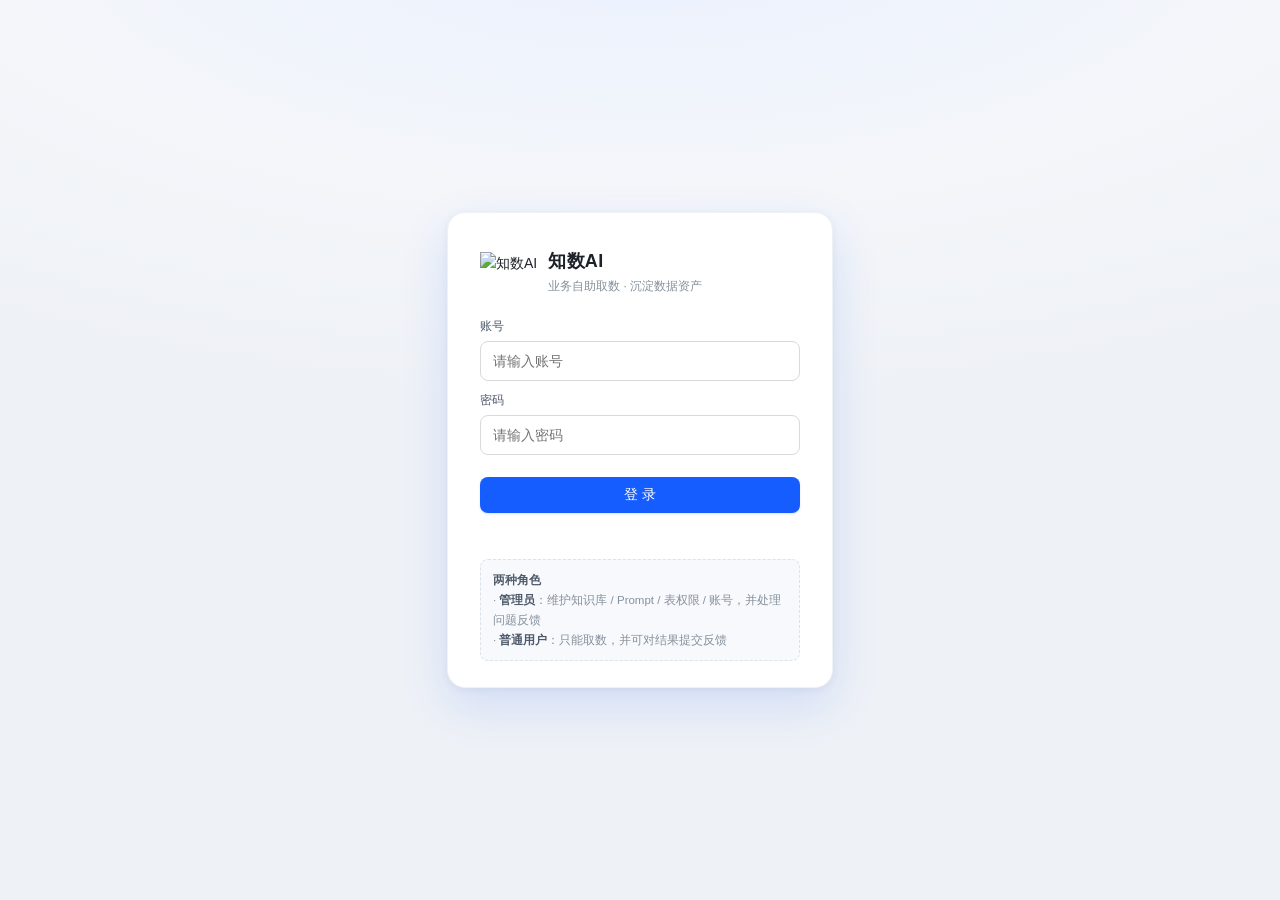
==== frontend/index.html @ 4bed9475 "初始提交：知数AI 企业级 AI 取数平台 - 核心流水线：查询理解 → 语义层检索(P0~P4) → SQL 生成 → 五维校验 → 唯一执行出口 → 结果校验 - 安全体系：只读护栏 / 表白名单" ====
<!DOCTYPE html>
<!--
  index.html —— 知数AI前端（单文件版，零构建）

  ★ 为什么先用单文件而不是 Vue3？
    因为前端的构建工具（Vite/Webpack）会引入一堆新概念和坑（依赖、跨域、打包）。
    先用一个 HTML 文件把"后端能跑通、页面能显示"验证掉，
    等业务流程稳定了，再上框架重构 —— 这样每次只有一个变量在变。

  ★ 它只做三件事：
    ① 收集用户输入 → 发给后端 API
    ② 拿到 JSON → 渲染成界面
    ③ 配置管理（Prompt / 指标 / 表权限）

  ★ 没有任何业务逻辑 —— 所有判断都在后端。
-->
<html lang="zh-CN">
<head>
<meta charset="UTF-8">
<meta name="viewport" content="width=device-width, initial-scale=1.0">
<title>知数AI</title>
<link rel="icon" type="image/png" href="/logo.png">
<link rel="apple-touch-icon" href="/logo.png">
<style>
  /* ═══════════ 基础样式 ═══════════ */
  * { box-sizing: border-box; margin: 0; padding: 0; }
  body {
    font-family: -apple-system, "PingFang SC", "Microsoft YaHei", sans-serif;
    background: #f5f6f8; color: #1f2329; font-size: 14px; line-height: 1.6;
  }
  header {
    background: #fff; border-bottom: 1px solid #e5e6eb;
    padding: 14px 24px; display: flex; align-items: center; gap: 16px;
    position: sticky; top: 0; z-index: 10;
  }
  header h1 { font-size: 17px; font-weight: 600; }
  .status { display: flex; gap: 14px; font-size: 12px; color: #86909c; margin-left: auto; }
  .status b { color: #1f2329; font-weight: 600; }

  /* ═══════════ 标签页 ═══════════ */
  nav { background: #fff; border-bottom: 1px solid #e5e6eb; padding: 0 24px; display: flex; gap: 4px; }
  nav button {
    background: none; border: none; padding: 11px 16px; cursor: pointer;
    font-size: 14px; color: #4e5969; border-bottom: 2px solid transparent;
  }
  nav button:hover { color: #1f2329; }
  nav button.active { color: #165dff; border-bottom-color: #165dff; font-weight: 600; }

  main { padding: 20px 24px; max-width: 1180px; margin: 0 auto; }
  .tab { display: none; }
  .tab.active { display: block; }

  /* ═══════════ 卡片 ═══════════ */
  .card {
    background: #fff; border: 1px solid #e5e6eb; border-radius: 8px;
    padding: 16px; margin-bottom: 16px;
  }
  .card h3 { font-size: 14px; font-weight: 600; margin-bottom: 10px; color: #1f2329; }
  .muted { color: #86909c; font-size: 13px; }

  /* ═══════════ 表单 ═══════════ */
  textarea, input, select {
    width: 100%; border: 1px solid #d9d9d9; border-radius: 6px;
    padding: 9px 11px; font-size: 14px; font-family: inherit;
    background: #fff; color: #1f2329;
  }
  textarea { resize: vertical; min-height: 72px; line-height: 1.6; }
  textarea.mono, input.mono { font-family: "SF Mono", Menlo, Consolas, monospace; font-size: 13px; }
  textarea:focus, input:focus { outline: none; border-color: #165dff; }
  label { display: block; font-size: 12px; color: #4e5969; margin: 10px 0 5px; font-weight: 500; }

  button.btn, a.btn {
    background: #165dff; color: #fff; border: none; border-radius: 6px;
    padding: 9px 18px; font-size: 14px; cursor: pointer; font-weight: 500;
  }
  button.btn:hover, a.btn:hover { background: #0e42d2; }
  button.btn:disabled { background: #c9cdd4; cursor: not-allowed; }
  button.ghost, a.ghost {
    background: #fff; color: #4e5969; border: 1px solid #d9d9d9; border-radius: 6px;
    padding: 7px 14px; font-size: 13px; cursor: pointer;
  }
  button.ghost:hover, a.ghost:hover { border-color: #165dff; color: #165dff; }
  /* 导出用的是 <a> 下载链接：补上链接特有的样式（去掉下划线、能设宽高） */
  a.btn, a.ghost { display: inline-block; text-decoration: none; text-align: center; }
  button.danger { color: #f53f3f; border-color: #f53f3f; }
  button.danger:hover { background: #f53f3f; color: #fff; }
  .row { display: flex; gap: 10px; align-items: center; }

  /* ═══════════ 代码块 ═══════════ */
  pre.code {
    background: #1d2129; color: #e5e6eb; border-radius: 6px; padding: 14px;
    overflow-x: auto; font-family: "SF Mono", Menlo, Consolas, monospace;
    font-size: 12.5px; line-height: 1.65; white-space: pre-wrap; word-break: break-all;
  }

  /* ═══════════ 结果表格 ═══════════ */
  .result-wrap { overflow-x: auto; border: 1px solid #e5e6eb; border-radius: 6px; }
  table.data { border-collapse: collapse; width: 100%; font-size: 13px; }
  table.data th {
    background: #f7f8fa; text-align: left; padding: 9px 12px;
    border-bottom: 1px solid #e5e6eb; font-weight: 600; white-space: nowrap;
  }
  table.data td {
    padding: 9px 12px; border-bottom: 1px solid #f2f3f5;
    font-family: "SF Mono", Menlo, monospace; white-space: nowrap;
  }
  table.data tr:last-child td { border-bottom: none; }

  /* ═══════════ 表与权限页（列多 + 表名长，需要单独控制宽度） ═══════════ */
  .acl-bar { display: flex; gap: 8px; align-items: center; flex-wrap: wrap; margin-bottom: 12px; }
  .acl-bar input { flex: 1; min-width: 180px; padding: 6px 9px; }
  .acl-bar select { flex: none; width: 124px; padding: 6px 8px; }
  .acl-bar .count { flex: none; margin-left: auto; font-size: 12px; }

  /* ★ 表格可能比卡片宽 —— 让它自己横向滚。
     之前没有这层容器，表格撑破卡片，最右边的「操作」列直接被裁掉（就是那个错乱）。
     但更根本的问题是下面这条：table.data td 是 white-space: nowrap，
     所有单元格都拒绝换行，表格必然被撑宽 —— 所以这里必须覆盖掉它。 */
  .table-scroll { overflow-x: auto; }
  /* table-layout: fixed + colgroup：列宽由我们说了算，不再由内容"讨价还价"
     （自动布局下，某个超长单元格就能把整列撑开，其它列被挤扁） */
  table.acl-table { table-layout: fixed; min-width: 800px; }
  table.acl-table th { padding: 9px 10px; }
  table.acl-table td {
    padding: 8px 10px; white-space: normal; font-family: inherit;
    vertical-align: middle; line-height: 1.5;
  }
  /* 365 行的大表，悬停高亮是必需品 —— 没有它眼睛会串行 */
  table.acl-table tbody tr:hover { background: #f7f8fa; }
  /* 表名：等宽字体（读起来能对齐），长名字换行而不是撑宽 */
  table.acl-table .tname {
    font-family: "SF Mono", Menlo, Consolas, monospace;
    font-weight: 600; font-size: 12.5px; word-break: break-all;
  }
  /* 业务注释：单行截断 + 悬停看全文（注释往往很长，撑开会把行高拉得参差不齐） */
  table.acl-table .tcmt { display: flex; align-items: center; gap: 6px; }
  table.acl-table .tcmt-txt {
    flex: 1; min-width: 0; font-size: 12.5px;
    overflow: hidden; text-overflow: ellipsis; white-space: nowrap;
  }
  table.acl-table .tcmt-txt.none { color: #c9cdd4; }
  table.acl-table .tcmt .tag { flex: none; }        /* 「AI 生成」标记永远不被截断 */
  table.acl-table .note-in { width: 100%; padding: 5px 8px; font-size: 12.5px; }
  table.acl-table td.ops .row { gap: 6px; flex-wrap: wrap; }
  table.acl-table td.ops button { margin: 0; padding: 5px 9px; font-size: 12px; }

  /* ── 结果表：表头只显示中文名（字段名在 tooltip 里） ── */
  table.data th .th-zh { font-size: 13px; font-weight: 600; color: #1f2329; }
  /* 还没有中文名的列：照旧显示字段名，但调灰 —— 一眼看出"这列还缺注释" */
  table.data th .th-missing {
    font-weight: 400; color: #86909c; font-size: 12px;
    font-family: ui-monospace, SFMono-Regular, Menlo, monospace;
  }
  /* ── 结果表：编码值后面的中文标注（编码本身必须保留，中文只是帮着读懂） ── */
  .cell-zh {
    font-size: 11.5px; color: #86909c; margin-left: 4px;
    font-family: -apple-system, "PingFang SC", sans-serif;
  }

  /* ═══════════ 结果反馈入口 ═══════════ */
  .fb-ask {
    display: flex; align-items: center; gap: 10px; flex-wrap: wrap;
    padding-top: 14px; margin-top: 14px; border-top: 1px dashed #e5e6eb;
    font-size: 13px; color: #4e5969;
  }
  #fbForm { margin-top: 14px; padding-top: 14px; border-top: 1px dashed #e5e6eb; }
  .fb-reasons { display: flex; flex-wrap: wrap; gap: 8px; margin: 6px 0 14px; }
  .fb-reason {
    padding: 6px 13px; border: 1px solid #d9d9d9; border-radius: 16px;
    background: #fff; font-size: 12.5px; cursor: pointer; color: #4e5969;
    font-family: inherit;
  }
  .fb-reason:hover { border-color: #165dff; color: #165dff; }
  .fb-reason.on { background: #e8f3ff; border-color: #165dff; color: #165dff; font-weight: 600; }

  /* ═══════════ 提示条 ═══════════ */
  .alert { padding: 10px 14px; border-radius: 6px; font-size: 13px; margin-bottom: 12px; }
  .alert.ok   { background: #e8ffea; color: #00b42a; border: 1px solid #aff0b5; }
  .alert.err  { background: #ffece8; color: #f53f3f; border: 1px solid #fdcdc5; }
  .alert.info { background: #e8f3ff; color: #165dff; border: 1px solid #bedaff; }
  .alert.warn { background: #fff7e8; color: #ff7d00; border: 1px solid #ffcf8b; }

  /* ═══════════ 步骤清单 ═══════════ */
  .steps { display: flex; flex-direction: column; gap: 5px; font-size: 13px; }
  .steps div { color: #4e5969; }
  .steps .k { color: #86909c; display: inline-block; width: 78px; }

  /* ── 自然语言回答（AI 结论）── */
  .nl-answer {
    white-space: pre-wrap; word-break: break-word;
    font-size: 14px; line-height: 1.7; color: #1f2329;
    background: #f7f8fa; border: 1px solid #e5e6eb; border-radius: 6px;
    padding: 14px 16px;
  }
  /* ── SQL 生成前校验报告（5 维）── */
  .val-item {
    display: grid; grid-template-columns: 52px 46px 1fr; gap: 8px;
    align-items: start; padding: 8px 0; border-top: 1px dashed #eee; font-size: 13px;
  }
  .val-item:first-of-type { border-top: none; }
  .val-body { min-width: 0; }
  .val-msg { color: #4e5969; }
  .val-sug { color: #86909c; margin-top: 2px; }
  .val-item.error .val-msg { color: #f53f3f; }
  .val-item.warning .val-msg { color: #a85c00; }
  .tier {
    display: inline-block; text-align: center; font-size: 11px; font-weight: 600;
    color: #86909c; background: #f2f3f5; border-radius: 4px; padding: 1px 0;
  }
  .badge {
    display: inline-block; text-align: center; font-size: 11px; font-weight: 700;
    border-radius: 4px; padding: 1px 0;
  }
  .badge.error   { color: #f53f3f; background: #ffece8; border: 1px solid #fdcdc5; }
  .badge.warning { color: #ff7d00; background: #fff7e8; border: 1px solid #ffcf8b; }

  /* ═══════════ 两栏布局 ═══════════ */
  .split { display: grid; grid-template-columns: 260px 1fr; gap: 16px; }
  .list { border: 1px solid #e5e6eb; border-radius: 6px; overflow: hidden; max-height: 520px; overflow-y: auto; }
  .list-item {
    padding: 10px 13px; cursor: pointer; border-bottom: 1px solid #f2f3f5;
    font-size: 13px; display: flex; justify-content: space-between; gap: 8px;
    transition: background .12s;                 /* 选中/悬停切换更顺滑 */
  }
  .list-item:last-child { border-bottom: none; }
  .list-item:hover { background: #f7f8fa; }
  /* 选中项：蓝底 + 左侧强调条，一眼看出当前在看哪一条 */
  /*   ★ 强调条用 inset 阴影画，而不是 border-left —— 不会把内容挤位移 */
  .list-item.active {
    background: #e8f3ff; color: #165dff; font-weight: 600;
    box-shadow: inset 3px 0 0 0 #165dff;
  }
  .list-item.active:hover { background: #d8e8ff; }  /* 选中项再悬停也要有反馈 */
  .tag { font-size: 11px; padding: 1px 7px; border-radius: 10px; font-weight: 500; }
  .tag.on  { background: #e8ffea; color: #00b42a; }
  .tag.off { background: #ffece8; color: #f53f3f; }
  .tag.warn { background: #fff7e8; color: #ff7d00; }
  .tag.stale { background: #fde6ff; color: #cb1cd6; }   /* 注释有数据里查不到的值 */
  .tag.layer { background: #eef2ff; color: #465fff; text-transform: uppercase; letter-spacing: .3px; }
  /* 注释是 AI 生成的临时版 —— 用蓝色和"可见/已屏蔽"的红绿区分开，别混淆优先级 */
  .tag.ai { background: #e8f3ff; color: #165dff; }   /* AI 生成（临时版，可被覆盖） */
  /* 缺口清单里展示"实际取值"用的等宽小块（0 1 2 3 这样并排看很清楚） */
  #gapList code {
    background: #f2f3f5; border-radius: 3px; padding: 1px 6px; margin-right: 3px;
    font-size: 11.5px; font-family: ui-monospace, SFMono-Regular, Menlo, monospace;
    color: #1f2329;
  }
  /* ★「实际取值」列：取值可能很长（如「内蒙古自治区」「救援司机余额提现手续费退回」），
     必须允许在单元格内折行 —— 否则会把整张表撑宽，右侧「当前注释 / 操作」被挤出屏幕，
     要横向滑动才能看到（就是用户反馈的那个问题）。
     ★ 注意 table.data td 默认是 white-space: nowrap，所以这里必须显式覆盖。 */
  #gapList td.gap-vals {
    white-space: normal; word-break: break-word; overflow-wrap: anywhere;
    line-height: 1.9;                  /* 折成多行后，小块之间别挤在一起 */
  }
  #gapList td.gap-vals code {
    display: inline-block; max-width: 100%;
    white-space: normal; word-break: break-all; overflow-wrap: anywhere;
  }
  td.ops button { margin: 2px 4px 2px 0; }

  /* ═══════════ RAG 知识库页面 ═══════════ */
  /* 二级模块切换（表结构信息 / 指标信息）—— 模块是切换关系，不是上下堆叠 */
  .subtabs {
    display: flex; gap: 4px; border-bottom: 1px solid #e5e6eb;
    margin: 4px 0 18px;
  }
  .subtabs button {
    background: none; border: none; border-bottom: 2px solid transparent;
    padding: 9px 18px; font-size: 14px; cursor: pointer; color: #4e5969;
    font-weight: 500; margin-bottom: -1px;
  }
  .subtabs button:hover { color: #165dff; }
  .subtabs button.active { color: #165dff; border-bottom-color: #165dff; font-weight: 600; }
  .kb-module { display: none; }
  .kb-module.active { display: block; }
  .kb-split { display: grid; grid-template-columns: 300px 1fr; gap: 16px; align-items: start; }
  .kb-detail { min-height: 320px; }
  .kb-grid { display: grid; grid-template-columns: repeat(auto-fit, minmax(210px, 1fr)); gap: 12px; }
  .kb-stat { padding: 12px 14px; background: #f7f8fa; border-radius: 8px; }
  .kb-stat .num { font-size: 21px; font-weight: 700; color: #1f2329; line-height: 1.2; }
  .kb-stat .num small { font-size: 13px; font-weight: 500; color: #86909c; }
  .kb-stat .lbl { font-size: 12px; color: #4e5969; margin-top: 5px; }
  .kb-bar { height: 6px; background: #e5e6eb; border-radius: 3px; margin-top: 9px; overflow: hidden; }
  .kb-bar > i { display: block; height: 100%; background: #165dff; border-radius: 3px; transition: width .3s; }
  .kb-cols { max-height: 460px; overflow-y: auto; border: 1px solid #e5e6eb; border-radius: 6px; }
  .kb-cols table.data td { white-space: normal; vertical-align: middle; }
  .kb-cols table.data th { position: sticky; top: 0; z-index: 1; }
  .kb-cols input { padding: 5px 8px; font-size: 12.5px; }
  .kb-cols .cmt { min-width: 240px; }
  /* 基本注释列（库自带）：只读参考，比业务注释淡一档，不抢视线 */
  .kb-cols .dbcmt { color: #4e5969; font-size: 12.5px; line-height: 1.55; word-break: break-word; }
  .kb-tip { font-size: 11.5px; color: #86909c; margin-top: 3px; }
  /* AI 生成的表注释：摆得醒目一点（权限页提示条里展示生成结果用） */
  .kb-doc-sug {
    font-size: 14px; color: #1f2329; line-height: 1.75;
    margin: 8px 0 12px; padding: 10px 12px;
    background: #f7f8fa; border-radius: 6px; border-left: 3px solid #165dff;
  }
  /* ═══════════ 表注释的「来源」提示行 ═══════════ */
  /* 表注释只有一份，但来源有两种：AI 生成的临时版 / 人工改过的定稿版。
     为什么必须在界面上标出来？
       来源决定"下次这张表重新授权时会不会被覆盖" —— AI 版会被覆盖，人工版不会。
       不标的话，用户改完又被覆盖，第一反应是"我写的东西丢了"，就再也不敢改了。
     所以这行字不是装饰，是在告诉用户：这份注释现在是"草稿态"还是"定稿态"。 */
  .kb-src {
    display: flex; align-items: center; gap: 8px; flex-wrap: wrap;
    margin-top: 6px; font-size: 12px; color: #86909c; line-height: 1.7;
  }
  .kb-src b { color: #4e5969; font-weight: 600; }
  /* ═══════════ 导出备份模块 ═══════════ */
  /* 两种范围（完整 / 仅人工）并排，方便对比着选 —— 竖排的话要来回滚才能比 */
  .kb-export-grid { display: grid; grid-template-columns: 1fr 1fr; gap: 16px; margin-top: 16px; }
  .kb-export-acts { display: flex; gap: 10px; margin: 12px 0 10px; flex-wrap: wrap; }
  .kb-export-acts a, .kb-export-acts button { min-width: 120px; }
  .kb-export-grid .kb-tip { line-height: 1.7; }
  @media (max-width: 900px) { .kb-export-grid { grid-template-columns: 1fr; } }
  /* ═══════════ 知识优先级可视化 ═══════════ */
  .prio-wrap { display: flex; flex-direction: column; gap: 14px; }
  .prio-tier { border: 1px solid #e5e6eb; border-radius: 10px; overflow: hidden; }
  .prio-head { display: flex; align-items: center; gap: 10px; padding: 10px 14px; color: #fff; font-weight: 600; }
  .prio-head .lv { font-size: 13px; background: rgba(255,255,255,.22); border-radius: 6px; padding: 2px 9px; }
  .prio-head .cnt { margin-left: auto; font-size: 12px; background: rgba(255,255,255,.22); border-radius: 6px; padding: 2px 9px; }
  .prio-desc { padding: 8px 14px; font-size: 12.5px; color: #4e5969; background: #f7f8fa; line-height: 1.6; }
  .prio-items { padding: 10px 14px; display: flex; flex-direction: column; gap: 8px; }
  .prio-item { border: 1px solid #eef0f3; border-radius: 8px; padding: 8px 10px; background: #fff; }
  .prio-item .t { font-weight: 600; color: #1d2129; font-size: 13.5px; }
  .prio-item .tx { white-space: pre-wrap; word-break: break-word; font-size: 13px; color: #353f52;
    margin-top: 5px; line-height: 1.6; max-height: 240px; overflow: auto;
    background: #fbfbfc; border: 1px solid #f0f1f3; border-radius: 6px; padding: 6px 8px; }
  .prio-item .m { margin-top: 6px; display: flex; flex-wrap: wrap; gap: 6px; }
  .prio-item .m .b { font-size: 11.5px; color: #86909c; border: 1px solid #e5e6eb; border-radius: 12px; padding: 1px 8px; }
  .prio-empty { color: #86909c; padding: 6px 2px; font-size: 13px; }
  .prio-lv0 { background: #d4380d; }  /* P0 红 */
  .prio-lv1 { background: #d46b08; }  /* P1 橙 */
  .prio-lv2 { background: #1668dc; }  /* P2 蓝 */
  .prio-lv3 { background: #08979c; }  /* P3 青 */
  .prio-lv4 { background: #595959; }  /* P4 灰 */

  /* ═══════════ 问题反馈（错例复盘） ═══════════ */
  .fb-card { margin-bottom: 14px; }
  .fb-detail { font-size: 13px; color: #1f2329; margin: 10px 0; line-height: 1.75; }
  .fb-sql {
    max-height: 150px; overflow: auto; margin: 8px 0; padding: 10px 12px;
    background: #f7f8fa; border-radius: 6px; font-size: 12px; color: #1f2329;
    white-space: pre-wrap; word-break: break-all;
    font-family: ui-monospace, SFMono-Regular, Menlo, monospace;
  }
  .fb-jump {
    color: #165dff; cursor: pointer; text-decoration: underline;
    font-family: ui-monospace, Menlo, monospace; font-size: 12px;
  }
  .fb-jump:hover { color: #0e42d2; }
  .fb-acts { gap: 8px; margin-top: 12px; flex-wrap: wrap; }
  .fb-note { flex: 1; min-width: 220px; padding: 6px 9px; font-size: 12.5px; }
  /* ═══════════ 优化建议卡片 ═══════════ */
  .sg-card {
    border: 1px solid #e5e6eb; border-radius: 8px;
    padding: 14px 16px; margin-top: 14px; background: #fff;
  }
  .sg-card.done { opacity: .6; }
  .sg-reason { font-size: 12.5px; color: #4e5969; margin: 10px 0; line-height: 1.75; }
  .sg-card details { margin: 10px 0; }
  .sg-card summary { font-size: 12px; color: #165dff; cursor: pointer; }
  .sg-edit {
    min-height: 140px; font-size: 12.5px;
    font-family: ui-monospace, SFMono-Regular, Menlo, monospace;
  }

  .empty { padding: 30px; text-align: center; color: #86909c; font-size: 13px; }
  .spinner {
    display: inline-block; width: 13px; height: 13px; border: 2px solid #fff;
    border-top-color: transparent; border-radius: 50%; animation: spin .7s linear infinite;
    vertical-align: -2px; margin-right: 6px;
  }
  @keyframes spin { to { transform: rotate(360deg); } }

  /* ═══════════════════════════════════════════════════════════
     ★ v2 界面重构：左侧导航 + 顶部工作栏 + 登录页 + 账号管理
     ─────────────────────────────────────────────────────────────
     说明：上面的样式是"页内组件"（卡片/表格/模块/反馈卡…），
     全部保留不动 —— JS 动态生成的 HTML 全靠这些类名。
     这一层只重做"外壳"（导航形态、容器布局）与几处视觉精修，
     避免牵一发动全身。
     ═══════════════════════════════════════════════════════════ */

  body { background: #f4f6fa; }

  /* ── 骨架：固定侧栏 + 自适应主区 ── */
  .app { display: flex; min-height: 100vh; align-items: stretch; }

  .sidebar {
    width: 240px; flex: 0 0 240px; background: #fff;
    border-right: 1px solid #e8ebf0;
    display: flex; flex-direction: column;
    position: sticky; top: 0; height: 100vh;
  }
  .brand { display: flex; align-items: center; gap: 10px; padding: 18px 18px 14px; }
  /* 品牌标记：直接用 logo 图片，不再用"渐变方块 + 文字"凑一个假图标。
     ★ 用横向的 logo-mark（去掉了上下留白），比正方形素材显示得更大更清楚 */
  .brand-logo { height: 32px; flex: none; display: block; }
  .brand-logo img { height: 100%; width: auto; display: block; }
  .brand-txt b { display: block; font-size: 15.5px; letter-spacing: .3px; color: #1d2129; }
  .brand-txt span {
    font-size: 10.5px; color: #86909c; display: block; line-height: 1.55;
    white-space: nowrap; letter-spacing: -.1px;
  }

  .side-nav { flex: 1; overflow-y: auto; padding: 4px 12px 16px; }
  .nav-group { margin-top: 14px; }
  .nav-group:first-child { margin-top: 0; }
  .nav-group-label {
    font-size: 11px; color: #a9b0bd; letter-spacing: .8px;
    padding: 0 10px 6px; font-weight: 600;
  }
  .nav-item {
    display: flex; align-items: center; gap: 10px; width: 100%;
    background: none; border: none; cursor: pointer; text-align: left;
    padding: 9px 11px; border-radius: 9px; font-size: 13.5px; color: #4e5969;
    font-family: inherit; margin-bottom: 2px;
    transition: background .14s, color .14s;
  }
  .nav-item:hover { background: #f2f5fa; color: #1d2129; }
  .nav-item.active { background: #eaf1ff; color: #165dff; font-weight: 600; }
  .nav-item .ico { width: 18px; height: 18px; flex: none; display: flex; align-items: center; justify-content: center; }
  .nav-item .ico svg { width: 17px; height: 17px; display: block; }
  .nav-item .cnt {
    margin-left: auto; font-size: 11px; min-width: 18px; height: 18px; line-height: 18px;
    padding: 0 5px; border-radius: 9px; background: #f53f3f; color: #fff; text-align: center;
  }

  .side-foot { border-top: 1px solid #f0f2f6; padding: 12px; }
  .me { display: flex; align-items: center; gap: 10px; padding: 4px 8px; }
  .me-avatar {
    width: 32px; height: 32px; border-radius: 50%; flex: none;
    background: #eaf1ff; color: #165dff; font-weight: 700; font-size: 14px;
    display: flex; align-items: center; justify-content: center;
  }
  .me-info { min-width: 0; flex: 1; }
  .me-info b {
    display: block; font-size: 13px; color: #1d2129;
    white-space: nowrap; overflow: hidden; text-overflow: ellipsis;
  }
  .me-info span { font-size: 11px; color: #86909c; }
  .me-out {
    background: none; border: none; cursor: pointer; color: #86909c;
    font-size: 12px; padding: 4px 6px; border-radius: 6px; font-family: inherit;
  }
  .me-out:hover { color: #f53f3f; background: #fff1f0; }

  .main-wrap { flex: 1; min-width: 0; display: flex; flex-direction: column; }
  .topbar {
    position: sticky; top: 0; z-index: 9;
    display: flex; align-items: center; gap: 12px;
    padding: 0 26px; height: 58px; overflow: hidden;
    background: rgba(255,255,255,.86); backdrop-filter: blur(10px);
    border-bottom: 1px solid #e8ebf0;
  }
  /*   ★ 顶部栏里塞了"标题 + 说明 + 操作 + 系统状态"四类内容，
       必须显式约束每一项的伸缩，否则窄屏会被压成两行、挤成一团。 */
  .topbar h2 { font-size: 15px; font-weight: 600; color: #1d2129; white-space: nowrap; flex: none; }
  .topbar .sub {
    font-size: 12px; color: #86909c; min-width: 0;
    white-space: nowrap; overflow: hidden; text-overflow: ellipsis;
  }
  .topbar .spacer { flex: 1; min-width: 8px; }
  .topbar > button { flex: none; white-space: nowrap; }
  .status { display: flex; gap: 12px; font-size: 12px; color: #86909c; white-space: nowrap; flex: none; }
  .status b { color: #4e5969; font-weight: 600; }
  /* 宽度不够就按"次要程度"依次收起：先藏状态，再藏说明 —— 标题和操作永远在 */
  @media (max-width: 1280px) { .topbar .status { display: none; } }
  @media (max-width: 1080px) { .topbar .sub { display: none; } }

  main { flex: 1; width: 100%; max-width: 1240px; margin: 0 auto; padding: 22px 26px 64px; }
  .page-desc { color: #86909c; font-size: 12.5px; margin-bottom: 16px; }

  /* ── 视觉精修：卡片更轻、控件更圆 ── */
  .card { border-radius: 10px; box-shadow: 0 1px 2px rgba(16,24,40,.04); }
  button.btn, a.btn { border-radius: 8px; box-shadow: 0 1px 2px rgba(22,93,255,.18); }
  button.ghost, a.ghost { border-radius: 8px; }
  textarea, input, select { border-radius: 8px; }
  .list { border-radius: 10px; }
  .subtabs { flex-wrap: wrap; }

  /* ── 模糊推荐下拉（表名/实体）：输入关键词 → 弹出候选，点击带入 ── */
  .sug-wrap { position: relative; width: 100%; }
  .sug-wrap > input { width: 100%; }
  .sug-box {
    position: absolute; z-index: 60; left: 0; right: 0; top: 100%;
    background: #fff; border: 1px solid #e5e6eb; border-radius: 8px;
    box-shadow: 0 6px 18px rgba(0,0,0,.10); max-height: 250px; overflow: auto;
    margin-top: 2px;
  }
  .sug-item { padding: 6px 10px; cursor: pointer; font-size: 13px; line-height: 1.5; }
  .sug-item:hover, .sug-item.active { background: #f2f6ff; }
  .sug-item .sub { color: #86909c; font-size: 12px; margin-left: 6px; }

  /* ── 语义注册表条目：左信息（可换行）+ 右操作（固定并排）── */
  .reg-row {
    display: flex; justify-content: space-between; align-items: flex-start;
    gap: 12px; padding: 8px 0; border-top: 1px dashed #eee;
  }
  .reg-info { flex: 1 1 auto; min-width: 0; word-break: break-word; overflow-wrap: anywhere; }
  .reg-acts { flex: 0 0 auto; display: flex; gap: 6px; white-space: nowrap; }

  /* ── 角色角标 ── */
  .role-pill {
    font-size: 11px; padding: 2px 8px; border-radius: 10px;
    background: #eaf1ff; color: #165dff; font-weight: 600; white-space: nowrap;
  }
  .role-pill.user { background: #f2f3f5; color: #4e5969; }

  /* ── 状态徽标补齐（JS 里用的是 badge ok / badge err，早先没定义过样式）── */
  .badge.ok, .badge.err, .badge.error, .badge.warning {
    padding: 2px 9px; border-radius: 10px; font-weight: 600;
  }
  .badge.ok { color: #00b42a; background: #e8ffea; border: 1px solid #aff0b5; }

  /* ── 登录页 ── */
  .login-screen {
    position: fixed; inset: 0; z-index: 200;
    display: flex; align-items: center; justify-content: center; padding: 20px;
    background: radial-gradient(1200px 500px at 50% -10%, #e9f0ff 0%, #f4f6fa 55%, #eef1f6 100%);
  }
  .login-card {
    width: 100%; max-width: 386px; background: #fff; border-radius: 18px;
    padding: 34px 32px 26px; border: 1px solid #eef1f6;
    box-shadow: 0 18px 48px rgba(22,93,255,.13), 0 2px 8px rgba(16,24,40,.05);
  }
  .login-brand { display: flex; align-items: center; gap: 11px; margin-bottom: 20px; }
  .login-brand .brand-logo { height: 40px; }
  .login-brand b { display: block; font-size: 18px; color: #1d2129; letter-spacing: .3px; }
  .login-brand span {
    font-size: 12px; color: #86909c; display: block; line-height: 1.6;
    margin-top: 2px; white-space: nowrap;
  }
  .login-card input { padding: 11px 12px; }
  .login-btn { width: 100%; margin-top: 22px; padding: 11px 18px; font-size: 14.5px; }
  .login-msg { min-height: 18px; font-size: 12.5px; color: #f53f3f; margin-top: 10px; }
  .login-hint {
    margin-top: 18px; padding: 10px 12px; border-radius: 8px;
    background: #f7f9fc; border: 1px dashed #dbe2ec;
    font-size: 11.5px; color: #86909c; line-height: 1.75;
  }
  .login-hint b { color: #4e5969; }

  /* ── 账号管理 ── */
  .u-table { width: 100%; border-collapse: collapse; font-size: 13px; }
  .u-table th {
    text-align: left; padding: 10px 12px; background: #f7f8fa;
    border-bottom: 1px solid #e5e6eb; font-weight: 600; font-size: 12.5px; color: #4e5969;
  }
  .u-table td { padding: 10px 12px; border-bottom: 1px solid #f2f3f5; vertical-align: middle; }
  .u-table tr:last-child td { border-bottom: none; }
  .u-table tr:hover td { background: #fbfcfe; }
  .u-name { font-family: ui-monospace, Menlo, monospace; font-weight: 600; font-size: 12.5px; }
  .u-ops { display: flex; gap: 6px; flex-wrap: wrap; }
  .u-ops button { padding: 5px 10px; font-size: 12px; }
  .u-self { font-size: 11px; color: #165dff; margin-left: 6px; }
  .u-form { display: grid; grid-template-columns: 1fr 1fr; gap: 12px 14px; }
  .u-form .full { grid-column: 1 / -1; }
  @media (max-width: 720px) { .u-form { grid-template-columns: 1fr; } }

  /* ── 账号列表搜索 ── */
  .u-tools { margin-bottom: 12px; }
  .u-search {
    width: 260px; max-width: 100%; padding: 8px 12px; font-size: 13px;
    border: 1px solid #e5e6eb; border-radius: 6px; outline: none;
  }
  .u-search:focus { border-color: #165dff; }

  /* ── 弹窗（编辑账号）── */
  .modal-mask {
    position: fixed; inset: 0; background: rgba(29,33,41,.45);
    display: flex; align-items: center; justify-content: center; z-index: 1000;
  }
  .modal-mask.hidden { display: none; }
  .modal {
    background: #fff; width: 460px; max-width: 92vw; border-radius: 14px;
    padding: 22px 24px; box-shadow: 0 12px 40px rgba(0,0,0,.18);
  }
  .modal h3 { margin: 0 0 16px; font-size: 16px; color: #1d2129; }
  .modal .row { display: flex; gap: 10px; align-items: center; margin-top: 18px; }
  .modal .row .btn, .modal .row .ghost { padding: 8px 18px; font-size: 13.5px; }

  /* ── 取数页：把"问题输入"做成视觉主体 ── */
  .ask-hero { background: linear-gradient(135deg, #fff 0%, #f6f9ff 100%); border-color: #e6edfb; }
  .ask-hero textarea { min-height: 84px; font-size: 14.5px; }

  /* ── 窄屏：侧栏收成顶部横条 ── */
  @media (max-width: 860px) {
    .app { flex-direction: column; }
    .sidebar { width: 100%; flex: none; height: auto; position: static; }
    .side-nav { display: flex; overflow-x: auto; gap: 6px; padding: 8px 12px; }
    .nav-group { margin: 0; display: flex; gap: 6px; align-items: center; }
    .nav-group-label { display: none; }
    .side-foot { display: none; }
    main { padding: 16px 14px 50px; }
    .topbar { padding: 0 14px; }
  }
  .hidden { display: none !important; }

  /* ═══════════════════════════════════════════════════════════
     ★ v3：取数审核 —— 历史侧栏 / 审核状态 / 谨慎使用提示
     ═══════════════════════════════════════════════════════════ */

  /* ── 取数页两栏：左历史、右正文（仿 ChatGPT 的"最近"）── */
  .ask-layout { display: flex; gap: 18px; align-items: flex-start; }
  .ask-main { flex: 1; min-width: 0; }

  .hist-panel {
    width: 236px; flex: 0 0 236px; background: #fff;
    border: 1px solid #e8ebf0; border-radius: 12px;
    position: sticky; top: 76px; max-height: calc(100vh - 100px);
    display: flex; flex-direction: column; overflow: hidden;
    box-shadow: 0 1px 2px rgba(16,24,40,.04);
  }
  .hist-head {
    display: flex; align-items: center; gap: 8px;
    padding: 12px 12px 8px; flex: none;
  }
  .hist-head b { font-size: 13.5px; color: #1d2129; }
  .hist-head .toggle {
    margin-left: auto; background: none; border: none; cursor: pointer;
    color: #86909c; font-size: 15px; line-height: 1; padding: 3px 6px; border-radius: 6px;
  }
  .hist-head .toggle:hover { background: #f2f5fa; color: #165dff; }

  /* ★ 面板左上角的"管理员是否已审核"标识 —— 会随审核结果实时变 */
  .hist-status { padding: 0 12px 10px; flex: none; }
  .hist-status .rowline { display: flex; align-items: center; gap: 6px; flex-wrap: wrap; }
  .hist-status button { padding: 3px 9px; font-size: 11.5px; }

  .hist-list { flex: 1; overflow-y: auto; padding: 0 8px 10px; }
  .hist-empty { color: #a9b0bd; font-size: 12px; padding: 12px 8px; line-height: 1.7; }
  .hist-item {
    padding: 8px 9px; border-radius: 8px; cursor: pointer;
    font-size: 12.5px; color: #4e5969; line-height: 1.5;
    display: flex; gap: 7px; align-items: flex-start;
  }
  .hist-item:hover { background: #f2f5fa; color: #1d2129; }
  .hist-item.active { background: #eaf1ff; color: #165dff; font-weight: 600; }
  .hist-item .dot {
    width: 7px; height: 7px; border-radius: 50%; flex: none; margin-top: 6px;
    background: #d5dae3;
  }
  .hist-item .dot.pending  { background: #ff7d00; }
  .hist-item .dot.approved { background: #00b42a; }
  .hist-item .dot.rejected { background: #f53f3f; }
  .hist-item .q {
    flex: 1; min-width: 0; overflow: hidden; text-overflow: ellipsis;
    white-space: nowrap;
  }
  .hist-item .when { font-size: 10.5px; color: #a9b0bd; flex: none; }
  .hist-item .fav-star {
    border: none; background: transparent; cursor: pointer; padding: 0 1px;
    font-size: 12px; line-height: 1.4; color: #c9cdd4; flex: none;
  }
  .hist-item .fav-star.on { color: #ff9a2e; }
  .hist-item .fav-star:hover { color: #ff7d00; }

  /* ── 收藏取数页 ── */
  .fav-list { display: flex; flex-direction: column; gap: 10px; margin-top: 14px; }
  .fav-row {
    border: 1px solid #e5e6eb; border-radius: 10px; padding: 13px 15px;
    background: #fff; transition: border-color .15s;
  }
  .fav-row:hover { border-color: #b9cbff; }
  .fav-q {
    font-size: 14px; color: #1d2129; font-weight: 500; line-height: 1.55;
    word-break: break-word; overflow-wrap: anywhere;
  }
  .fav-meta {
    font-size: 12px; color: #86909c; margin-top: 7px;
    display: flex; gap: 14px; flex-wrap: wrap; align-items: center;
  }
  .fav-sql {
    font-family: ui-monospace, SFMono-Regular, Menlo, monospace;
    font-size: 11.5px; color: #4e5969; background: #f7f8fa;
    border-radius: 6px; padding: 8px 10px; margin-top: 9px;
    white-space: pre-wrap; word-break: break-all;
    max-height: 76px; overflow: hidden;
  }
  .fav-actions { display: flex; gap: 8px; margin-top: 10px; }
  .fav-detail {
    margin-top: 12px; padding-top: 12px; border-top: 1px dashed #e5e6eb;
  }
  .fav-detail-label {
    font-size: 12px; color: #86909c; margin: 12px 0 5px;
  }
  .fav-detail-head {
    display: flex; justify-content: space-between; align-items: center;
    gap: 10px; margin: 12px 0 5px;
  }
  .fav-detail-head .fav-detail-label { margin: 0; }
  .fav-detail-acts { display: flex; gap: 8px; }
  .fav-detail-head .ghost { font-size: 11.5px; padding: 3px 9px; }
  .fav-detail-pre {
    margin: 0; max-height: 260px; overflow: auto;
    font-size: 11.5px; line-height: 1.65; white-space: pre-wrap; word-break: break-all;
  }
  .fav-answer {
    font-size: 13px; color: #1d2129; line-height: 1.75;
    background: #f7f8fa; border-radius: 6px; padding: 10px 12px;
    white-space: pre-wrap; word-break: break-word;
  }
  .hist-head label {
    font-size: 11px; color: #86909c; display: inline-flex; align-items: center;
    gap: 3px; cursor: pointer; margin-left: 6px;
  }
  .hist-head label input { margin: 0; }

  /* 收起态：只留一条竖窄条 */
  .hist-panel.collapsed { width: 42px; flex-basis: 42px; }
  .hist-panel.collapsed .hist-head b,
  .hist-panel.collapsed .hist-head label,
  .hist-panel.collapsed .hist-status,
  .hist-panel.collapsed .hist-list { display: none; }
  .hist-panel.collapsed .hist-head { padding: 12px 6px; justify-content: center; }
  .hist-panel.collapsed .hist-head .toggle { margin: 0; }

  /* ── 审核状态胶囊 ── */
  .rv-chip {
    display: inline-flex; align-items: center; gap: 5px;
    font-size: 11.5px; font-weight: 600; padding: 3px 10px;
    border-radius: 11px; white-space: nowrap;
  }
  .rv-chip.none     { background: #f2f3f5; color: #4e5969; }
  .rv-chip.pending  { background: #fff7e8; color: #ff7d00; }
  .rv-chip.approved { background: #e8ffea; color: #00b42a; }
  .rv-chip.rejected { background: #ffece8; color: #f53f3f; }
  /* ── 结果可信标签：一眼看清用了哪条流水线/有没有校验问题/几行 ── */
  .trust-bar { display: flex; gap: 6px; flex-wrap: wrap; margin: 6px 0 10px; }
  .trust-chip {
    display: inline-flex; align-items: center; font-size: 11px; font-weight: 600;
    padding: 2px 8px; border-radius: 10px; background: #f2f3f5; color: #4e5969;
    white-space: nowrap;
  }
  .trust-chip.ok   { background: #e8ffea; color: #00b42a; }
  .trust-chip.warn { background: #fff7e8; color: #ff7d00; }
  .trust-chip.bad  { background: #ffece8; color: #f53f3f; }
  #favBtn.on { color: #ff7d00; border-color: #ffd591; background: #fff7e8; }
  .rv-chip .live {
    width: 6px; height: 6px; border-radius: 50%; background: currentColor;
    animation: rvpulse 1.6s ease-in-out infinite;
  }
  @keyframes rvpulse { 0%,100% { opacity: 1; } 50% { opacity: .25; } }

  /* ── 未审核 → 谨慎使用提示（结果区顶部，必须显眼）── */
  .rv-warn {
    margin-bottom: 12px; padding: 10px 13px; border-radius: 8px;
    font-size: 12.5px; line-height: 1.7;
    display: flex; gap: 9px; align-items: flex-start;
  }
  .rv-warn .ic { font-weight: 700; flex: none; line-height: 1.4; }
  .rv-warn.unreviewed { background: #fff7e8; border: 1px solid #ffcf8b; color: #a85c00; }
  .rv-warn.rejected   { background: #ffece8; border: 1px solid #fdcdc5; color: #d92c2c; }
  .rv-warn.pending    { background: #eef3ff; border: 1px solid #cfdcff; color: #2b4fd0; }
  .rv-warn.approved   { background: #e8ffea; border: 1px solid #aff0b5; color: #00862a; }
  .rv-warn b { font-weight: 700; }
  .rv-warn .meta { color: inherit; opacity: .85; font-size: 11.5px; margin-top: 3px; }

  /* ── 审核页 ── */
  .rv-toolbar { display: flex; align-items: center; gap: 8px; flex-wrap: wrap; margin-bottom: 14px; }
  .rv-item {
    border: 1px solid #e8ebf0; border-radius: 10px; background: #fff;
    padding: 14px 16px; margin-bottom: 12px;
  }
  .rv-item.pending  { border-left: 3px solid #ff7d00; }
  .rv-item.approved { border-left: 3px solid #00b42a; }
  .rv-item.rejected { border-left: 3px solid #f53f3f; }
  .rv-item h4 { font-size: 14px; margin: 0 0 8px; color: #1d2129; }
  .rv-meta { font-size: 12px; color: #86909c; display: flex; gap: 14px; flex-wrap: wrap; margin: 6px 0; }
  .rv-meta b { color: #4e5969; font-weight: 600; }
  /* 审核卡片里的分区：处理过程 / 查询理解 / SQL —— 每块都带小标题，便于逐块核对 */
  .rv-sec { margin-top: 12px; }
  .rv-sec-t {
    font-size: 12px; font-weight: 600; color: #4e5969;
    padding-left: 8px; border-left: 3px solid #165dff; line-height: 1.2;
    margin-bottom: 7px;
  }
  /* 审核卡里的处理过程沿用取数页的 .steps（视觉一致，审核人不用重新认） */
  .rv-sec .steps { margin-left: 2px; }
  .rv-un { color: #86909c; font-weight: 500; font-size: 11.5px; }
  .rv-acts { display: flex; gap: 8px; flex-wrap: wrap; margin-top: 10px; align-items: center; }
  .rv-acts input { flex: 1; min-width: 200px; padding: 7px 10px; font-size: 12.5px; }
  .rv-note {
    margin-top: 8px; padding: 8px 11px; border-radius: 8px;
    font-size: 12.5px; background: #f7f8fa; color: #4e5969; line-height: 1.7;
  }
  .rv-recheck { font-weight: 600; }
  .rv-recheck.on { color: #f53f3f; }

  @media (max-width: 1100px) {
    .ask-layout { flex-direction: column; }
    .hist-panel { width: 100%; flex-basis: auto; position: static; max-height: 260px; }
    .hist-panel.collapsed { width: 100%; flex-basis: auto; }
  }
</style>
</head>
<body>

<!-- ═══════════ 登录页（未登录时显示） ═══════════ -->
<div class="login-screen" id="loginScreen">
  <div class="login-card">
    <div class="login-brand">
      <div class="brand-logo"><img src="/logo-mark.png" alt="知数AI"></div>
      <div><b>知数AI</b><span>业务自助取数 · 沉淀数据资产</span></div>
    </div>

    <label for="lgUser">账号</label>
    <input id="lgUser" autocomplete="username" placeholder="请输入账号"
           onkeydown="if(event.key==='Enter') doLogin()">
    <label for="lgPwd">密码</label>
    <input id="lgPwd" type="password" autocomplete="current-password" placeholder="请输入密码"
           onkeydown="if(event.key==='Enter') doLogin()">

    <button class="btn login-btn" id="lgBtn" onclick="doLogin()">登 录</button>
    <div class="login-msg" id="lgMsg"></div>

    <div class="login-hint">
      <b>两种角色</b><br>
      · <b>管理员</b>：维护知识库 / Prompt / 表权限 / 账号，并处理问题反馈<br>
      · <b>普通用户</b>：只能取数，并可对结果提交反馈<br>
      <span id="lgDefault"></span>
    </div>
  </div>
</div>

<!-- ═══════════ 强制改密页（首次登录 / 管理员重置后） ═══════════ -->
<div class="login-screen hidden" id="pwdScreen">
  <div class="login-card">
    <div class="login-brand">
      <div class="brand-logo"><img src="/logo-mark.png" alt="知数AI"></div>
      <div><b>修改密码</b><span>首次登录 / 密码被重置后，需先设置新密码</span></div>
    </div>

    <label for="pwOld">当前密码</label>
    <input id="pwOld" type="password" autocomplete="current-password" placeholder="请输入当前密码">
    <label for="pwNew">新密码（至少 6 位）</label>
    <input id="pwNew" type="password" autocomplete="new-password" placeholder="请输入新密码">
    <label for="pwNew2">确认新密码</label>
    <input id="pwNew2" type="password" autocomplete="new-password" placeholder="请再次输入新密码"
           onkeydown="if(event.key==='Enter') submitPwdChange()">

    <button class="btn login-btn" id="pwBtn" onclick="submitPwdChange()">保存新密码</button>
    <div class="login-msg" id="pwMsg"></div>
    <div class="login-hint">
      修改成功后自动进入系统。若不想现在修改，可
      <a href="javascript:void(0)" onclick="doLogout()">退出登录</a>。
    </div>
  </div>
</div>

<!-- ═══════════ 应用外壳：左侧导航 + 主工作区 ═══════════ -->
<div class="app hidden" id="appShell">

  <aside class="sidebar">
    <div class="brand">
      <div class="brand-logo"><img src="/logo-mark.png" alt="知数AI"></div>
      <div class="brand-txt"><b>知数AI</b><span>业务自助取数 · 沉淀数据资产</span></div>
    </div>

    <div class="side-nav" id="sideNav">
      <div class="nav-group">
        <div class="nav-group-label">使 用</div>
        <button class="nav-item active" data-tab="ask" data-title="智能取数"
                data-sub="用自然语言提问，自动检索表结构 → 生成 SQL → 执行并解读"
                onclick="switchTab('ask', this)">
          <span class="ico"><svg viewBox="0 0 24 24" fill="none" stroke="currentColor" stroke-width="1.8" stroke-linecap="round" stroke-linejoin="round"><path d="M21 11.5a8.4 8.4 0 0 1-9 8.4 9.8 9.8 0 0 1-3.3-.6L3 21l1.7-4.6A8.2 8.2 0 0 1 3.6 11.5a8.4 8.4 0 0 1 9-8.4 8.4 8.4 0 0 1 8.4 8.4z"/></svg></span>
          <span>智能取数</span>
        </button>
        <!-- ★ 收藏取数 —— 放在「智能取数」与「取数审核」之间：先看自己留下的，再看要复核的 -->
        <button class="nav-item" data-tab="fav" data-title="收藏取数"
                data-sub="收藏过的取数问题与 SQL —— 原问题、结果和审核状态都保留"
                onclick="switchTab('fav', this)">
          <span class="ico"><svg viewBox="0 0 24 24" fill="none" stroke="currentColor" stroke-width="1.8" stroke-linecap="round" stroke-linejoin="round"><path d="M12 3.5l2.6 5.3 5.9.9-4.3 4.1 1 5.8-5.2-2.7-5.2 2.7 1-5.8-4.3-4.1 5.9-.9z"/></svg></span>
          <span>收藏取数</span>
        </button>
        <!-- ★ 取数审核 —— 放在「智能取数」正下方：取完数最自然的下一步就是"这个数对不对" -->
        <button class="nav-item" data-tab="review" data-title="取数审核"
                data-sub="把取数结果交给管理员复核口径 —— 审核通过前请谨慎使用"
                onclick="switchTab('review', this)">
          <span class="ico"><svg viewBox="0 0 24 24" fill="none" stroke="currentColor" stroke-width="1.8" stroke-linecap="round" stroke-linejoin="round"><path d="M9 11.5l2.2 2.2L15.5 9"/><path d="M20 12a8 8 0 1 1-3.2-6.4"/><path d="M20 4v4h-4"/></svg></span>
          <span id="navReviewLabel">取数审核</span>
          <span class="cnt hidden" id="navReviewCnt">0</span>
        </button>
      </div>

      <div class="nav-group" data-admin>
        <div class="nav-group-label">知识运营</div>
        <button class="nav-item" data-tab="kb" data-title="知识管理"
                data-sub="表结构 / 指标口径 / 数据字典 / 语义注册表 —— 喂给模型的知识"
                onclick="switchTab('kb', this)">
          <span class="ico"><svg viewBox="0 0 24 24" fill="none" stroke="currentColor" stroke-width="1.8" stroke-linecap="round" stroke-linejoin="round"><path d="M4 5.5A2.5 2.5 0 0 1 6.5 3H19v16H6.5A2.5 2.5 0 0 0 4 21.5z"/><path d="M8.5 3v16"/></svg></span>
          <span>知识管理</span>
        </button>
        <button class="nav-item" data-tab="gov" data-title="知识治理"
                data-sub="知识缺口 / 优先级 / AI 录入 / 全局检索 / 导出备份 —— 让知识越用越准"
                onclick="switchTab('gov', this)">
          <span class="ico"><svg viewBox="0 0 24 24" fill="none" stroke="currentColor" stroke-width="1.8" stroke-linecap="round" stroke-linejoin="round"><circle cx="12" cy="12" r="9"/><path d="M15.6 8.4l-2.1 5.1-5.1 2.1 2.1-5.1z"/></svg></span>
          <span>知识治理</span>
        </button>
        <button class="nav-item" data-tab="feedback" data-title="反馈处理"
                data-sub="用户踩过的坑 + 优化建议 —— 把反馈变成下一条知识"
                onclick="switchTab('feedback', this)">
          <span class="ico"><svg viewBox="0 0 24 24" fill="none" stroke="currentColor" stroke-width="1.8" stroke-linecap="round" stroke-linejoin="round"><path d="M3 13h4l2 3h6l2-3h4"/><path d="M5.5 5h13L21 12v7H3v-7z"/></svg></span>
          <span>反馈处理</span>
          <span class="cnt hidden" id="navFbCnt">0</span>
        </button>
      </div>

      <div class="nav-group" data-admin>
        <div class="nav-group-label">系统管理</div>
        <button class="nav-item" data-tab="prompt" data-title="Prompt 配置"
                data-sub="规则与角色设定 —— 改完点右上角「重建索引」生效"
                onclick="switchTab('prompt', this)">
          <span class="ico"><svg viewBox="0 0 24 24" fill="none" stroke="currentColor" stroke-width="1.8" stroke-linecap="round" stroke-linejoin="round"><path d="M12 20h9"/><path d="M16.5 3.5a2.12 2.12 0 0 1 3 3L7 19l-4 1 1-4z"/></svg></span>
          <span>Prompt 配置</span>
        </button>
        <button class="nav-item" data-tab="tables" data-title="表与权限"
                data-sub="AI 能看见哪些表 —— 白名单是知识库的第一道防线"
                onclick="switchTab('tables', this)">
          <span class="ico"><svg viewBox="0 0 24 24" fill="none" stroke="currentColor" stroke-width="1.8" stroke-linecap="round" stroke-linejoin="round"><rect x="4" y="10" width="16" height="10" rx="2.2"/><path d="M8 10V7a4 4 0 0 1 8 0v3"/></svg></span>
          <span>表与权限</span>
        </button>
        <button class="nav-item" data-tab="users" data-title="账号管理"
                data-sub="管理员 / 普通用户 —— 谁可以改知识、谁只能取数"
                onclick="switchTab('users', this)">
          <span class="ico"><svg viewBox="0 0 24 24" fill="none" stroke="currentColor" stroke-width="1.8" stroke-linecap="round" stroke-linejoin="round"><circle cx="9" cy="8" r="3.2"/><path d="M3 20a6 6 0 0 1 12 0"/><path d="M16.2 5.6a3 3 0 0 1 0 5.6"/><path d="M17.6 20a6 6 0 0 0-2.2-4.6"/></svg></span>
          <span>账号管理</span>
        </button>
        <button class="nav-item" data-tab="perm" data-title="数据权限"
                data-sub="角色 / 数据域 / 敏感字段 / 字段访问策略 / 审计 —— 字段级权限的唯一权威来源"
                onclick="switchTab('perm', this)">
          <span class="ico"><svg viewBox="0 0 24 24" fill="none" stroke="currentColor" stroke-width="1.8" stroke-linecap="round" stroke-linejoin="round"><path d="M12 3l8 4v5c0 5-3.4 8.2-8 9-4.6-.8-8-4-8-9V7z"/><path d="M9.5 12l2 2 3.5-3.5"/></svg></span>
          <span>数据权限</span>
        </button>
      </div>
    </div>

    <div class="side-foot">
      <div class="me">
        <div class="me-avatar" id="meAvatar">–</div>
        <div class="me-info">
          <b id="meName">未登录</b>
          <span id="meRole">—</span>
        </div>
        <button class="me-out" onclick="doLogout()" title="退出登录">退出</button>
      </div>
    </div>
  </aside>

  <div class="main-wrap">
    <div class="topbar">
      <h2 id="pageTitle">智能取数</h2>
      <span class="sub" id="pageSub"></span>
      <div class="spacer"></div>
      <button class="ghost" data-admin onclick="rebuildIndex()">↻ 重建索引</button>
      <div class="status" id="statusBar">加载中…</div>
    </div>

    <main>

  <!-- ════════════════════════════════════════════
       Tab 1：取数
       ════════════════════════════════════════════ -->
  <section id="tab-ask" class="tab active">
   <div class="ask-layout">

    <!-- ══ 左侧「最近」：个人取数历史（仿 ChatGPT 侧栏）══ -->
    <aside class="hist-panel" id="histPanel">
      <div class="hist-head">
        <b>最近</b>
        <button class="toggle" id="histToggle" onclick="toggleHist()" title="收起 / 展开历史">«</button>
      </div>
      <!-- ★ 面板左上角：当前这条记录的「管理员是否已审核」标识（实时刷新）+ 提醒审核 -->
      <div class="hist-status" id="histStatus"></div>
      <div class="hist-list" id="histList">
        <div class="hist-empty">加载中…</div>
      </div>
    </aside>

    <div class="ask-main">
    <div class="card ask-hero">
      <h3>请输入你的问题</h3>
      <textarea id="question" placeholder="例：统计2026年7月各城市的订单量和取消率"></textarea>
      <div class="row" style="margin-top:12px">
        <button class="btn" id="askBtn" onclick="askQuestion()">提 交</button>
        <span class="muted" id="askHint">支持自然语言，AI 会自动检索表结构、生成 SQL 并执行</span>
      </div>
    </div>

    <div id="askResult" style="display:none">
      <!-- 处理过程 -->
      <div class="card">
        <h3>处理过程</h3>
        <div class="steps" id="steps"></div>
      </div>

      <!-- 换表说明：用户点名表 vs SQL 实际用表（命中才显示） -->
      <div class="alert warn" id="swapBox" style="display:none"></div>

      <!-- 查询理解（语义路由）：把"问了什么"显式拆成 意图/指标/实体/维度/时间/过滤/歧义 -->
      <div class="card">
        <h3>查询理解（语义路由）</h3>
        <div class="steps" id="understandingBox"></div>
      </div>

      <!-- SQL -->
      <div class="card">
        <div class="row" style="justify-content: space-between; margin-bottom:10px">
          <h3 style="margin:0">生成的 SQL</h3>
          <button class="ghost" id="copyBtn" onclick="copySql()">复制 SQL</button>
        </div>
        <pre class="code" id="sqlBox"></pre>
        <div id="reviewBox" style="display:none"></div>
        <div id="validationBox" style="display:none"></div>
      </div>

      <!-- 结果 -->
      <div class="card">
        <div class="row" style="justify-content:space-between; align-items:center; margin-bottom:8px">
          <h3 id="resultTitle" style="margin:0">查询结果</h3>
          <div class="row" style="gap:8px">
            <button class="ghost" onclick="downloadResult('csv')" title="导出当前结果快照">导出 CSV</button>
            <button class="ghost" onclick="downloadResult('xlsx')" title="导出当前结果快照">导出 Excel</button>
            <button class="ghost" id="favBtn" onclick="toggleFavoriteCurrent()">☆ 收藏</button>
          </div>
        </div>
        <div class="trust-bar" id="trustBar"></div>

        <!-- ★ 审核状态提示：这个数现在"能不能用"，必须一眼看到 ——
             未审核/被驳回时明确提醒谨慎使用，而不是让用户自己去猜 -->
        <div id="reviewWarn"></div>

        <div class="result-wrap" id="resultBox"></div>
        <div id="resultWarnings" style="display:none"></div>

        <!-- ★ 反馈入口 + 审核入口：结果不对时随手记一笔，或者请管理员复核口径 -->
        <div id="fbBar" style="display:none">
          <div class="fb-ask">
            <!-- ★ 提交审核放在最前面：这是"我这个数能不能用"的第一步 -->
            <button class="btn" id="rvSubmitBtn" onclick="submitReview()">提交审核</button>
            <span class="rv-chip none" id="rvChipTop">未提交审核</span>
            <span style="margin-left:4px">这个结果对吗？</span>
            <button class="ghost" id="fbOpenBtn" onclick="fbToggle()">结果不对 / 有疑问</button>
            <span class="muted" style="font-size:12px">
              记下来，下次复盘就知道该补哪条知识 —— 不记就会重复踩同一个坑
            </span>
          </div>

          <div id="fbForm" style="display:none">
            <label>哪里不对？（选一类，便于统计我们最常错在哪）</label>
            <div class="fb-reasons" id="fbReasons"></div>

            <label>补充说明（尽量写清楚"应该是什么"）</label>
            <textarea id="fbDetail" style="min-height:64px"
              placeholder="例：把「车拖车」当成公司名了，应该用 app_entity_source = 101"></textarea>

            <div class="row" style="margin-top:12px;gap:8px">
              <button class="btn" onclick="fbSubmit()">提交反馈</button>
              <button class="ghost" onclick="fbToggle()">取消</button>
              <span class="muted" style="font-size:12px" id="fbHint">
                会连同问题、SQL、命中的表/指标/字典一起存下来，省得以后回忆
              </span>
            </div>
            <div id="fbMsg"></div>
          </div>
        </div>
      </div>

      <!-- 自然语言回答（AI 结论）：带口径/假设声明，避免"看似精确实则猜的" -->
      <div class="card">
        <h3>自然语言回答（AI 结论）</h3>
        <div id="answerBox" class="nl-answer" style="display:none"></div>
      </div>
    </div><!-- /#askResult -->

    </div><!-- /.ask-main -->
   </div><!-- /.ask-layout -->
  </section>

  <!-- ════════════════════════════════════════════
       Tab 1.2：收藏取数（独立页面，位于智能取数与取数审核之间）
       ★ 保留原始问题文本：收藏的是“这条问数”，不是只有一个记录 id。
       ════════════════════════════════════════════ -->
  <section id="tab-fav" class="tab">
    <div class="card">
      <div class="row" style="justify-content:space-between;align-items:flex-start">
        <div>
          <h3 style="margin:0 0 4px">收藏取数</h3>
          <div class="muted" style="font-size:12.5px">
            收藏时的问题原文、SQL、执行结果与审核状态都会保留；点击可回到取数页查看完整结果。
          </div>
        </div>
        <button class="ghost" onclick="loadFavoritePage()">↻ 刷新</button>
      </div>
      <div class="fav-list" id="favList">
        <div class="empty">加载中…</div>
      </div>
    </div>
  </section>

  <!-- ════════════════════════════════════════════
       Tab 1.5：取数审核（管理员=审核队列；普通用户=我的提交）
       ★ 放在「智能取数」正下方 —— 取完数最自然的下一步就是"这个数对不对"。
       ════════════════════════════════════════════ -->
  <section id="tab-review" class="tab">
    <div class="alert info">
      <b>管理员</b>：复核每条待审取数的口径是否合理，给结论；有问题就顺手去「知识管理」补上，
      用户端的状态会自动更新。<br>
      <b>普通用户</b>：查看自己提交的审核进度；未审核通过前，请把结果当作<b>参考值</b>使用。
    </div>

    <div class="rv-toolbar">
      <button class="btn" onclick="loadReviewQueue(true)">刷新</button>
      <select id="rvFilter" onchange="renderReviewQueue()" style="width:auto">
        <option value="pending">仅待审核</option>
        <option value="all">全部已提交</option>
        <option value="approved">已通过</option>
        <option value="rejected">未通过</option>
      </select>
      <span class="muted" style="font-size:12px" id="rvHint"></span>
    </div>

    <div id="rvList"><div class="empty">加载中…</div></div>
  </section>

  <!-- ════════════════════════════════════════════
       Tab 2：Prompt 配置
       ════════════════════════════════════════════ -->
  <section id="tab-prompt" class="tab">
    <div class="alert info">
      ★ 改完记得点右上角「重建索引」才生效。Prompt 存在数据库里，改完不用重启服务。
    </div>
    <div class="split">
      <div class="list" id="promptList"></div>
      <div class="card">
        <div class="row" style="justify-content: space-between">
          <h3 id="promptTitle">请从左侧选择一项</h3>
          <div class="row">
            <button class="ghost" onclick="resetPrompt()">恢复默认</button>
            <button class="btn" onclick="savePrompt()">保存</button>
          </div>
        </div>
        <textarea id="promptEditor" class="mono" style="min-height:400px;margin-top:12px"></textarea>
      </div>
    </div>
  </section>

  <!-- ════════════════════════════════════════════
       Tab 2：知识管理
       ★ 这里放的是"要填进知识库的内容"，按知识类型拆成二级模块（切换关系，不上下堆叠）：
          ① 表结构信息 —— 表注释 + 字段注释
          ② 指标信息   —— 业务口径
          ③ 数据字典   —— 编码 → 中文含义
       （"怎么把知识运营得更好"归到 Tab 3 知识治理）
       ════════════════════════════════════════════ -->
  <section id="tab-kb" class="tab">
    <div class="alert info">
      ★ 这里编辑的是<b>喂给大模型的知识</b>。RAG 的效果不取决于模型多强，
      而取决于我们喂了它什么 —— 模型不会凭空知道「status=6 是已完成」。
      改完点右上角「重建索引」生效。
    </div>

    <!-- ── 二级模块：知识管理 =「知识有什么」（内容注册表）──
         表结构 / 指标 / 字典 / 语义注册表（实体·关联·文档）。
         ★ 语义注册表编辑的是 P2/P4 内容，与前三者同类，故归到本页；治理页只放"动作"。 -->
    <div class="subtabs">
      <button id="kbTabSchema" class="active" onclick="kbSwitchModule('schema', this)">表结构信息</button>
      <button onclick="kbSwitchModule('metric', this)">指标信息</button>
      <button onclick="kbSwitchModule('dict', this)">数据字典</button>
      <button id="kbTabRegistry" onclick="kbSwitchModule('registry', this)">语义注册表</button>
    </div>

    <!-- ══════ 模块一：表结构信息（表注释 + 字段注释）══════ -->
    <div class="kb-module active" id="kbMod-schema">
      <div class="card">
        <h3>注释覆盖情况</h3>
        <div class="kb-grid" id="kbStatsSchema"><div class="empty">加载中…</div></div>
      </div>
      <div class="kb-split">
        <div class="kb-left">
          <input id="kbSearch" placeholder="搜索表名 / 注释…" oninput="kbRenderTables()">
          <div class="row" style="margin:9px 0">
            <input type="checkbox" id="kbOnlyVisible" checked onchange="kbLoadTables()" style="width:auto">
            <span class="muted" style="font-size:12px">只看已授权（会进 RAG 的表）</span>
          </div>
          <div class="list" id="kbTableList" style="max-height:560px"></div>
        </div>
        <div class="card kb-detail" id="kbDetail">
          <div class="empty">← 从左边选一张表，编辑它的表注释和字段注释</div>
        </div>
      </div>
    </div>

    <!-- ══════ 模块二：指标信息（业务口径）══════ -->
    <div class="kb-module" id="kbMod-metric">
      <div class="card">
        <h3>指标覆盖情况</h3>
        <div class="kb-grid" id="kbStatsMetric"><div class="empty">加载中…</div></div>
      </div>
      <div class="alert warn">
        ★ 指标口径决定了 SQL 算得对不对。停用的指标 AI 看不到它的口径，
        用户问到会被直接拒绝 —— 这样它就不会拿字段自己凑一个口径（静默算错最危险）。
      </div>
      <div class="split">
        <div>
          <button class="ghost" style="width:100%;margin-bottom:10px" onclick="newMetric()">+ 新增指标</button>
          <div class="list" id="metricList" style="max-height:560px"></div>
        </div>
        <div class="card">
          <div class="row" style="justify-content:space-between">
            <h3 id="metricTitle">请从左侧选择</h3>
            <div class="row">
              <button class="ghost danger" onclick="deleteMetric()">删除</button>
              <button class="btn" onclick="saveMetric()">保存</button>
            </div>
          </div>

          <label>指标名（唯一标识）</label>
          <input id="mName" placeholder="例：客单价">

          <label>关键词（英文逗号分隔，用于精确匹配）</label>
          <input id="mKeywords" placeholder="例：客单价,单均价,客单">

          <label>业务口径（注入给大模型的精确公式）</label>
          <textarea id="mDefinition" class="mono" placeholder="例：客单价 = COALESCE(SUM(...) / SUM(...), 0)"></textarea>

          <label>语义描述（给向量检索用，多写同义说法）</label>
          <textarea id="mDoc" placeholder="例：客单价：平均每个已完成订单的金额，也叫单均价、平均每单多少钱"></textarea>

          <label>依赖的表（英文逗号分隔）</label>
          <input id="mTables" placeholder="例：dwd_tu_order_all">

          <div class="row" style="justify-content:space-between;margin-top:16px;padding:12px;background:#f7f8fa;border-radius:8px">
            <div>
              <div class="muted" style="margin:0">开放状态</div>
              <div id="mStatus" style="font-weight:600;margin-top:4px"></div>
            </div>
            <button class="ghost" id="mToggleBtn" onclick="toggleMetricEnabled()">切换</button>
          </div>
        </div>
      </div>
    </div>

    <!-- ══════ 模块三：数据字典（编码 → 中文含义）══════ -->
    <div class="kb-module" id="kbMod-dict">
      <div class="card">
        <h3>字典覆盖情况</h3>
        <div class="kb-grid" id="kbStatsDict"><div class="empty">加载中…</div></div>
      </div>
      <div class="alert warn">
        ★ 字典解决的是「编码猜不出来」的问题。<b>app_entity_source = 101</b> 里的 101 是什么？
        模型不可能从字段名推出来 —— 不给字典，它会编一个看起来合理的条件，
        生成一条<b>能跑、不报错、但数字全错</b>的 SQL。
        「适用字段」必须手填：公司字典表里只有 dict_type，而字段名经常和它对不上。
      </div>

      <div class="row" style="margin-bottom:12px;gap:8px;flex-wrap:wrap">
        <button class="btn" onclick="kbToggleImport()">从数据库导入（推荐）</button>
        <button class="ghost" onclick="kbNewDict()">+ 手写新字典</button>
        <span class="muted" style="font-size:12px" id="kbImportHint">
          库里已有的字典建议直接导入，编码不会抄错
        </span>
      </div>

      <div class="card" id="kbImportPanel" style="display:none">
        <div class="subtabs" style="margin-bottom:14px">
          <button id="kbImportTabSrc" class="active" onclick="kbSwitchImportTab('src', this)">从字典源表导入</button>
          <button onclick="kbSwitchImportTab('table', this)">从数据表导入</button>
        </div>

        <!-- 子面板一：从中央字典源表导入（原有） -->
        <div id="kbImportSrcPane">
          <div class="row" style="justify-content:space-between;flex-wrap:wrap;gap:8px">
            <h3 style="margin:0">从数据库字典源表导入</h3>
            <input id="kbSourceSearch" placeholder="搜索 dict_type…" style="width:220px" oninput="kbRenderSources()">
          </div>
          <div class="kb-tip" id="kbSourceTable"></div>
          <div class="list" id="kbSourceList" style="max-height:320px;margin-top:10px"></div>
        </div>

        <!-- 子面板二：从任意业务表导入（新增） -->
        <div id="kbImportTablePane" style="display:none">
          <div class="kb-tip">
            ★ 像 <b>tu_record_type</b> 这种"枚举表"本身存着 (id, 含义)，
            但不在字典源表里 —— 直接把某一列的去重取值导成字典，不用手抄。
          </div>
          <div class="row" style="gap:8px;flex-wrap:wrap;margin-top:10px">
            <select id="kbImpTable" style="min-width:240px" onchange="kbImpTableChanged()">
              <option value="">— 选择业务表 —</option>
            </select>
            <select id="kbImpValue" style="min-width:160px">
              <option value="">— 编码列 —</option>
            </select>
            <select id="kbImpLabel" style="min-width:160px">
              <option value="">— 含义列（可选）—</option>
            </select>
            <button class="btn" onclick="kbImportFromTable()">导入</button>
          </div>
          <div class="kb-tip" id="kbImpPreview" style="margin-top:10px"></div>
        </div>
      </div>

      <div class="split">
        <div>
          <div class="list" id="dictList" style="max-height:560px"></div>
        </div>
        <div class="card">
          <div class="row" style="justify-content:space-between">
            <h3 id="dictTitle">请从左侧选择</h3>
            <div class="row">
              <button class="ghost danger" onclick="kbDeleteDict()">删除</button>
              <button class="btn" onclick="kbSaveDict()">保存</button>
            </div>
          </div>

          <label>字典名称（唯一标识，也会作为检索关键词）</label>
          <input id="dName" placeholder="例：数据渠道">

          <label>适用字段（★ 必填 —— 告诉模型这个字典用在哪一列）</label>
          <input id="dField" class="mono" placeholder="例：app_entity_source"
                 oninput="kbRenderDictCount()">

          <label>检索关键词（英文逗号分隔，问题里出现就召回）</label>
          <input id="dKeywords" placeholder="例：渠道,来源,source,车拖车">

          <label>取值列表（每行一条，格式：编码=中文含义）</label>
          <textarea id="dItems" class="mono" style="min-height:180px"
            oninput="kbRenderDictCount()"
            placeholder="例：&#10;101=车拖车&#10;201=慧拉车&#10;702=联盟拍"></textarea>
          <div class="kb-tip" id="dCount"></div>

          <div class="row" style="justify-content:space-between;margin-top:16px;padding:12px;background:#f7f8fa;border-radius:8px">
            <div>
              <div class="muted" style="margin:0">开放状态</div>
              <div id="dStatus" style="font-weight:600;margin-top:4px"></div>
            </div>
            <button class="ghost" id="dToggleBtn" onclick="kbToggleDictEnabled()">切换</button>
          </div>
        </div>
      </div>
    </div>

    <!-- ── 模块五·六：语义注册表管理（实体 / 关系 / 文档）── -->
    <div class="kb-module" id="kbMod-registry">
      <div class="alert info">
        ★ Semantic Layer 的 P2/P4 注册表：<b>业务实体</b>（中文名→真实表+粒度）、
        <b>关联规则</b>（Join 铁律，1:N 需预聚合）、<b>业务文档</b>（P4 仅供参考）。
        增删改后需点「重建索引」生效。
      </div>

      <div class="card">
        <h3>业务实体（P2）</h3>
        <div id="regEntities"><div class="empty">加载中…</div></div>
        <div id="regEntityForm" style="display:none;margin-top:12px">
          <div id="reMode" class="muted" style="font-size:12px;margin-bottom:6px"></div>
          <div class="kb-grid" style="grid-template-columns:repeat(4,1fr)">
            <input id="reName" placeholder="实体名（如 代驾订单）">
            <div class="sug-wrap"><input id="reTable" placeholder="主表（输入关键词推荐，如 代驾 订单）"></div>
            <input id="reGrain" placeholder="粒度（一行=一个订单）">
            <input id="reKw" placeholder="别名，逗号分隔">
          </div>
          <input id="reComment" placeholder="业务说明" style="margin-top:6px;width:100%">
          <div style="margin-top:6px">
            <label style="font-size:13px"><input type="checkbox" id="reEnabled" checked style="width:auto"> 启用（停用后不参与检索）</label>
          </div>
          <div style="margin-top:8px">
            <button onclick="regSaveEntity()" id="reSaveBtn">保存实体</button>
            <button class="ghost" onclick="regCloseEntityForm()">取消</button>
          </div>
        </div>
        <button class="ghost" style="margin-top:10px" onclick="regOpenEntityForm()">＋ 新增实体</button>
      </div>

      <div class="card">
        <h3>关联 / Join 规则（P2）</h3>
        <div id="regRels"><div class="empty">加载中…</div></div>
        <div id="regRelForm" style="display:none;margin-top:12px">
          <div id="rrMode" class="muted" style="font-size:12px;margin-bottom:6px"></div>
          <div class="kb-grid" style="grid-template-columns:repeat(4,1fr)">
            <div class="sug-wrap"><input id="rrFrom" placeholder="左表/实体（输入关键词推荐）"></div>
            <div class="sug-wrap"><input id="rrTo" placeholder="右表/实体（输入关键词推荐）"></div>
            <input id="rrCard" placeholder="基数 1:1 / 1:N">
            <input id="rrJoin" placeholder="join_sql（可点下方『推荐关联字段』自动生成）">
          </div>
          <div style="margin-top:6px;display:flex;gap:12px;align-items:center">
            <label style="font-size:13px"><input type="checkbox" id="rrPreAgg" style="width:auto"> 右表需预聚合（1:N）</label>
            <input id="rrNote" placeholder="业务说明" style="flex:1">
          </div>
          <!-- ★ JOIN 推荐：选好左右表 → 点推荐 → 点候选即自动拼出 join_sql（表名自动带入） -->
          <div style="margin-top:8px;display:flex;gap:8px;align-items:center">
            <button class="ghost" onclick="regSuggestJoin()">🔎 推荐关联字段</button>
            <input id="rrHint" placeholder="补充说明（可选，如：按订单号关联）" style="flex:1">
          </div>
          <div id="rrCands"></div>
          <div id="rrPicked"></div>
          <div style="margin-top:6px">
            <label style="font-size:13px"><input type="checkbox" id="rrEnabled" checked style="width:auto"> 启用（停用后不参与检索）</label>
          </div>
          <div style="margin-top:8px">
            <button onclick="regSaveRel()">保存关系</button>
            <button class="ghost" onclick="regCloseRelForm()">取消</button>
          </div>
        </div>
        <button class="ghost" style="margin-top:10px" onclick="regOpenRelForm()">＋ 新增关系</button>
      </div>

      <div class="card">
        <h3>业务文档（P4，仅供参考）</h3>
        <div id="regDocs"><div class="empty">加载中…</div></div>
        <div id="regDocForm" style="display:none;margin-top:12px">
          <div id="rdMode" class="muted" style="font-size:12px;margin-bottom:6px"></div>
          <input id="rdTitle" placeholder="标题" style="width:100%">
          <textarea id="rdContent" placeholder="正文内容" style="min-height:60px;margin-top:6px;width:100%"></textarea>
          <input id="rdKw" placeholder="关键词，逗号分隔" style="margin-top:6px;width:100%">
          <div style="margin-top:6px">
            <label style="font-size:13px"><input type="checkbox" id="rdEnabled" checked style="width:auto"> 启用（停用后不参与检索）</label>
          </div>
          <div style="margin-top:8px">
            <button onclick="regSaveDoc()">保存文档</button>
            <button class="ghost" onclick="regCloseDocForm()">取消</button>
          </div>
        </div>
        <button class="ghost" style="margin-top:10px" onclick="regOpenDocForm()">＋ 新增文档</button>
      </div>
    </div>


  </section>

  <!-- ════════════════════════════════════════════
       Tab 3：知识治理
       ★ 与「知识管理」的分工：管理 =「知识有什么」（内容注册表，可看可改）；
         治理 =「知识缺什么 / 怎么用 / 怎么沉淀」（运营动作）。
         总览（P0~P4 全局视图 + 检索合一）、缺口（机器扫出该补哪）、
         知识录入（一句话 / 一条 SQL 沉淀）、导出（把积累变成资产）。
       ════════════════════════════════════════════ -->
  <section id="tab-gov" class="tab">
    <div class="alert info">
      ★ 这一组是<b>运营动作</b>：不是被动等踩坑，而是主动发现"知识哪里还缺、哪里最危险"，
      把零散的口径沉淀成体系，并让这份积累可存档、可迁移。
    </div>

    <div class="subtabs">
      <button class="active" onclick="kbSwitchModule('overview', this)">知识总览</button>
      <button onclick="kbSwitchModule('gap', this)">知识缺口</button>
      <button onclick="kbSwitchModule('ingest', this)">知识录入</button>
      <button onclick="kbSwitchModule('export', this)">导出备份</button>
    </div>

    <!-- ── 模块四·〇：知识总览（原「知识优先级」+「全局检索」合并）──
         为什么合并：两者本是同一份知识的两种视图（分层浏览 vs 关键词查找），
         分两页会让"我知道有这条知识却找不到在哪"来回跳。 -->
    <div class="kb-module active" id="kbMod-overview">
      <div class="alert info">
        ★ 知识按优先级分层（P0 最高）：<b>高优先级不可被低优先级覆盖</b>——
        P1 指标口径是权威来源，P4 普通文档仅作补充、不得推翻上面任何一层。
        <br>上方输入关键词即可<b>跨全部知识检索</b>（指标 / 实体 / 关联 / 字典 / 字段注释 / 文档）；
        点「显示全部」回到分层总览。
      </div>
      <div class="card">
        <div class="row" style="justify-content:space-between;flex-wrap:wrap;gap:8px;margin-bottom:10px">
          <h3 style="margin:0">知识总览</h3>
          <div style="display:flex;gap:6px">
            <input id="ovSearchInput" placeholder="搜索知识，如：保司 / 完单 / 钻石会员…" style="width:280px"
                   onkeydown="if(event.key==='Enter')kbRunOverviewSearch()">
            <button onclick="kbRunOverviewSearch()">搜索</button>
            <button class="ghost" onclick="kbClearOverviewSearch()">显示全部</button>
          </div>
        </div>
        <div id="ovBox"><div class="empty">加载中…</div></div>
      </div>
    </div>

    <!-- ── 模块四：知识缺口（主动发现该补哪里）── -->
    <div class="kb-module" id="kbMod-gap">
      <div class="alert info">
        ★ 这一页解决的是<b>「不知道补哪里」</b>。真实数仓一张表 210 个字段，
        靠「踩到坑再补」太被动 —— 坑已经踩了，用户已经拿到错数字了。
        这里自动扫出<b>最可能让模型算错</b>的字段（枚举型字段 + 注释没写清取值含义），
        按危险程度排好，从上往下补就行。
      </div>

      <div class="card">
        <div class="row" style="justify-content:space-between;flex-wrap:wrap;gap:8px">
          <h3 style="margin:0">缺口概览</h3>
          <div class="row">
            <span class="muted" style="font-size:12px" id="gapHint"></span>
            <!-- ★ 一键补全：把"该补哪里"和"补上"合成一步。
                 AI 是拿这里已经扫出来的【真实取值】去归纳的，不是凭字段名瞎猜 ——
                 所以这批注释的可信度远高于纯推断，值得默认相信、人工复核即可。 -->
            <button class="btn" id="gapFillAllBtn" onclick="gapAutoFillAll()">一键 AI 补全</button>
            <button class="ghost" onclick="kbLoadGaps(true)">重新扫描</button>
          </div>
        </div>
        <div class="kb-grid" id="gapStats"><div class="empty">加载中…</div></div>
        <div id="gapFillBar"></div>
      </div>

      <!-- ═══ 表级缺口：表业务注释 / 业务实体 ═══
           ★ 为什么单列一块、还要放最上面？
             它比"某个字段的取值没说清"更前置：一张表如果连注释和实体都没有，
             模型根本认不出它 —— 字段补得再全也用不上。
             所以按"从粗到细"的顺序：先看哪张表还没搭好，再看哪一列怎么补。 -->
      <div class="card" id="gapTableCard">
        <div class="row" style="justify-content:space-between;flex-wrap:wrap;gap:8px">
          <h3 style="margin:0">表级缺口
            <span class="muted" style="font-size:12px;font-weight:400">
              —— 决定「这张表能不能被找对」</span></h3>
          <div class="row">
            <button class="btn" id="gapFillTableBtn" onclick="gapAutoFillTable()">一键补全表级缺口</button>
          </div>
        </div>
        <div class="kb-tip">
          ★ 字段级缺口管「这一列<b>怎么算对</b>」，表级缺口管「这张表<b>能不能被找对</b>」：<br>
          · 缺<b>业务注释</b> → 检索只能拿英文表名去匹配，业务俗称（"资金流水表"）完全对不上；<br>
          · 缺<b>业务实体</b> → 语义路由认不出业务对象，用户用俗称提问时匹配不到这张主表。<br>
          两样需要的输入都是同一份字段清单，所以 AI 一次就能起草好 ——
          生成后<b>直接生效、进 RAG</b>，你复核时改一遍就转为人工版（AI 不再覆盖）。
        </div>
        <div class="kb-grid" id="gapTableStats"></div>
        <div id="gapTableBar"></div>
        <div class="table-scroll" style="margin-top:10px">
          <table class="data" id="gapTableList"></table>
        </div>
      </div>

      <div class="kb-tip" style="margin:16px 0 8px">
        判断依据：① 字段是<b>枚举型</b>（用真实数据的去重值个数判断，≤30 个才算 ——
        名字像"type"但实际有几万个值的，会被正确排除）② 注释里<b>没说清取值含义</b>
        ③ 也<b>没配数据字典</b>（配了就说明编码含义已经解决，不再重复提醒）。
      </div>
      <div class="kb-cols" id="gapList"></div>
    </div>

    <!-- ── 模块五·七：知识录入（原「AI 录入」）── -->
    <div class="kb-module" id="kbMod-ingest">
      <!-- 子标签：文字口径 / SQL 投喂（两种知识来源，产物同一套渲染） -->
      <div class="subtabs">
        <button id="ingTabText" class="active" onclick="kbSwitchIngestTab('text')">文字口径</button>
        <button id="ingTabSql" onclick="kbSwitchIngestTab('sql')">SQL 投喂</button>
      </div>

      <!-- ── 子页一：文字口径 ── -->
      <div id="ingPaneText">
        <div class="alert info">
          ★ 输入一段<b>业务口径 / 逻辑描述</b>，AI 会自动判断它属于哪类知识
          （P1 指标 / P2 实体·关系 / P3 字段注释·字典 / P4 文档），并自动录入到对应注册表。
          例如：「保司订单就是 need_insurance=1 的订单，其中 0 否 1 是」。
        </div>
        <div class="card">
          <h3>AI 自动整合录入</h3>
          <textarea id="ingestInput" placeholder="粘贴口径逻辑，如：保司订单 = need_insurance=1 的订单；接单率 = is_picked=1 的订单数 / 总订单数…" style="min-height:100px;width:100%"></textarea>
          <div style="margin-top:10px">
            <button id="ingestBtn" onclick="kbRunIngest()">AI 解析并录入</button>
          </div>
          <div id="ingestResult" style="margin-top:12px"></div>
        </div>
      </div>

      <!-- ── 子页二：SQL 投喂 ── -->
      <div id="ingPaneSql" style="display:none">
        <div class="alert info">
          ★ 粘贴一条<b>取数问题 + 已经跑对的标准 SQL</b>，AI 会自动从中提炼出<b>可复用的数据知识</b>
          （P1 指标 / P2 实体·关联 / P3 字段注释·字典 / P4 口径文档）并录入。
          <br>日常取数中，一条跑对的 SQL 往往是最好的知识载体——表怎么选、字段怎么算、条件怎么过滤、时间用哪个字段，全在里面。
        </div>
        <div class="card">
          <h3>SQL 投喂</h3>
          <div class="muted" style="font-size:12px;margin-bottom:6px">取数问题</div>
          <textarea id="sqlIngestQuestion" placeholder="如：查询9月钻石会员的资金流水统计" style="min-height:56px;width:100%"></textarea>
          <div class="muted" style="font-size:12px;margin:10px 0 6px">标准 SQL（已确认正确的那条）</div>
          <textarea id="sqlIngestSQL" placeholder="粘贴标准 SQL，如：
SELECT uniqExact(driver), sum(money) FROM ods_tu_record_all WHERE type IN (161,162,163,164,165,166) AND ctime >= ..." style="min-height:150px;width:100%;font-family:ui-monospace,monospace;font-size:12px"></textarea>
          <div class="muted" style="font-size:12px;margin:10px 0 6px">补充说明（可选，写清易错点最好）</div>
          <textarea id="sqlIngestNote" placeholder="如：钻石会员主体是司机(driver)、ctime 是秒级 Unix 时间戳…" style="min-height:50px;width:100%"></textarea>
          <div style="margin-top:10px">
            <button id="sqlIngestBtn" onclick="kbRunSqlIngest()">AI 提炼并录入</button>
            <button class="ghost" onclick="kbClearSqlIngest()">清空</button>
          </div>
          <div id="sqlIngestResult" style="margin-top:12px"></div>
        </div>
      </div>
    </div>

    <!-- AI 录入 · 编辑弹窗（二次确认/微调） -->
    <div id="ingestEditModal" style="display:none;position:fixed;inset:0;background:rgba(0,0,0,.45);z-index:999">
      <div style="background:#fff;margin:7% auto;padding:20px;width:640px;max-width:92%;border-radius:8px;max-height:74vh;overflow:auto">
        <h3 style="margin:0 0 6px">编辑知识条目</h3>
        <div class="muted" style="font-size:12px;margin-bottom:10px">直接修改下方 JSON 里的字段值（如 definition / comment / items 等），保存后重新落库。</div>
        <input type="hidden" id="ingestEditType">
        <textarea id="ingestEditJson" style="width:100%;min-height:220px;font-family:ui-monospace,monospace;font-size:12px"></textarea>
        <div style="margin-top:12px">
          <button onclick="kbSaveIngestEdit()">保存</button>
          <button class="ghost" onclick="document.getElementById('ingestEditModal').style.display='none'">取消</button>
        </div>
      </div>
    </div>

    <!-- ── 模块六：导出备份 ── -->
    <div class="kb-module" id="kbMod-export">
      <div class="alert info">
        ★ 知识库不是「一次配好」的，而是<b>用出来的</b>：上线时只有零星几条注释，
        用着用着踩到幻觉（模型把 status=6 当成「已取消」）→ 回头补注释、加字典、修口径 → 越用越准。
        <b>导出就是让这份积累变成能存档、能评审、能迁移的资产</b> ——
        否则它只锁在这个工具里，换台机器就得重来。
      </div>

      <div class="card">
        <h3>当前知识库</h3>
        <div class="kb-grid" id="kbExportStats"><div class="empty">加载中…</div></div>
        <div id="kbExportWarn"></div>
      </div>

      <div class="kb-export-grid">
        <div class="card">
          <h3>完整知识库</h3>
          <div class="kb-tip">含数据库自带注释，是<b>当前实际生效</b>的全部知识。</div>
          <div class="kb-export-acts">
            <button class="btn" onclick="downloadKnowledgeExport('md', 'all', this)">Markdown</button>
            <button class="ghost" onclick="downloadKnowledgeExport('json', 'all', this)">JSON</button>
          </div>
          <div class="kb-tip">
            <b>Markdown</b> → 评审、分享、进 Git 做版本对比<br>
            <b>JSON</b> → 备份、迁移、将来可直接导入
          </div>
        </div>

        <div class="card">
          <h3>仅人工维护</h3>
          <div class="kb-tip">只导出<b>不跟着库走的部分</b>：人工写的 + AI 生成的，都不含数据库自带注释。</div>
          <div class="kb-export-acts">
            <button class="btn" onclick="downloadKnowledgeExport('md', 'manual', this)">Markdown</button>
            <button class="ghost" onclick="downloadKnowledgeExport('json', 'manual', this)">JSON</button>
          </div>
          <div class="kb-tip">
            适合<b>发给数据团队补注释</b>、或迁移到别的环境<br>
            （库自带注释跟着库走，导到别的库没意义）<br>
            ★ AI 生成的会标注<b>「AI 生成·未复核」</b>，提醒接收方重点看这部分
          </div>
        </div>
      </div>
    </div>
  </section>

  <!-- ════════════════════════════════════════════
       Tab 4：反馈处理
       ★ 把"用户踩的坑"变成"下一条知识"：
         ① 问题反馈 —— 每次取数答错时用户留下的带完整上下文的记录
         ② 优化建议 —— 让模型先给一版"该改哪条知识"的草稿，人来拍板
       ════════════════════════════════════════════ -->
  <section id="tab-feedback" class="tab">
    <div class="alert info">
      ★ 这里是<b>踩过的坑</b>：在「取数」页点「结果不对」记下来的每一条，都会出现在这里。
      它和「知识缺口」是互补的 ——
      缺口是<b>机器扫出来的</b>（枚举字段没写清取值），
      反馈是<b>人踩出来的</b>（这个问题答错了）。
      机器扫不出「模型把车拖车当成了公司名」，人也想不到去逐张表检查每个枚举字段，
      两者都要。<b>处理完记得标「已处理」并写一句改了什么</b> —— 那才是复盘的价值。
    </div>

    <div class="subtabs">
      <button class="active" onclick="kbSwitchModule('fb', this)">问题反馈</button>
      <button onclick="kbSwitchModule('sg', this)">优化建议</button>
    </div>

    <!-- ── 分模块一：问题反馈清单 ── -->
    <div class="kb-module active" id="kbMod-fb">
      <div class="card">
        <div class="row" style="justify-content:space-between;flex-wrap:wrap;gap:8px">
          <h3 style="margin:0">反馈概览</h3>
          <button class="ghost" onclick="kbLoadFeedback()">刷新</button>
        </div>
        <div class="kb-grid" id="fbStats"><div class="empty">加载中…</div></div>
      </div>
      <div class="row" id="fbFilter" style="gap:8px;margin:0 0 10px;flex-wrap:wrap"></div>
      <div id="fbList"><div class="empty">加载中…</div></div>
    </div>

    <!-- ── 分模块二：优化建议（把反馈翻译成"该改哪条知识、改成什么样"）── -->
    <div class="kb-module" id="kbMod-sg">
      <div class="card">
        <div class="row" style="justify-content:space-between;flex-wrap:wrap;gap:8px">
          <h3 style="margin:0">优化建议</h3>
          <button class="btn" id="sgBtn" onclick="sgGenerate()">根据反馈生成建议</button>
        </div>
        <div class="kb-tip">
          模型会读「问题反馈」里的待处理记录，给出「该改哪条 prompt / 补哪条字段注释」的<b>草稿</b>。
          建议不会自动生效 —— 你确认或改过之后才落地，改错了是人改的，不是机器偷偷改的。
        </div>
        <div id="sgBox"></div>
      </div>
    </div>
  </section>

  <!-- ════════════════════════════════════════════
       Tab 5：表与权限
       ════════════════════════════════════════════ -->
  <section id="tab-tables" class="tab">
    <div class="alert warn">
      ★ 权限是两条防线：这里控制「AI 能看见哪些表」，数据库侧还要用「只读账号 + 表级授权」兜底。
      改完点「重建索引」生效。
      <div style="margin-top:6px">
        <b>开放访问权限时自动「开荒」</b>：系统会读这张表的字段清单，一次生成两样东西 ——
        <b>表业务注释</b>（让检索能按业务语义找到它）与<b>业务实体登记</b>
        （让语义路由认出"用户说的业务对象"是哪张主表）。
        两样都<b>直接生效并进 RAG</b>，且带「AI 生成」标记；
        你在「知识管理 → 表结构信息」/「知识治理 → 语义注册表」里改一遍，
        就转为人工版，AI 之后不再覆盖。
      </div>
    </div>
    <div id="aclMode" class="muted" style="margin-bottom:12px"></div>
    <!-- 开放权限后，后台会顺手生成一份表注释（直接生效）；这里用来反馈结果（不打断操作） -->
    <div id="aclNotice" style="display:none"></div>
    <div class="card">
      <div class="acl-bar">
        <input id="tableSearch" placeholder="搜索表名 / 注释…" oninput="renderTableList()" />
        <select id="tableFilter" onchange="renderTableList()">
          <option value="all">全部</option>
          <option value="allowed">仅已开放</option>
          <option value="denied">仅未开放</option>
        </select>
        <span id="tableCount" class="muted count"></span>
      </div>
      <div class="table-scroll">
        <table class="data acl-table" id="tableList"></table>
      </div>
    </div>
  </section>

  <!-- ════════════════════════════════════════════
       Tab 6：账号管理
       ★ 权限的落点：管理员维护口径资产，普通用户只能取数 + 反馈。
       ════════════════════════════════════════════ -->
  <section id="tab-users" class="tab">
    <div class="alert info">
      ★ <b>管理员</b>：可取数 + 维护知识库 / Prompt / 表权限 + 管理账号 + 处理反馈。<br>
      ★ <b>普通用户</b>：只能取数，并可对结果提交反馈（反馈由管理员在「反馈处理」里消化）。<br>
      <span class="muted" style="font-size:12px">
        权限在后端接口层强制校验，不只是前端藏入口 —— 普通用户即使手改页面也调不到管理接口。
        停用 / 改角色 / 重设密码后，该账号已登录的会话会立即失效。
      </span>
    </div>

    <div class="card">
      <h3>新增账号</h3>
      <div class="u-form">
        <div>
          <label>登录名</label>
          <input id="uName" placeholder="例：zhangsan" autocomplete="off">
        </div>
        <div>
          <label>显示名（留空则用登录名）</label>
          <input id="uDisplay" placeholder="例：张三">
        </div>
        <div>
          <label>初始密码（至少 6 位）</label>
          <input id="uPwd" type="text" placeholder="例：zs123456" autocomplete="off">
        </div>
        <div>
          <label>角色</label>
          <select id="uRole">
            <option value="user">普通用户 —— 仅取数 + 反馈</option>
            <option value="admin">管理员 —— 可维护知识 / 配置 / 账号</option>
          </select>
        </div>
      </div>
      <div class="row" style="margin-top:14px">
        <button class="btn" onclick="createUser()">创建账号</button>
        <button class="ghost" onclick="loadUsers()">刷新列表</button>
        <span class="muted" id="uMsg" style="font-size:12.5px"></span>
      </div>
    </div>

    <div class="card">
      <h3>账号列表</h3>
      <div class="u-tools">
        <input id="uSearch" class="u-search" placeholder="按登录名 / 显示名搜索" autocomplete="off" oninput="renderUsers()">
      </div>
      <div class="table-scroll">
        <table class="u-table" id="userList">
          <tr><td class="empty">加载中…</td></tr>
        </table>
      </div>
    </div>
  </section>

<!-- ═══════════════════════════════════════════════════════
     Tab 7：数据权限（角色 / 数据域 / 敏感字段 / 字段策略 / 审计 / AI 助手）
     ★ 字段级权限是"表级白名单"之下的第二道防线：
       表可见 ≠ 字段可看，敏感字段必须 ALLOW / MASK / DENY。
     ════════════════════════════════════════════════ -->
  <section id="tab-perm" class="tab">
    <div class="alert info">
      ★ <b>字段级权限</b>是执行前的硬闸门：DENY 字段任何位置都不能查、MASK 字段只能作为输出列展示脱敏值。<br>
      <span class="muted" style="font-size:12px">
        AI 助手只能生成「待审核草稿」，经你确认发布后才生效；权限判断全部由服务端确定性执行，改前端 JS 或伪造请求都拿不到未授权数据。
      </span>
    </div>

    <!-- 模块切换 -->
    <div class="u-tools" style="margin-bottom:12px">
      <button class="chip active" data-pm="ai" onclick="permSwitch('ai', this)">AI 配置助手</button>
      <button class="chip" data-pm="roles" onclick="permSwitch('roles', this)">角色与用户</button>
      <button class="chip" data-pm="domains" onclick="permSwitch('domains', this)">数据域与敏感字段</button>
      <button class="chip" data-pm="policies" onclick="permSwitch('policies', this)">字段访问策略</button>
      <button class="chip" data-pm="row" onclick="permSwitch('row', this)">行级权限</button>
      <button class="chip" data-pm="audit" onclick="permSwitch('audit', this)">权限审计</button>
    </div>

    <!-- AI 配置助手 -->
    <div id="perm-ai" class="perm-mod">
      <div class="card">
        <h3>自然语言配置助手</h3>
        <p class="muted" style="font-size:12.5px;margin-top:0">
          例：普通员工不允许查看司机和客户的完整手机号，可以查看脱敏手机号；不允许导出完整手机号；不能查看资金流水明细，但可查看授权的经营汇总指标。
        </p>
        <textarea id="permNlText" style="width:100%;min-height:84px" placeholder="用一句话描述权限要求…"></textarea>
        <div class="row" style="margin-top:12px">
          <button class="btn" onclick="permAiDraft()">解析为草稿</button>
          <span class="muted" id="permAiMsg" style="font-size:12.5px"></span>
        </div>
        <div id="permAiPreview" class="hidden" style="margin-top:14px"></div>
      </div>
      <div class="card">
        <h3>待审核草稿</h3>
        <div class="table-scroll"><table class="u-table" id="permDraftList"><tr><td class="empty">加载中…</td></tr></table></div>
      </div>
    </div>

    <!-- 角色与用户 -->
    <div id="perm-roles" class="perm-mod hidden">
      <div class="card">
        <h3>角色</h3>
        <div class="u-form">
          <div><label>角色名（英文）</label><input id="permRoleName" placeholder="例：staff"></div>
          <div><label>显示名</label><input id="permRoleZh" placeholder="例：普通员工"></div>
          <div><label>说明</label><input id="permRoleDesc" placeholder="可选"></div>
        </div>
        <div class="row" style="margin-top:12px">
          <button class="btn" onclick="permCreateRole()">新建角色</button>
        </div>
        <div class="table-scroll" style="margin-top:12px"><table class="u-table" id="permRoleList"></table></div>
      </div>
      <div class="card">
        <h3>用户角色绑定</h3>
        <p class="muted" style="font-size:12.5px;margin-top:0">给用户分配自定义角色；内置 admin / user 自动生效，无需在此维护。</p>
        <div class="u-form">
          <div><label>用户</label><select id="permBindUser"></select></div>
          <div><label>角色（可多选）</label><div id="permBindRoles" style="display:flex;flex-wrap:wrap;gap:8px"></div></div>
        </div>
        <div class="row" style="margin-top:12px"><button class="btn" onclick="permSaveBind()">保存绑定</button></div>
      </div>
    </div>

    <!-- 数据域与敏感字段 -->
    <div id="perm-domains" class="perm-mod hidden">
      <div class="card">
        <h3>数据域</h3>
        <div class="u-form">
          <div><label>域标识（英文）</label><input id="permDomName" placeholder="例：driver"></div>
          <div><label>显示名</label><input id="permDomZh" placeholder="例：司机信息"></div>
          <div><label>负责人</label><input id="permDomOwner" placeholder="可选"></div>
        </div>
        <div class="row" style="margin-top:12px"><button class="btn" onclick="permUpsertDomain()">保存数据域</button></div>
        <div class="table-scroll" style="margin-top:12px"><table class="u-table" id="permDomList"></table></div>
      </div>
      <div class="card">
        <h3>敏感字段映射</h3>
        <p class="muted" style="font-size:12.5px;margin-top:0">登记"哪个表的哪个字段是敏感的"；只有 mapping_status=confirmed 才参与生效判定。</p>
        <div class="u-form">
          <div><label>数据域</label><input id="permSrDomain" placeholder="例：driver"></div>
          <div><label>表名</label><input id="permSrTable" placeholder="例：ods_tu_driver_all"></div>
          <div><label>字段名</label><input id="permSrColumn" placeholder="例：mobile_phone"></div>
          <div><label>敏感等级</label><select id="permSrLevel"><option>high</option><option>medium</option><option>low</option></select></div>
        </div>
        <div class="row" style="margin-top:12px"><button class="btn" onclick="permUpsertSensitive()">登记敏感字段</button></div>
        <div class="table-scroll" style="margin-top:12px"><table class="u-table" id="permSrList"></table></div>
      </div>
    </div>

    <!-- 字段访问策略 -->
    <div id="perm-policies" class="perm-mod hidden">
      <div class="card">
        <h3>新增 / 编辑字段策略</h3>
        <div class="u-form">
          <div><label>主体类型</label><select id="permPolType"><option value="role">角色</option><option value="user">用户</option></select></div>
          <div><label>主体名</label><input id="permPolSubject" placeholder="角色名或用户名"></div>
          <div><label>表名（* 任意表）</label><input id="permPolTable" placeholder="ods_tu_driver_all"></div>
          <div><label>字段（* 整表）</label><input id="permPolColumn" placeholder="mobile_phone"></div>
          <div><label>动作</label><select id="permPolAction"><option value="query">查询</option><option value="export">导出</option><option value="both">查询+导出</option></select></div>
          <div><label>访问级别</label><select id="permPolAccess"><option value="DENY">DENY 禁止</option><option value="MASK">MASK 脱敏</option><option value="ALLOW">ALLOW 允许</option></select></div>
          <div><label>脱敏规则（MASK 时）</label><select id="permPolMask"><option value="phone">手机号</option><option value="id_card">身份证</option><option value="bank_card">银行卡</option><option value="name">姓名</option><option value="default">默认打码</option></select></div>
        </div>
        <div class="row" style="margin-top:12px"><button class="btn" onclick="permUpsertPolicy()">保存策略</button></div>
      </div>
      <div class="card">
        <h3>生效规则列表</h3>
        <div class="table-scroll"><table class="u-table" id="permPolicyList"></table></div>
      </div>
    </div>

    <!-- 行级权限 -->
    <div id="perm-row" class="perm-mod hidden">
      <div class="card">
        <h3>用户已验证属性</h3>
        <p class="muted" style="font-size:12.5px;margin-top:0">
          行级过滤的信任来源（如 <code>dept_id</code> / <code>region</code>）。仅管理员可设置；普通用户不能自填，避免越权。
        </p>
        <div class="u-form">
          <div><label>用户</label><select id="permAttrUser"></select></div>
          <div style="grid-column:1/-1"><label>属性（JSON 对象）</label><input id="permAttrJson" placeholder='例：{"dept_id":"D001","region":"north"}'></div>
        </div>
        <div class="row" style="margin-top:12px"><button class="btn" onclick="permSaveAttrs()">保存属性</button></div>
      </div>
      <div class="card">
        <h3>行级过滤规则</h3>
        <p class="muted" style="font-size:12.5px;margin-top:0">
          用 <code>{属性名}</code> 占位符引用用户已验证属性，例：<code>dept_id = '{dept_id}'</code>。改写后系统会重新校验完整 SQL。
        </p>
        <div class="u-form">
          <div><label>主体类型</label><select id="permRowType"><option value="role">角色</option><option value="user">用户</option></select></div>
          <div><label>主体名</label><input id="permRowSubject" placeholder="角色名或用户名"></div>
          <div><label>表名</label><input id="permRowTable" placeholder="ods_tu_driver_all"></div>
          <div style="grid-column:1/-1"><label>过滤条件（含 {属性} 占位符）</label><input id="permRowFilter" placeholder="dept_id = '{dept_id}'"></div>
        </div>
        <div class="row" style="margin-top:12px"><button class="btn" onclick="permUpsertRowRule()">新增规则</button></div>
        <div class="table-scroll" style="margin-top:12px"><table class="u-table" id="permRowList"></table></div>
      </div>
    </div>

    <!-- 权限审计 -->
    <div id="perm-audit" class="perm-mod hidden">
      <div class="card">
        <h3>权限判定审计</h3>
        <p class="muted" style="font-size:12.5px;margin-top:0">记录每次查询/导出的判定结果与拒绝原因（不含敏感原始值）。</p>
        <div class="table-scroll"><table class="u-table" id="permAuditList"></table></div>
      </div>
    </div>
  </section>

<!-- 编辑账号弹窗：可改登录名 / 显示名 / 角色 / 状态 / 密码 -->
<div class="modal-mask hidden" id="userEditMask" onclick="if(event.target===this)closeUserEdit()">
  <div class="modal">
    <h3>编辑账号</h3>
    <div class="u-form">
      <div>
        <label>登录名</label>
        <input id="uEditName" autocomplete="off">
      </div>
      <div>
        <label>显示名</label>
        <input id="uEditDisplay" autocomplete="off">
      </div>
      <div>
        <label>角色</label>
        <select id="uEditRole">
          <option value="user">普通用户 —— 仅取数 + 反馈</option>
          <option value="admin">管理员 —— 可维护知识 / 配置 / 账号</option>
        </select>
      </div>
      <div>
        <label>状态</label>
        <select id="uEditEnabled">
          <option value="1">启用</option>
          <option value="0">停用</option>
        </select>
      </div>
      <div class="full">
        <label>重置密码（留空则不修改，至少 6 位）</label>
        <input id="uEditPwd" type="text" autocomplete="off" placeholder="留空 = 不改密码">
      </div>
    </div>
    <div class="row">
      <span class="muted" id="uEditMsg" style="margin-right:auto;font-size:12.5px"></span>
      <button class="ghost" onclick="closeUserEdit()">取消</button>
      <button class="btn" onclick="saveUserEdit()">保存</button>
    </div>
  </div>
</div>

</main>
  </div>
</div>

<script>
// ═══════════════════════════════════════════════════════════
// 工具函数
// ═══════════════════════════════════════════════════════════

// ═══════════════════════════════════════════════════════════
// ★ 登录态：前端只存"随机 token"，身份由后端每次校验
// ═══════════════════════════════════════════════════════════
//  【为什么不在前端存 role 来判断权限？】
//    前端存的东西都能被改。role 只用来"决定显示哪些入口"（体验层），
//    真正拦得住的是后端中间件 —— 普通用户即使把 role 改成 admin，
//    调管理接口也会被 403 挡回来。
const TOKEN_KEY = "zhishu_token";
let CURRENT_USER = null;              // 当前登录用户（由 /api/auth/me 或登录响应填充）

function getToken() { return localStorage.getItem(TOKEN_KEY) || ""; }
function setToken(t) { t ? localStorage.setItem(TOKEN_KEY, t) : localStorage.removeItem(TOKEN_KEY); }
function isAdmin() { return !!CURRENT_USER && CURRENT_USER.role === "admin"; }

/** 401 统一出口：清登录态并回到登录页（避免每个接口各写一遍） */
function handleUnauthorized(msg) {
  setToken("");
  CURRENT_USER = null;
  document.getElementById("appShell").classList.add("hidden");
  document.getElementById("pwdScreen").classList.add("hidden");
  document.getElementById("loginScreen").classList.remove("hidden");
  if (msg) setLoginMsg(msg);
}

/** 封装 fetch：自动带 token，统一处理错误与 401 */
async function api(url, options = {}) {
  const headers = { "Content-Type": "application/json", ...(options.headers || {}) };
  const token = getToken();
  if (token) headers["Authorization"] = "Bearer " + token;   // ★ 登录凭证

  const res = await fetch(url, { ...options, headers });
  if (res.status === 401) {                       // 未登录 / 会话过期
    handleUnauthorized("登录已过期，请重新登录");
    throw new Error("登录已过期，请重新登录");
  }
  if (!res.ok) {
    // 后端返回非 2xx 时，把错误信息读出来抛出去
    let d = {};
    try { d = await res.json(); } catch (e) {}
    // ★ 强制改密：后端对所有业务接口返回 403，这里直接把改密页顶上来
    if (res.status === 403 && d.type === "must_change_password") {
      showPwdScreen();
      throw new Error(d.detail || "请先修改密码");
    }
    throw new Error(d.detail || res.statusText);
  }
  return res.json();
}

// ═══════════════════════════════════════════════════════════
// 登录 / 登出 / 启动
// ═══════════════════════════════════════════════════════════
function setLoginMsg(t, kind) {
  const el = document.getElementById("lgMsg");
  el.textContent = t || "";
  el.style.color = kind === "ok" ? "#00b42a" : "#f53f3f";
}

async function doLogin() {
  const username = document.getElementById("lgUser").value.trim();
  const password = document.getElementById("lgPwd").value;
  if (!username || !password) { setLoginMsg("请输入账号和密码"); return; }

  const btn = document.getElementById("lgBtn");
  btn.disabled = true; btn.textContent = "登录中…";
  setLoginMsg("");
  try {
    // 登录用原生 fetch（此时还没有 token，且不能走 api() 的 401 跳转逻辑）
    const r = await fetch("/api/auth/login", {
      method: "POST",
      headers: { "Content-Type": "application/json" },
      body: JSON.stringify({ username, password }),
    });
    const d = await r.json().catch(() => ({}));
    if (!r.ok) { setLoginMsg(d.detail || "登录失败"); return; }
    setToken(d.token);
    CURRENT_USER = d.user;
    document.getElementById("lgPwd").value = "";
    // ★ 首次登录 / 密码被重置 → 先改密，不进入主界面
    if (d.user && d.user.must_change_password) { showPwdScreen(); return; }
    enterApp();
  } catch (e) {
    setLoginMsg("网络错误：" + e.message);
  } finally {
    btn.disabled = false; btn.textContent = "登 录";
  }
}

/** 显示强制改密页（隐藏登录页与主界面，避免绕过） */
function showPwdScreen() {
  document.getElementById("loginScreen").classList.add("hidden");
  document.getElementById("appShell").classList.add("hidden");
  document.getElementById("pwdScreen").classList.remove("hidden");
  ["pwOld", "pwNew", "pwNew2"].forEach(id => {
    const el = document.getElementById(id); if (el) el.value = "";
  });
  const msg = document.getElementById("pwMsg"); if (msg) msg.textContent = "";
  setTimeout(() => { const el = document.getElementById("pwOld"); if (el) el.focus(); }, 60);
}

/** 提交自助改密 */
async function submitPwdChange() {
  const oldPwd = document.getElementById("pwOld").value;
  const newPwd = document.getElementById("pwNew").value;
  const newPwd2 = document.getElementById("pwNew2").value;
  const msg = document.getElementById("pwMsg");
  const btn = document.getElementById("pwBtn");
  const fail = t => { msg.textContent = t; msg.style.color = "#f53f3f"; };

  if (!oldPwd || !newPwd) return fail("请填写当前密码与新密码");
  if (newPwd.length < 6) return fail("新密码至少 6 位");
  if (newPwd !== newPwd2) return fail("两次输入的新密码不一致");
  if (newPwd === oldPwd) return fail("新密码不能与当前密码相同");

  btn.disabled = true; btn.textContent = "保存中…";
  msg.textContent = "";
  try {
    const res = await fetch("/api/me/password", {
      method: "POST",
      headers: {
        "Content-Type": "application/json",
        "Authorization": "Bearer " + getToken(),
      },
      body: JSON.stringify({ old_password: oldPwd, new_password: newPwd }),
    });
    const d = await res.json().catch(() => ({}));
    if (!res.ok) return fail(d.detail || "修改失败，请重试");
    CURRENT_USER = d.user || CURRENT_USER;
    document.getElementById("pwdScreen").classList.add("hidden");
    enterApp();
  } catch (e) {
    fail("网络错误：" + e.message);
  } finally {
    btn.disabled = false; btn.textContent = "保存新密码";
  }
}

async function doLogout() {
  if (!confirm("确认退出登录？")) return;
  try { await api("/api/auth/logout", { method: "POST" }); } catch (e) {}
  handleUnauthorized("");
}

/** 进入主界面：按角色决定"能看到什么" */
function enterApp() {
  document.getElementById("loginScreen").classList.add("hidden");
  document.getElementById("pwdScreen").classList.add("hidden");
  document.getElementById("appShell").classList.remove("hidden");

  // 侧栏底部的身份信息
  const u = CURRENT_USER || {};
  document.getElementById("meAvatar").textContent = (u.display_name || u.username || "?").slice(0, 1);
  document.getElementById("meName").textContent = u.display_name || u.username || "";
  document.getElementById("meRole").textContent = u.role_zh || "";

  // ★ 角色显隐：普通用户看不到任何管理入口
  document.querySelectorAll("[data-admin]").forEach(el => {
    el.classList.toggle("hidden", !isAdmin());
  });

  // 万一停在管理员页面但角色不是管理员 → 退回取数页
  const active = document.querySelector(".nav-item.active");
  if (active && active.hasAttribute("data-admin") && !isAdmin()) {
    switchTab("ask", document.querySelector('.nav-item[data-tab="ask"]'));
  }

  // 取数审核入口的角色化文案：管理员是"审别人"，普通用户是"看我自己的"
  //   ★ 连 data-title 一起改 —— 顶部工作栏的标题就是从这个属性读的，
  //     只改侧栏文字会出现"侧栏写我的审核、顶上写取数审核"的不一致。
  const rvNav = document.querySelector('.nav-item[data-tab="review"]');
  if (rvNav) {
    rvNav.querySelector("#navReviewLabel").textContent = isAdmin() ? "取数审核" : "我的审核";
    rvNav.dataset.title = isAdmin() ? "取数审核" : "我的审核";
    rvNav.dataset.sub = isAdmin()
      ? "复核每条待审取数的口径是否合理 —— 有问题顺手去知识库补上"
      : "查看自己提交的审核进度 —— 审核通过前请把结果当参考值";
    // 当前正停在这一页 → 标题也要立刻跟着变
    if (rvNav.classList.contains("active")) {
      document.getElementById("pageTitle").textContent = rvNav.dataset.title;
      document.getElementById("pageSub").textContent = rvNav.dataset.sub;
    }
  }

  loadStatus();
  if (isAdmin()) refreshFbBadge();      // 待处理反馈数（导航角标）
  refreshReviewBadge();                 // 待审取数数（导航角标，两种角色都要）
  loadHistory();                        // 左侧「最近」历史
  loadFavorites();                      // 收藏标记（历史列表星标）
  startReviewPolling();                 // ★ 审核状态实时刷新
}

/** 启动：先看有没有旧 token，有就验一下是否还有效 */
async function bootstrapAuth() {
  if (!getToken()) {                       // 没登录过 → 直接显示登录页
    document.getElementById("loginScreen").classList.remove("hidden");
    return;
  }
  try {
    const r = await api("/api/auth/me");
    if (r && r.user) {
      CURRENT_USER = r.user;
      if (r.user.must_change_password) { showPwdScreen(); return; }
      enterApp();
    }
    else handleUnauthorized("");
  } catch (e) {
    if (getToken()) handleUnauthorized("登录状态校验失败，请重新登录");
  }
}

/** 切换标签页（左侧导航） */
function switchTab(name, btn) {
  // ① 所有 section 先隐藏
  document.querySelectorAll(".tab").forEach(el => el.classList.remove("active"));
  // ② 所有导航项取消高亮
  document.querySelectorAll(".nav-item").forEach(el => el.classList.remove("active"));
  // ③ 显示目标 section、高亮目标导航项
  const sec = document.getElementById("tab-" + name);
  if (!sec) return;
  sec.classList.add("active");
  if (btn) {
    btn.classList.add("active");
    // ④ 顶部工作栏的标题/说明取自导航项的 data-title / data-sub（只维护一份文案）
    document.getElementById("pageTitle").textContent = btn.dataset.title || "";
    document.getElementById("pageSub").textContent = btn.dataset.sub || "";
  }

  // ⑤ 按需加载数据（切到哪个页面才拉哪个数据）
  if (name === "prompt")   loadPrompts();
  if (name === "kb")       { kbLoadOverview(); kbLoadTables(); }
  if (name === "gov")      kbLoadGaps(false);      // 缺口扫描较慢，函数内部有缓存
  if (name === "feedback") kbLoadFeedback();
  if (name === "tables")   loadTables();
  if (name === "users")    loadUsers();
  if (name === "perm")     loadPermPage();
  if (name === "review")   loadReviewQueue();
  if (name === "fav")      loadFavoritePage();
  if (name === "ask")      { loadHistory(); refreshReviewBadge(); }
}

/** 跳转到「知识管理 → 表结构信息」（多处复用：缺口/反馈/权限页的"去看这张表"） */
function gotoKbSchema() {
  if (!isAdmin()) return;
  switchTab("kb", document.querySelector('.nav-item[data-tab="kb"]'));
  const schemaBtn = document.getElementById("kbTabSchema");
  if (schemaBtn) kbSwitchModule("schema", schemaBtn);
}

/** 简单的 HTML 转义，防止表格里的内容破坏页面结构 */
function esc(s) {
  if (s === null || s === undefined) return "";
  return String(s).replace(/[&<>"]/g, c => ({ "&":"&amp;", "<":"&lt;", ">":"&gt;", '"':"&quot;" }[c]));
}

// ═══════════════════════════════════════════════════════════
// 系统状态
// ═══════════════════════════════════════════════════════════
async function loadStatus() {
  try {
    const s = await api("/api/status");
    // 普通用户只关心"能不能用"，技术细节（方言/模型）对他是噪音 → 少显示
    document.getElementById("statusBar").innerHTML = isAdmin()
      ? `数据源 <b>${s.db_impl}</b> ｜ 方言 <b>${s.sql_dialect}</b> ｜ ` +
        `可见表 <b>${s.tables_in_index}</b> ｜ 指标 <b>${s.metrics_in_index}</b> ｜ ` +
        `模型 <b>${s.llm_model}</b>`
      : `可用表 <b>${s.tables_in_index}</b> ｜ 指标 <b>${s.metrics_in_index}</b>`;
    return s;
  } catch (e) {
    document.getElementById("statusBar").textContent = "状态获取失败：" + e.message;
  }
}

// ═══════════════════════════════════════════════════════════
// Tab 1：取数
// ═══════════════════════════════════════════════════════════
async function askQuestion() {
  const question = document.getElementById("question").value.trim();
  if (!question) { alert("请先输入问题"); return; }

  // 从"历史记录"视图回到"新取数"视图：恢复反馈入口与提示文案
  const fbOpen = document.getElementById("fbOpenBtn");
  if (fbOpen) fbOpen.classList.remove("hidden");
  const _hint = document.getElementById("askHint");
  if (_hint) _hint.textContent = "支持自然语言，AI 会自动检索表结构、生成 SQL 并执行";

  const btn = document.getElementById("askBtn");
  btn.disabled = true;
  btn.innerHTML = '<span class="spinner"></span>正在生成 SQL 并执行查询，复杂问题可能需要 1~2 分钟，请稍候…';
  document.getElementById("askResult").style.display = "none";

  // ★ 长超时兜底：后端已用线程池异步执行（单个复杂查询可能跑 40~70 秒），
  //   但万一遇到超慢/异常查询，前端不能无限转圈 —— 180s 后主动放弃并提示。
  const ctrl = new AbortController();
  const timer = setTimeout(() => ctrl.abort(), 180000);

  try {
    const r = await api("/api/ask", {
      method: "POST",
      body: JSON.stringify({ question }),
      signal: ctrl.signal,
    });
    renderAnswer(r);
  } catch (e) {
    if (e && e.name === "AbortError") {
      alert("查询超时（已超过 3 分钟）。复杂查询建议拆小、或减少统计维度后重试。");
    } else {
      alert("请求失败：" + (e && e.message ? e.message : e));
    }
  } finally {
    clearTimeout(timer);
    btn.disabled = false;
    btn.textContent = "提 交";
  }
}

/** 把后端返回的结果渲染成界面 */
// ═══════════════════════════════════════════════════════════
// ★ 结果反馈 —— 把"踩坑"记下来，变成知识库的输入
// ═══════════════════════════════════════════════════════════
//  为什么值得做：
//    现在发现幻觉全靠人主动来说，而且说完就散了 —— 没沉淀成"下次不再错"的知识。
//    加了这个入口，每次答错都会变成一条带完整上下文的记录：
//      问了什么、生成了什么 SQL、命中了哪些表/指标/字典、错在哪一类。
//    复盘时不用回忆，也能直接看出"该补哪条知识"。
let lastAnswer = null;          // 最近一次取数的完整结果
let fbReasonsCache = null;      // 错误类型（从后端拿，前端不抄一份 —— 抄两份必然不一致）

function fbReset() {
  const form = document.getElementById("fbForm");
  if (form) form.style.display = "none";
  const d = document.getElementById("fbDetail");
  if (d) d.value = "";
  const m = document.getElementById("fbMsg");
  if (m) m.innerHTML = "";
  document.querySelectorAll("#fbReasons .fb-reason").forEach(b => b.classList.remove("on"));
}

async function fbToggle() {
  const form = document.getElementById("fbForm");
  const opening = form.style.display === "none";
  form.style.display = opening ? "block" : "none";
  if (opening) {
    await fbLoadReasons();
    document.getElementById("fbDetail").focus();
  }
}

async function fbLoadReasons() {
  const box = document.getElementById("fbReasons");
  if (fbReasonsCache) return;                     // 拿过一次就不再请求
  try {
    const d = await api("/api/feedback");
    fbReasonsCache = d.reasons || {};
  } catch (e) {
    fbReasonsCache = { other: "其他（请补充说明）" };   // 拿不到也要能用
  }
  box.innerHTML = Object.entries(fbReasonsCache).map(([k, v]) =>
    `<button class="fb-reason" data-k="${esc(k)}" onclick="fbPick(this)">${esc(v)}</button>`
  ).join("");
}

function fbPick(el) {
  document.querySelectorAll("#fbReasons .fb-reason").forEach(b => b.classList.remove("on"));
  el.classList.add("on");
}

async function fbSubmit() {
  if (!lastAnswer) return;
  const picked = document.querySelector("#fbReasons .fb-reason.on");
  const detail = document.getElementById("fbDetail").value.trim();
  const msg = document.getElementById("fbMsg");

  // ★ 两个必填都要卡住，理由：
  //   不选类型 → 统计不出"我们最常错在哪"，这份数据就白攒了
  //   不写说明 → 只记"不对"，下次复盘还是不知道该改哪条知识
  if (!picked) {
    msg.innerHTML = `<div class="alert warn" style="margin-top:10px">请先选一类「哪里不对」—— 不选就没法统计我们最常错在哪，这份记录的价值就少一半。</div>`;
    return;
  }
  if (!detail) {
    msg.innerHTML = `<div class="alert warn" style="margin-top:10px">请补充说明「应该是什么」—— 只记「不对」，下次复盘还是不知道该改哪条知识。</div>`;
    return;
  }

  const r = lastAnswer;
  const result = (r.rows || []).slice(0, 3)
    .map(row => JSON.stringify(row)).join(" | ").slice(0, 500);   // 结果可能很长，只留个摘要
  try {
    const res = await api("/api/feedback", {
      method: "POST",
      body: JSON.stringify({
        question: r.question || "",
        sql: r.sql || "",
        result: result,
        exec_ok: !!r.ok,
        reason: picked.dataset.k,
        detail: detail,
        tables: r.tables || [],
        metrics: r.metrics || [],
        dicts: r.dicts || [],
      }),
    });
    msg.innerHTML = `<div class="alert info" style="margin-top:10px">
      已记录（编号 ${res.id}）。去「反馈处理 → 问题反馈」能看到它；
      处理完（补了注释/字典/口径）记得在那里标一下<b>已处理</b>并写一句改了什么。
    </div>`;
    document.getElementById("fbDetail").value = "";
    document.querySelectorAll("#fbReasons .fb-reason").forEach(b => b.classList.remove("on"));
  } catch (e) {
    msg.innerHTML = `<div class="alert err" style="margin-top:10px">提交失败：${esc(e.message)}</div>`;
  }
}

function renderAnswer(r) {
  lastAnswer = r;                                  // ★ 记下来：反馈时要把当时的上下文一起存
  fbReset();                                       // 新结果 → 收起并清空上一次的反馈表单
  document.getElementById("fbBar").style.display = "block";
  document.getElementById("askResult").style.display = "block";

  // ★ 新取数 → 它刚落库时必然是"未提交审核"，把当前记录切到它
  //   （后端在 /api/ask 里已经自动落了一条记录，这里只是把 id 接上）
  CURRENT_RECORD = r.record_id
    ? { id: r.record_id, question: r.question, review_status: "none",
        review_status_zh: "未提交审核", remind_count: 0 }
    : null;
  renderReviewState();
  renderTrustBar(r);
  updateFavButton();
  if (r.record_id) {
    refreshReviewBadge();
    loadHistory();
  }

  // ① 处理过程
  const steps = document.getElementById("steps");
  steps.innerHTML = `
    <div><span class="k">召回的表</span>${r.tables.length ? r.tables.join("、") : "（无）"}</div>
    <div><span class="k">召回的指标</span>${r.metrics.length ? r.metrics.join("、") : "（无）"}</div>
    <div><span class="k">召回的字典</span>${(r.dicts || []).length ? r.dicts.join("、") : "（无）"}</div>
    <div><span class="k">检索方式</span>${esc(r.info)}</div>
    <div><span class="k">尝试次数</span>${r.attempts} 次${r.attempts > 1 ? `<span style="color:#ff7d00">（含自愈）</span>` : ""}</div>
    ${r.pipeline === "legacy"
      ? `<div style="color:#ff7d00">⚠️ 本次走了旧流水线兜底（企业级流水线异常，已回退保障可用）${r.degrade_reason ? "：" + esc(r.degrade_reason) : ""}</div>`
      : ""}
    ${(!r.ok && r.pipeline === "v2" && r.degrade_reason)
      ? `<div style="color:#f53f3f">⛔ 企业级流水线中止（fail-closed）：${esc(r.degrade_reason)}</div>`
      : ""}
    ${r.ok
      ? `<div style="color:#00b42a">✅ 执行成功，共 ${r.row_count} 行</div>`
      : `<div style="color:#f53f3f">❌ ${esc(r.error)}</div>`}
  `;

  // ② SQL —— 显示排版后的版本，一行一个子句，不用左右拉着看
  //    ★ 执行用的是原始 SQL（后端从来没有执行过这个排版版本，语义等价但没必要冒险）
  document.getElementById("sqlBox").textContent =
    r.sql_formatted || r.sql || "（未生成 SQL）";

  // ①.5 换表说明：用户点名了某张表但 SQL 实际没用 → 醒目提示（避免误以为 bug）
  const swapBox = document.getElementById("swapBox");
  if (r.table_swap) {
    swapBox.style.display = "block";
    swapBox.innerHTML = `🔁 <b>换表说明</b>：${esc(r.table_swap)}`;
  } else {
    swapBox.style.display = "none";
  }

  // ②.5 逻辑自审报告（无论成功/失败都渲染；无报告则隐藏）
  renderReview(r);

  // ②.6 企业级流水线新字段：语义路由 / SQL 生成前校验 / 结果校验 / 自然语言回答
  renderUnderstanding(r);
  renderValidation(r);
  renderResultWarnings(r);
  renderNLAnswer(r);

  // ③ 结果表格
  const box = document.getElementById("resultBox");
  const title = document.getElementById("resultTitle");
  if (!r.ok) {
    title.textContent = "查询结果";
    box.innerHTML = `<div class="empty">未执行成功，无结果</div>`;
    return;
  }
  if (!r.rows.length) {
    title.textContent = "查询结果（0 行）";
    box.innerHTML = `<div class="empty">查询成功，但没有匹配的数据</div>`;
    return;
  }
  title.textContent = `查询结果（${r.row_count} 行）`;

  // ── 表头：只显示中文名 ──
  //    ★ 字段名移到 tooltip：视觉上干净（一列一个中文名），
  //      技术同学需要核对时鼠标悬停就能看到真实字段名，信息不丢。
  //    ★ 没有中文名的列照旧显示字段名 —— 但调成灰色，一眼能看出"这列还缺注释"。
  const labels = r.column_labels || {};
  const head = r.columns.map(c => {
    const zh = (labels[c] || {}).zh;
    return zh
      ? `<th title="${esc(c)}"><div class="th-zh">${esc(zh)}</div></th>`
      : `<th title="该字段还没有注释"><div class="th-zh th-missing">${esc(c)}</div></th>`;
  }).join("");

  // ── 单元格：配了字典的字段，在编码后面标注中文含义 ──
  //    ★ 原始编码一定保留 —— 中文只是"帮着读懂"，不能把数据本身替换掉
  const vmaps = r.value_maps || {};
  const body = r.rows.map(row =>
    `<tr>${row.map((v, i) => {
      if (v === null || v === undefined) return `<td><span class="muted">NULL</span></td>`;
      const map = vmaps[r.columns[i]];
      const zh = map ? map[String(v)] : null;
      return `<td>${esc(v)}${zh ? `<span class="cell-zh">${esc(zh)}</span>` : ""}</td>`;
    }).join("")}</tr>`
  ).join("");
  box.innerHTML = `<table class="data"><thead><tr>${head}</tr></thead><tbody>${body}</tbody></table>`;
}

// ═══════════════════════════════════════════════════════════
// 渲染「SQL 逻辑自审」报告（后端逐字段诊断，只诊断不改 SQL）
// ═══════════════════════════════════════════════════════════
function renderReview(r) {
  const box = document.getElementById("reviewBox");
  const rev = r && r.review;
  if (!rev) { box.style.display = "none"; box.innerHTML = ""; return; }
  box.style.display = "block";

  const nf = rev.needs_fix;
  const badge = nf === true
    ? `<span style="color:#f53f3f;font-weight:600">⚠ 建议复核</span>`
    : nf === false
      ? `<span style="color:#00b42a;font-weight:600">✓ 逻辑未见明显问题</span>`
      : `<span style="color:#86909c">逻辑自审</span>`;

  const overall = rev.overall
    ? `<div style="margin:6px 0;color:#4e5969">${esc(rev.overall)}</div>` : "";

  const fields = (rev.fields || []).map(f => {
    const ok = f.logic_ok === true ? "✓" : f.logic_ok === false ? "✗" : "•";
    const col = f.logic_ok === true ? "#00b42a" : f.logic_ok === false ? "#f53f3f" : "#86909c";
    return `<div style="padding:5px 0;border-top:1px dashed #eee;font-size:13px">
      <span style="color:${col};font-weight:700;margin-right:6px">${ok}</span>
      <b>${esc(f.field || "")}</b>
      <span style="color:#4e5969;margin-left:6px">${esc(f.comment || "")}</span>
    </div>`;
  }).join("");

  const risks = (rev.risks && rev.risks.length)
    ? `<div style="margin-top:8px;padding:8px;background:#fff7e8;border-radius:6px;font-size:13px;color:#a85c00">
         <b>风险提示：</b>${rev.risks.map(x => esc(x)).join("；")}</div>` : "";

  box.innerHTML = `<div style="margin:14px 0 4px;font-weight:600">🧐 SQL 逻辑自审 ${badge}</div>
    ${overall}<div>${fields}</div>${risks}`;
}

// ═══════════════════════════════════════════════════════════
// 渲染「查询理解 / 语义路由」结果（Query Understanding）
// ═══════════════════════════════════════════════════════════
function renderUnderstanding(r) {
  const box = document.getElementById("understandingBox");
  const u = r && r.understanding;
  if (!u || !Object.keys(u).length) {
    //  ★ 措辞要分情况，别一句话糊过去：
    //    以前无论什么原因都写"可能走了旧流水线兜底" —— 但拒答/被拦截时根本没生成 SQL，
    //    用户会以为是系统 bug，而真正的原因（这次没能产出理解）被掩盖了。
    box.innerHTML = `<div class="muted">${
      r && r.pipeline === "legacy"
        ? "（本次走了旧流水线兜底，不产出查询理解）"
        : "（本次未能生成 SQL —— 拒答或被拦截，因此没有查询理解结果）"
    }</div>`;
    return;
  }
  // 把数组/字符串统一成"可读文本"，空值显示（无）
  const row = (label, v) => {
    let s;
    if (Array.isArray(v)) s = v.length ? v.join("、") : "（无）";
    else s = (v === "" || v == null) ? "（无）" : String(v);
    return `<div><span class="k">${label}</span>${esc(s)}</div>`;
  };
  const intentMap = { summary: "汇总", trend: "趋势", compare: "对比", detail: "明细", deny: "否定/异常" };
  box.innerHTML = [
    row("意图", intentMap[u.intent] || u.intent),
    row("识别指标", u.metrics),
    row("识别实体", u.entities),
    row("分组维度", u.dimensions),
    row("时间范围", u.time_range),
    row("过滤条件", u.filters),
    u.ambiguity ? `<div><span class="k">歧义/假设</span>${esc(u.ambiguity)}</div>` : "",
  ].join("");
}

// ═══════════════════════════════════════════════════════════
// 渲染「SQL 生成前校验报告」(5 维：P0 规则 / P1 口径 / P2 Join / P3 Schema / 比率写法)
// ═══════════════════════════════════════════════════════════
function renderValidation(r) {
  const box = document.getElementById("validationBox");
  const issues = r && r.validation;
  // 旧流水线兜底 / 检索阶段被拦截 → 没有跑 5 维校验，不要误报"通过"
  if (issues === null || issues === undefined) {
    box.style.display = "block";
    box.innerHTML = `<div class="alert info" style="margin-top:12px">ℹ️ 本次未运行 SQL 生成前 5 维校验（查询在检索阶段被拦截，或走了旧流水线兜底）。</div>`;
    return;
  }
  if (!issues.length) {
    box.style.display = "block";
    box.innerHTML = `<div class="alert ok" style="margin-top:12px">✅ SQL 生成前校验通过（P0 系统规则 / P1 指标口径 / P2 Join / P3 Schema / 比率写法）</div>`;
    return;
  }
  const errors = issues.filter(i => i.severity === "error").length;
  const warns  = issues.filter(i => i.severity === "warning").length;
  // ★ 校验规则 → 中文名，让报告更直观（含 Phase 1 新增的列级校验 column_exist）
  const RULE_ZH = {
    no_dateTrunc: "禁 dateTrunc", no_settings: "禁 SETTINGS", readonly: "只读",
    alias_backtick: "别名引号", metric_status: "指标状态口径", metric_fee_field: "指标费用字段",
    join_pre_agg: "Join 预聚合", table_exist: "表存在性", column_exist: "列存在性",
    ratio_coalesce: "比率 COALESCE", ratio_decimal: "比率小数",
  };
  const items = issues.map(i => {
    const isErr = i.severity === "error";
    const ruleZh = RULE_ZH[i.rule] || "";
    return `<div class="val-item ${i.severity}">
      <span class="badge ${i.severity}">${isErr ? "拦截" : "提醒"}</span>
      <span class="tier">${esc(i.tier || "")}${ruleZh ? " · " + esc(ruleZh) : ""}</span>
      <div class="val-body">
        <div class="val-msg">${esc(i.message || "")}</div>
        ${i.suggestion ? `<div class="val-sug">建议：${esc(i.suggestion)}</div>` : ""}
      </div>
    </div>`;
  }).join("");
  const head = `<div style="margin-top:14px;font-weight:600">🔍 SQL 生成前校验 `
    + (errors ? `<span style="color:#f53f3f">${errors} 个拦截</span>` : `<span style="color:#00b42a">无拦截</span>`)
    + (warns ? ` ｜ <span style="color:#ff7d00">${warns} 个提醒</span>` : "")
    + `</div>`;
  box.style.display = "block";
  box.innerHTML = head + items;
}

// ═══════════════════════════════════════════════════════════
// 渲染「执行后结果校验」warning（比率越界 / 全 NULL 列 / 行数异常 / 全零量级）
// ═══════════════════════════════════════════════════════════
function renderResultWarnings(r) {
  const box = document.getElementById("resultWarnings");
  const ws = r && r.result_warnings;
  if (!ws || !ws.length) { box.style.display = "none"; box.innerHTML = ""; return; }
  box.style.display = "block";
  box.innerHTML = ws.map(w => `<div class="alert warn" style="margin-top:10px">${esc(w)}</div>`).join("");
}

// ═══════════════════════════════════════════════════════════
// 渲染「自然语言回答」（AI 结论，含口径/假设声明）
// ═══════════════════════════════════════════════════════════
function renderNLAnswer(r) {
  const box = document.getElementById("answerBox");
  const a = r && r.answer;
  if (!a) { box.style.display = "none"; box.innerHTML = ""; return; }
  box.style.display = "block";
  box.textContent = a;   // 结论为模型文本，用 textContent 防注入；CSS 已 pre-wrap 保留换行
}

function copySql() {
  const text = document.getElementById("sqlBox").textContent;
  const btn = document.getElementById("copyBtn");
  copyTextToClipboard(text, btn, "复制 SQL");
}

/** 通用复制：按钮文案/颜色反馈一致，收藏页与取数页共用 */
function copyTextToClipboard(text, btn, defaultLabel) {
  const label = defaultLabel || (btn ? btn.textContent : "复制");
  const reset = () => {
    if (!btn) return;
    btn.textContent = label;
    btn.style.color = "";
    btn.style.borderColor = "";
  };
  const ok = () => {
    if (!btn) return;
    btn.textContent = "✓ 复制成功";
    btn.style.color = "#16a34a";
    btn.style.borderColor = "#16a34a";
    clearTimeout(btn._copyTimer);
    btn._copyTimer = setTimeout(reset, 1800);
  };
  const legacy = () => {
    try {
      const ta = document.createElement("textarea");
      ta.value = text; ta.style.position = "fixed"; ta.style.opacity = "0";
      document.body.appendChild(ta); ta.select();
      document.execCommand("copy"); document.body.removeChild(ta); ok();
    } catch (e) { alert("复制失败"); }
  };
  if (!text) return;
  if (navigator.clipboard && navigator.clipboard.writeText) {
    navigator.clipboard.writeText(text).then(ok, legacy);
  } else {
    legacy();
  }
}

// ═══════════════════════════════════════════════════════════
// Tab 2：Prompt 配置
// ═══════════════════════════════════════════════════════════
let promptCache = {};
let currentPromptKey = null;

async function loadPrompts() {
  const list = await api("/api/prompts");
  promptCache = {};
  const box = document.getElementById("promptList");
  box.innerHTML = "";
  list.forEach(p => {
    promptCache[p.key] = p.content;
    const div = document.createElement("div");
    div.className = "list-item";
    div.innerHTML = `<span>${esc(p.key)}</span><span class="muted">${p.content.length} 字</span>`;
    div.onclick = () => selectPrompt(p.key, div);
    box.appendChild(div);
  });
  // 默认选中第一项
  if (list.length) selectPrompt(list[0].key, box.firstChild);
}

function selectPrompt(key, el) {
  currentPromptKey = key;
  document.querySelectorAll("#promptList .list-item").forEach(e => e.classList.remove("active"));
  if (el) el.classList.add("active");
  document.getElementById("promptTitle").textContent = key;
  document.getElementById("promptEditor").value = promptCache[key] || "";
}

async function savePrompt() {
  if (!currentPromptKey) { alert("请先选择一项配置"); return; }
  const content = document.getElementById("promptEditor").value;
  const r = await api(`/api/prompts/${encodeURIComponent(currentPromptKey)}`, {
    method: "PUT",
    body: JSON.stringify({ content }),
  });
  alert(r.message);
  promptCache[currentPromptKey] = content;
  loadPrompts();
}

async function resetPrompt() {
  if (!currentPromptKey) return;
  if (!confirm(`确定把 ${currentPromptKey} 恢复成默认值？`)) return;
  await api(`/api/prompts/${encodeURIComponent(currentPromptKey)}/reset`, { method: "POST" });
  alert("已恢复默认值");
  loadPrompts();
}

// ═══════════════════════════════════════════════════════════
// Tab 2：RAG 知识库
//   ★ 拆成两个独立模块（二级标签切换）：
//       表结构信息 —— 表注释 + 字段注释
//       指标信息   —— 业务口径
//     两个模块是"切换"关系，不是上下堆叠，互不干扰。
// ═══════════════════════════════════════════════════════════

/** 二级模块切换（作用域 = 当前所在的一级页面） */
function kbSwitchModule(name, btn) {
  //   ★ 用 btn.closest('.tab') 限定范围：现在"二级模块"分布在三个一级页面里
  //     （知识管理 / 知识治理 / 反馈处理），写死 #tab-kb 会切错页。
  const sec = (btn && btn.closest(".tab")) || document;
  sec.querySelectorAll(".kb-module").forEach(el => el.classList.remove("active"));
  sec.querySelectorAll(".subtabs button").forEach(el => el.classList.remove("active"));
  document.getElementById("kbMod-" + name).classList.add("active");
  if (btn) btn.classList.add("active");
  // 懒加载：切到哪个模块才去拉哪个模块的数据
  if (name === "metric") loadMetrics();
  if (name === "dict")   kbLoadDicts();
  if (name === "gap")    kbLoadGaps(false);      // 缺口扫描较慢，函数内部有缓存
  if (name === "fb")     kbLoadFeedback();
  if (name === "overview") kbLoadKbOverview();    // 知识总览（P0~P4 分层 + 检索）
  if (name === "registry") kbLoadRegistry();
  // ★ 上面的 querySelectorAll(".subtabs button") 会把"知识录入"页里的嵌套子标签
  //   active 一并清掉 → 这里重置回默认子页（文字口径）。
  if (name === "ingest")   kbSwitchIngestTab("text");
}

// ═══════════════════════════════════════════════════════════
// Tab 2 · AI 自动整合录入 + 全局知识检索
// ═══════════════════════════════════════════════════════════
const INGEST_TYPE_ZH = {
  metric: "指标(P1)", entity: "实体(P2)", relationship: "关联(P2)",
  column_comment: "字段注释(P3)", dict: "字典(P3)", doc: "文档(P4)",
};

let ingestResults = [];   // 最近一次 AI 录入结果（编辑/删除回显）
let ingestResultsBox = "ingestResult";   // 结果渲染到哪个容器（文字口径/ SQL 投喂 两个子页共用一套渲染）

/** 子标签切换：文字口径 / SQL 投喂 */
function kbSwitchIngestTab(which) {
  const isSql = which === "sql";
  document.getElementById("ingPaneText").style.display = isSql ? "none" : "";
  document.getElementById("ingPaneSql").style.display = isSql ? "" : "none";
  document.getElementById("ingTabText").classList.toggle("active", !isSql);
  document.getElementById("ingTabSql").classList.toggle("active", isSql);
}

function kbRenderIngestResults(boxId) {
  if (boxId) ingestResultsBox = boxId;                  // 记住"本轮结果该渲染到哪"
  const box = document.getElementById(ingestResultsBox);
  if (!box) return;
  const rs = ingestResults;
  if (!rs.length) { box.innerHTML = '<div class="empty">AI 未识别出可录入的知识，请换更明确的表述。</div>'; return; }
  box.innerHTML = `<div style="margin-bottom:8px;font-weight:600">解析出 ${rs.length} 条：</div>` +
    rs.map((r, i) => {
      const del = r.status === "deleted";
      const skipped = r.status === "skipped";
      const badge = del
        ? `<span class="badge err">已删除</span>`
        : skipped
          ? `<span class="badge warning">已跳过</span>`
          : `<span class="badge ${r.status === 'ok' ? 'ok' : 'err'}">${r.status === 'ok' ? '已录入' : '失败'}</span>`;
      return `<div style="padding:6px 0;border-top:1px dashed #eee;display:flex;justify-content:space-between;align-items:center">
        <div>
          ${badge}
          <span class="tier">${esc(INGEST_TYPE_ZH[r.type] || r.type || '')}</span>
          <b>${esc(r.name || '')}</b>
          ${!del ? `<span class="muted">${esc(r.message || '')}</span>` : ""}
        </div>
        ${r.status === 'ok' && !del ? `<div>
          <button class="ghost" onclick="kbEditIngestItem(${i})">编辑</button>
          <button class="ghost" onclick="kbDelIngestItem(${i})">删除</button>
        </div>` : ""}
      </div>`;
    }).join("") +
    `<div class="alert warn" style="margin-top:10px">★ 已写入知识库，点「重建索引」后生效。</div>`;
}

async function kbRunIngest() {
  const box = document.getElementById("ingestResult");
  const btn = document.getElementById("ingestBtn");
  const text = document.getElementById("ingestInput").value.trim();
  if (!text) { alert("请输入口径逻辑"); return; }
  btn.disabled = true; btn.textContent = "AI 解析中…";
  box.innerHTML = '<div class="muted">AI 正在解析并录入…</div>';
  try {
    const d = await api("/api/kb/ai-ingest", { method: "POST", body: JSON.stringify({ text }) });
    ingestResults = d.results || [];
    kbRenderIngestResults("ingestResult");
  } catch (e) {
    box.innerHTML = `<div class="alert err">录入失败：${esc(e.message || e)}</div>`;
  } finally {
    btn.disabled = false; btn.textContent = "AI 解析并录入";
  }
}

/** ★ SQL 投喂：取数问题 + 标准 SQL → AI 提炼为可复用知识 */
async function kbRunSqlIngest() {
  const box = document.getElementById("sqlIngestResult");
  const btn = document.getElementById("sqlIngestBtn");
  const question = document.getElementById("sqlIngestQuestion").value.trim();
  const sql = document.getElementById("sqlIngestSQL").value.trim();
  const note = document.getElementById("sqlIngestNote").value.trim();
  if (!question || !sql) { alert("取数问题与标准 SQL 都不能为空"); return; }
  btn.disabled = true; btn.textContent = "AI 提炼中…";
  box.innerHTML = '<div class="muted">AI 正在分析这条 SQL 并提炼可复用知识…（约 10~30 秒）</div>';
  try {
    const d = await api("/api/kb/ingest-sql", { method: "POST", body: JSON.stringify({ question, sql, note }) });
    ingestResults = d.results || [];
    kbRenderIngestResults("sqlIngestResult");
  } catch (e) {
    box.innerHTML = `<div class="alert err">投喂失败：${esc(e.message || e)}</div>`;
  } finally {
    btn.disabled = false; btn.textContent = "AI 提炼并录入";
  }
}

function kbClearSqlIngest() {
  ["sqlIngestQuestion", "sqlIngestSQL", "sqlIngestNote"].forEach(id => {
    const el = document.getElementById(id); if (el) el.value = "";
  });
  document.getElementById("sqlIngestResult").innerHTML = "";
}

function kbEditIngestItem(i) {
  const r = ingestResults[i];
  if (!r || !r.data) return;
  document.getElementById("ingestEditType").value = r.type;
  document.getElementById("ingestEditJson").value = JSON.stringify(r.data, null, 2);
  document.getElementById("ingestEditModal").style.display = "block";
}

async function kbSaveIngestEdit() {
  const type = document.getElementById("ingestEditType").value;
  try {
    const data = JSON.parse(document.getElementById("ingestEditJson").value);
    const d = await api("/api/kb/ingest-item", { method: "PUT", body: JSON.stringify({ type, data }) });
    alert(d.message);
    document.getElementById("ingestEditModal").style.display = "none";
  } catch (e) {
    alert("保存失败（JSON 格式可能不对）：" + (e.message || e));
  }
}

async function kbDelIngestItem(i) {
  const r = ingestResults[i];
  if (!r) return;
  if (!confirm(`删除「${r.name}」？`)) return;
  try {
    const d = await api(`/api/kb/ingest-item?type=${encodeURIComponent(r.type)}&key=${encodeURIComponent(r.key || "")}`, { method: "DELETE" });
    alert(d.message);
    ingestResults[i].status = "deleted";
    kbRenderIngestResults();
  } catch (e) {
    alert("删除失败：" + (e.message || e));
  }
}

/** 知识总览 · 检索：显示命中的知识；关键词为空 → 回到 P0~P4 分层视图 */
async function kbRunOverviewSearch() {
  const box = document.getElementById("ovBox");
  const q = document.getElementById("ovSearchInput").value.trim();
  if (!q) { kbLoadKbOverview(); return; }           // 空 → 回到总览
  box.innerHTML = '<div class="muted">搜索中…</div>';
  try {
    const d = await api(`/api/kb/search?q=${encodeURIComponent(q)}`);
    const rs = d.results || [];
    if (!rs.length) {
      box.innerHTML = `<div class="empty">「${esc(q)}」没有匹配任何知识。点「显示全部」回到分层总览。</div>`;
      return;
    }
    box.innerHTML = `<div style="margin-bottom:8px">命中 ${rs.length} 条：</div>` +
      rs.map(r => `<div style="padding:6px 0;border-top:1px dashed #eee">
        <span class="tier">${esc(INGEST_TYPE_ZH[r.type] || r.type || '')}</span>
        <b>${esc(r.name || '')}</b>
        ${r.desc ? `<span class="muted"> — ${esc(r.desc)}</span>` : ""}
      </div>`).join("");
  } catch (e) {
    box.innerHTML = `<div class="alert err">搜索失败：${esc(e.message || e)}</div>`;
  }
}

/** 知识总览 · 清空检索，回到 P0~P4 分层视图 */
function kbClearOverviewSearch() {
  const el = document.getElementById("ovSearchInput");
  if (el) el.value = "";
  kbLoadKbOverview();
}

/** 知识总览：拉取 P0~P4 分层内容并渲染（点「显示全部」或进本页时调用）
    ★ 函数名带 Kb 前缀是为了避开已存在的 kbLoadOverview()（表结构覆盖率概览）。 */
async function kbLoadKbOverview() {
  const box = document.getElementById("ovBox");
  if (!box) return;
  box.innerHTML = '<div class="empty">加载中…</div>';
  try {
    const d = await api("/api/kb/priorities");
    const tiers = d.tiers || [];
    if (!tiers.length) { box.innerHTML = '<div class="empty">暂无知识</div>'; return; }
    const esc = s => (s == null ? "" : String(s)).replace(/[&<>]/g,
      c => ({ "&": "&amp;", "<": "&lt;", ">": "&gt;" }[c]));
    let html = '<div class="prio-wrap">';
    for (const tr of tiers) {
      html += `<div class="prio-tier">
        <div class="prio-head prio-lv${tr.tier}">
          <span class="lv">${esc(tr.name)}</span>
          <span class="cnt">${tr.items.length} 条</span>
        </div>
        <div class="prio-desc">${esc(tr.desc)}</div>
        <div class="prio-items">`;
      if (!tr.items.length) {
        html += '<div class="prio-empty">（该层级暂无内容）</div>';
      } else {
        for (const it of tr.items) {
          const meta = it.meta || {};
          let badges = "";
          for (const [k, v] of Object.entries(meta)) {
            if (v == null) continue;
            if (Array.isArray(v)) {
              if (!v.length) continue;
              for (const x of v) badges += `<span class="b">${esc(k)}: ${esc(x)}</span>`;
            } else {
              badges += `<span class="b">${esc(k)}: ${esc(v)}</span>`;
            }
          }
          html += `<div class="prio-item">
            <div class="t">${esc(it.title)}</div>
            <div class="tx">${esc(it.text)}</div>
            ${badges ? `<div class="m">${badges}</div>` : ""}
          </div>`;
        }
      }
      html += "</div></div>";
    }
    html += "</div>";
    box.innerHTML = html;
  } catch (e) {
    box.innerHTML = `<div class="alert err">加载失败：${esc(e.message || e)}</div>`;
  }
}

// ═══════════════════════════════════════════════════════════
// Tab 2 · 语义注册表管理（实体 / 关系 / 文档，P2/P4）
// ═══════════════════════════════════════════════════════════
async function kbLoadRegistry() {
  initRegistrySuggest();      // ★ 挂上「表名/实体」模糊推荐（幂等，重复调用无副作用）
  await regRenderEntities();
  await regRenderRels();
  await regRenderDocs();
}

// ═══════════════════════════════════════════════════════════
// 模糊推荐：表名 / 实体（录实体主表、配 JOIN 时用）
//   ★ 输入关键词 → 调 /api/tables?search=（按【表名 + 业务注释】模糊）→ 弹候选 → 点击带入
//   ★ 幂等：同一个 input 只挂一次（kbLoadRegistry 会被反复调用）
// ═══════════════════════════════════════════════════════════
function attachSuggest(input, opts) {
  if (!input || input.dataset.sugAttached === "1") return;
  input.dataset.sugAttached = "1";
  input.setAttribute("autocomplete", "off");
  opts = opts || {};
  const wrap = input.parentNode;
  if (!wrap || !wrap.classList.contains("sug-wrap")) return;   // 约定：input 外层必须是 .sug-wrap
  const box = document.createElement("div");
  box.className = "sug-box";
  box.style.display = "none";
  wrap.appendChild(box);
  let timer = null, items = [], active = -1;

  const hide = () => { box.style.display = "none"; box.innerHTML = ""; active = -1; };
  function render() {
    if (!items.length) {
      box.innerHTML = '<div class="sug-item"><span class="sub">无匹配（换个关键词，或直接填表名）</span></div>';
      box.style.display = "block"; return;
    }
    box.innerHTML = items.map((it, i) =>
      `<div class="sug-item${i === active ? " active" : ""}" data-i="${i}">
         <b>${esc(it.label)}</b>${it.sub ? `<span class="sub">${esc(it.sub)}</span>` : ""}
       </div>`).join("");
    box.style.display = "block";
  }
  function pick(i) {
    const it = items[i];
    if (!it) return;
    input.value = it.pick;
    hide();
    input.dispatchEvent(new Event("change"));
  }
  async function search() {
    const q = input.value.trim();
    if (!q) { hide(); return; }
    try {
      const [tables, ents] = await Promise.all([
        api(`/api/tables?search=${encodeURIComponent(q)}`),
        opts.withEntities ? api("/api/kb/entities").catch(() => []) : Promise.resolve([]),
      ]);
      const arr = [];
      (ents || []).filter(e => (e.name || "").includes(q) ||
            (e.keywords || []).some(k => String(k).includes(q)))
        .slice(0, 5)
        .forEach(e => arr.push({ label: e.name, sub: `实体 → ${e.table_name}`, pick: e.table_name }));
      (tables || []).slice(0, 10)
        .forEach(t => arr.push({ label: t.table, sub: t.comment || "", pick: t.table }));
      items = arr; active = -1; render();
    } catch (e) { hide(); }
  }

  input.addEventListener("input", () => { clearTimeout(timer); timer = setTimeout(search, 200); });
  input.addEventListener("focus", () => { if (input.value.trim()) search(); });
  input.addEventListener("keydown", ev => {
    if (box.style.display === "none") return;
    if (ev.key === "ArrowDown") { active = Math.min(active + 1, items.length - 1); render(); ev.preventDefault(); }
    else if (ev.key === "ArrowUp") { active = Math.max(active - 1, 0); render(); ev.preventDefault(); }
    else if (ev.key === "Enter" && active >= 0) { pick(active); ev.preventDefault(); }
    else if (ev.key === "Escape") { hide(); }
  });
  box.addEventListener("mousedown", ev => {
    const el = ev.target.closest(".sug-item");
    if (el && el.dataset.i !== undefined) { ev.preventDefault(); pick(+el.dataset.i); }
  });
  input.addEventListener("blur", () => setTimeout(hide, 150));
}

function initRegistrySuggest() {
  attachSuggest(document.getElementById("reTable"));
  attachSuggest(document.getElementById("rrFrom"), { withEntities: true });
  attachSuggest(document.getElementById("rrTo"),   { withEntities: true });
}

// ── JOIN 关联字段推荐：选好左右表 → 点推荐 → 点候选自动拼出 join_sql ──
let rrSug = null;                                  // 最近一次推荐结果
const RR_SRC_TAG = { existing: "已有规则", same_name: "同名字段", fk_guess: "外键推断", ai: "AI 推断" };

async function regSuggestJoin() {
  const box = document.getElementById("rrCands");
  const picked = document.getElementById("rrPicked");
  const left = document.getElementById("rrFrom").value.trim();
  const right = document.getElementById("rrTo").value.trim();
  if (!left || !right) { alert("请先填写左表/实体与右表/实体"); return; }
  picked.innerHTML = "";
  box.innerHTML = '<div class="muted" style="margin-top:8px">推荐中…（读取两表字段，可能需几秒）</div>';
  try {
    const d = await api("/api/kb/suggest-join", { method: "POST", body: JSON.stringify({
      left, right, hint: document.getElementById("rrHint").value.trim() }) });
    rrSug = d;
    const L = d.left || {}, R = d.right || {};
    let html = `<div class="muted" style="font-size:12px;margin-top:8px">
      左：<b>${esc(L.table || "?")}</b>${L.note ? `（${esc(L.note)}）` : ""}
      　右：<b>${esc(R.table || "?")}</b>${R.note ? `（${esc(R.note)}）` : ""}</div>`;
    if ((L.ambiguous || []).length > 1)
      html += `<div class="muted" style="font-size:12px">左表候选：${esc(L.ambiguous.join("、"))}</div>`;
    if ((R.ambiguous || []).length > 1)
      html += `<div class="muted" style="font-size:12px">右表候选：${esc(R.ambiguous.join("、"))}</div>`;
    const cs = d.candidates || [];
    if (!cs.length) {
      html += `<div class="alert warn" style="margin-top:8px">${esc(d.message || "没有推荐出关联字段，请手工填写 join_sql")}</div>`;
    } else {
      html += `<div style="margin-top:8px;font-size:13px">点一条候选 → 自动填入 join_sql（表名自动带入）：</div>`;
      html += cs.map((c, i) => {
        const txt = c.on_clause ? c.on_clause : `a.${c.left_col} = b.${c.right_col}`;
        return `<div class="sug-item" style="border:1px solid #e5e6eb;border-radius:8px;margin-top:6px" onclick="regPickJoin(${i})">
          <code>${esc(txt)}</code> <span class="badge">${esc(RR_SRC_TAG[c.source] || c.source)}</span>
          <div class="sub">${esc(c.reason || "")}</div></div>`;
      }).join("");
    }
    box.innerHTML = html;
  } catch (e) {
    box.innerHTML = `<div class="alert err" style="margin-top:8px">推荐失败：${esc(e.message || e)}</div>`;
  }
}

function regPickJoin(i) {
  const c = rrSug && (rrSug.candidates || [])[i];
  if (!c) return;
  const L = (rrSug.left || {}).table, R = (rrSug.right || {}).table;
  const on = c.on_clause ? c.on_clause : `a.${c.left_col} = b.${c.right_col}`;
  document.getElementById("rrJoin").value = `${L} a LEFT JOIN ${R} b ON ${on}`;
  if (c.cardinality) document.getElementById("rrCard").value = c.cardinality;
  if (c.reason && !document.getElementById("rrNote").value.trim())
    document.getElementById("rrNote").value = c.reason;
  document.getElementById("rrPicked").innerHTML =
    `<div class="alert info" style="margin-top:8px">已填入 join_sql（来源：${esc(RR_SRC_TAG[c.source] || c.source)}）—— 请确认关联字段正确后再保存。</div>`;
}

// ── 语义注册表：编辑状态（null = 新增）与列表缓存 ──
//   ★ 编辑/删除按钮一律传【下标】，不把名称拼进 onclick —— 名称里带引号会直接崩。
let regEdit = { entity: null, rel: null, doc: null };
let regCache = { entities: [], rels: [], docs: [] };
const regBadge = en => (en === false ? '<span class="badge err">已停用</span> ' : "");

async function regRenderEntities() {
  const box = document.getElementById("regEntities");
  if (!box) return;
  try {
    const list = await api("/api/kb/entities");
    regCache.entities = list || [];
    if (!list.length) { box.innerHTML = '<div class="empty">暂无实体</div>'; return; }
    box.innerHTML = list.map((e, i) => `
      <div class="reg-row">
        <div class="reg-info">
          ${regBadge(e.enabled)}<b>${esc(e.name)}</b>
          <span class="muted"> → ${esc(e.table_name)}${e.grain ? "（" + esc(e.grain) + "）" : ""}</span>
          ${e.comment ? `<div class="muted" style="font-size:12px">${esc(e.comment)}</div>` : ""}
        </div>
        <div class="reg-acts">
          <button class="ghost" onclick="regEditEntity(${i})">编辑</button>
          <button class="ghost" onclick="regDelEntity(${i})">删除</button>
        </div>
      </div>`).join("");
  } catch (e) { box.innerHTML = `<div class="empty">加载失败：${esc(e.message || e)}</div>`; }
}

async function regRenderRels() {
  const box = document.getElementById("regRels");
  if (!box) return;
  try {
    const list = await api("/api/kb/relationships");
    regCache.rels = list || [];
    if (!list.length) { box.innerHTML = '<div class="empty">暂无关系</div>'; return; }
    box.innerHTML = list.map((r, i) => `
      <div class="reg-row">
        <div class="reg-info">
          ${regBadge(r.enabled)}<b>${esc(r.from_entity)} → ${esc(r.to_entity)}</b>
          <span class="muted"> ${esc(r.cardinality)}${r.pre_agg_required ? " · 需预聚合" : ""}</span>
          ${r.join_sql ? `<div class="muted" style="font-size:12px">${esc(r.join_sql)}</div>` : ""}
        </div>
        <div class="reg-acts">
          <button class="ghost" onclick="regEditRel(${i})">编辑</button>
          <button class="ghost" onclick="regDelRel(${i})">删除</button>
        </div>
      </div>`).join("");
  } catch (e) { box.innerHTML = `<div class="empty">加载失败：${esc(e.message || e)}</div>`; }
}

async function regRenderDocs() {
  const box = document.getElementById("regDocs");
  if (!box) return;
  try {
    const list = await api("/api/kb/docs");
    regCache.docs = list || [];
    if (!list.length) { box.innerHTML = '<div class="empty">暂无文档</div>'; return; }
    box.innerHTML = list.map((d, i) => `
      <div class="reg-row">
        <div class="reg-info">
          ${regBadge(d.enabled)}<b>${esc(d.title)}</b>
          ${d.content ? `<div class="muted" style="font-size:12px">${esc(String(d.content).slice(0, 80))}</div>` : ""}
        </div>
        <div class="reg-acts">
          <button class="ghost" onclick="regEditDoc(${i})">编辑</button>
          <button class="ghost" onclick="regDelDoc(${i})">删除</button>
        </div>
      </div>`).join("");
  } catch (e) { box.innerHTML = `<div class="empty">加载失败：${esc(e.message || e)}</div>`; }
}

// ── 业务实体：新增 / 编辑 / 取消 ──
function regOpenEntityForm() {
  regEdit.entity = null;
  ["reName", "reTable", "reGrain", "reKw", "reComment"].forEach(id => {
    const el = document.getElementById(id); if (el) el.value = "";
  });
  document.getElementById("reEnabled").checked = true;
  document.getElementById("reMode").textContent = "";
  document.getElementById("regEntityForm").style.display = "block";
  document.getElementById("reName").focus();
}
function regEditEntity(i) {
  const e = regCache.entities[i];
  if (!e) return;
  regEdit.entity = e.name;                    // ★ 记住原实体名：改名时后端据此删旧行
  document.getElementById("reName").value = e.name || "";
  document.getElementById("reTable").value = e.table_name || "";
  document.getElementById("reGrain").value = e.grain || "";
  document.getElementById("reKw").value = (e.keywords || []).join("，");
  document.getElementById("reComment").value = e.comment || "";
  document.getElementById("reEnabled").checked = e.enabled !== false;
  document.getElementById("reMode").textContent = `编辑中：${e.name}（改名会自动迁移旧记录）`;
  document.getElementById("regEntityForm").style.display = "block";
  document.getElementById("regEntityForm").scrollIntoView({ behavior: "smooth", block: "nearest" });
}
function regCloseEntityForm() {
  regOpenEntityForm();
  document.getElementById("regEntityForm").style.display = "none";
}

// ── 关联 / Join 规则：新增 / 编辑 / 取消 ──
function regOpenRelForm() {
  regEdit.rel = null;
  ["rrFrom", "rrTo", "rrCard", "rrJoin", "rrNote", "rrHint"].forEach(id => {
    const el = document.getElementById(id); if (el) el.value = "";
  });
  document.getElementById("rrPreAgg").checked = false;
  document.getElementById("rrEnabled").checked = true;
  document.getElementById("rrMode").textContent = "";
  document.getElementById("rrCands").innerHTML = "";
  document.getElementById("rrPicked").innerHTML = "";
  rrSug = null;
  document.getElementById("regRelForm").style.display = "block";
  document.getElementById("rrFrom").focus();
}
function regEditRel(i) {
  const r = regCache.rels[i];
  if (!r) return;
  regEdit.rel = r.id;                         // ★ 记住原 id：改了左右实体时后端清理旧行
  document.getElementById("rrFrom").value = r.from_entity || "";
  document.getElementById("rrTo").value = r.to_entity || "";
  document.getElementById("rrCard").value = r.cardinality || "";
  document.getElementById("rrJoin").value = r.join_sql || "";
  document.getElementById("rrNote").value = r.rule_note || "";
  document.getElementById("rrPreAgg").checked = !!r.pre_agg_required;
  document.getElementById("rrEnabled").checked = r.enabled !== false;
  document.getElementById("rrMode").textContent =
    `编辑中：#${r.id} ${r.from_entity} → ${r.to_entity}（改左右实体会替换掉旧规则）`;
  document.getElementById("rrCands").innerHTML = "";
  document.getElementById("rrPicked").innerHTML = "";
  rrSug = null;
  document.getElementById("regRelForm").style.display = "block";
  document.getElementById("regRelForm").scrollIntoView({ behavior: "smooth", block: "nearest" });
}
function regCloseRelForm() {
  regOpenRelForm();
  document.getElementById("regRelForm").style.display = "none";
}

// ── 业务文档：新增 / 编辑 / 取消 ──
function regOpenDocForm() {
  regEdit.doc = null;
  ["rdTitle", "rdContent", "rdKw"].forEach(id => {
    const el = document.getElementById(id); if (el) el.value = "";
  });
  document.getElementById("rdEnabled").checked = true;
  document.getElementById("rdMode").textContent = "";
  document.getElementById("regDocForm").style.display = "block";
  document.getElementById("rdTitle").focus();
}
function regEditDoc(i) {
  const d = regCache.docs[i];
  if (!d) return;
  regEdit.doc = { id: d.id, priority: d.priority || 4 };   // ★ 传 id → 就地更新（支持改标题）
  document.getElementById("rdTitle").value = d.title || "";
  document.getElementById("rdContent").value = d.content || "";
  document.getElementById("rdKw").value = (d.keywords || []).join("，");
  document.getElementById("rdEnabled").checked = d.enabled !== false;
  document.getElementById("rdMode").textContent = `编辑中：${d.title}`;
  document.getElementById("regDocForm").style.display = "block";
  document.getElementById("regDocForm").scrollIntoView({ behavior: "smooth", block: "nearest" });
}
function regCloseDocForm() {
  regOpenDocForm();
  document.getElementById("regDocForm").style.display = "none";
}

async function regSaveEntity() {
  const name = document.getElementById("reName").value.trim();
  if (!name) { alert("实体名必填"); return; }
  const d = await api(`/api/kb/entities/${encodeURIComponent(name)}`, {
    method: "PUT",
    body: JSON.stringify({
      table_name: document.getElementById("reTable").value.trim(),
      grain: document.getElementById("reGrain").value.trim(),
      comment: document.getElementById("reComment").value.trim(),
      keywords: (document.getElementById("reKw").value || "").split(/[,，]/).map(s => s.trim()).filter(Boolean),
      enabled: document.getElementById("reEnabled").checked,
      old_name: regEdit.entity || "",          // ★ 编辑改名时通知后端删旧行
    }),
  });
  alert("已保存。" + (d && d.renamed_from ? `（原「${d.renamed_from}」已迁移）` : "")
        + "★ 记得点『重建索引』生效");
  regCloseEntityForm();
  kbLoadRegistry();
}

async function regSaveRel() {
  const from = document.getElementById("rrFrom").value.trim();
  const to = document.getElementById("rrTo").value.trim();
  if (!from || !to) { alert("左右表/实体必填"); return; }
  await api("/api/kb/relationships", {
    method: "POST",
    body: JSON.stringify({
      from_entity: from, to_entity: to,
      join_sql: document.getElementById("rrJoin").value.trim(),
      join_type: "LEFT",
      cardinality: document.getElementById("rrCard").value.trim() || "1:1",
      pre_agg_required: document.getElementById("rrPreAgg").checked,
      rule_note: document.getElementById("rrNote").value.trim(),
      enabled: document.getElementById("rrEnabled").checked,
      old_id: regEdit.rel || null,             // ★ 编辑时传原 id（改了左右实体则后端清旧行）
    }),
  });
  alert("已保存。★ 记得点『重建索引』生效");
  regCloseRelForm();
  kbLoadRegistry();
}

async function regSaveDoc() {
  const title = document.getElementById("rdTitle").value.trim();
  if (!title) { alert("标题必填"); return; }
  const editing = regEdit.doc;                 // null = 新增
  await api("/api/kb/docs", {
    method: "POST",
    body: JSON.stringify({
      id: editing ? editing.id : null,         // ★ 带 id → 就地更新同一条，不产生重复文档
      title: title,
      content: document.getElementById("rdContent").value.trim(),
      keywords: (document.getElementById("rdKw").value || "").split(/[,，]/).map(s => s.trim()).filter(Boolean),
      priority: editing ? (editing.priority || 4) : 4,   // 编辑时保留原优先级（不暴露给用户乱改）
      enabled: document.getElementById("rdEnabled").checked,
    }),
  });
  alert((editing ? "已更新。" : "已保存。") + "★ 记得点『重建索引』生效");
  regCloseDocForm();
  kbLoadRegistry();
}

async function regDelEntity(i) {
  const e = regCache.entities[i];
  if (!e) return;
  if (!confirm(`删除实体「${e.name}」？`)) return;
  await api(`/api/kb/entities/${encodeURIComponent(e.name)}`, { method: "DELETE" });
  kbLoadRegistry();
}
async function regDelRel(i) {
  const r = regCache.rels[i];
  if (!r) return;
  if (!confirm(`删除关联规则「${r.from_entity} → ${r.to_entity}」？`)) return;
  await api(`/api/kb/relationships/${r.id}`, { method: "DELETE" });
  kbLoadRegistry();
}
async function regDelDoc(i) {
  const d = regCache.docs[i];
  if (!d) return;
  if (!confirm(`删除业务文档「${d.title}」？`)) return;
  await api(`/api/kb/docs/${d.id}`, { method: "DELETE" });
  kbLoadRegistry();
}

/**
 * 知识库导出下载
 *
 * ★ 为什么不能用 <a href="/api/export...">？
 *   登录凭证是 localStorage 里的 Bearer token，浏览器直接点链接不会带 Authorization 头，
 *   后端中间件只会返回 401。必须用 fetch 带上 token，拿到 blob 后再触发下载。
 *
 * ★ 文件名从 Content-Disposition 的 filename* 取；
 *   取不到就用本地兜底名，避免浏览器把文件存成 "export"。
 */
async function downloadKnowledgeExport(format, scope, btn) {
  const label = btn ? btn.textContent : "";
  if (btn) { btn.disabled = true; btn.textContent = "导出中…"; }
  try {
    const token = getToken();
    const res = await fetch(
      `/api/export?format=${encodeURIComponent(format)}&scope=${encodeURIComponent(scope)}`,
      { headers: token ? { Authorization: "Bearer " + token } : {} });

    if (res.status === 401) {
      handleUnauthorized("登录已过期，请重新登录");
      throw new Error("登录已过期，请重新登录");
    }
    if (!res.ok) {
      let detail = res.statusText;
      try { detail = (await res.json()).detail || detail; } catch (e) {}
      throw new Error(detail);
    }

    const blob = await res.blob();
    const cd = res.headers.get("Content-Disposition") || "";
    let filename = `知数AI知识库_${scope === "manual" ? "人工维护" : "完整"}_${format}.${format === "json" ? "json" : "md"}`;
    const m = /filename\*=UTF-8''([^;]+)/i.exec(cd);
    if (m) { try { filename = decodeURIComponent(m[1]); } catch (e) {} }

    const url = URL.createObjectURL(blob);
    const a = document.createElement("a");
    a.href = url;
    a.download = filename;
    document.body.appendChild(a);
    a.click();
    a.remove();
    setTimeout(() => URL.revokeObjectURL(url), 1500);
  } catch (e) {
    alert("导出失败：" + e.message);
  } finally {
    if (btn) { btn.disabled = false; btn.textContent = label; }
  }
}

let kbTables = [];          // 表列表缓存（本地过滤用）
let kbCurrent = null;       // 当前打开的表名
let kbColumns = [];         // 当前表的字段缓存（draft 存未保存的草稿）

/** 覆盖率概览 —— 按模块分别渲染（表结构模块看注释，指标模块看口径） */
async function kbLoadOverview() {
  const schemaBox = document.getElementById("kbStatsSchema");
  const metricBox = document.getElementById("kbStatsMetric");
  const dictBox = document.getElementById("kbStatsDict");
  const exportBox = document.getElementById("kbExportStats");
  try {
    const o = await api("/api/kb/overview");
    // 模块一「表结构信息」：表注释 + 字段注释
    schemaBox.innerHTML =
      kbStat("表注释", o.tables_commented, o.tables_visible,
             "有业务注释 / 会进 RAG 的表") +
      kbStat("字段注释", o.columns_commented, o.columns_total,
             `其中人工维护 ${o.columns_manual} 条 ← 消除幻觉的主力`);
    // 模块二「指标信息」：指标口径
    metricBox.innerHTML =
      kbStat("指标口径", o.metrics_enabled, o.metrics_total, "已开放 / 全部指标");
    // 模块三「数据字典」：编码字典
    dictBox.innerHTML =
      kbStat("数据字典", o.dicts_enabled, o.dicts_total, "已开放 / 全部字典");
    // 模块四「导出备份」：同一份覆盖数据，另外把"导不出去的东西"说清楚
    exportBox.innerHTML =
      kbStat("表", o.tables_commented, o.tables_visible, "有注释 / 全部") +
      kbStat("字段", o.columns_commented, o.columns_total,
             `其中人工维护 ${o.columns_manual} 条`) +
      kbStat("指标口径", o.metrics_enabled, o.metrics_total, "已开放 / 全部") +
      kbStat("数据字典", o.dicts_enabled, o.dicts_total, "已开放 / 全部");

    // ★ 有东西导不出去就必须说出来
    //   人工注释指向的表如果不可见（没授权、或表已经不存在），它既进不了 RAG，
    //   也不会出现在导出文件里。不提示的话，用户会以为"我写的都在里面"，
    //   等哪天真要迁移，才发现少了几条。
    const warnBox = document.getElementById("kbExportWarn");
    warnBox.innerHTML = o.orphan_notes
      ? `<div class="alert warn" style="margin-top:14px">
           ★ 有 <b>${o.orphan_notes}</b> 条人工注释指向的表当前不可见（未授权或不存在），
           <b>不会包含在导出文件里</b>：
           <span class="mono">${esc((o.orphan_tables || []).join("、"))}</span><br>
           如果这些表本来就该被访问 → 去「表与权限」授权；如果是早期试验留下的，可以清理掉。
         </div>`
      : "";
  } catch (e) {
    const msg = `<div class="alert err">加载失败：${esc(e.message)}</div>`;
    // 用循环统一处理，免得以后加了新模块又忘了在 catch 里补一个
    ["kbStatsSchema", "kbStatsMetric", "kbStatsDict", "kbExportStats"].forEach(id => {
      const el = document.getElementById(id);
      if (el) el.innerHTML = msg;
    });
  }
}

/** 渲染一个覆盖率卡片（带进度条） */
function kbStat(label, done, total, hint) {
  const p = total ? Math.round(done / total * 100) : 0;
  const color = p >= 80 ? "#00b42a" : p >= 30 ? "#165dff" : "#ff7d00";
  return `<div class="kb-stat">
    <div class="num">${done}<small> / ${total}</small></div>
    <div class="lbl">${label} ｜ ${hint}</div>
    <div class="kb-bar"><i style="width:${p}%;background:${color}"></i></div>
  </div>`;
}

/** 加载表列表 */
async function kbLoadTables() {
  const only = document.getElementById("kbOnlyVisible").checked;
  kbTables = await api(`/api/kb/tables?only_visible=${only}`);
  if (kbCurrent && !kbTables.some(t => t.table === kbCurrent)) {
    kbCurrent = null;   // 当前表被筛掉了，清掉选中态
  }
  kbRenderTables();
}

/** 标记左侧表列表的选中项（按名字匹配，任何调用方都能正确恢复高亮） */
function kbMarkActiveTable(name) {
  document.querySelectorAll("#kbTableList .list-item").forEach(e =>
    e.classList.toggle("active", e.dataset.table === name));
}

/** 渲染表列表（本地过滤，秒响应） */
function kbRenderTables() {
  const kw = document.getElementById("kbSearch").value.trim().toLowerCase();
  const rows = kbTables.filter(t =>
    !kw || t.table.toLowerCase().includes(kw) || (t.comment || "").toLowerCase().includes(kw));
  const box = document.getElementById("kbTableList");
  box.innerHTML = "";
  if (!rows.length) {
    box.innerHTML = `<div class="empty">没有匹配的表</div>`;
    return;
  }
  rows.forEach(t => {
    const div = document.createElement("div");
    div.className = "list-item" + (t.table === kbCurrent ? " active" : "");
    div.dataset.table = t.table;          // 记下名字，便于按名字恢复选中态
    // 没表注释的标个灰点：一眼看出哪些还待补
    div.innerHTML = `<span>${t.comment ? "" : "⚪ "}${esc(t.table)}</span>`;
    div.title = t.comment || "（暂无表注释）";
    div.onclick = () => kbOpenTable(t.table, div);
    box.appendChild(div);
  });
}

/** 打开一张表：拉表注释 + 全部字段 */
async function kbOpenTable(name, el) {
  kbCurrent = name;
  // ★ 选中态必须"先清后加" —— 和指标列表 selectMetric 保持一致。
  //   之前的实现只清不加，所以点完表高亮就没了（用户看不到自己在看哪张表）。
  if (el) {
    document.querySelectorAll("#kbTableList .list-item").forEach(e => e.classList.remove("active"));
    el.classList.add("active");
  } else {
    kbMarkActiveTable(name);          // 没传元素时按名字找（如清注释后刷新详情）
  }
  const box = document.getElementById("kbDetail");
  box.innerHTML = `<div class="empty">加载中…</div>`;
  try {
    const d = await api(`/api/kb/table/${encodeURIComponent(name)}`);
    kbColumns = d.columns;
    //   ★ 表注释的来源只有三种（字段层另有 db，但表级没有"库自带"这一层了）：
    //     manual = 人写的（或人改过 AI 版）→ 定稿，重新授权不会被覆盖
    //     ai     = AI 生成的临时版      → 已生效并注入 RAG，但下次重新授权会被覆盖
    //     ""     = 还没有
    const srcTag = d.comment_source === "manual" ? '<span class="tag on">人工</span>'
      : d.comment_source === "ai" ? '<span class="tag ai">AI 生成</span>'
      : '<span class="tag off">待补</span>';
    box.innerHTML = `
      <div class="row" style="justify-content:space-between;flex-wrap:wrap;gap:8px">
        <h3 style="margin:0">${esc(d.table)}
          ${d.visible ? '<span class="tag on">已授权</span>' : '<span class="tag off">未授权</span>'}
          ${srcTag}
        </h3>
        <div class="row">
          <button class="ghost" onclick="kbSaveColumns()">保存全部改动</button>
          <button class="btn" onclick="kbSaveTableComment()">保存表注释</button>
        </div>
      </div>

      <label>表业务注释（注入给大模型）</label>
      <textarea id="kbTableComment" style="min-height:54px"
        placeholder="例：车辆运输订单全流程明细，记录客户发单、司机接单、装车送达…">${esc(d.comment)}</textarea>
      <!-- ★ 来源提示行：
             AI 生成的注释不是"参考"，它<b>已经生效</b>并注入了 RAG ——
             摆这一行的作用是告诉用户"你现在看到的这份是机器写的，可以直接在上面改；
             你不改的话，这张表下次重新授权时会被新生成的一版覆盖掉"。 -->
      <div class="kb-src" id="kbSrcNote">${kbSrcNoteHtml(d.comment_source, d.doc_generating)}</div>
      <div class="row" style="margin-top:8px;gap:8px;flex-wrap:wrap;align-items:center">
        <button class="ghost" id="kbDocBtn" onclick="kbSuggestTableComment()">
          ${d.comment_source === "manual" ? "用 AI 重新起草" : "AI 生成表注释"}</button>
        <span class="muted" style="font-size:12px">
          读这张表的字段名和注释生成一句；新开放访问权限的表会自动生成
        </span>
      </div>

      <div class="row" style="justify-content:space-between;margin:18px 0 6px;gap:8px;flex-wrap:wrap">
        <label style="margin:0">字段信息（共 ${d.column_count} 个，已注释 ${d.commented_count} 个）</label>
        <input id="kbColSearch" placeholder="搜字段名 / 注释…" style="width:200px" oninput="kbRenderColumns()">
      </div>
      <div class="kb-tip" style="margin-bottom:8px">
        「基本注释」是数据库自带的，只作参考；<b>「业务注释」才是注入给大模型的</b> ——
        你填了就盖过库注释，留空则沿用库注释。
      </div>
      <div class="kb-cols" id="kbCols"></div>`;
    kbRenderColumns();
    // ★ 刚开放权限的表可能正在后台生成注释 —— 前端不傻等（生成要调模型，约 2~5 秒），
    //   开轮询，生成完把新注释直接填进上面的输入框（它此刻已经生效进 RAG 了）
    if (d.doc_generating) kbPollTableComment(name);
  } catch (e) {
    box.innerHTML = `<div class="alert err">加载失败：${esc(e.message)}</div>`;
  }
}

/** 把输入框的即时输入记成草稿（这样切过滤条件也不会丢未保存的编辑） */
function kbDraft(col, val) {
  const c = kbColumns.find(x => x.column === col);
  if (c) c.draft = val;
}

/** 渲染字段编辑表格 */
function kbRenderColumns() {
  const kw = (document.getElementById("kbColSearch").value || "").trim().toLowerCase();
  const rows = kbColumns.filter(c =>
    !kw || c.column.toLowerCase().includes(kw)
        || (c.comment || "").toLowerCase().includes(kw)
        || (c.db_comment || "").toLowerCase().includes(kw));  // ★ 库注释也能搜
  //  ★ 为什么把「基本注释」放在「业务注释」前面？
  //    编辑时要先看到"库里原来怎么写的"，才知道该不该覆盖、怎么补。
  //    顺序反过来的话，人容易照着左边的框改，却不知道原来有内容。
  const head = `<thead><tr>
      <th style="width:148px">字段</th><th style="width:126px">类型</th>
      <th style="width:196px">基本注释（库自带 · 仅参考）</th>
      <th>业务注释（注入给大模型）</th><th style="width:62px">来源</th><th style="width:110px">操作</th>
    </tr></thead>`;
  const body = rows.map(c => {
    const val = c.draft !== undefined ? c.draft : c.comment;   // 草稿优先
    //   ★ 四态：人工（定稿）/ AI（机器补的，可改）/ 库（自带，仅参考）/ 待补
    //     AI 这一态必须显示出来：它表示"这份注释能用了，但没人核实过"。
    //     不标的话，用户会把 AI 的推断当成同事确认过的口径去用。
    const src = c.comment_source === "manual" ? '<span class="tag on">人工</span>'
      : c.comment_source === "ai" ? '<span class="tag ai" title="AI 根据真实取值生成，未经人工核实">AI</span>'
      : c.comment_source === "db" ? '<span class="tag layer">库</span>'
      : '<span class="tag off">待补</span>';
    //  AI 生成的那份，把原注释顶掉之前给个提示：改动会锁定成人工版
    const aiTip = c.comment_source === "ai"
      ? `<span class="muted" style="font-size:12px">改过即锁定</span>` : "";
    //  库自带注释：只读。为空时给个短横线，别留白让人以为"没加载出来"
    const dbc = c.db_comment ? esc(c.db_comment) : '<span class="muted">—</span>';
    return `<tr>
      <td style="font-weight:600">${esc(c.column)}</td>
      <td style="color:#86909c">${esc(c.type)}</td>
      <td class="dbcmt">${dbc}</td>
      <td class="cmt">
        <input id="kbCol_${esc(c.column)}" value="${esc(val)}"
               oninput="kbDraft('${esc(c.column)}', this.value)"
               placeholder="${c.db_comment ? "留空则沿用左边的库注释" : "例：订单状态：6已完成 7已取消"}">
      </td>
      <td>${src}</td>
      <td class="ops">
        ${aiTip}
        <button class="ghost" onclick="kbSaveColumn('${esc(c.column)}')">保存</button>
        <button class="ghost" onclick="kbClearColumn('${esc(c.column)}')">清除</button>
      </td>
    </tr>`;
  }).join("");
  document.getElementById("kbCols").innerHTML =
    `<table class="data">${head}<tbody>${body}</tbody></table>`;
}

/** 保存单个字段注释 */
async function kbSaveColumn(col) {
  const el = document.getElementById("kbCol_" + col);
  await api(`/api/kb/column/${encodeURIComponent(kbCurrent)}/${encodeURIComponent(col)}`, {
    method: "PUT", body: JSON.stringify({ comment: el.value }),
  });
  const c = kbColumns.find(x => x.column === col);
  if (c) {
    c.comment = el.value;
    c.comment_source = el.value.trim() ? "manual" : (c.db_comment ? "db" : "");
    delete c.draft;
  }
  kbRenderColumns();
  kbLoadOverview();                    // 覆盖率变了，刷新概览
}

/** 保存全部改动（只提交真正改过的字段，避免几百次无谓请求） */
async function kbSaveColumns() {
  const changed = kbColumns.filter(c => c.draft !== undefined && c.draft !== c.comment);
  if (!changed.length) { alert("没有检测到改动"); return; }
  let n = 0;
  for (const c of changed) {
    await api(`/api/kb/column/${encodeURIComponent(kbCurrent)}/${encodeURIComponent(c.column)}`, {
      method: "PUT", body: JSON.stringify({ comment: c.draft }),
    });
    c.comment = c.draft;
    c.comment_source = String(c.draft).trim() ? "manual" : (c.db_comment ? "db" : "");
    delete c.draft;
    n++;
  }
  alert(`已保存 ${n} 个字段的注释。★ 点右上角「重建索引」后生效`);
  kbRenderColumns();
  kbLoadOverview();
}

/** 清除单个字段的人工注释 */
async function kbClearColumn(col) {
  if (!confirm(`清除字段「${col}」的人工注释？`)) return;
  await api(`/api/kb/column/${encodeURIComponent(kbCurrent)}/${encodeURIComponent(col)}`, {
    method: "DELETE",
  });
  const c = kbColumns.find(x => x.column === col);
  if (c) {
    c.comment = "";
    c.comment_source = c.db_comment ? "db" : "";
    delete c.draft;
  }
  kbRenderColumns();
  kbLoadOverview();
}

/** 保存表注释 */
async function kbSaveTableComment() {
  const v = document.getElementById("kbTableComment").value;
  const r = await api(`/api/kb/table/${encodeURIComponent(kbCurrent)}`, {
    method: "PUT", body: JSON.stringify({ comment: v }),
  });
  const t = kbTables.find(x => x.table === kbCurrent);
  if (t) { t.comment = v; t.comment_source = v.trim() ? "manual" : ""; }
  kbRenderTables();
  kbLoadOverview();
  //   ★ 人一保存就锁定成 manual —— 提示行要跟着变，否则用户以为改完还会被覆盖
  kbRefreshSrcNote(v.trim() ? "manual" : "", false);
  alert(r.message);
}

/**
 * AI 生成表业务注释 —— 生成完<b>直接写进 RAG 生效</b>，用户可以直接在上面改
 *
 * ★ 为什么值得做？
 *   表注释决定"模型能不能找对表"，但要通读几百个字段才写得出来 ——
 *   人做这件事性价比极低（一张表 210 个字段，看完小半小时），
 *   而 AI 扫一遍字段清单就能抓住"这张表到底存的是什么"。
 *
 * ★ 为什么直接生效，而不是先摆一份"参考"等人点采用？
 *   参考层看着稳妥，实际是个死结：
 *     ① 授权 30 张表 = 30 份参考等人逐个点，多数永远不会点 —— 知识库照样是空的
 *     ② 没写进 table_comments 就进不了 RAG，模型照样瞎猜 —— 参考层对"减少幻觉"零贡献
 *   所以改成：AI 生成 = 临时版注释，立刻进 RAG 参与检索（先解决"有没有"），
 *   同时在界面上标明来源是 ai（提示"这是机器写的，可改"）。
 *
 * ★ 那 AI 写错了怎么办？—— 靠 source 列区分"谁写的"来兜底：
 *     source = 'ai'     → 临时版，可被下一次生成覆盖
 *     source = 'manual' → 人改过的定稿版，永远不被覆盖
 *   用户在输入框里改完点保存，source 立刻变 manual，这份注释就被锁定了。
 *   （字段层同理，只是字段层还多保留一份 db 库注释作参考）
 *
 * ★ 两个触发时机：
 *   ① 「表与权限」里开放访问权限 → 后台自动生成
 *      （授权是用户唯一会主动碰"这张表"的时刻，此刻生成最顺手；
 *        等用户想起来去补，往往已经是答错几次之后了）
 *   ② 这里点「AI 生成表注释 / 用 AI 重新起草」 → 手动生成
 */
let kbDocTimer = null;         // 轮询定时器（后台生成时刷新用）

/** 来源提示行的文案：把"这份注释现在是草稿态还是定稿态"说清楚 */
function kbSrcNoteHtml(source, generating) {
  if (generating) {
    return `<span class="tag ai">生成中</span>
      <span>正在通读这张表的字段清单生成注释…（几秒，可以先做别的）</span>`;
  }
  if (source === "ai") {
    return `<span class="tag ai">AI 生成</span>
      <span>这是 AI 根据字段信息生成的<b>临时注释，已经注入 RAG 生效</b>。
        可以直接在上面改；你不改的话，这张表下次重新开放权限时会被新一版覆盖。</span>`;
  }
  if (source === "manual") {
    return `<span class="tag on">人工</span>
      <span>已定稿 —— 这张表重新开放权限时<b>不会被</b> AI 覆盖。</span>`;
  }
  return `<span class="tag off">待补</span>
    <span>还没有表注释 —— 点下面按钮让 AI 生成，或先在「表与权限」里开放这张表。</span>`;
}

/** 只刷新来源提示行（生成完 / 保存完单独调它，比整块重绘轻） */
function kbRefreshSrcNote(source, generating) {
  const box = document.getElementById("kbSrcNote");
  if (box) box.innerHTML = kbSrcNoteHtml(source, generating);
  const btn = document.getElementById("kbDocBtn");
  if (btn) btn.textContent = source === "manual" ? "用 AI 重新起草" : "AI 生成表注释";
}

/** 轮询：等后台生成完，把新注释直接填进输入框（它此刻已经生效进 RAG 了） */
function kbPollTableComment(table) {
  clearTimeout(kbDocTimer);
  let tries = 0;
  const tick = async () => {
    tries++;
    try {
      const d = await api(`/api/kb/table/${encodeURIComponent(table)}`);
      if (kbCurrent !== table) return;              // 用户已切到别的表 → 别乱改界面
      if (!d.doc_generating || tries >= 20) {
        const ta = document.getElementById("kbTableComment");
        if (ta && d.comment && !ta.value.trim()) ta.value = d.comment;
        kbRefreshSrcNote(d.comment_source, d.doc_generating);
        kbLoadTables();                             // 刷新列表上的「AI 生成」标记
        return;
      }
      kbRefreshSrcNote(d.comment_source, true);
    } catch (e) {
      return;                                       // 轮询失败就静默停，不打扰用户
    }
    kbDocTimer = setTimeout(tick, 2500);
  };
  kbDocTimer = setTimeout(tick, 2500);
}

/** 手动生成：结果直接写进 table_comments(source='ai')，所以生成完要重开这张表 */
async function kbSuggestTableComment() {
  const table = kbCurrent;
  const btn = document.getElementById("kbDocBtn");
  //   ★ 人工定稿过的要问一句 —— 重新生成会覆盖掉人精修的内容
  if (btn && btn.textContent.includes("重新起草")
      && !confirm("这份注释你改过。用 AI 重新起草会覆盖它，确定？")) return;
  btn.disabled = true; btn.textContent = "读字段中…";
  kbRefreshSrcNote("ai", true);
  try {
    const r = await api(`/api/kb/table/${encodeURIComponent(table)}/suggest-comment`,
                        { method: "POST" });
    if (kbCurrent !== table) return;                // 期间用户切走了
    if (!r.suggested) throw new Error("模型没返回内容");
    const ta = document.getElementById("kbTableComment");
    if (ta) ta.value = r.suggested;                 // 已生效的注释 → 直接显示出来给人改
    kbRefreshSrcNote("ai", false);
    kbLoadTables();
    alert("已生成并注入 RAG：可在上面直接修改，改完点「保存表注释」定稿。"
          + "\n★ 点『重建索引』后检索效果最佳");
  } catch (e) {
    kbRefreshSrcNote("", false);
    alert("生成失败：" + e.message);
  } finally {
    btn.disabled = false;
    btn.textContent = "AI 生成表注释";
  }
}

// ═══════════════════════════════════════════════════════════
// ═══════════════════════════════════════════════════════════
// Tab 2 · 模块三：数据字典（编码 → 中文含义）
//   ★ 字典解决的是"编码猜不出来"的问题：
//     app_entity_source = 101 里的 101 是什么？模型不可能从字段名推出来。
//     不给字典，它会编一个看起来合理的条件，生成"能跑但全错"的 SQL。
// ═══════════════════════════════════════════════════════════
let dictCache = {};         // 字典条目缓存
let currentDict = null;     // 当前编辑的字典名
let dictSources = [];       // 可导入的字典类型缓存

/** 加载字典列表 */
async function kbLoadDicts() {
  const list = await api("/api/kb/dicts");
  dictCache = {};
  const box = document.getElementById("dictList");
  box.innerHTML = "";
  if (!list.length) {
    box.innerHTML = `<div class="empty">还没有字典<br>点上面的「从数据库导入」开始</div>`;
    return;
  }
  list.forEach(d => {
    dictCache[d.name] = d;
    const div = document.createElement("div");
    div.className = "list-item" + (d.name === currentDict ? " active" : "");
    // 停用的标红点；空字典标黄叹号 —— 空字典不会进 RAG，等于没配，必须一眼看出来
    const left = d.enabled ? "" : "🔴 ";
    const right = d.items.length
      ? `${d.items.length} 条`
      : `<span style="color:#ff7d00">⚠ 0 条（不会生效）</span>`;
    div.innerHTML = `<span>${left}${esc(d.name)}</span>
                     <span class="muted" style="white-space:nowrap">${right}</span>`;
    div.title = d.field_hint ? `适用字段：${d.field_hint}` : "⚠ 未填适用字段";
    div.onclick = () => kbSelectDict(d.name, div);
    box.appendChild(div);
  });
  if (!currentDict || !dictCache[currentDict]) kbSelectDict(list[0].name, box.firstChild);
}

/** 选中一个字典 → 填表单 */
function kbSelectDict(name, el) {
  currentDict = name;
  document.querySelectorAll("#dictList .list-item").forEach(e => e.classList.remove("active"));
  if (el) el.classList.add("active");
  const d = dictCache[name];
  document.getElementById("dictTitle").textContent = name;
  document.getElementById("dName").value = d.name;
  document.getElementById("dField").value = d.field_hint || "";
  document.getElementById("dKeywords").value = (d.keywords || []).join(",");
  document.getElementById("dItems").value = d.items.map(i => `${i.value}=${i.label}`).join("\n");
  kbRenderDictStatus(d);
  kbRenderDictCount();
}

/** 把开放状态渲染到卡片上 */
function kbRenderDictStatus(d) {
  document.getElementById("dStatus").textContent = d.enabled
    ? "🟢 已开放 —— 命中时注入给 AI"
    : "🔴 已停用 —— 不进知识库，AI 看不到编码含义";
  document.getElementById("dToggleBtn").textContent = d.enabled ? "停用" : "开放";
}

/** 值看起来像不像"编码"（纯数字/字母/下划线/点/横线，不含中文） */
function kbLooksLikeCode(s) {
  return /^[A-Za-z0-9_.\-]+$/.test(s);
}

/**
 * 解析取值文本框（每行一条）
 *
 * ★ 为什么要"兼容多种分隔符"？
 *   用户经常是从别处复制粘贴的，分隔符五花八门：
 *     "101=车拖车" / "101＝车拖车"（全角）/ "101:车拖车" / "101 车拖车"
 *   只认一种，用户就会白填一遍 —— 而且他还不知道为什么没生效。
 *
 * ★ 认不出来的行【不会】被丢掉，而是标记成 value="" 交给上层报错。
 *   静默丢弃是这个项目反复踩的坑：保存成功、实际是空的。
 */
function kbParseItems() {
  const SEP = /^(.+?)\s*[=＝:：,\uFF0C\t]\s*(.+)$/;      // 编码<分隔符>含义
  return document.getElementById("dItems").value.split("\n")
    .map(l => l.trim()).filter(Boolean)
    .map(l => {
      let m = l.match(SEP);
      if (m) return { value: m[1].trim(), label: m[2].trim() };
      // 再试"编码 含义"（空白分隔）—— 但前半段必须真的像编码，
      // 否则 "微信 小程序" 会被误当成 编码=微信，凭空造出一个错编码
      m = l.match(/^(\S+)\s+(.+)$/);
      if (m && kbLooksLikeCode(m[1])) return { value: m[1].trim(), label: m[2].trim() };
      return { value: "", label: l };                    // 认不出来 → 标记为无效行
    });
}

/** 实时提示：解析出几条 / 几行认不出来 / 适用字段填没填 */
function kbRenderDictCount() {
  const raw = document.getElementById("dItems").value.trim();
  const parsed = kbParseItems();
  const bad = parsed.filter(i => !i.value).length;
  const field = document.getElementById("dField").value.trim();

  let msg;
  if (!raw) {
    msg = "还没填取值";
  } else if (!parsed.length) {
    msg = "还没填取值";
  } else if (bad === parsed.length) {
    msg = `⚠ ${parsed.length} 行都没解析出「编码」—— 每行应为：编码=含义（如 101=车拖车）`;
  } else {
    msg = `解析出 ${parsed.length - bad} 条`;
    if (bad) msg += `，${bad} 行认不出编码（将被忽略）`;
  }
  if (!field) msg += "　⚠ 适用字段没填 —— 模型可能把编码用到别的字段上，静默算错";
  document.getElementById("dCount").textContent = msg;
}

/** 保存字典 */
async function kbSaveDict() {
  const name = document.getElementById("dName").value.trim();
  if (!name) { alert("字典名称不能为空"); return; }
  // "/" 会破坏接口地址（路径参数里它会被当成目录分隔符），提前拦住并给替代方案
  if (name.includes("/")) {
    alert("字典名称不能包含 「/」（会破坏接口地址）。\n可用「和」「-」「·」代替，例如：渠道和来源");
    return;
  }

  const parsed = kbParseItems();
  const ok = parsed.filter(i => i.value);
  const bad = parsed.filter(i => !i.value);

  // ★★★ 关键：绝不"静默丢弃"
  //   本项目今天已经三次栽在"保存成功、实际是空的"上（字段注释被丢弃、
  //   字典取值被丢弃）。所以这里必须把问题明确摆到用户面前。
  if (parsed.length && !ok.length) {
    alert(`取值列表里 ${parsed.length} 行都没解析出「编码」，无法保存。\n\n` +
          `每行格式应为：编码=含义\n例：101=车拖车\n\n` +
          `你填的第一行是：\n  ${parsed[0].label.slice(0, 60)}\n\n` +
          `没有编码的字典没法用来写 SQL 条件，所以不能存。\n\n` +
          `💡 如果这个字典在数据库里已经有了，点上面的「从数据库导入」\n` +
          `   更省事 —— 会自动带上全部编码，不用手抄。`);
    return;
  }
  if (bad.length) {
    if (!confirm(`有 ${bad.length} 行没解析出「编码」，将被忽略：\n\n` +
                 bad.slice(0, 5).map(b => "  " + b.label.slice(0, 40)).join("\n") +
                 (bad.length > 5 ? `\n  …还有 ${bad.length - 5} 行` : "") +
                 `\n\n继续保存其余 ${ok.length} 条吗？`)) return;
  }
  if (!ok.length) {
    if (!confirm("取值列表是空的 —— 空字典不会进入 RAG（等于没配）。\n\n仍然保存吗？")) return;
  }

  const split = s => s.split(",").map(x => x.trim()).filter(Boolean);
  const r = await api(`/api/kb/dict/${encodeURIComponent(name)}`, {
    method: "PUT",
    body: JSON.stringify({
      dict_type: (dictCache[name] || {}).dict_type || "",
      field_hint: document.getElementById("dField").value.trim(),
      keywords: split(document.getElementById("dKeywords").value),
      items: ok,
    }),
  });
  alert(`${r.message}\n\n本次保存了 ${ok.length} 条取值。`);
  currentDict = name;
  kbLoadDicts();
  kbLoadOverview();
}

/** 切换开放 / 停用 */
async function kbToggleDictEnabled() {
  if (!currentDict) { alert("请先从左侧选择一个字典"); return; }
  const d = dictCache[currentDict];
  const next = !d.enabled;
  const r = await api(`/api/kb/dict/${encodeURIComponent(currentDict)}/enabled`, {
    method: "PUT", body: JSON.stringify({ enabled: next }),
  });
  d.enabled = next;
  kbRenderDictStatus(d);
  kbLoadDicts();
  kbLoadOverview();
  alert(r.message);
}

/** 删除字典 */
async function kbDeleteDict() {
  if (!currentDict) { alert("请先从左侧选择要删除的字典"); return; }
  if (!confirm(`确定删除字典「${currentDict}」？`)) return;
  await api(`/api/kb/dict/${encodeURIComponent(currentDict)}`, { method: "DELETE" });
  alert("已删除");
  currentDict = null;
  kbLoadDicts();
  kbLoadOverview();
}

/** 新建（清空表单） */
function kbNewDict() {
  currentDict = null;
  document.querySelectorAll("#dictList .list-item").forEach(e => e.classList.remove("active"));
  document.getElementById("dictTitle").textContent = "新建字典";
  ["dName", "dField", "dKeywords", "dItems"].forEach(id =>
    document.getElementById(id).value = "");
  kbRenderDictCount();
}

/** 展开 / 收起"从数据库导入"面板 */
async function kbToggleImport() {
  const p = document.getElementById("kbImportPanel");
  const show = p.style.display === "none";
  p.style.display = show ? "block" : "none";
  if (show && !dictSources.length) await kbLoadSources();
}

/** 读取数据库里可导入的字典类型 */
async function kbLoadSources() {
  const box = document.getElementById("kbSourceList");
  box.innerHTML = `<div class="empty">读取字典源表…</div>`;
  try {
    const r = await api("/api/kb/dict-sources");
    dictSources = r.sources;
    document.getElementById("kbSourceTable").textContent =
      `源表：${r.table} ｜ 共 ${r.sources.length} 个字典类型`;
    kbRenderSources();
  } catch (e) {
    box.innerHTML = `<div class="alert err">读取失败：${esc(e.message)}</div>`;
  }
}

/** 渲染可导入的字典类型列表 */
function kbRenderSources() {
  const kw = (document.getElementById("kbSourceSearch").value || "").trim().toLowerCase();
  const rows = dictSources.filter(s =>
    !kw || s.dict_type.toLowerCase().includes(kw) || (s.sample || "").toLowerCase().includes(kw));
  const box = document.getElementById("kbSourceList");
  box.innerHTML = "";
  if (!rows.length) { box.innerHTML = `<div class="empty">没有匹配的字典类型</div>`; return; }
  rows.forEach(s => {
    const div = document.createElement("div");
    div.className = "list-item";
    div.innerHTML = `
      <span>${esc(s.dict_type)} ${s.imported ? '<span class="tag on">已导入</span>' : ""}
        <div class="muted" style="font-size:12px">${esc(s.sample || "")}</div></span>
      <span class="muted" style="white-space:nowrap">${s.count} 条
        <button class="ghost" style="margin-left:8px"
          onclick="event.stopPropagation();kbImportDict('${esc(s.dict_type)}')">
          ${s.imported ? "更新" : "导入"}</button></span>`;
    box.appendChild(div);
  });
}

/** 导入某个字典类型 */
async function kbImportDict(dictType) {
  const name = prompt(`导入「${dictType}」\n\n给它起个中文名（也会作为检索关键词）：`, dictType);
  if (name === null) return;
  const field = prompt(
    "这个字典用在哪个字段上？（必填）\n例：app_entity_source\n\n" +
    "★ 不填的话，模型可能把编码用到别的字段上，得出错误结论。\n" +
    "不确定就先留空，之后再补 —— 但补完记得重建索引。", "");
  if (field === null) return;
  try {
    const r = await api("/api/kb/dict/import", {
      method: "POST",
      body: JSON.stringify({
        dict_type: dictType,
        name: (name || "").trim(),
        field_hint: (field || "").trim(),
      }),
    });
    alert(r.message);
    await kbLoadSources();          // 刷新"已导入"标记
    currentDict = r.name;
    kbLoadDicts();
    kbLoadOverview();
  } catch (e) {
    alert("导入失败：" + e.message);
  }
}

/** 切换导入面板的子标签：字典源表 / 数据表 */
async function kbSwitchImportTab(which, btn) {
  document.querySelectorAll("#kbImportPanel .subtabs button").forEach(b => b.classList.remove("active"));
  btn.classList.add("active");
  document.getElementById("kbImportSrcPane").style.display = which === "src" ? "block" : "none";
  document.getElementById("kbImportTablePane").style.display = which === "table" ? "block" : "none";
  if (which === "table") await kbLoadImportTables();
}

/** 加载可选的业务表（供"从数据表导入"） */
async function kbLoadImportTables() {
  const sel = document.getElementById("kbImpTable");
  if (sel.dataset.loaded) return;            // 只拉一次
  try {
    const rows = await api("/api/kb/tables?only_visible=true");
    const tables = Array.isArray(rows) ? rows : (rows.tables || []);
    sel.innerHTML = `<option value="">— 选择业务表 —</option>` +
      tables.map(t => `<option value="${esc(t.table)}">${esc(t.table)}${t.comment ? " · " + esc(t.comment) : ""}</option>`).join("");
    sel.dataset.loaded = "1";
  } catch (e) {
    sel.innerHTML = `<option value="">读取表列表失败：${esc(e.message)}</option>`;
  }
}

/** 选了表之后，加载它的字段到编码列 / 含义列下拉框 */
async function kbImpTableChanged() {
  const table = document.getElementById("kbImpTable").value;
  const vSel = document.getElementById("kbImpValue");
  const lSel = document.getElementById("kbImpLabel");
  vSel.innerHTML = `<option value="">— 编码列 —</option>`;
  lSel.innerHTML = `<option value="">— 含义列（可选）—</option>`;
  document.getElementById("kbImpPreview").textContent = "";
  if (!table) return;
  try {
    const r = await api("/api/kb/table-columns?table=" + encodeURIComponent(table));
    r.columns.forEach(c => {
      vSel.insertAdjacentHTML("beforeend", `<option value="${esc(c.name)}">${esc(c.name)} (${esc(c.type)})</option>`);
      lSel.insertAdjacentHTML("beforeend", `<option value="${esc(c.name)}">${esc(c.name)} (${esc(c.type)})</option>`);
    });
  } catch (e) {
    document.getElementById("kbImpPreview").textContent = "读取字段失败：" + e.message;
  }
}

/** 从数据表导入字典 */
async function kbImportFromTable() {
  const table = document.getElementById("kbImpTable").value;
  const valueCol = document.getElementById("kbImpValue").value;
  if (!table || !valueCol) { alert("请先选择业务表和编码列"); return; }
  const labelCol = document.getElementById("kbImpLabel").value;
  const name = prompt(`导入 ${table}.${valueCol}\n\n给这份字典起个名字（也会作为检索关键词）：`,
                      `${table}.${valueCol}`);
  if (name === null) return;
  const field = prompt(
    "这个字典用在哪个字段上？（必填）\n例：record.type\n\n" +
    "★ 不填的话，模型可能把编码用到别的字段上，得出错误结论。", "");
  if (field === null) return;
  try {
    const r = await api("/api/kb/dict/import-table", {
      method: "POST",
      body: JSON.stringify({
        table, value_col: valueCol, label_col: labelCol,
        name: (name || "").trim(), field_hint: (field || "").trim(),
      }),
    });
    alert(r.message);
    currentDict = r.name;
    kbLoadDicts();
    kbLoadOverview();
  } catch (e) {
    alert("导入失败：" + e.message);
  }
}

// ═══════════════════════════════════════════════════════════
// ═══════════════════════════════════════════════════════════
// Tab 2 · 模块四：知识缺口（主动发现该补哪里）
// ═══════════════════════════════════════════════════════════
let gapData = null;          // 扫描结果缓存（模块间切来切去不重复请求）

async function kbLoadGaps(force) {
  const statsBox = document.getElementById("gapStats");
  const listBox  = document.getElementById("gapList");
  const hint     = document.getElementById("gapHint");
  if (gapData && !force) { kbRenderGaps(gapData); return; }
  statsBox.innerHTML = `<div class="empty">扫描中…要查每张表的真实取值分布，约 5 秒</div>`;
  listBox.innerHTML = "";
  hint.textContent = "";
  try {
    const d = await api("/api/kb/gaps" + (force ? "?refresh=true" : ""));
    gapData = d;
    kbRenderGaps(d);
  } catch (e) {
    statsBox.innerHTML = `<div class="alert err">扫描失败：${esc(e.message)}</div>`;
  }
}

function kbRenderGaps(d) {
  const s = d.summary;
  document.getElementById("gapHint").textContent =
    `共扫 ${s.tables} 张表 / ${s.total_fields} 个字段`;
  document.getElementById("gapStats").innerHTML =
    kbStat("枚举型字段", s.enum_fields, s.total_fields, "需要说清取值含义的字段") +
    kbStat("完全无注释", s.danger, s.enum_fields, "最危险：模型只能靠字段名猜") +
    kbStat("注释缺取值", s.incomplete, s.enum_fields, "知道字段是什么，不知道值是什么") +
    kbStat("注释有错值", s.stale, s.enum_fields, "注释声称的值数据里查不到");

  kbRenderTableGaps(d.table_items || [], s);

  const box = document.getElementById("gapList");
  if (!d.items.length) {
    box.innerHTML = `<div class="empty">没有发现缺口 —— 枚举字段的取值含义都写清楚了</div>`;
    const all = document.getElementById("gapFillAllBtn");
    if (all) { all.style.display = "none"; }
    return;
  }

  const rows = d.items.map(it => {
    const lvl = it.severity === "danger"
      ? '<span class="tag off">无注释</span>'
      : it.severity === "stale"
      ? '<span class="tag stale">有错值</span>'
      : '<span class="tag warn">缺取值</span>';
    const shown = (it.values || []).slice(0, 12);
    const vals = shown.map(v => `<code>${esc(v)}</code>`).join(" ")
      + (it.values.length > 12 ? " …" : "");

    //   ★ 补完之后这一行要"变脸"：原来的危级别标签换成结果，
    //     让人一眼看出哪几条补上了、哪几条 AI 也搞不定（后者必须留给人）
    let fieldCell = `<span style="font-weight:600">${esc(it.column)}</span>`;
    let cmtCell = esc(it.comment) || '<span class="muted">（无）</span>';
    let opsCell = `<div class="row">
        <button class="ghost" data-t="${esc(it.table)}" data-c="${esc(it.column)}"
                onclick="gapFillOne(this.dataset.t, this.dataset.c, this)">AI 补全</button>
        <button class="ghost" onclick="kbGotoField('${esc(it.table)}','${esc(it.column)}')">去改</button>
      </div>`;

    if (it._ok) {
      fieldCell = `<span style="font-weight:600">${esc(it.column)}</span> <span class="tag ai">AI</span>`;
      cmtCell = esc(it._comment);
      opsCell = `<div class="row"><button class="ghost"
          onclick="kbGotoField('${esc(it.table)}','${esc(it.column)}')">去复核</button></div>`;
    } else if (it._fail) {
      //   失败原因必须显示出来：不然用户只看到"没反应"，会以为功能坏了
      cmtCell = `${esc(it.comment) || '<span class="muted">（无）</span>'}
        <div style="color:#ff7d00;font-size:12px;margin-top:4px">${esc(it._reason)}</div>`;
    } else if (it.ghost && it.ghost.length) {
      //   ★ 幽灵值：注释说有、数据没有的编码。这是更隐蔽的坑 ——
      //     用户按注释里的值去查，结果 0 行还以为"确实没这种数据"。
      //     也可能是历史值（老订单用过，如今没数据了），所以文案是"确认一下"，不是断言"注释错了"。
      cmtCell = `${esc(it.comment)}
        <div style="color:#f53f3f;font-size:12px;margin-top:4px">
          ⚠️ 注释里提到的 ${it.ghost.map(g => `<code>${esc(g)}</code>`).join(" ")}
          在当前数据里查不到 —— 确认是不是写错 / 已停用（${esc(it.source == "manual" ? "你手写的" : it.source == "ai" ? "AI 生成的" : "库自带的")}）</div>`;
    }

    return `<tr>
      <td>${lvl}</td>
      <td class="mono" style="font-size:12px">${esc(it.table)}</td>
      <td>${fieldCell}</td>
      <td style="color:#86909c;font-size:12px">${esc(it.type)}</td>
      <td class="gap-vals">${vals}</td>
      <td style="color:#4e5969">${cmtCell}</td>
      <td class="ops">${opsCell}</td>
    </tr>`;
  }).join("");
  box.innerHTML = `<table class="data">
      <thead><tr>
        <th style="width:70px">级别</th><th style="width:150px">表</th><th style="width:200px">字段</th>
        <th style="width:106px">类型</th><th style="width:196px">实际取值</th>
        <th>当前注释</th><th style="width:140px">操作</th>
      </tr></thead><tbody>${rows}</tbody></table>`;

  const all = document.getElementById("gapFillAllBtn");
  if (all) {
    all.style.display = "";
    all.textContent = `一键 AI 补全 ${d.items.length} 条`;
  }
}

// ═══════════════════════════════════════════════════════════
// 表级缺口：业务注释 / 业务实体
// ═══════════════════════════════════════════════════════════
/**
 * ★ 为什么这两样要单列一块，而且放在字段级缺口上面？
 *   它们比"某个字段的取值没说清"更【前置】：
 *   一张表如果连注释和实体都没有，模型根本认不出它 —— 字段补得再全也用不上。
 *   所以按"从粗到细"的顺序摆：先看哪张表还没搭好，再看哪一列要怎么补。
 */
function kbRenderTableGaps(items, s) {
  const statsBox = document.getElementById("gapTableStats");
  const box = document.getElementById("gapTableList");
  const btn = document.getElementById("gapFillTableBtn");
  if (btn) {
    btn.style.display = items.length ? "" : "none";
    btn.disabled = false;
    btn.textContent = `一键补全 ${items.length} 项`;
  }
  statsBox.innerHTML =
    kbStat("缺业务注释", s.missing_comment || 0, s.tables || 0, "检索只能靠英文表名匹配") +
    kbStat("缺业务实体", s.missing_entity || 0, s.tables || 0, "语义路由认不出业务对象");

  if (!items.length) {
    box.innerHTML = `<tbody><tr><td><div class="empty">
      没有表级缺口 —— 可见表都有业务注释和业务实体</div></td></tr></tbody>`;
    return;
  }

  const rows = items.map(it => {
    const lvl = it.severity === "danger"
      ? '<span class="tag off">缺</span>'
      : '<span class="tag warn">不全</span>';
    //   ★ 补完之后这一行要"变脸"：显示生成了什么 + 业务俗称，
    //     否则用户只看到列表少了一行，不知道 AI 到底写了啥、该不该信
    let valCell = esc(it.current) || '<span class="muted">—</span>';
    if (it._ok) {
      valCell = `<span style="color:#00b42a">✅ ${esc(it._value || "")}</span>` +
        ((it._kw && it._kw.length)
          ? `<div class="muted" style="font-size:12px">业务俗称：${it._kw.map(esc).join("、")}</div>`
          : "");
    } else if (it._fail) {
      //   失败原因必须显示出来，否则用户只看到"没反应"，会以为功能坏了
      valCell = `<span style="color:#ff7d00;font-size:12px">${esc(it._reason)}</span>`;
    }
    const ops = it._ok
      ? `<button class="ghost" onclick="gotoTableDoc('${esc(it.table)}')">去复核</button>`
      : `<button class="ghost" data-t="${esc(it.table)}" data-k="${esc(it.kind)}"
                 onclick="gapFillTableOne(this.dataset.t, this.dataset.k, this)">AI 补全</button>
         <button class="ghost" onclick="gotoTableDoc('${esc(it.table)}')">去改</button>`;
    return `<tr>
      <td>${lvl}</td>
      <td class="mono" style="font-size:12px">${esc(it.table)}</td>
      <td>${esc(it.title)}</td>
      <td style="color:#4e5969">${valCell}</td>
      <td class="ops">${ops}</td>
    </tr>`;
  }).join("");

  box.innerHTML = `<colgroup>
      <col style="width:56px"><col style="width:300px">
      <col style="width:130px"><col><col style="width:180px">
    </colgroup>
    <thead><tr>
      <th>级别</th><th>表</th><th>缺口</th><th>现状 / 生成结果</th><th>操作</th>
    </tr></thead><tbody>${rows}</tbody>`;
}

function gapTableBar(html, kind) {
  const box = document.getElementById("gapTableBar");
  if (!box) return;
  if (!html) { box.innerHTML = ""; return; }
  box.innerHTML = `<div class="alert ${kind || "info"}" style="margin-top:10px">${html}</div>`;
}

/** 轮询表级补全任务，返回第一条明细 */
async function gapPollTableTask(taskId) {
  for (let i = 0; i < 80; i++) {
    await new Promise(r => setTimeout(r, 1500));
    const t = await api(`/api/gaps/auto-fill/${taskId}`);
    if (t.finished) return (t.items || [])[0] || null;
  }
  return null;
}

function gapTableKindZh(kind) {
  return kind === "entity" ? "业务实体" : "业务注释";
}

/** 单条：给一张表补 业务注释 / 业务实体（生成即生效，可复核修改） */
async function gapFillTableOne(table, kind, btn) {
  if (btn) { btn.disabled = true; btn.textContent = "生成中…"; }
  gapTableBar(`⏳ 正在为「${esc(table)}」生成${gapTableKindZh(kind)}…
    <span class="muted">（要读它的字段清单再问模型，约 5~15 秒）</span>`);
  try {
    const r = await api("/api/gaps/fill-table", {
      method: "POST", body: JSON.stringify({ items: [{ table, kind }] }),
    });
    const item = await gapPollTableTask(r.task_id);
    if (item && item.ok) {
      gapTableBar(`✅ 「${esc(table)}」已生成${gapTableKindZh(kind)}：<b>${esc(item.value)}</b>` +
        ((item.keywords || []).length
          ? `（业务俗称：${item.keywords.map(esc).join("、")}）` : "") +
        `<div class="muted" style="font-size:12px;margin-top:4px">
          <b>已直接生效进 RAG</b>；点「去复核」看一眼，改一遍就转为人工版（之后 AI 不再覆盖）。</div>`);
      await kbLoadGaps(true);        // 缺口少了一项，重扫一次让列表如实反映
    } else {
      gapTableBar(`「${esc(table)}」没补上：<b>${esc((item && item.reason) || "未知原因")}</b>`, "warn");
      if (btn) { btn.disabled = false; btn.textContent = "AI 补全"; }
    }
  } catch (e) {
    gapTableBar(`生成失败：${esc(e.message)}`, "err");
    if (btn) { btn.disabled = false; btn.textContent = "AI 补全"; }
  }
}

/** 批量：把当前列出的表级缺口全部补一遍 */
async function gapAutoFillTable() {
  const items = ((gapData && gapData.table_items) || []).filter(i => !i._ok);
  if (!items.length) { alert("没有待补的表级缺口"); return; }
  if (!confirm(`将对 ${items.length} 项表级缺口生成草稿。\n` +
               `草稿【生成即生效】并进 RAG，之后可复核修改。继续？`)) return;
  const btn = document.getElementById("gapFillTableBtn");
  btn.disabled = true;
  try {
    const r = await api("/api/gaps/fill-table", {
      method: "POST",
      body: JSON.stringify({ items: items.map(i => ({ table: i.table, kind: i.kind })) }),
    });
    for (let i = 0; i < 240; i++) {
      await new Promise(x => setTimeout(x, 1500));
      const t = await api(`/api/gaps/auto-fill/${r.task_id}`);
      btn.textContent = `补全中… ${t.done}/${t.total}（成功 ${t.ok}，跳过 ${t.failed}）`;
      if (t.finished) {
        gapTableBar(`✅ 表级缺口补全完成：成功 <b>${t.ok}</b>、跳过/失败 <b>${t.failed}</b>
          <div class="muted" style="font-size:12px;margin-top:4px">
            「跳过」通常是这张表已有人工登记的实体 —— AI 不覆盖，属正常保护，
            不是失败。生成结果都<b>已直接生效进 RAG</b>。</div>`);
        await kbLoadGaps(true);
        break;
      }
    }
  } catch (e) {
    gapTableBar(`启动失败：${esc(e.message)}`, "err");
  } finally {
    btn.disabled = false;
  }
}

/**
 * ═══════════ 缺口的 AI 补全 ═══════════
 *
 * ★ 为什么这一步值得做成"一键"？
 *   「知识缺口」页算出 17 条该补的字段之后，以前只能把这个清单摆给人，
 *   人得逐个去看真实取值、想含义、手打注释 —— 所以大多数缺口一直空着。
 *   而生成注释需要的【真实取值】这一页早就扫出来了，AI 拿去归纳即可，
 *   人只剩下"复核"这一件事。摩擦从"打几十个字"降到"扫一眼对不对"。
 *
 * ★ 为什么敢让它直接生效？和表注释同一套兜底逻辑：
 *     写进 column_comments(source='ai') → 立刻进 RAG
 *     用户觉得不对去改 → 保存时 source 变 'manual' → AI 永远不会再覆盖它
 *   再加上服务端三道校验（漏取值 / 编造取值 / 空输出 一律拒绝写入），
 *   补一条假注释比留一条空注释有害得多，所以宁可不上。
 */

/** 缺口页的进度条 / 结果提示（不打断操作，跑完了给个总结） */
function gapFillBar(html, kind) {
  const box = document.getElementById("gapFillBar");
  if (!box) return;
  if (!html) { box.innerHTML = ""; return; }
  box.innerHTML = `<div class="alert ${kind || "info"}" style="margin-top:12px">${html}</div>`;
}

/** 单条：给一个字段生成 AI 注释并立刻生效 */
async function gapFillOne(table, column, btn) {
  const it = (gapData.items || []).find(x => x.table === table && x.column === column);
  //   ★ 你手写的那条，后端默认不让批量改 —— 这里单点也要先问一句，
  //     因为 AI 会在保留原意的基础上【改写措辞】、并把来源从「人工」降成「AI 生成」
  let overwrite = false;
  if (it && it.comment_source === "manual" && it.comment) {
    overwrite = confirm(
      `「${column}」的注释是你手写的：\n\n    ${it.comment}\n\n`
      + `AI 补全会在【保留这段业务含义】的基础上补上取值说明，但会重排措辞、`
      + `并把来源改成「AI 生成」。\n\n确定要改吗？（改完还是可以再手动调整）`);
    if (!overwrite) return;
  }

  btn.disabled = true;
  btn.textContent = "生成中…";
  try {
    const qs = overwrite ? "?overwrite=true" : "";
    const r = await api(`/api/kb/column/${encodeURIComponent(table)}`
                        + `/${encodeURIComponent(column)}/suggest-comment${qs}`,
                        { method: "POST" });
    if (r.ok) {
      if (it) { it._ok = true; it._comment = r.suggested; it._fail = false; }
      kbRenderGaps(gapData);
      kbLoadTables();                       // 字段注释数变了，列表上的统计要跟着更新
      gapFillBar(`✅ 已补上 <b>${esc(column)}</b>：${esc(r.suggested)}
        <div class="muted" style="font-size:12px;margin-top:4px">
          已写进字段注释并注入 RAG（标记为 AI 生成）。觉得不准确就点「去复核」改掉 ——
          改过之后它就不会再被覆盖了。★ 点『重建索引』后检索效果最佳
        </div>`);
    } else {
      //   ★ AI 搞不定时必须把原因说出来 —— 静默无反应是最伤信任的
      if (it) { it._fail = true; it._reason = r.reason || "未知原因"; }
      kbRenderGaps(gapData);
      const adviceHint = r.advice === "dict"
        ? `这个字段取值太多，AI 硬补容易编错 —— <b>建议改成配数据字典</b>
             （「数据字典」模块可从库的字典源表导入真实编码含义）。`
        : r.advice === "manual"
        ? `这条注释你手写过，批量补全不会自动改它 —— 要改请在上面点「AI 补全」单独确认。`
        : `推断不出各取值的业务含义，只能靠你手动补 —— AI 编不了的不硬编。`;
      gapFillBar(`「${esc(column)}」没自动补：<b>${esc(r.reason)}</b>
        <div class="muted" style="font-size:12px;margin-top:4px">${adviceHint}</div>`, "warn");
    }
  } catch (e) {
    gapFillBar(`生成失败：${esc(e.message)}`, "err");
  } finally {
    btn.disabled = false;
    btn.textContent = "AI 补全";
  }
}

/** 批量：把整张缺口清单交给后台一条条补 */
async function gapAutoFillAll() {
  const items = (gapData && gapData.items) || [];
  if (!items.length) return;
  const btn = document.getElementById("gapFillAllBtn");
  //   ★ 一次 LLM 调用约 2 秒，先把预计耗时说清楚，别让人干等着以为卡死
  if (!confirm(`将用 AI 补全这 ${items.length} 个字段的取值含义。\n`
      + `预计需要 ${Math.ceil(items.length * 2)} 秒左右，期间可以切换页面做别的。\n\n`
      + `补全结果会标成「AI 生成」并立刻注入 RAG，你不满意的可以逐条改。确定开始？`)) return;

  btn.disabled = true;
  gapFillBar(`⏳ 正在后台补全 ${items.length} 个字段…（每条要读一次真实取值再问模型）`);
  try {
    const r = await api("/api/gaps/auto-fill", {
      method: "POST",
      body: JSON.stringify({ items: items.map(x => ({ table: x.table, column: x.column })) }),
    });
    gapPollFill(r.task_id, items);
  } catch (e) {
    gapFillBar(`启动失败：${esc(e.message)}`, "err");
    btn.disabled = false;
  }
}

/** 轮询批量任务进度，跑完了把结果回填到清单上 */
function gapPollFill(taskId, pending) {
  let tries = 0;
  const tick = async () => {
    tries++;
    try {
      const t = await api(`/api/gaps/auto-fill/${taskId}`);
      gapFillBar(`⏳ 正在补全… ${t.done}/${t.total}（成功 ${t.ok}，跳过 ${t.failed}）`);
      if (t.finished || tries >= 120) {
        //   把结果标回本地数据，清单上立刻呈现"哪几条补上了"
        for (const r of t.items) {
          const it = (gapData.items || []).find(x => x.table === r.table && x.column === r.column);
          if (!it) continue;
          if (r.ok) { it._ok = true; it._comment = r.comment; }
          else if (r.reason) { it._fail = true; it._reason = r.reason; }
        }
        kbRenderGaps(gapData);
        kbLoadTables();
      const involved = t.items.filter(x => !x.ok);
        const needDict = involved.filter(x => x.advice === "dict");
        gapFillBar(
          `✅ 补全完成：<b>${t.ok}</b> 条已注入 RAG`
          + (involved.length ? `，${involved.length} 条 AI 没自动补` : "") + "。"
          //   ★ 取值多的字段不能就这么算了 —— 它们是【该配字典】的信号。
          //     字典是从库里的字典表导入的真实数据，不是推断来的；
          //     拿字典管多值分类，比让 AI 编一套"看着合理"的翻译可靠得多。
          + (needDict.length
              ? `<div style="margin-top:8px">其中 <b>${needDict.length}</b> 条取值过多
                   （如 <span class="mono">${esc(needDict.slice(0, 3).map(x => x.column).join("、"))}</span>），
                   AI 硬补容易编错 —— <b>建议改成配数据字典</b>：
                   「数据字典」模块可以从库里的字典源表导入真实编码含义。</div>`
              : "")
          + (involved.length > needDict.length
              ? `<div style="margin-top:6px">其余 AI 也推断不出含义，需要你手动补：
                   <span class="mono">${esc(involved.filter(x => x.advice !== "dict")
                          .map(x => x.column).join("、"))}</span></div>`
              : "")
          + `<div class="muted" style="font-size:12px;margin-top:6px">
               ★ 补上的都标为「AI 生成」：能用，但没经人核实 ——
               抽空点点「去复核」，改过的就锁定成人工版不会被覆盖。记得『重建索引』。</div>`);
        document.getElementById("gapFillAllBtn").disabled = false;
        return;
      }
    } catch (e) {
      gapFillBar(`轮询失败：${esc(e.message)}`, "err");
      document.getElementById("gapFillAllBtn").disabled = false;
      return;
    }
    setTimeout(tick, 2000);
  };
  setTimeout(tick, 2000);
}

/**
 * 从缺口清单跳到「表结构信息」并定位到那个字段
 *
 * ★ 为什么值得做这个跳转？
 *   发现缺口只是第一步，真正减少幻觉靠"把注释补上"。
 *   如果用户还得自己记住表名、切模块、搜字段，摩擦一大就没人补了。
 *   一步直达（还自动清掉字段过滤、聚焦到输入框），补一条只要几秒。
 */
async function kbGotoField(table, column) {
  gotoKbSchema();                                      // 切到「知识管理 → 表结构信息」
  await kbOpenTable(table);                            // 打开这张表
  const s = document.getElementById("kbColSearch");
  if (s) { s.value = ""; kbRenderColumns(); }          // 清掉过滤，免得目标字段被藏起来
  setTimeout(() => {
    const el = document.getElementById("kbCol_" + column);
    if (el) {
      el.scrollIntoView({ block: "center", behavior: "smooth" });
      el.focus();
    }
  }, 150);
}

// ═══════════════════════════════════════════════════════════
// Tab 2 · 模块五：问题反馈（错例复盘）
// ═══════════════════════════════════════════════════════════
let fbListFilter = "pending";   // 默认只看待处理（已处理的不用天天翻）
let fbListData = null;

async function kbLoadFeedback() {
  const statsBox = document.getElementById("fbStats");
  const listBox  = document.getElementById("fbList");
  try {
    fbListData = await api("/api/feedback");
    kbRenderFeedback();
  } catch (e) {
    statsBox.innerHTML = `<div class="alert err">加载失败：${esc(e.message)}</div>`;
    listBox.innerHTML = "";
  }
}

function kbRenderFeedback() {
  const d = fbListData;
  if (!d) return;
  const s = d.stats;
  document.getElementById("fbStats").innerHTML =
    kbStat("待处理", s.pending, s.total, "还没补知识的") +
    kbStat("已处理", s.resolved, s.total, "已补注释 / 字典 / 口径") +
    kbStat("不处理", s.ignored, s.total, "误报，或不是知识能解决的");

  const filters = [["pending", "待处理"], ["resolved", "已处理"],
                   ["ignored", "不处理"], ["all", "全部"]];
  document.getElementById("fbFilter").innerHTML = filters.map(([k, label]) => {
    const n = (k === "all") ? s.total : s[k];
    const cls = (fbListFilter === k) ? "btn" : "ghost";
    return `<button class="${cls}" onclick="kbSetFbFilter('${k}')">${label}（${n}）</button>`;
  }).join("");

  const items = (fbListFilter === "all")
    ? d.items : d.items.filter(i => i.status === fbListFilter);
  const box = document.getElementById("fbList");
  if (!items.length) {
    box.innerHTML = `<div class="empty">${fbListFilter === "pending"
      ? "没有待处理的反馈 —— 取数页答错时点一下「结果不对」就会记到这里"
      : "这一类还没有记录"}</div>`;
    return;
  }
  box.innerHTML = items.map(it => kbFbCard(it, d.reasons)).join("");
}

function kbFbCard(it, reasons) {
  const tag = it.status === "pending" ? '<span class="tag off">待处理</span>'
            : it.status === "resolved" ? '<span class="tag on">已处理</span>'
            : '<span class="tag">不处理</span>';
  const reasonCn = esc(reasons[it.reason] || it.reason);
  // 当时命中的表/指标/字典 —— 表名可点，直接跳过去看（复盘时最需要的就是这个）
  const hits = [
    ...(it.tables || []).map(t =>
      `<a class="fb-jump" onclick="kbGotoTable('${esc(t)}')">${esc(t)}</a>`),
    ...(it.metrics || []).map(m => `<span class="tag layer">指标 ${esc(m)}</span>`),
    ...(it.dicts || []).map(x => `<span class="tag layer">字典 ${esc(x)}</span>`),
  ].join(" ");

  return `<div class="card fb-card">
    <div class="row" style="justify-content:space-between;gap:8px;flex-wrap:wrap">
      <div class="row" style="gap:8px;flex-wrap:wrap;align-items:center">
        ${tag}<b>${esc(it.question)}</b>
        <span class="tag warn">${reasonCn}</span>
      </div>
      <span class="muted" style="font-size:12px">#${it.id} · ${esc(it.created_at)}</span>
    </div>
    <div class="fb-detail">${esc((it.detail || "").replace(/\n/g, " "))}</div>
    <pre class="fb-sql">${esc(it.sql || "（无 SQL）")}</pre>
    ${it.result ? `<div class="kb-tip">结果摘要：<span class="mono">${esc(it.result)}</span></div>` : ""}
    ${hits ? `<div class="kb-tip" style="margin-top:6px">当时命中：${hits}</div>` : ""}
    ${it.note ? `<div class="kb-tip" style="margin-top:6px">处理备注：<b>${esc(it.note)}</b></div>` : ""}
    <div class="row fb-acts">
      <input class="fb-note" id="fbNote_${it.id}" value="${esc(it.note || "")}"
             placeholder="处理备注：改了哪条知识？">
      <button class="btn" onclick="kbFbSet(${it.id}, 'resolved')">标记已处理</button>
      <button class="ghost" onclick="kbFbSet(${it.id}, 'ignored')">不处理</button>
      <button class="ghost" onclick="kbFbSet(${it.id}, 'pending')">退回待处理</button>
      <button class="ghost danger" onclick="kbFbDelete(${it.id})">删除</button>
    </div>
  </div>`;
}

function kbSetFbFilter(k) {
  fbListFilter = k;
  kbRenderFeedback();
}

async function kbFbSet(fid, status) {
  const noteEl = document.getElementById("fbNote_" + fid);
  const note = noteEl ? noteEl.value.trim() : "";
  // ★ 标记「已处理」必须写一句改了什么：
  //   只改状态不留痕迹，过两个月没人记得当时改的是哪条知识、为什么这么改，
  //   这条记录就白存了。
  if (status === "resolved" && !note) {
    alert("标记「已处理」前请先写一句处理备注（改了哪条知识）。\n"
        + "只改状态不留痕迹，过两个月就没人记得当时改了什么了。");
    if (noteEl) noteEl.focus();
    return;
  }
  try {
    await api(`/api/feedback/${fid}`, {
      method: "PUT", body: JSON.stringify({ status: status, note: note }),
    });
    await kbLoadFeedback();
  } catch (e) {
    alert("操作失败：" + e.message);
  }
}

async function kbFbDelete(fid) {
  if (!confirm("确定删除这条反馈？")) return;
  try {
    await api(`/api/feedback/${fid}`, { method: "DELETE" });
    await kbLoadFeedback();
  } catch (e) {
    alert("删除失败：" + e.message);
  }
}

/** 从反馈跳到「表结构信息」并打开那张表（复盘时不用自己找回来） */
async function kbGotoTable(table) {
  gotoKbSchema();
  await kbOpenTable(table);
}

// ═══════════════════════════════════════════════════════════
// ★ 优化建议 —— 把「反馈」翻译成「该改哪条知识、改成什么样」
// ═══════════════════════════════════════════════════════════
//  建议不落库：它是草稿。用户看过、改过、应用之后，
//  它就以正式知识的形式存在了（写进了 prompt / 字段注释 / 指标口径），
//  再单独存一份"曾经建议过什么"只会变成没人看的历史垃圾。
let sgData = null;

async function sgGenerate() {
  const box = document.getElementById("sgBox");
  const btn = document.getElementById("sgBtn");
  //   只针对【待处理】的反馈生成 —— 已经处理过的再建议一次是噪音
  const pending = ((fbListData && fbListData.items) || [])
    .filter(i => i.status === "pending").map(i => i.id);
  if (!pending.length) {
    box.innerHTML = `<div class="alert warn" style="margin-top:12px">
      没有待处理的反馈 —— 先去「取数」页用一用，答错了点一下「结果不对」。</div>`;
    return;
  }
  btn.disabled = true;
  btn.textContent = "分析中…";
  box.innerHTML = `<div class="empty" style="margin-top:12px">模型正在读这 ${pending.length} 条反馈…（约 10 秒）</div>`;
  try {
    sgData = await api("/api/suggest", {
      method: "POST", body: JSON.stringify({ feedback_ids: pending }),
    });
    sgRender();
  } catch (e) {
    box.innerHTML = `<div class="alert err" style="margin-top:12px">生成失败：${esc(e.message)}</div>`;
  } finally {
    btn.disabled = false;
    btn.textContent = "根据反馈生成建议";
  }
}

function sgRender() {
  const box = document.getElementById("sgBox");
  const d = sgData;
  if (!d) return;
  if (d.error) {
    box.innerHTML = `<div class="alert err" style="margin-top:12px">${esc(d.error)}
      <div class="kb-tip">模型原始输出：${esc(d.raw_preview || "")}</div></div>`;
    return;
  }
  if (!d.suggestions || !d.suggestions.length) {
    box.innerHTML = `<div class="alert info" style="margin-top:12px">
      ${esc(d.message || "没有值得给的建议")} —— 这其实是好消息：说明现有知识已经能覆盖这些案例。</div>`;
    return;
  }
  box.innerHTML = d.suggestions.map(sgCard).join("");
  //  记下原建议，用来判断"用户到底改过没有"（改过再应用要二次确认）
  d.suggestions.forEach(s => {
    const ta = document.getElementById("sgVal_" + s.sid);
    if (ta) ta.dataset.orig = s.proposed;
  });
}

function sgCard(s) {
  const same = s.current && s.current.trim() === s.proposed.trim();
  return `<div class="sg-card" id="sgCard_${s.sid}">
    <div class="row" style="justify-content:space-between;gap:8px;flex-wrap:wrap">
      <div class="row" style="gap:8px;flex-wrap:wrap;align-items:center">
        <span class="tag layer">${esc(s.kind_label)}</span>
        <b class="mono">${esc(s.target)}</b>
        <span class="muted" style="font-size:12px">来自反馈 ${
          (s.feedback_ids || []).map(i => "#" + i).join("、") || "—"}</span>
      </div>
      ${same ? '<span class="tag off">与当前内容相同</span>' : ""}
    </div>
    <div class="sg-reason">理由：${esc(s.reason)}</div>
    ${s.current ? `<details><summary>看当前内容（${s.current.length} 字符）</summary>
        <pre class="fb-sql">${esc(s.current)}</pre></details>` : ""}
    <label>建议内容（可以直接改）</label>
    <textarea class="sg-edit" id="sgVal_${s.sid}">${esc(s.proposed)}</textarea>
    <div class="row" style="margin-top:10px;gap:8px;flex-wrap:wrap">
      <button class="btn" onclick="sgApply('${s.sid}')">确认应用</button>
      <button class="ghost" onclick="sgDrop('${s.sid}')">忽略这条</button>
      <span class="muted" style="font-size:12px">应用后，来源反馈会自动标成「已处理」</span>
    </div>
  </div>`;
}

function sgDrop(sid) {
  const card = document.getElementById("sgCard_" + sid);
  if (card) card.remove();
  if (sgData) sgData.suggestions = sgData.suggestions.filter(x => x.sid !== sid);
}

async function sgApply(sid) {
  const s = (sgData && sgData.suggestions || []).find(x => x.sid === sid);
  if (!s) return;
  const ta = document.getElementById("sgVal_" + sid);
  const val = (ta ? ta.value : "").trim();
  if (!val) { alert("内容不能为空"); return; }
  //   改过就再确认一次：这条要写进知识库，落笔前让人再看一眼自己的改动
  if (ta.dataset.orig && val !== ta.dataset.orig
      && !confirm("你改过这条建议 —— 确认按【你改后的版本】应用？")) return;

  try {
    const r = await api("/api/suggest/apply", {
      method: "POST",
      body: JSON.stringify({
        kind: s.kind, target: s.target, value: val,
        feedback_ids: s.feedback_ids,
        note: "由优化建议应用" + (ta.dataset.orig && val !== ta.dataset.orig ? "（人工修改过）" : ""),
      }),
    });
    const card = document.getElementById("sgCard_" + sid);
    if (card) {
      card.classList.add("done");
      card.insertAdjacentHTML("afterbegin",
        `<div class="alert ok">已应用${
          (r.marked_feedback || []).length
            ? `，并把反馈 ${r.marked_feedback.map(i => "#" + i).join("、")} 标为已处理` : ""}。
         <b>记得点右上角「重建索引」</b> —— 不改索引，模型还是看旧知识。</div>`);
    }
    await kbLoadFeedback();          // 反馈状态变了，列表和计数要刷新
  } catch (e) {
    alert("应用失败：" + e.message);
  }
}

// Tab 2 · 模块二：指标信息（业务口径）
// ═══════════════════════════════════════════════════════════
// ═══════════════════════════════════════════════════════════
let metricCache = {};
let currentMetricName = null;

async function loadMetrics() {
  const list = await api("/api/metrics");
  metricCache = {};
  const box = document.getElementById("metricList");
  box.innerHTML = "";
  list.forEach(m => {
    metricCache[m.name] = m;
    const div = document.createElement("div");
    div.className = "list-item";
    // 停用的指标在左侧列表里标个红点，一眼能看出来
    div.innerHTML = `<span>${m.enabled ? "" : "🔴 "}${esc(m.name)}</span>`;
    div.onclick = () => selectMetric(m.name, div);
    box.appendChild(div);
  });
  if (list.length) selectMetric(list[0].name, box.firstChild);
}

function selectMetric(name, el) {
  currentMetricName = name;
  document.querySelectorAll("#metricList .list-item").forEach(e => e.classList.remove("active"));
  if (el) el.classList.add("active");
  const m = metricCache[name];
  document.getElementById("metricTitle").textContent = name;
  document.getElementById("mName").value = m.name;
  document.getElementById("mKeywords").value = (m.keywords || []).join(",");
  document.getElementById("mDefinition").value = m.definition || "";
  document.getElementById("mDoc").value = m.doc || "";
  document.getElementById("mTables").value = (m.tables || []).join(",");
  renderMetricStatus(m);
}

/** 把开放状态渲染到卡片上 */
function renderMetricStatus(m) {
  document.getElementById("mStatus").textContent = m.enabled
    ? "🟢 已开放 —— AI 可以使用这个指标"
    : "🔴 已停用 —— AI 看不到；用户问到会被直接拒绝";
  document.getElementById("mToggleBtn").textContent = m.enabled ? "停用" : "开放";
}

/** 切换指标的开放 / 停用 */
async function toggleMetricEnabled() {
  if (!currentMetricName) { alert("请先从左侧选择一个指标"); return; }
  const m = metricCache[currentMetricName];
  const next = !m.enabled;
  const r = await api(`/api/metrics/${encodeURIComponent(currentMetricName)}/enabled`, {
    method: "PUT",
    body: JSON.stringify({ enabled: next }),
  });
  m.enabled = next;
  renderMetricStatus(m);
  loadMetrics();       // 刷新左侧列表的红点标记
  alert(r.message);
}

function newMetric() {
  currentMetricName = null;
  document.querySelectorAll("#metricList .list-item").forEach(e => e.classList.remove("active"));
  document.getElementById("metricTitle").textContent = "新增指标";
  ["mName", "mKeywords", "mDefinition", "mDoc", "mTables"].forEach(id => document.getElementById(id).value = "");
}

async function saveMetric() {
  const name = document.getElementById("mName").value.trim();
  if (!name) { alert("指标名不能为空"); return; }
  // 逗号分隔的字符串 → 数组（顺便去掉空白项）
  const split = s => s.split(",").map(x => x.trim()).filter(Boolean);
  const body = {
    keywords: split(document.getElementById("mKeywords").value),
    definition: document.getElementById("mDefinition").value,
    doc: document.getElementById("mDoc").value,
    tables: split(document.getElementById("mTables").value),
  };
  const r = await api(`/api/metrics/${encodeURIComponent(name)}`, {
    method: "PUT", body: JSON.stringify(body),
  });
  alert(r.message);
  currentMetricName = name;
  loadMetrics();
}

async function deleteMetric() {
  if (!currentMetricName) { alert("请先从左侧选择要删除的指标"); return; }
  if (!confirm(`确定删除指标「${currentMetricName}」？`)) return;
  await api(`/api/metrics/${encodeURIComponent(currentMetricName)}`, { method: "DELETE" });
  alert("已删除");
  currentMetricName = null;
  loadMetrics();
}

// ═══════════════════════════════════════════════════════════
// Tab 4：表与权限
// ═══════════════════════════════════════════════════════════
let ALL_TABLES = [];   // 缓存全部表，搜索时本地过滤（不用每次打后端）

async function loadTables() {
  const [tables, acl] = await Promise.all([api("/api/tables"), api("/api/acl")]);
  document.getElementById("aclMode").innerHTML = acl.default_visible
    ? "当前策略：<b>黑名单模式</b>（没登记的表默认允许访问，只有显式禁止的才不可见）"
    : "当前策略：<b>白名单模式</b>（没登记的表默认禁止访问，必须逐个授权）";
  ALL_TABLES = tables;
  renderTableList();
}

/** 表名前缀 → 数据分层标签（dim/dwd/dws/ads/mid/ods 之外算"其它"）*/
function layerOf(name) {
  const m = name.split("_")[0];
  return ["dim", "dwd", "dws", "ads", "mid", "ods"].includes(m) ? m : "其它";
}

/** 按搜索框 + 筛选下拉渲染表格（本地过滤，秒级响应 700+ 张表）*/
function renderTableList() {
  const kw = document.getElementById("tableSearch").value.trim().toLowerCase();
  const flt = document.getElementById("tableFilter").value;
  const rows = ALL_TABLES.filter(t => {
    if (kw && !(t.table.toLowerCase().includes(kw) || (t.comment || "").toLowerCase().includes(kw)))
      return false;
    if (flt === "allowed" && !t.visible) return false;
    if (flt === "denied"  &&  t.visible) return false;
    return true;
  });
  document.getElementById("tableCount").textContent = `共 ${rows.length} 张`;

  // ★ 列宽在这里定死（配合 CSS 的 table-layout: fixed）。
  //   为什么不用自适应布局？因为表名长度差异极大（dim_a vs ads_label_statistics_prd_all），
  //   自动布局会让"最长那个表名"决定整列宽度，其它列被挤扁、注释列被压到看不见字。
  //   这里只有「表名」一列留自适应，其余给定值 —— 宽度就稳了。
  const colgroup = `<colgroup>
      <col>
      <col style="width:176px"><col style="width:74px">
      <col style="width:128px"><col style="width:202px">
    </colgroup>`;
  //   ★ 「分层」不再单独占一列 —— 它从表名首段就能看出来，单独一列白占 60px。
  //     改成表名前的小标签，信息没丢，宽度省下来了。
  const head = `${colgroup}<thead><tr>
      <th>表名</th><th>业务注释</th><th>AI 可见</th><th>备注</th><th>操作</th>
    </tr></thead>`;
  const body = rows.map(t => `
    <tr>
      <td class="tname">
        <span class="tag layer" style="margin-right:6px">${layerOf(t.table)}</span>${esc(t.table)}</td>
      <td class="tcmt">
        <span class="tcmt-txt${t.comment ? "" : " none"}"
              title="${esc(t.comment || "（暂无业务注释）")}">${esc(t.comment) || "—"}</span>
        ${t.comment_source === "ai"
          ? '<span class="tag ai" title="AI 生成的临时注释，已注入 RAG；改过之后就不会被覆盖">AI 生成</span>' : ""}
      </td>
      <td>${t.visible ? '<span class="tag on">可见</span>' : '<span class="tag off">已屏蔽</span>'}</td>
      <td><input class="note-in" id="note_${esc(t.table)}" value="${esc(t.acl_note)}"
                 placeholder="备注"></td>
      <td class="ops">
        <div class="row">
          <button class="ghost" onclick="toggleAcl('${esc(t.table)}', ${!t.visible})">
            ${t.visible ? "禁止访问" : "开放访问"}</button>
          <button class="ghost" onclick="saveAclNote('${esc(t.table)}', ${t.visible})">存备注</button>
          <button class="ghost" onclick="delAcl('${esc(t.table)}')">取消登记</button>
        </div>
      </td>
    </tr>`).join("");
  document.getElementById("tableList").innerHTML = head + `<tbody>${body}</tbody>`;
}

/** 开放/禁止 —— 同时把备注一起带上保存 */
async function toggleAcl(table, visible) {
  const action = visible ? "开放" : "禁止";
  if (!confirm(`确定${action} AI 访问表「${table}」？`)) return;
  const note = (document.getElementById("note_" + table) || {}).value || "";
  const r = await api(`/api/acl/${encodeURIComponent(table)}`, {
    method: "PUT", body: JSON.stringify({ visible, note }),
  });
  loadTables();
  // ★ 刚开放权限 → 后端已经在后台生成表注释了，别让用户以为"啥也没发生"
  //   生成要调大模型（几秒），所以先给个反馈，再轮询等结果
  if (r.doc_generating) {
    aclNotice(`已开放「${esc(table)}」的访问权限。
      <div class="muted" style="font-size:12px;margin-top:4px">
        正在后台读它的字段清单，生成一份表业务注释 —— <b>生成后直接注入 RAG 生效</b>，
        你可以再到「知识管理 → 表结构信息」里改。</div>`);
    aclPollDoc(table);
  } else {
    alert(r.message);
  }
}

/** 权限页的提示条（后台任务的反馈，不打断操作） */
function aclNotice(html, kind) {
  const box = document.getElementById("aclNotice");
  if (!box) return;
  if (!html) { box.style.display = "none"; box.innerHTML = ""; return; }
  box.className = "alert " + (kind || "info");
  box.style.display = "block";
  box.innerHTML = html;
}

/**
 * 轮询：等后台把这张表「开荒」完（表业务注释 + 业务实体）
 *
 * ★ 为什么改成轮询 /api/acl/prepare/{table} 而不是表详情？
 *   现在一次要生成【两样】：表注释和业务实体。
 *   只看表详情的话，"注释好了但实体还在生成"就会被误判成"完事了"，
 *   用户等不到实体结果 —— 而实体恰恰是新表最容易缺、也最影响可用性的一样。
 */
function aclPollDoc(table) {
  let tries = 0;
  const tick = async () => {
    tries++;
    let st;
    try {
      st = await api(`/api/acl/prepare/${encodeURIComponent(table)}`);
    } catch (e) {
      return;                         // 轮询失败就静默停，不打扰用户
    }
    const doc = st.doc, ent = st.entity;
    const running = s => s && (s.status === "pending");
    const done = !!doc && !!ent && !running(doc) && !running(ent);

    if (done || tries >= 40) {
      if (!doc) { aclNotice(""); return; }
      const line = (label, s, okText) => {
        if (!s) return `<div>· ${label}：<span class="muted">未处理</span></div>`;
        if (s.status === "done") return `<div>· ${label}：✅ ${okText}${s.detail ? " " + esc(s.detail) : ""}</div>`;
        if (s.status === "skipped") return `<div>· ${label}：<span class="muted">跳过（${esc(s.detail || "已有")}）</span></div>`;
        return `<div>· ${label}：<span style="color:#ff7d00">未生成（${esc(s.detail || "超时")}）</span></div>`;
      };
      aclNotice(`✅ 「${esc(table)}」已开放，并自动生成：
        <div style="margin:8px 0;line-height:1.9">
          ${line("表业务注释", doc, "已生成")}
          ${line("业务实体", ent, "已登记")}
        </div>
        <div class="muted" style="font-size:12px">
          <b>两样都已直接注入 RAG 生效</b>，且标为「AI 生成」。
          去复核一遍（哪怕只改一个字）就转为人工版，AI 之后不再覆盖。
        </div>
        <div class="row" style="gap:8px;flex-wrap:wrap;margin-top:8px">
          <button class="ghost" data-t="${esc(table)}" onclick="gotoTableDoc(this.dataset.t)">去查看表注释</button>
          <button class="ghost" onclick="gotoKbRegistry()">去复核业务实体</button>
          <button class="ghost" onclick="aclNotice('')">知道了</button>
        </div>`);
      loadTables();                 // 列表上标出「AI 生成」
      return;
    }
    aclNotice(`已开放「${esc(table)}」，正在后台读它的字段清单生成
      <b>表业务注释 + 业务实体</b>…
      <div class="muted" style="font-size:12px;margin-top:4px">
        两样都会直接注入 RAG 生效，可随时复核修改。</div>`);
    setTimeout(tick, 2500);
  };
  setTimeout(tick, 2500);
}

/** 跳到「知识管理 → 语义注册表」复核业务实体
    ★ 语义注册表已从「知识治理」移到「知识管理」（它编辑的是 P2/P4 内容），故此处先切到 kb 页。 */
function gotoKbRegistry() {
  aclNotice("");
  const navBtn = document.querySelector("#sideNav button[data-tab='kb']");
  if (navBtn) switchTab("kb", navBtn);
  const btn = document.getElementById("kbTabRegistry");
  if (btn) kbSwitchModule("registry", btn);
}

/** 从权限页跳到「知识管理 → 表结构信息」并打开这张表 */
async function gotoTableDoc(table) {
  aclNotice("");
  gotoKbSchema();
  await kbOpenTable(table);
}

/** 只保存备注（不改变可见性）*/
async function saveAclNote(table, visible) {
  const note = (document.getElementById("note_" + table) || {}).value || "";
  const r = await api(`/api/acl/${encodeURIComponent(table)}`, {
    method: "PUT", body: JSON.stringify({ visible, note }),
  });
  alert(r.message);
  loadTables();
}

/** 取消登记（回到默认策略；白名单模式下＝不可见）*/
async function delAcl(table) {
  if (!confirm(`取消登记「${table}」？白名单模式下将变为不可见。`)) return;
  const r = await api(`/api/acl/${encodeURIComponent(table)}`, { method: "DELETE" });
  alert(r.message);
  loadTables();
}

// ═══════════════════════════════════════════════════════════
// 账号管理（仅管理员）
// ═══════════════════════════════════════════════════════════
//  【两件事分开：前端"能不能点到" vs 后端"能不能做到"】
//    这里的按钮只是让界面干净；真正的权限在后端中间件。
let ALL_USERS = [];   // 缓存最近一次拉取的账号列表，搜索时前端过滤即可

async function loadUsers() {
  try {
    const d = await api("/api/users");
    ALL_USERS = d.items || [];
    renderUsers();
  } catch (e) {
    const box = document.getElementById("userList");
    box.innerHTML = `<tr><td class="empty">加载失败：${esc(e.message)}</td></tr>`;
  }
}

function renderUsers() {
  const box = document.getElementById("userList");
  const me = (CURRENT_USER || {}).username;
  const q = (document.getElementById("uSearch")?.value || "").trim().toLowerCase();
  const items = q
    ? ALL_USERS.filter(u =>
        (u.username || "").toLowerCase().includes(q) ||
        (u.display_name || "").toLowerCase().includes(q))
    : ALL_USERS;
  const rows = items.map(u => {
    const self = u.username === me;
    return `<tr>
        <td>
          <span class="u-name">${esc(u.username)}</span>
          ${self ? '<span class="u-self">（我）</span>' : ""}
        </td>
        <td>${esc(u.display_name || "")}</td>
        <td><span class="role-pill ${u.role === "admin" ? "" : "user"}">${esc(u.role_zh || u.role)}</span></td>
        <td>${u.enabled
              ? '<span class="badge ok">启用</span>'
              : '<span class="badge err">已停用</span>'}</td>
        <td class="muted" style="font-size:12px">${esc(u.created_at || "")}</td>
        <td><div class="u-ops">
          <button class="ghost" onclick="openUserEdit('${esc(u.username)}')">编辑</button>
          <button class="ghost" onclick="toggleUserRole('${esc(u.username)}','${u.role}')">
            ${u.role === "admin" ? "降为普通用户" : "升为管理员"}
          </button>
          <button class="ghost" onclick="toggleUserEnabled('${esc(u.username)}',${u.enabled})">
            ${u.enabled ? "停用" : "启用"}
          </button>
          <button class="ghost" onclick="resetUserPwd('${esc(u.username)}')">重置密码</button>
          <button class="ghost danger" onclick="deleteUser('${esc(u.username)}')">删除</button>
        </div></td>
      </tr>`;
  }).join("");
  box.innerHTML = `<tr>
      <th>登录名</th><th>显示名</th><th>角色</th><th>状态</th><th>创建时间</th><th>操作</th>
    </tr>` + (rows || `<tr><td class="empty" colspan="6">暂无账号</td></tr>`);
}

function userMsg(t, kind) {
  const el = document.getElementById("uMsg");
  el.textContent = t || "";
  el.style.color = kind === "err" ? "#f53f3f" : "#00b42a";
}

async function createUser() {
  const username = document.getElementById("uName").value.trim();
  const display_name = document.getElementById("uDisplay").value.trim();
  const password = document.getElementById("uPwd").value;
  const role = document.getElementById("uRole").value;
  if (!username) { userMsg("请填写登录名", "err"); return; }
  if (!password) { userMsg("请填写初始密码（至少 6 位）", "err"); return; }
  try {
    const r = await api("/api/users", {
      method: "POST",
      body: JSON.stringify({ username, password, role, display_name }),
    });
    userMsg(r.message);
    document.getElementById("uName").value = "";
    document.getElementById("uDisplay").value = "";
    document.getElementById("uPwd").value = "";
    loadUsers();
  } catch (e) {
    userMsg("创建失败：" + e.message, "err");
  }
}

async function toggleUserRole(username, role) {
  const next = role === "admin" ? "user" : "admin";
  const zh = next === "admin" ? "管理员" : "普通用户";
  if (!confirm(`把「${username}」改为${zh}？\\n（该账号已登录的会话会立即失效，需重新登录）`)) return;
  try {
    const r = await api("/api/users/" + encodeURIComponent(username), {
      method: "PUT", body: JSON.stringify({ role: next }),
    });
    alert(r.message); loadUsers();
  } catch (e) { alert("操作失败：" + e.message); }
}

async function toggleUserEnabled(username, enabled) {
  const next = !enabled;
  if (!confirm(`确认${next ? "启用" : "停用"}「${username}」？`)) return;
  try {
    const r = await api("/api/users/" + encodeURIComponent(username), {
      method: "PUT", body: JSON.stringify({ enabled: next }),
    });
    alert(r.message); loadUsers();
  } catch (e) { alert("操作失败：" + e.message); }
}

async function resetUserPwd(username) {
  const pwd = prompt(`给「${username}」设置新密码（至少 6 位）：`);
  if (pwd === null) return;
  if (pwd.length < 6) { alert("密码至少 6 位"); return; }
  try {
    const r = await api("/api/users/" + encodeURIComponent(username), {
      method: "PUT", body: JSON.stringify({ password: pwd }),
    });
    alert(r.message); loadUsers();
  } catch (e) { alert("操作失败：" + e.message); }
}

async function deleteUser(username) {
  if (!confirm(`确认删除账号「${username}」？此操作不可恢复。`)) return;
  try {
    const r = await api("/api/users/" + encodeURIComponent(username), { method: "DELETE" });
    alert(r.message); loadUsers();
  } catch (e) { alert("删除失败：" + e.message); }
}

// ── 编辑账号弹窗：可改登录名 / 显示名 / 角色 / 状态 / 密码 ──
let U_EDIT_OLD = "";
function openUserEdit(username) {
  const u = (ALL_USERS || []).find(x => x.username === username);
  if (!u) return;
  U_EDIT_OLD = username;
  document.getElementById("uEditName").value = u.username;
  document.getElementById("uEditDisplay").value = u.display_name || "";
  document.getElementById("uEditRole").value = u.role;
  document.getElementById("uEditEnabled").value = u.enabled ? "1" : "0";
  document.getElementById("uEditPwd").value = "";
  const msg = document.getElementById("uEditMsg");
  msg.textContent = "";
  document.getElementById("userEditMask").classList.remove("hidden");
}

function closeUserEdit() {
  document.getElementById("userEditMask").classList.add("hidden");
}

async function saveUserEdit() {
  const name = document.getElementById("uEditName").value.trim();
  const display = document.getElementById("uEditDisplay").value.trim();
  const role = document.getElementById("uEditRole").value;
  const enabled = document.getElementById("uEditEnabled").value === "1";
  const pwd = document.getElementById("uEditPwd").value;
  const msg = document.getElementById("uEditMsg");
  msg.style.color = "#f53f3f";
  if (!name) { msg.textContent = "请填写登录名"; return; }
  if (pwd && pwd.length < 6) { msg.textContent = "密码至少 6 位"; return; }
  const body = {
    role, enabled, display_name: display,
    // 没改登录名就传 null（后端据此判断是"改名"还是"只改其它字段"）
    new_username: name === U_EDIT_OLD ? null : name,
  };
  if (pwd) body.password = pwd;
  try {
    const r = await api("/api/users/" + encodeURIComponent(U_EDIT_OLD), {
      method: "PUT", body: JSON.stringify(body),
    });
    closeUserEdit();
    alert(r.message);
    // 改了登录名或显示名，且改的是自己 → 后端已作废会话，引导重新登录以拿到新身份
    const me = (CURRENT_USER || {}).username;
    const meDisp = (CURRENT_USER || {}).display_name || "";
    if (U_EDIT_OLD === me && (name !== U_EDIT_OLD || display !== meDisp)) {
      handleUnauthorized("登录名 / 信息已变更，请重新登录");
      return;
    }
    loadUsers();
  } catch (e) {
    msg.textContent = "保存失败：" + e.message;
  }
}

// ═══════════════════════════════════════════════════════════
// 数据权限（字段级权限：角色 / 数据域 / 敏感字段 / 策略 / 审计 / AI 助手）
// ═══════════════════════════════════════════════════════════
function permSwitch(name, btn) {
  document.querySelectorAll(".perm-mod").forEach(el => el.classList.add("hidden"));
  const mod = document.getElementById("perm-" + name);
  if (mod) mod.classList.remove("hidden");
  document.querySelectorAll("[data-pm]").forEach(el => el.classList.remove("active"));
  if (btn) btn.classList.add("active");
}

async function loadPermPage() {
  permSwitch("ai", document.querySelector('[data-pm="ai"]'));
  await Promise.all([permLoadRoles(), permLoadDomains(), permLoadSensitive(),
                     permLoadPolicies(), permLoadDrafts(), permLoadAudit(),
                     permLoadBindUsers(), permLoadRow()]);
}

// ── AI 助手 ──
async function permAiDraft() {
  const text = document.getElementById("permNlText").value.trim();
  const msg = document.getElementById("permAiMsg");
  if (!text) { msg.textContent = "请先输入权限要求"; return; }
  msg.textContent = "解析中（约 2~5 秒）…";
  try {
    const r = await api("/api/permission/ai-draft", { method: "POST", body: { text } });
    msg.textContent = "";
    const preview = document.getElementById("permAiPreview");
    preview.classList.remove("hidden");
    let html = `<div class="alert ${r.ambiguities.length ? 'warn' : 'ok'}" style="font-size:12.5px">`;
    if (r.ambiguities.length) {
      html += `<b>⚠️ 存在需确认项：</b><ul>${r.ambiguities.map(a => `<li>${esc(a.issue)}</li>`).join("")}</ul>`;
    } else {
      html += `<b>✓ 已解析 ${r.rules.length} 条规则，可直接发布。</b>`;
    }
    html += `</div>`;
    html += `<table class="u-table"><tr><th>角色</th><th>表</th><th>字段</th><th>动作</th><th>级别</th><th>脱敏</th></tr>`;
    html += r.rules.map(x => `<tr><td>${esc(x.subject_name)}</td><td>${esc(x.table_name)}</td><td>${esc(x.column_name)}</td><td>${esc(x.action)}</td><td><b>${esc(x.access)}</b></td><td>${esc(x.mask_rule || "")}</td></tr>`).join("");
    html += `</table>`;
    html += `<div class="row" style="margin-top:10px">
      <button class="btn" onclick="permApplyDraft(${r.draft_id})">确认并发布</button>
      <button class="ghost" onclick="permRejectDraft(${r.draft_id})">驳回</button></div>`;
    preview.innerHTML = html;
    permLoadDrafts();
  } catch (e) {
    msg.textContent = "解析失败：" + e.message;
  }
}

async function permApplyDraft(id) {
  try {
    const r = await api(`/api/permission/ai-drafts/${id}/apply`, { method: "POST", body: { apply: 1 } });
    alert(`已发布 ${r.applied} 条规则`);
    permLoadDrafts(); permLoadPolicies();
  } catch (e) { alert("发布失败：" + e.message); }
}

async function permRejectDraft(id) {
  try {
    await api(`/api/permission/ai-drafts/${id}/apply`, { method: "POST", body: { apply: 0 } });
    alert("已驳回"); permLoadDrafts();
  } catch (e) { alert("操作失败：" + e.message); }
}

async function permLoadDrafts() {
  const box = document.getElementById("permDraftList");
  try {
    const d = await api("/api/permission/ai-drafts");
    const items = (d.items || []).slice(0, 20);
    box.innerHTML = items.length
      ? `<tr><th>ID</th><th>原文</th><th>规则数</th><th>状态</th><th>创建人</th><th>操作</th></tr>` +
        items.map(x => `<tr>
          <td>${x.id}</td>
          <td style="max-width:320px;white-space:normal">${esc(x.source_text)}</td>
          <td>${(x.parsed || []).length}</td>
          <td>${esc(x.status)}</td><td>${esc(x.created_by || "")}</td>
          <td>${x.status === "pending" ? `<button class="ghost" onclick="permApplyDraft(${x.id})">发布</button>` : "—"}</td>
        </tr>`).join("")
      : `<tr><td class="empty">暂无草稿</td></tr>`;
  } catch (e) { box.innerHTML = `<tr><td class="empty">加载失败：${esc(e.message)}</td></tr>`; }
}

// ── 角色 ──
async function permLoadRoles() {
  const box = document.getElementById("permRoleList");
  try {
    const d = await api("/api/permission/roles");
    const items = d.items || [];
    box.innerHTML = `<tr><th>角色</th><th>显示名</th><th>内置</th><th>说明</th><th>操作</th></tr>` +
      items.map(x => `<tr><td><b>${esc(x.name)}</b></td><td>${esc(x.display_name || "")}</td>
        <td>${x.builtin ? "是" : "否"}</td><td>${esc(x.description || "")}</td>
        <td>${!x.builtin ? `<button class="ghost" onclick="permDelRole('${esc(x.name)}')">删除</button>` : "—"}</td></tr>`).join("");
  } catch (e) { box.innerHTML = `<tr><td class="empty">${esc(e.message)}</td></tr>`; }
}

async function permCreateRole() {
  const name = document.getElementById("permRoleName").value.trim();
  const zh = document.getElementById("permRoleZh").value.trim();
  const desc = document.getElementById("permRoleDesc").value.trim();
  if (!name) { alert("角色名不能为空"); return; }
  try {
    await api("/api/permission/roles", { method: "POST", body: { display_name: zh || name, description: desc } });
    permLoadRoles(); permLoadBindUsers();
  } catch (e) { alert("创建失败：" + e.message); }
}

async function permDelRole(name) {
  if (!confirm(`删除角色「${name}」？`)) return;
  try { await api(`/api/permission/roles/${encodeURIComponent(name)}`, { method: "DELETE" }); permLoadRoles(); }
  catch (e) { alert("删除失败：" + e.message); }
}

// ── 用户绑定 ──
let PERM_ROLES = [], PERM_USERS = [], PERM_BINDING_USER = "";
async function permLoadBindUsers() {
  try {
    const d = await api("/api/permission/user-roles");
    PERM_USERS = d.users || [];
    PERM_ROLES = (await api("/api/permission/roles")).items || [];
    const sel = document.getElementById("permBindUser");
    sel.innerHTML = PERM_USERS.map(u => `<option value="${esc(u.username)}">${esc(u.display_name || u.username)}</option>`).join("");
    PERM_BINDING_USER = PERM_USERS[0]?.username || "";
    permRenderBindRoles();
    sel.onchange = () => { PERM_BINDING_USER = sel.value; permRenderBindRoles(); };
  } catch (e) {}
}
function permRenderBindRoles() {
  const box = document.getElementById("permBindRoles");
  box.innerHTML = PERM_ROLES.map(r => {
    const checked = r.name === "user" ? "checked disabled" : "";
    return `<label style="font-size:12.5px"><input type="checkbox" value="${esc(r.name)}" ${checked}> ${esc(r.display_name || r.name)}</label>`;
  }).join("");
}
async function permSaveBind() {
  const roles = Array.from(document.querySelectorAll("#permBindRoles input:checked")).map(x => x.value);
  try {
    await api(`/api/permission/user-roles/${encodeURIComponent(PERM_BINDING_USER)}`, { method: "PUT", body: { roles } });
    alert("已保存绑定");
  } catch (e) { alert("保存失败：" + e.message); }
}

// ── 数据域 / 敏感字段 ──
async function permLoadDomains() {
  const box = document.getElementById("permDomList");
  try {
    const d = await api("/api/permission/domains");
    const items = d.items || [];
    box.innerHTML = `<tr><th>标识</th><th>显示名</th><th>负责人</th><th>说明</th></tr>` +
      items.map(x => `<tr><td><b>${esc(x.name)}</b></td><td>${esc(x.display_name || "")}</td><td>${esc(x.owner || "")}</td><td>${esc(x.description || "")}</td></tr>`).join("")
      || `<tr><td class="empty">暂无数据域</td></tr>`;
  } catch (e) { box.innerHTML = `<tr><td class="empty">${esc(e.message)}</td></tr>`; }
}
async function permUpsertDomain() {
  const name = document.getElementById("permDomName").value.trim();
  if (!name) { alert("域标识不能为空"); return; }
  try {
    await api(`/api/permission/domains/${encodeURIComponent(name)}`, { method: "PUT", body: {
      display_name: document.getElementById("permDomZh").value.trim(),
      owner: document.getElementById("permDomOwner").value.trim(), enabled: 1 } });
    permLoadDomains();
  } catch (e) { alert("保存失败：" + e.message); }
}

async function permLoadSensitive() {
  const box = document.getElementById("permSrList");
  try {
    const d = await api("/api/permission/sensitive?confirmed_only=false");
    const items = d.items || [];
    box.innerHTML = `<tr><th>域</th><th>表</th><th>字段</th><th>等级</th><th>状态</th><th>操作</th></tr>` +
      items.map(x => `<tr><td>${esc(x.domain_name || "")}</td><td>${esc(x.table_name)}</td><td><b>${esc(x.column_name)}</b></td>
        <td>${esc(x.sensitivity)}</td><td>${x.mapping_status === "confirmed" ? "✅已确认" : "⏳待确认"}</td>
        <td><button class="ghost" onclick="permDelSensitive(${x.id})">删除</button></td></tr>`).join("")
      || `<tr><td class="empty">暂无敏感字段映射</td></tr>`;
  } catch (e) { box.innerHTML = `<tr><td class="empty">${esc(e.message)}</td></tr>`; }
}
async function permUpsertSensitive() {
  const t = document.getElementById("permSrTable").value.trim();
  const c = document.getElementById("permSrColumn").value.trim();
  if (!t || !c) { alert("表名与字段名不能为空"); return; }
  try {
    await api("/api/permission/sensitive", { method: "PUT", body: {
      domain_name: document.getElementById("permSrDomain").value.trim(),
      table_name: t, column_name: c,
      sensitivity: document.getElementById("permSrLevel").value,
      mapping_status: "confirmed" } });
    permLoadSensitive();
  } catch (e) { alert("登记失败：" + e.message); }
}
async function permDelSensitive(id) {
  if (!confirm("删除该敏感字段映射？")) return;
  try { await api(`/api/permission/sensitive/${id}`, { method: "DELETE" }); permLoadSensitive(); }
  catch (e) { alert("删除失败：" + e.message); }
}

// ── 字段策略 ──
async function permLoadPolicies() {
  const box = document.getElementById("permPolicyList");
  try {
    const d = await api("/api/permission/policies");
    const items = d.items || [];
    box.innerHTML = `<tr><th>主体</th><th>表</th><th>字段</th><th>动作</th><th>级别</th><th>脱敏</th><th>版本</th><th>状态</th><th>操作</th></tr>` +
      items.map(x => `<tr><td>${esc(x.subject_type)}:${esc(x.subject_name)}</td><td>${esc(x.table_name)}</td><td>${esc(x.column_name)}</td>
        <td>${esc(x.action)}</td><td><b>${esc(x.access)}</b></td><td>${esc(x.mask_rule || "")}</td>
        <td>v${x.version}</td><td>${x.enabled ? "启用" : "停用"}</td>
        <td><button class="ghost" onclick="permTogglePolicy(${x.id}, ${x.enabled ? 0 : 1})">${x.enabled ? "停用" : "启用"}</button>
            <button class="ghost" onclick="permDelPolicy(${x.id})">删除</button></td></tr>`).join("")
      || `<tr><td class="empty">暂无策略</td></tr>`;
  } catch (e) { box.innerHTML = `<tr><td class="empty">${esc(e.message)}</td></tr>`; }
}
async function permUpsertPolicy() {
  const subject = document.getElementById("permPolSubject").value.trim();
  const table = document.getElementById("permPolTable").value.trim();
  const column = document.getElementById("permPolColumn").value.trim();
  if (!subject || !table || !column) { alert("主体/表/字段不能为空"); return; }
  try {
    await api("/api/permission/policies", { method: "PUT", body: {
      subject_type: document.getElementById("permPolType").value,
      subject_name: subject, table_name: table, column_name: column,
      access: document.getElementById("permPolAccess").value,
      action: document.getElementById("permPolAction").value,
      mask_rule: document.getElementById("permPolMask").value,
      change_note: "手动配置" } });
    permLoadPolicies();
  } catch (e) { alert("保存失败：" + e.message); }
}
async function permTogglePolicy(id, enabled) {
  try { await api(`/api/permission/policies/${id}/enabled`, { method: "POST", body: { enabled } }); permLoadPolicies(); }
  catch (e) { alert("操作失败：" + e.message); }
}
async function permDelPolicy(id) {
  if (!confirm("删除该策略？")) return;
  try { await api(`/api/permission/policies/${id}`, { method: "DELETE" }); permLoadPolicies(); }
  catch (e) { alert("删除失败：" + e.message); }
}

// ── 审计 ──
async function permLoadAudit() {
  const box = document.getElementById("permAuditList");
  try {
    const d = await api("/api/permission/audit?limit=50");
    const items = d.items || [];
    box.innerHTML = `<tr><th>时间</th><th>用户</th><th>动作</th><th>判定</th><th>表</th><th>拒绝原因</th></tr>` +
      items.map(x => `<tr><td>${esc(x.created_at)}</td><td>${esc(x.username)}</td><td>${esc(x.action)}</td>
        <td><b>${esc(x.decision)}</b></td><td>${esc((x.tables || []).join(","))}</td>
        <td style="max-width:300px;white-space:normal">${esc(x.deny_reason || "")}</td></tr>`).join("")
      || `<tr><td class="empty">暂无审计记录</td></tr>`;
  } catch (e) { box.innerHTML = `<tr><td class="empty">${esc(e.message)}</td></tr>`; }
}

// ── 行级权限 ──
let PERM_ATTR_USER = "";
async function permLoadRow() {
  try {
    // 用户属性编辑下拉
    const users = (await api("/api/users")).items || [];
    const sel = document.getElementById("permAttrUser");
    sel.innerHTML = users.map(u => `<option value="${esc(u.username)}">${esc(u.display_name || u.username)}</option>`).join("");
    PERM_ATTR_USER = users[0]?.username || "";
    sel.onchange = () => { PERM_ATTR_USER = sel.value; };
    // 行级规则列表
    const d = await api("/api/permission/row-rules");
    const items = d.items || [];
    const box = document.getElementById("permRowList");
    box.innerHTML = `<tr><th>主体</th><th>表</th><th>过滤条件</th><th>状态</th></tr>` +
      items.map(x => `<tr><td>${esc(x.subject_type)}:${esc(x.subject_name)}</td><td>${esc(x.table_name)}</td>
        <td><code>${esc(x.filter_sql)}</code></td><td>${x.enabled ? "启用" : "停用"}</td></tr>`).join("")
      || `<tr><td class="empty">暂无行级规则</td></tr>`;
  } catch (e) {
    const box = document.getElementById("permRowList");
    if (box) box.innerHTML = `<tr><td class="empty">${esc(e.message)}</td></tr>`;
  }
}
async function permSaveAttrs() {
  const raw = document.getElementById("permAttrJson").value.trim();
  let attrs = {};
  if (raw) {
    try { attrs = JSON.parse(raw); }
    catch (e) { alert("属性不是合法 JSON 对象：" + e.message); return; }
  }
  if (!PERM_ATTR_USER) { alert("请先选择用户"); return; }
  try {
    await api(`/api/users/${encodeURIComponent(PERM_ATTR_USER)}/attributes`, { method: "PUT", body: { attributes: attrs } });
    alert("已保存用户属性");
  } catch (e) { alert("保存失败：" + e.message); }
}
async function permUpsertRowRule() {
  const subject = document.getElementById("permRowSubject").value.trim();
  const table = document.getElementById("permRowTable").value.trim();
  const filter = document.getElementById("permRowFilter").value.trim();
  if (!subject || !table || !filter) { alert("主体/表/过滤条件不能为空"); return; }
  try {
    await api("/api/permission/row-rules", { method: "PUT", body: {
      subject_type: document.getElementById("permRowType").value,
      subject_name: subject, table_name: table, filter_sql: filter } });
    permLoadRow();
  } catch (e) { alert("新增失败：" + e.message); }
}

// ═══════════════════════════════════════════════════════════
// 反馈角标（待处理数）—— 让管理员一眼看到"还有几条没消化"
// ═══════════════════════════════════════════════════════════
async function refreshFbBadge() {
  if (!isAdmin()) return;
  try {
    const d = await api("/api/feedback");
    const n = (d.stats || {}).pending || 0;
    const el = document.getElementById("navFbCnt");
    el.textContent = n;
    el.classList.toggle("hidden", n === 0);
  } catch (e) { /* 角标失败不影响主流程 */ }
}

// ═══════════════════════════════════════════════════════════
// ★ 取数审核 + 个人取数历史
// ═══════════════════════════════════════════════════════════
//  【这一块解决两个真实痛点】
//    ① "我上周问过的那条数，SQL 是什么来着？" —— 关掉页面就找不回来了，
//       同一句话重问，AI 未必给出一样的 SQL。所以要有历史。
//    ② "AI 给的 26.5% 到底对不对？" —— 业务同学没有能力判断口径，
//       所以要有"请管理员复核"的通道，以及明确的"未审核，谨慎使用"提示。
//
//  【状态实时更新为什么用轮询？】
//    这套系统是"单进程 + 无消息中间件"，为一条审核状态引入 WebSocket 长连接不划算。
//    审核是"人点一下"的低频事件，2.5 秒轮询已经足够"实时"，
//    而且断线自动续、刷新页面也不丢，比长连接省心得多。
let CURRENT_RECORD = null;      // 当前正在看的记录（新取数 or 从历史点开的）
let REVIEW_TIMER = null;        // 审核状态轮询定时器
let HIST_ITEMS = [];            // 历史列表缓存
let RV_ITEMS = [];              // 审核队列缓存
let FAV_RECORD_IDS = new Set(); // 已收藏的记录 id（字符串）

const RV_ZH = { none: "未提交审核", pending: "待管理员审核",
                approved: "管理员已审核通过", rejected: "审核未通过" };

function rvChip(st) {
  const s = st || "none";
  const live = (s === "pending") ? '<i class="live"></i>' : "";
  return `<span class="rv-chip ${s}">${live}${RV_ZH[s] || s}</span>`;
}

function fmtWhen(s) {
  return s ? String(s).slice(5, 16) : "";      // MM-DD HH:MM
}

/** 把"当前记录的审核状态"同步渲染到三处：结果提示条 / 结果区胶囊 / 左侧面板左上角 */
function renderReviewState() {
  const rec = CURRENT_RECORD;
  const st = rec ? rec.review_status : null;
  const warn = document.getElementById("reviewWarn");
  const topChip = document.getElementById("rvChipTop");
  const btn = document.getElementById("rvSubmitBtn");
  const sideBox = document.getElementById("histStatus");

  // ── 结果区顶部提示条：这个数"能不能用" ──
  if (!rec) {
    warn.innerHTML = "";
  } else if (st === "approved") {
    warn.innerHTML = `<div class="rv-warn approved"><span class="ic">✓</span><div>
      <b>此取数已由管理员审核通过</b>，口径可放心使用。
      <div class="meta">审核人 ${esc(rec.reviewer || "—")} · ${esc(rec.reviewed_at || "")}${rec.review_note ? " · 意见：" + esc(rec.review_note) : ""}</div>
    </div></div>`;
  } else if (st === "rejected") {
    warn.innerHTML = `<div class="rv-warn rejected"><span class="ic">✕</span><div>
      <b>此结果未通过审核，请勿直接用于汇报或决策。</b>
      ${rec.review_note ? `<div class="meta">审核意见：${esc(rec.review_note)}</div>` : ""}
      <div class="meta">建议按意见修正知识库后重新取数。</div>
    </div></div>`;
  } else if (st === "pending") {
    warn.innerHTML = `<div class="rv-warn pending"><span class="ic">◔</span><div>
      <b>已提交审核，等待管理员确认。</b>确认前请把结果当作参考值。
      <div class="meta">提交于 ${esc(rec.submitted_at || "")}${rec.remind_count ? ` · 已提醒 ${rec.remind_count} 次` : ""}</div>
    </div></div>`;
  } else {
    warn.innerHTML = `<div class="rv-warn unreviewed"><span class="ic">!</span><div>
      <b>此结果未经管理员审核，口径可能不准确，请谨慎使用。</b>
      <div class="meta">对外汇报 / 决策前，建议点下方「提交审核」请管理员确认口径。</div>
    </div></div>`;
  }

  // ── 结果区状态胶囊 + 提交按钮 ──
  if (topChip) {
    const s = st || "none";
    topChip.className = "rv-chip " + s;
    topChip.innerHTML = (s === "pending" ? '<i class="live"></i>' : "") + (RV_ZH[s] || s);
  }
  if (btn) {
    const canSubmit = rec && (st === "none" || st === "rejected");
    btn.classList.toggle("hidden", !canSubmit);
    btn.textContent = (st === "rejected") ? "重新提交审核" : "提交审核";
  }

  // ── ★ 左侧面板左上角：实时审核标识 + 提醒审核 ──
  if (sideBox) {
    if (!rec) {
      sideBox.innerHTML = `<div style="font-size:11.5px;color:#a9b0bd;line-height:1.6">点一条记录，这里显示它的审核状态</div>`;
    } else {
      sideBox.innerHTML = `
        <div class="rowline">
          ${rvChip(st)}
          ${st === "pending" ? `<button class="ghost" onclick="remindReview()">提醒审核</button>` : ""}
        </div>
        ${rec.review_note ? `<div style="font-size:11.5px;color:#86909c;margin-top:6px;line-height:1.6">意见：${esc(rec.review_note)}</div>` : ""}`;
    }
  }
}

/** 提交当前结果，请管理员审核 */
async function submitReview() {
  const rec = CURRENT_RECORD;
  if (!rec) { alert("请先取一次数，再提交审核"); return; }
  try {
    const r = await api(`/api/records/${rec.id}/submit`, { method: "POST" });
    CURRENT_RECORD = Object.assign({}, rec, r.record);
    renderReviewState();
    refreshReviewBadge();
    loadHistory();
  } catch (e) {
    alert("提交失败：" + e.message);
  }
}

/** 催管理员审核 */
async function remindReview() {
  const rec = CURRENT_RECORD;
  if (!rec) return;
  try {
    const r = await api(`/api/records/${rec.id}/remind`, { method: "POST" });
    CURRENT_RECORD = Object.assign({}, rec, r.record);
    renderReviewState();
  } catch (e) {
    alert("提醒失败：" + e.message);
  }
}

/** ★ 审核状态实时刷新：当前记录状态 + 导航角标 */
function startReviewPolling() {
  if (REVIEW_TIMER) clearInterval(REVIEW_TIMER);
  REVIEW_TIMER = setInterval(async () => {
    // ① 只在"等待审核"时轮询详情 —— 已经有结论的不需要再查
    if (CURRENT_RECORD && CURRENT_RECORD.review_status === "pending") {
      try {
        const s = await api(`/api/records/${CURRENT_RECORD.id}/review`);
        if (s.review_status !== CURRENT_RECORD.review_status) {
          CURRENT_RECORD = Object.assign({}, CURRENT_RECORD, s);
          renderReviewState();          // 提示条会立刻变成"已通过/未通过"
          loadHistory();
          if (isAdmin()) loadReviewQueue();
        }
      } catch (e) { /* 轮询失败静默重试，不打扰用户 */ }
    }
    // ② 角标
    refreshReviewBadge();
  }, 2500);
}

/** 导航角标：管理员看全公司待审；普通用户看"待审 + 被驳回" */
async function refreshReviewBadge() {
  try {
    const d = await api("/api/review/summary");
    const n = (d.role === "admin")
      ? (d.pending || 0)
      : ((d.pending || 0) + (d.rejected || 0));
    const el = document.getElementById("navReviewCnt");
    if (!el) return;
    el.textContent = n;
    el.classList.toggle("hidden", n === 0);
  } catch (e) { /* 角标失败不影响主流程 */ }
}

// ── 历史面板 ──
async function loadHistory() {
  const box = document.getElementById("histList");
  if (!box) return;
  try {
    const d = await api("/api/history?limit=40");
    HIST_ITEMS = d.items || [];
    renderHistory();
  } catch (e) {
    box.innerHTML = `<div class="hist-empty">历史加载失败：${esc(e.message)}</div>`;
  }
}

function renderHistory() {
  const box = document.getElementById("histList");
  if (!box) return;
  const items = HIST_ITEMS;
  if (!items.length) {
    box.innerHTML = '<div class="hist-empty">还没有取数记录。<br>上面问一个问题就会出现这里。</div>';
    return;
  }
  const curId = CURRENT_RECORD ? CURRENT_RECORD.id : null;
  box.innerHTML = items.map(it => {
    const on = FAV_RECORD_IDS.has(String(it.id));
    return `
    <div class="hist-item ${it.id === curId ? "active" : ""}"
         onclick="openHistoryRecord(${it.id})" title="${esc(it.question || "")}">
      <span class="dot ${esc(it.review_status || "none")}"></span>
      <span class="q">${esc(it.question || "(空问题)")}</span>
      <button class="fav-star ${on ? "on" : ""}" title="${on ? "取消收藏" : "收藏"}"
              onclick="event.stopPropagation(); toggleFavoriteRecord(${it.id})">${on ? "★" : "☆"}</button>
      <span class="when">${esc(fmtWhen(it.created_at))}</span>
    </div>`;
  }).join("");
}

// ── 收藏 ──
async function loadFavorites() {
  try {
    const d = await api("/api/favorites?object_type=record");
    FAV_RECORD_IDS = new Set((d.items || []).map(x => String(x.object_id)));
  } catch (e) {
    FAV_RECORD_IDS = new Set();
  }
  renderHistory();
  updateFavButton();
}

async function toggleFavoriteRecord(rid) {
  const key = String(rid);
  const on = FAV_RECORD_IDS.has(key);
  try {
    if (on) {
      await api(`/api/favorites/record/${encodeURIComponent(key)}`, { method: "DELETE" });
    } else {
      await api("/api/favorites", {
        method: "POST",
        body: JSON.stringify({ object_type: "record", object_id: key }),
      });
    }
    await loadFavorites();
  } catch (e) {
    alert("收藏操作失败：" + e.message);
  }
}

function toggleFavoriteCurrent() {
  if (!CURRENT_RECORD || !CURRENT_RECORD.id) {
    alert("请先完成一次取数");
    return;
  }
  toggleFavoriteRecord(CURRENT_RECORD.id);
}

function updateFavButton() {
  const btn = document.getElementById("favBtn");
  if (!btn) return;
  const on = !!(CURRENT_RECORD && FAV_RECORD_IDS.has(String(CURRENT_RECORD.id)));
  btn.textContent = on ? "★ 已收藏" : "☆ 收藏";
  btn.classList.toggle("on", on);
}

// ── 收藏取数页（独立导航）──
const FAV_STATUS_ZH = {
  none: "未提交审核", pending: "待审核", approved: "审核通过", rejected: "审核未通过",
};

async function loadFavoritePage() {
  const box = document.getElementById("favList");
  if (!box) return;
  box.innerHTML = '<div class="empty">加载中…</div>';
  try {
    const d = await api("/api/favorites/records");
    renderFavoritePage(d.items || []);
  } catch (e) {
    box.innerHTML = `<div class="empty">收藏加载失败：${esc(e.message)}</div>`;
  }
}

function renderFavoritePage(items) {
  const box = document.getElementById("favList");
  if (!box) return;
  if (!items.length) {
    box.innerHTML = '<div class="empty">还没有收藏。<br>在智能取数页点结果右上角「☆ 收藏」，或历史条目的星标即可加入这里。</div>';
    return;
  }
  box.innerHTML = items.map(it => `
    <div class="fav-row">
      <div class="fav-q">${esc(it.question || "(历史记录没有保存问题文本)")}</div>
      <div class="fav-meta">
        <span>收藏于 ${esc(fmtWhen(it.favorited_at))}</span>
        <span>取数于 ${esc(fmtWhen(it.created_at))}</span>
        <span>${esc(FAV_STATUS_ZH[it.review_status] || it.review_status || "未提交审核")}</span>
        <span>${it.ok ? "执行成功" : "执行失败"} · ${it.row_count} 行</span>
      </div>
      ${it.sql ? `<div class="fav-sql">${esc(it.sql)}</div>` : ""}
      <div class="fav-actions">
        <button class="ghost" id="favToggle-${it.id}" onclick="toggleFavoriteDetail(${it.id}, this)">查看完整结果</button>
        <button class="ghost" onclick="unfavoriteFromPage(${it.id}, event)">取消收藏</button>
      </div>
      <div class="fav-detail hidden" id="favDetail-${it.id}"></div>
    </div>`).join("");
}

/** 收藏页内联展开详情（不再跳转智能取数页） */
async function toggleFavoriteDetail(id, btn) {
  const box = document.getElementById(`favDetail-${id}`);
  if (!box) return;
  if (!box.classList.contains("hidden")) {
    box.classList.add("hidden");
    btn.textContent = "查看完整结果";
    return;
  }
  btn.disabled = true;
  btn.textContent = "加载中…";
  try {
    if (box.dataset.loaded !== "1") {
      const rec = await api(`/api/records/${id}`);
      box.innerHTML = renderFavDetailHtml(rec);
      box.dataset.loaded = "1";
    }
    box.classList.remove("hidden");
    btn.textContent = "收起";
  } catch (e) {
    box.innerHTML = `<div class="empty">详情加载失败：${esc(e.message)}</div>`;
    box.classList.remove("hidden");
    btn.textContent = "收起";
  } finally {
    btn.disabled = false;
  }
}

function renderFavDetailHtml(rec) {
  return `
    <div class="steps">
      <div><span class="k">记录编号</span>#${rec.id}</div>
      <div><span class="k">取数时间</span>${esc(rec.created_at || "")}</div>
      <div><span class="k">审核状态</span>${esc(FAV_STATUS_ZH[rec.review_status] || rec.review_status || "未提交审核")}</div>
      ${rvStepsHtml(rec)}
    </div>
    <div class="fav-detail-head">
      <div class="fav-detail-label">SQL</div>
      <button class="ghost" onclick="copyFavoriteSql(${rec.id}, this)">复制 SQL</button>
    </div>
    <pre id="favSql-${rec.id}" class="code fav-detail-pre">${esc(rec.sql_formatted || rec.sql || "（无 SQL）")}</pre>
    <div class="fav-detail-head">
      <div class="fav-detail-label">结果摘要</div>
      <div class="fav-detail-acts">
        <button class="ghost" onclick="downloadRecordExport(${rec.id}, 'csv', this)" title="导出当前结果快照">导出 CSV</button>
        <button class="ghost" onclick="downloadRecordExport(${rec.id}, 'xlsx', this)" title="导出当前结果快照">导出 Excel</button>
      </div>
    </div>
    <pre class="code fav-detail-pre">${esc(rec.result_preview || "（无结果摘要）")}</pre>
    ${rec.answer ? `<div class="fav-detail-label">自然语言结论</div>
      <div class="fav-answer">${esc(rec.answer)}</div>` : ""}`;
}

/** 复制收藏详情里的 SQL（和取数页的复制按钮同一套反馈） */
function copyFavoriteSql(id, btn) {
  const el = document.getElementById(`favSql-${id}`);
  copyTextToClipboard(el ? el.textContent : "", btn, "复制 SQL");
}

async function unfavoriteFromPage(id, ev) {
  if (ev) ev.stopPropagation();
  await toggleFavoriteRecord(id);
  await loadFavoritePage();
}

// ── 导出（后端返回结果快照，不在导出时重跑 SQL）──
async function downloadResult(format) {
  if (!CURRENT_RECORD || !CURRENT_RECORD.id) {
    alert("请先完成一次取数");
    return;
  }
  await downloadRecordExport(CURRENT_RECORD.id, format);
}

/** 通用结果导出：取数页与收藏页共用（按记录 id 导出快照） */
async function downloadRecordExport(rid, format, btn) {
  if (!rid) { alert("记录不存在"); return; }
  const label = btn ? btn.textContent : "";
  if (btn) { btn.disabled = true; btn.textContent = "导出中…"; }
  const token = getToken();
  const url = `/api/records/${rid}/export?format=${encodeURIComponent(format)}`;
  try {
    const r = await fetch(url, { headers: token ? { "Authorization": "Bearer " + token } : {} });
    if (r.status === 401) {
      handleUnauthorized("登录已过期，请重新登录");
      throw new Error("登录已过期，请重新登录");
    }
    if (!r.ok) {
      let detail = r.statusText;
      try { detail = (await r.json()).detail || detail; } catch (e) {}
      throw new Error(detail);
    }
    const blob = await r.blob();
    const cd = r.headers.get("Content-Disposition") || "";
    let name = `zhishu_${rid}.${format === "xlsx" ? "xlsx" : "csv"}`;
    const m = cd.match(/filename\*=UTF-8''([^;]+)/i) || cd.match(/filename="?([^";]+)"?/i);
    if (m) { try { name = decodeURIComponent(m[1]); } catch (e) {} }
    const a = document.createElement("a");
    a.href = URL.createObjectURL(blob);
    a.download = name;
    document.body.appendChild(a);
    a.click();
    a.remove();
    setTimeout(() => URL.revokeObjectURL(a.href), 1500);
  } catch (e) {
    alert("导出失败：" + e.message);
  } finally {
    if (btn) { btn.disabled = false; btn.textContent = label; }
  }
}

// ── 可信标签：流水线 / 降级 / 校验 / 行数 / 重试 ──
function renderTrustBar(r) {
  const box = document.getElementById("trustBar");
  if (!box) return;
  if (!r) { box.innerHTML = ""; return; }
  const chips = [];
  if (r.pipeline) {
    chips.push(`<span class="trust-chip ${r.pipeline === "legacy" ? "warn" : ""}">${r.pipeline === "legacy" ? "旧流水线" : "企业级流水线"}</span>`);
  }
  if (r.degraded) {
    chips.push(`<span class="trust-chip bad">已降级</span>`);
  }
  if (r.validation) {
    const errs = r.validation.filter(x => x.severity === "error").length;
    const warns = r.validation.filter(x => x.severity === "warning").length;
    if (errs) chips.push(`<span class="trust-chip bad">校验错误 ${errs}</span>`);
    else if (warns) chips.push(`<span class="trust-chip warn">校验提示 ${warns}</span>`);
    else chips.push(`<span class="trust-chip ok">校验通过</span>`);
  }
  if (r.result_warnings && r.result_warnings.length) {
    chips.push(`<span class="trust-chip warn">结果提示 ${r.result_warnings.length}</span>`);
  }
  if (r.row_count !== undefined && r.row_count !== null) {
    chips.push(`<span class="trust-chip">${r.row_count} 行</span>`);
  }
  if (r.attempts > 1) {
    chips.push(`<span class="trust-chip warn">重试 ${r.attempts} 次</span>`);
  }
  box.innerHTML = chips.join("");
}

function toggleHist() {
  const panel = document.getElementById("histPanel");
  panel.classList.toggle("collapsed");
  document.getElementById("histToggle").textContent =
    panel.classList.contains("collapsed") ? "»" : "«";
  try {
    localStorage.setItem("zhishu_hist_collapsed", panel.classList.contains("collapsed") ? "1" : "0");
  } catch (e) {}
}

/** 点历史条目 / 点"看详情" → 在「智能取数」页展示这条记录 */
async function openHistoryRecord(id) {
  try {
    const rec = await api(`/api/records/${id}`);
    CURRENT_RECORD = rec;
    lastAnswer = null;                      // ★ 历史记录不是"刚取的结果"，避免反馈串味

    //   ★ 必须先切到「智能取数」页再渲染。
    //     详情是渲染进取数页那几个容器的（#steps / #sqlBox / #resultBox…），
    //     如果此刻正停在「取数审核」页，那些容器是 display:none ——
    //     内容写进去了但用户什么都看不到，表现就是"点了没反应"（这就是之前的 bug）。
    switchTab("ask", document.querySelector('.nav-item[data-tab="ask"]'));

    renderReviewState();
    renderHistory();
    renderHistoryDetail(rec);
  } catch (e) {
    alert("打开失败：" + e.message);
  }
}

function renderHistoryDetail(rec) {
  // 历史视图只保留"当时跑了什么"，反馈入口收起来（避免对着旧结果提交新反馈）
  const fbOpen = document.getElementById("fbOpenBtn");
  if (fbOpen) fbOpen.classList.add("hidden");
  document.getElementById("fbBar").style.display = "block";
  document.getElementById("fbForm").style.display = "none";

  document.getElementById("askResult").style.display = "block";
  renderTrustBar(rec);
  updateFavButton();
  document.getElementById("steps").innerHTML = `
    <div><span class="k">取数问题</span>${esc(rec.question || "（未记录问题）")}</div>
    <div><span class="k">记录编号</span>#${rec.id}</div>
    <div><span class="k">提问人</span>${esc(rec.display_name || rec.username || "—")}${rec.display_name ? `（${esc(rec.username)}）` : ""}</div>
    <div><span class="k">取数时间</span>${esc(rec.created_at || "")}</div>
    ${rvStepsHtml(rec)}
  `;
  // ★ 处理过程和查询理解都从记录里读出来了 —— 回看历史时不用再靠猜
  document.getElementById("understandingBox").innerHTML = rvUnderstandingHtml(rec);
  document.getElementById("sqlBox").textContent =
    rec.sql_formatted || rec.sql || "（无 SQL）";
  document.getElementById("reviewBox").style.display = "none";
  document.getElementById("validationBox").style.display = "none";
  document.getElementById("resultTitle").textContent = "结果摘要";
  document.getElementById("resultBox").innerHTML = rec.result_preview
    ? `<pre class="code" style="margin:0">${esc(rec.result_preview)}</pre>`
    : `<div class="empty">（无结果摘要）</div>`;
  document.getElementById("resultWarnings").style.display = "none";
  const ans = document.getElementById("answerBox");
  if (rec.answer) { ans.style.display = "block"; ans.textContent = rec.answer; }
  else { ans.style.display = "none"; ans.innerHTML = ""; }

  // 重新取数：把原问题填回输入框，用户改一改就能再跑一次
  const hint = document.getElementById("askHint");
  if (hint) {
    hint.innerHTML = `这是历史记录 · <a href="javascript:void(0)" onclick="reAskHistory()">重新取数</a>`;
  }
}

function reAskHistory() {
  const rec = CURRENT_RECORD;
  if (!rec) return;
  const fbOpen = document.getElementById("fbOpenBtn");
  if (fbOpen) fbOpen.classList.remove("hidden");
  document.getElementById("question").value = rec.question || "";
  document.getElementById("askResult").style.display = "none";
  document.getElementById("askHint").textContent = "已填入历史问题，可直接提交或修改后提交";
  window.scrollTo({ top: 0, behavior: "smooth" });
}

// ── 取数审核页 ──
async function loadReviewQueue(force) {
  const box = document.getElementById("rvList");
  if (!box) return;
  if (force) box.innerHTML = `<div class="empty">加载中…</div>`;
  try {
    // 管理员看全公司已提交的；普通用户看自己提交的
    const d = isAdmin()
      ? await api("/api/review/queue?status=all&limit=100")
      : await api("/api/history?limit=100");
    RV_ITEMS = (d.items || []).filter(x => isAdmin() || x.review_status !== "none");
    renderReviewQueue();
    refreshReviewBadge();
  } catch (e) {
    box.innerHTML = `<div class="empty">加载失败：${esc(e.message)}</div>`;
  }
}

function renderReviewQueue() {
  const box = document.getElementById("rvList");
  const f = (document.getElementById("rvFilter") || {}).value || "pending";
  let items = RV_ITEMS;
  if (f !== "all") items = items.filter(x => x.review_status === f);

  const pend = RV_ITEMS.filter(x => x.review_status === "pending").length;
  const hint = document.getElementById("rvHint");
  if (hint) {
    hint.textContent = isAdmin()
      ? `当前列出 ${items.length} 条 · 全公司待审 ${pend} 条`
      : `我的提交 ${RV_ITEMS.length} 条 · 待审 ${pend} 条`;
  }
  if (!items.length) {
    box.innerHTML = `<div class="empty">${f === "pending" ? "没有待审核的记录 🎉" : "没有符合条件的记录"}</div>`;
    return;
  }
  box.innerHTML = items.map(rvCard).join("");
}

/** 处理过程（与取数页同一套字段，审核时用来定位"哪一步出的问题"） */
function rvStepsHtml(rec) {
  return `
    <div><span class="k">召回的表</span>${(rec.tables || []).map(esc).join("、") || "（无）"}</div>
    <div><span class="k">召回的指标</span>${(rec.metrics || []).map(esc).join("、") || "（无）"}</div>
    <div><span class="k">召回的字典</span>${(rec.dicts || []).map(esc).join("、") || "（无）"}</div>
    <div><span class="k">检索方式</span>${esc(rec.info || "（未记录）")}</div>
    <div><span class="k">尝试次数</span>${rec.attempts || 0} 次${(rec.attempts || 0) > 1
      ? `<span style="color:#ff7d00">（含自愈重试 —— 说明第一次生成的 SQL 没通过校验）</span>` : ""}</div>
    ${rec.pipeline === "legacy"
      ? `<div style="color:#ff7d00">⚠️ 走了旧流水线兜底（企业级流水线异常回退），审核时请重点看口径</div>` : ""}
    <div>${rec.ok
      ? `<span style="color:#00b42a">✅ 执行成功，共 ${rec.row_count} 行</span>`
      : `<span style="color:#f53f3f">❌ 未执行成功</span>`}</div>`;
}

/** 查询理解（语义路由）——"模型当时把问题理解成了什么"，是判断谁错了的关键证据 */
function rvUnderstandingHtml(rec) {
  const u = rec.understanding;
  if (!u || !Object.keys(u).length) {
    return `<div class="muted">（这条取数没有记录查询理解：${
      rec.sql ? "产生于该字段上线之前，或走了旧流水线兜底" : "当时未生成 SQL（拒答/被拦截）"
    }）</div>`;
  }
  const row = (label, v) => {
    let s;
    if (Array.isArray(v)) s = v.length ? v.join("、") : "（无）";
    else s = (v === "" || v == null) ? "（无）" : String(v);
    return `<div><span class="k">${label}</span>${esc(s)}</div>`;
  };
  const intentMap = { summary: "汇总", trend: "趋势", compare: "对比", detail: "明细", deny: "否定/异常" };
  return [
    row("意图", intentMap[u.intent] || u.intent),
    row("识别指标", u.metrics),
    row("识别实体", u.entities),
    row("分组维度", u.dimensions),
    row("时间范围", u.time_range),
    row("过滤条件", u.filters),
    u.ambiguity ? `<div><span class="k">歧义/假设</span>${esc(u.ambiguity)}</div>` : "",
  ].join("");
}

function rvCard(rec) {
  const st = rec.review_status || "none";
  const canReview = isAdmin() && st === "pending";
  // 审核人要对上"是谁问的"，只给登录名（liuhao）根本认不出人 → 姓名 +（登录名）
  const who = rec.display_name
    ? `${esc(rec.display_name)}<span class="rv-un">（${esc(rec.username || "—")}）</span>`
    : esc(rec.username || "—");
  return `<div class="rv-item ${esc(st)}">
    <h4>${esc(rec.question || "(空问题)")}</h4>
    <div class="rv-meta">
      ${rvChip(st)}
      <span>提问人 <b>${who}</b></span>
      <span>取数时间 <b>${esc(rec.created_at || "—")}</b></span>
      ${rec.submitted_at ? `<span>提交 <b>${esc(rec.submitted_at)}</b></span>` : ""}
      ${rec.remind_count ? `<span class="rv-recheck on">用户已催 ${rec.remind_count} 次</span>` : ""}
      ${rec.reviewer ? `<span>审核人 <b>${esc(rec.reviewer)}</b> · ${esc(rec.reviewed_at || "")}</span>` : ""}
    </div>

    <!-- ★ 处理过程 + 查询理解：定位"是理解错了还是口径错了"靠这两块 -->
    <div class="rv-sec">
      <div class="rv-sec-t">处理过程</div>
      <div class="steps">${rvStepsHtml(rec)}</div>
    </div>

    <div class="rv-sec">
      <div class="rv-sec-t">查询理解（语义路由）</div>
      <div class="steps">${rvUnderstandingHtml(rec)}</div>
    </div>

    <div class="rv-sec">
      <div class="rv-sec-t">生成的 SQL（已排版，直接看）</div>
      <pre class="code">${esc(rec.sql_formatted || rec.sql || "（无 SQL）")}</pre>
    </div>

    ${rec.result_preview ? `<div class="rv-sec">
      <div class="rv-sec-t">结果摘要</div>
      <pre class="code" style="max-height:none">${esc(rec.result_preview)}</pre>
    </div>` : ""}

    ${rec.answer ? `<div class="rv-sec">
      <div class="rv-sec-t">AI 结论（审核时重点看它有没有胡说）</div>
      <div class="rv-note">${esc(rec.answer)}</div>
    </div>` : ""}

    ${rec.review_note ? `<div class="rv-note"><b>审核意见：</b>${esc(rec.review_note)}</div>` : ""}

    ${canReview ? `
      <div class="rv-acts">
        <input id="rvNote_${rec.id}" placeholder="审核意见（判不通过时必填：哪里不对、该补什么）">
        <button class="btn" onclick="doReview(${rec.id}, 'approved')">审核通过</button>
        <button class="ghost danger" onclick="doReview(${rec.id}, 'rejected')">审核不通过</button>
      </div>` : ""}

    ${isAdmin() ? `<div class="rv-acts">
      <span class="muted" style="font-size:12px">发现问题就去补知识：</span>
      ${(rec.tables || []).length ? `<button class="ghost" onclick="kbGotoTable('${esc(rec.tables[0])}')">补字段注释</button>` : ""}
      <button class="ghost" onclick="gotoMetricEdit()">改指标口径</button>
      <button class="ghost" onclick="gotoIngest()">AI 录入知识</button>
      <button class="ghost" onclick="openHistoryRecord(${rec.id})">在取数页打开</button>
    </div>` : `
      <div class="rv-acts">
        <button class="ghost" onclick="openHistoryRecord(${rec.id})">看详情</button>
        ${st === "pending" ? `<button class="ghost" onclick="remindFromQueue(${rec.id})">提醒审核</button>` : ""}
      </div>`}
  </div>`;
}

/** 审核页里直接催办（不改当前查看的记录） */
async function remindFromQueue(rid) {
  try {
    const r = await api(`/api/records/${rid}/remind`, { method: "POST" });
    alert(r.message);
    loadReviewQueue();
  } catch (e) { alert("提醒失败：" + e.message); }
}

/** 管理员给出审核结论 */
async function doReview(rid, status) {
  const note = ((document.getElementById("rvNote_" + rid) || {}).value || "").trim();
  if (status === "rejected" && !note) {
    alert("判定「不通过」时必须写清原因 —— 否则用户不知道该改什么。");
    return;
  }
  if (status === "approved" && !confirm("确认这条取数的口径没问题？审核通过后用户会看到「可放心使用」。")) return;
  try {
    const r = await api(`/api/review/${rid}`, {
      method: "PUT", body: JSON.stringify({ status, note }),
    });
    alert(r.message);
    // 如果审的正是当前正在看的记录，状态立刻同步过去
    if (CURRENT_RECORD && CURRENT_RECORD.id === rid) {
      CURRENT_RECORD = Object.assign({}, CURRENT_RECORD, r.record);
      renderReviewState();
    }
    loadReviewQueue();
    loadHistory();
  } catch (e) {
    alert("审核失败：" + e.message);
  }
}

/** 跳到「知识管理 → 指标信息」改口径 */
function gotoMetricEdit() {
  switchTab("kb", document.querySelector('.nav-item[data-tab="kb"]'));
  const btn = Array.from(document.querySelectorAll("#tab-kb .subtabs button"))
    .find(b => b.textContent.includes("指标"));
  if (btn) kbSwitchModule("metric", btn);
}

/** 跳到「知识治理 → 知识录入」沉淀知识（原「AI 录入」） */
function gotoIngest() {
  switchTab("gov", document.querySelector('.nav-item[data-tab="gov"]'));
  const btn = Array.from(document.querySelectorAll("#tab-gov .subtabs button"))
    .find(b => b.textContent.includes("知识录入"));
  if (btn) kbSwitchModule("ingest", btn);
}

// ═══════════════════════════════════════════════════════════
// 重建索引
// ═══════════════════════════════════════════════════════════
async function rebuildIndex() {
  if (!confirm("重建索引会重新加载模型并重算向量，约需 5~15 秒。继续？")) return;
  document.getElementById("statusBar").textContent = "正在重建索引…";
  try {
    const r = await api("/api/index/rebuild", { method: "POST" });
    alert(`索引已重建：${r.tables} 张可见表 + ${r.metrics} 个指标`);
    loadStatus();
  } catch (e) {
    alert("重建失败：" + e.message);
    loadStatus();
  }
}

// ═══════════════════════════════════════════════════════════
// 页面加载完成时：先确认登录态，再决定进登录页还是主界面
// ═══════════════════════════════════════════════════════════
// 恢复上次「最近」面板的收起状态（收起后不占地方，是常用偏好）
try {
  if (localStorage.getItem("zhishu_hist_collapsed") === "1") {
    document.getElementById("histPanel").classList.add("collapsed");
    document.getElementById("histToggle").textContent = "»";
  }
} catch (e) {}

bootstrapAuth();
</script>
</body>
</html>
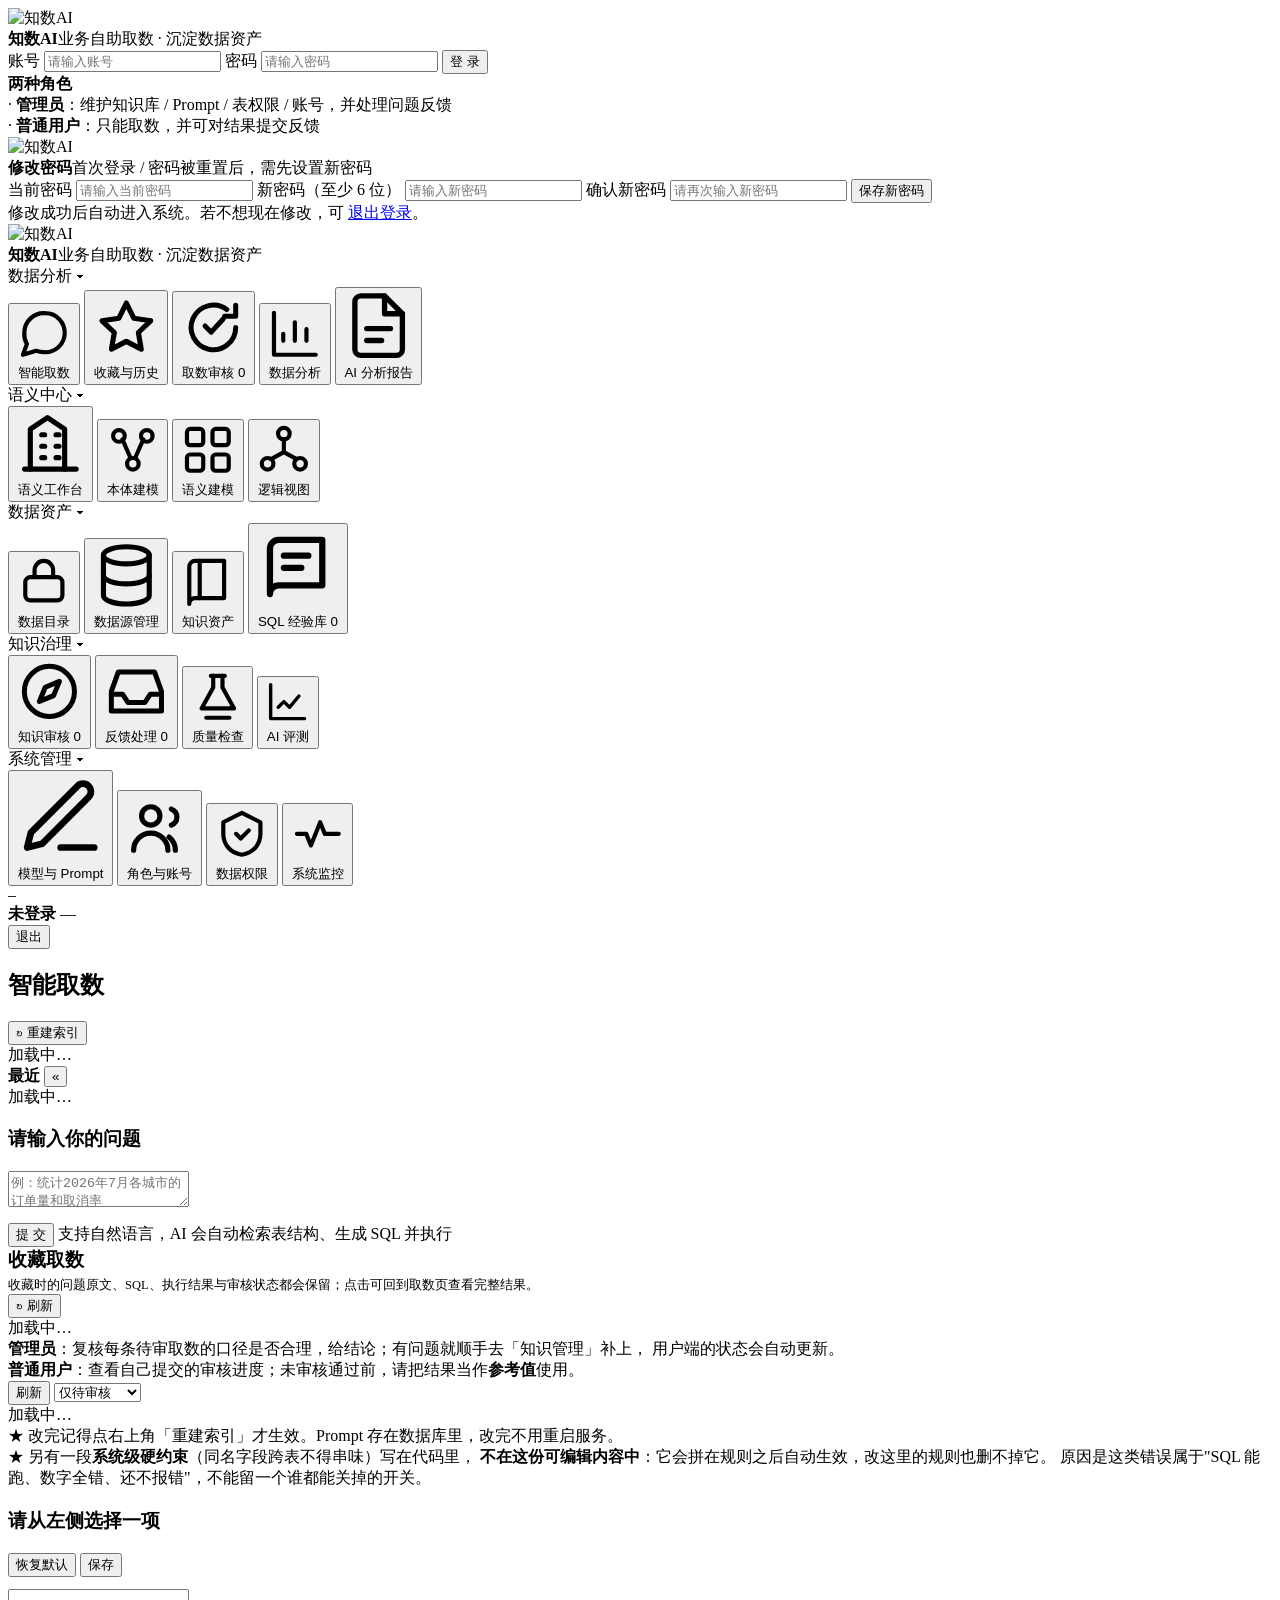
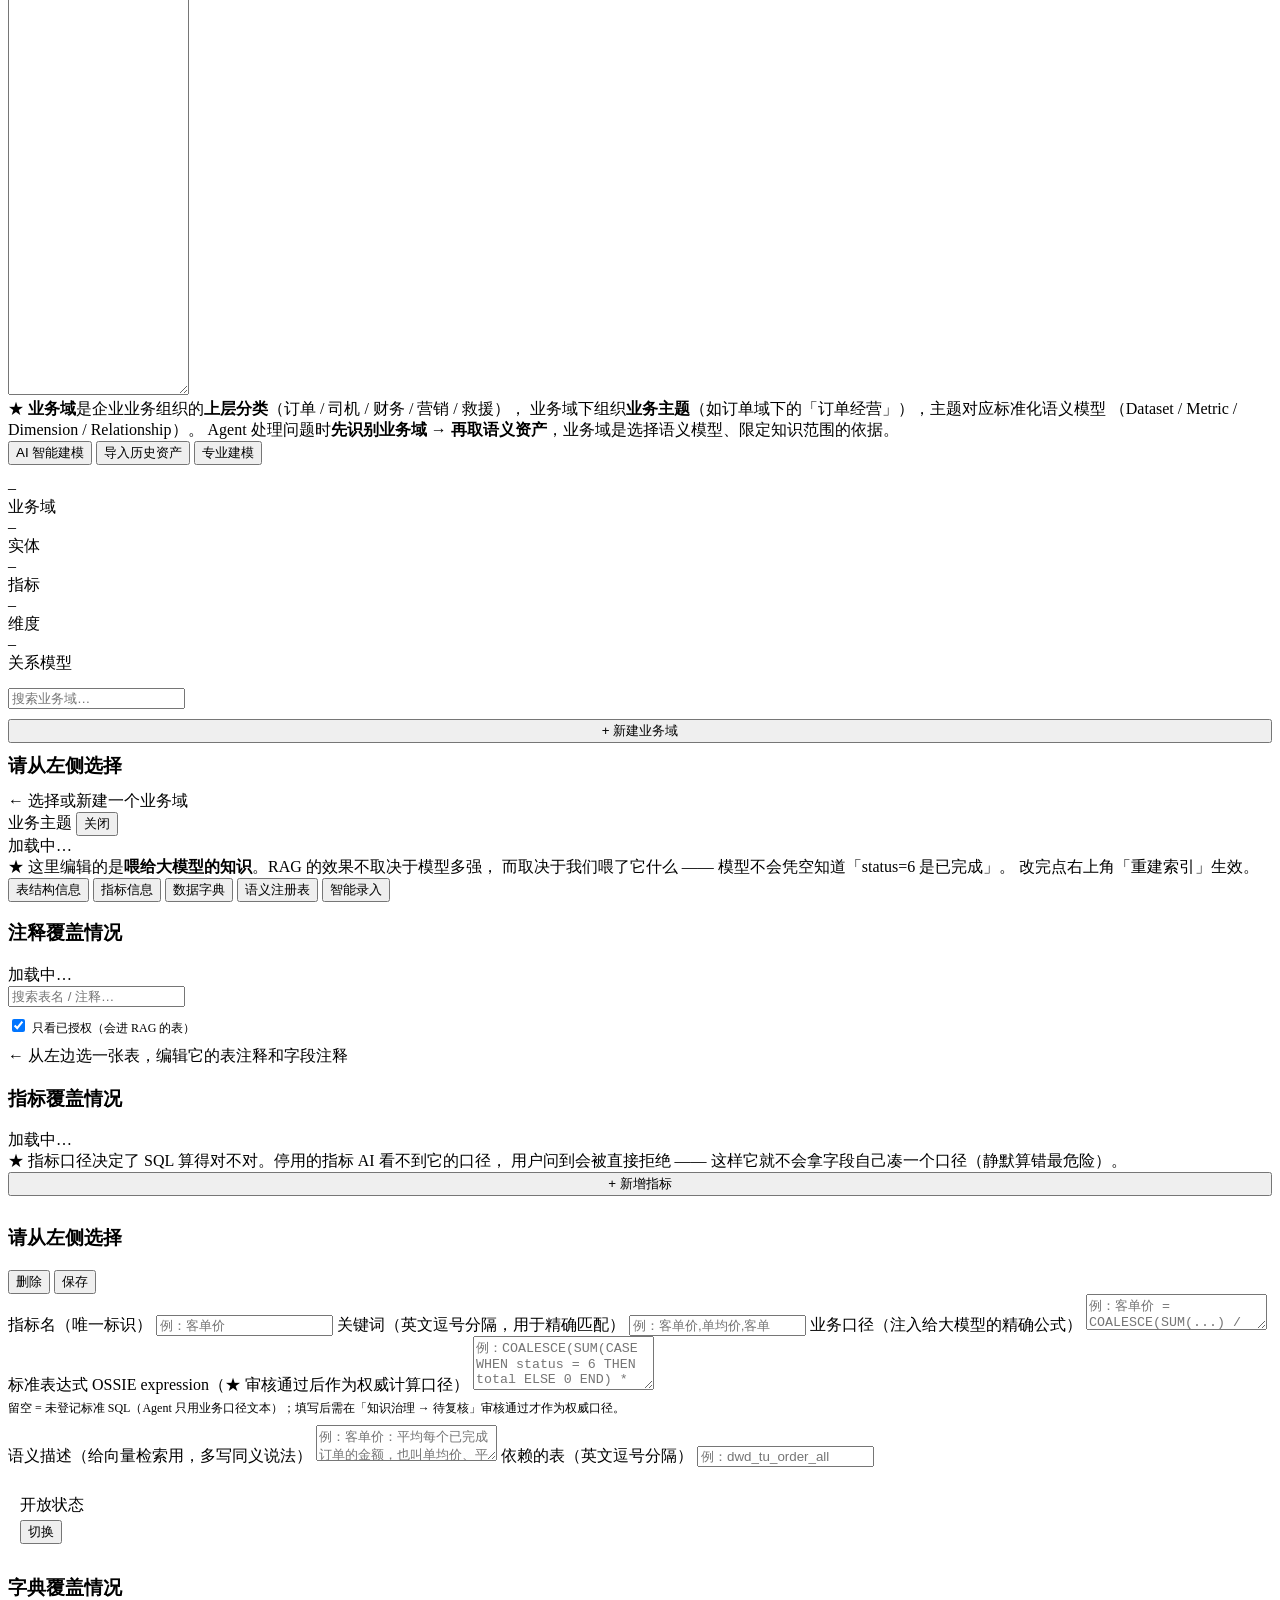
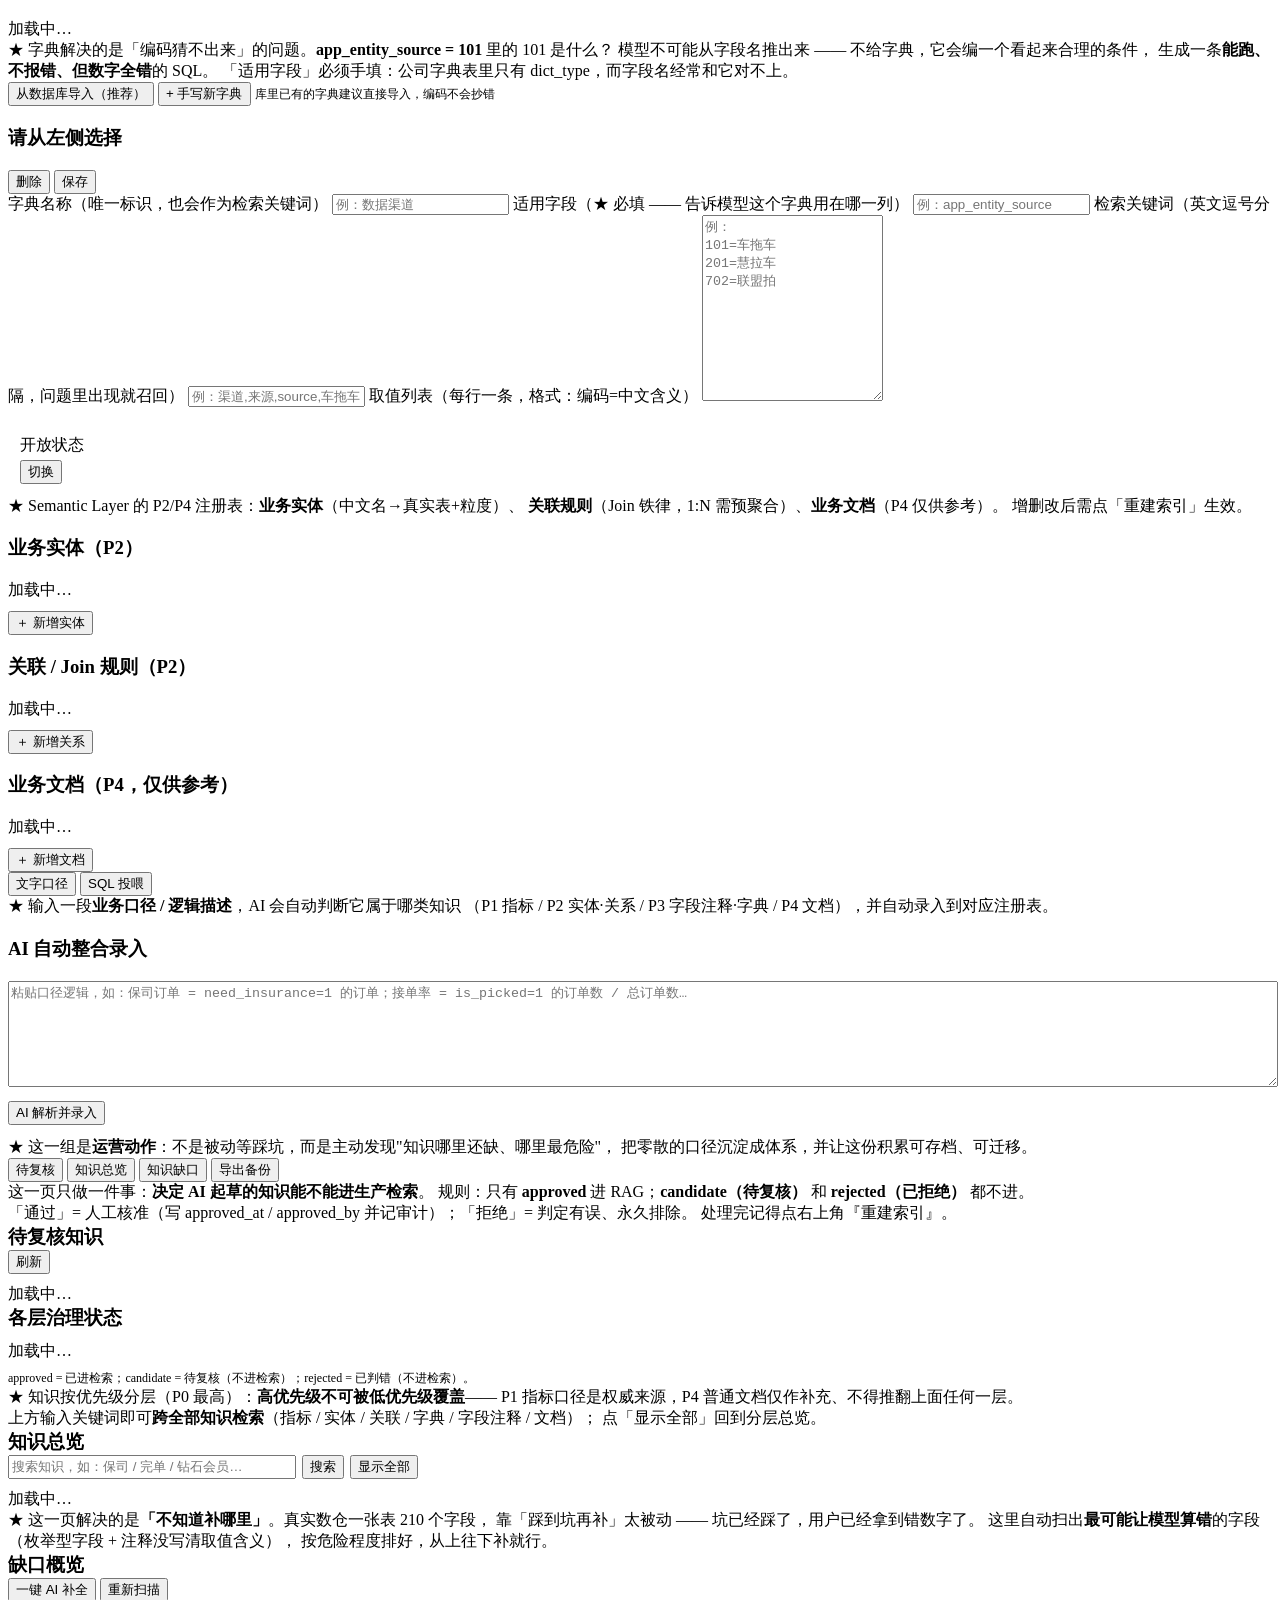
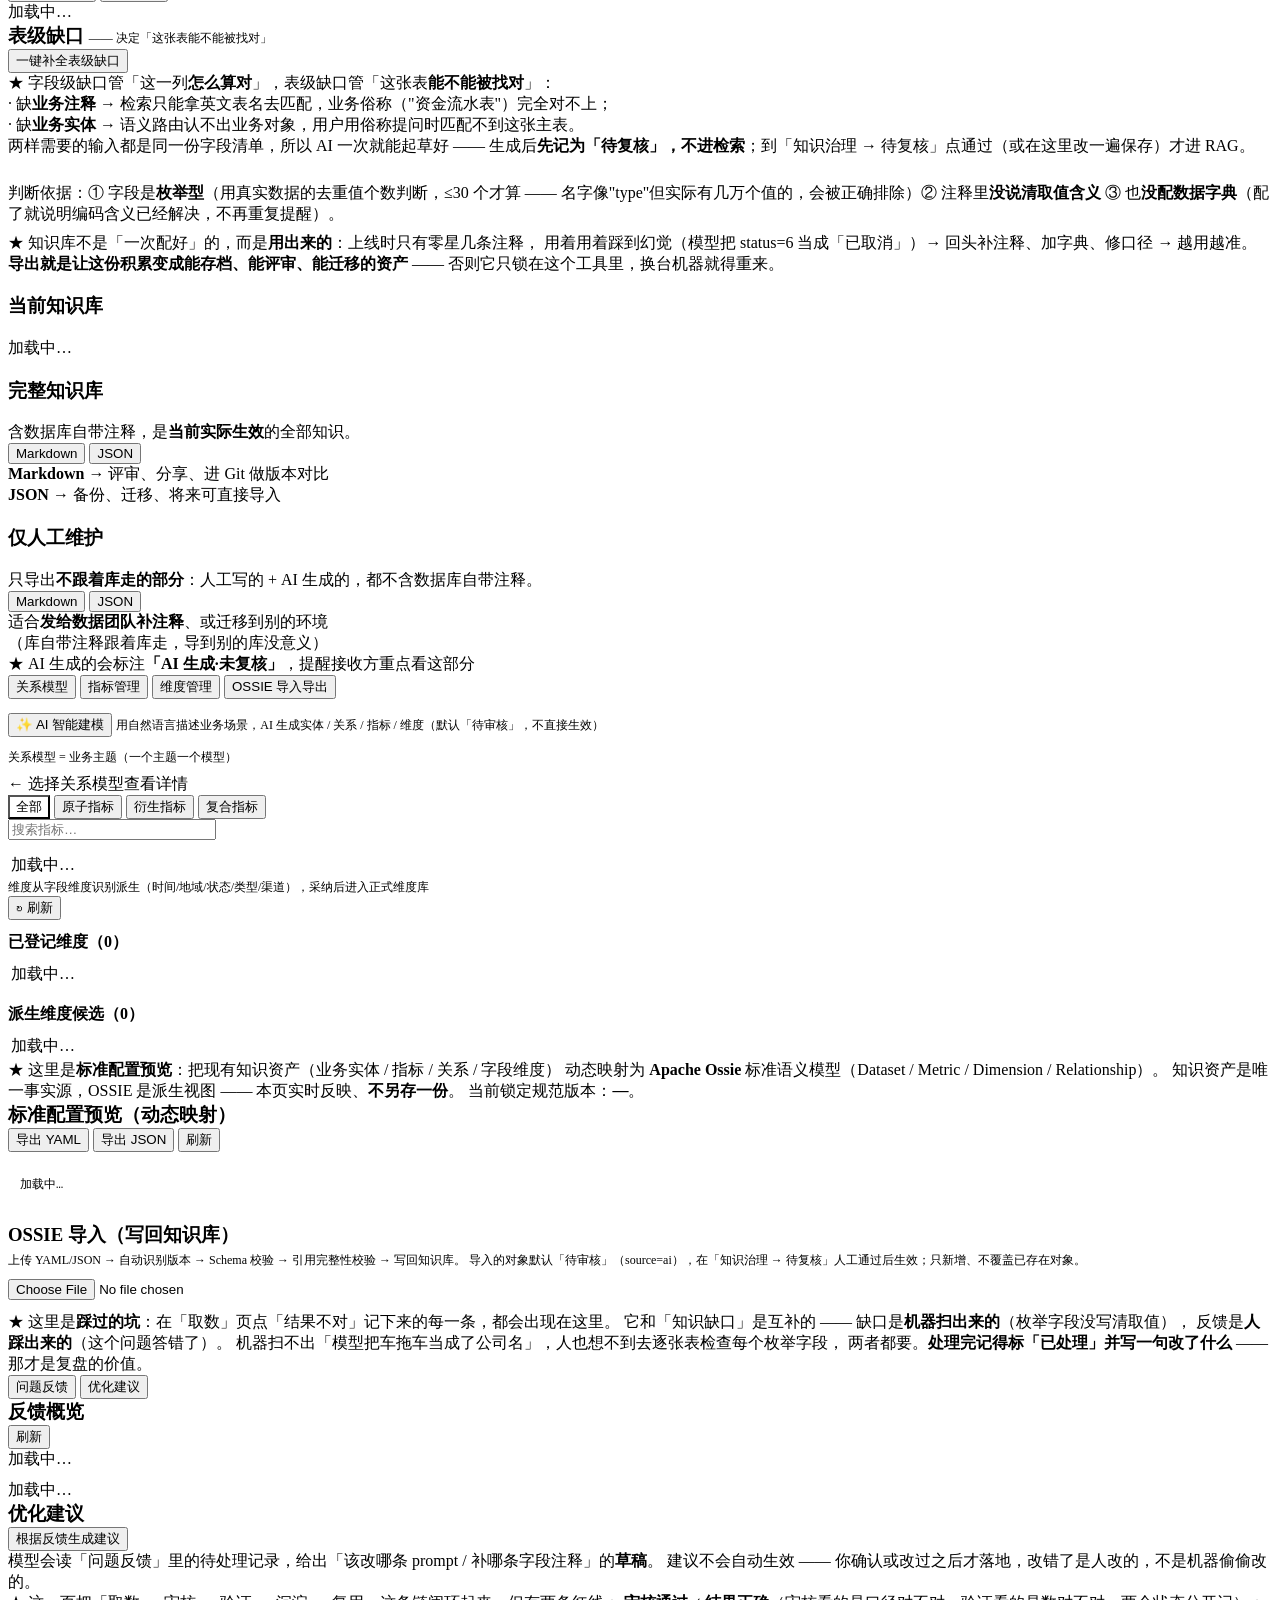
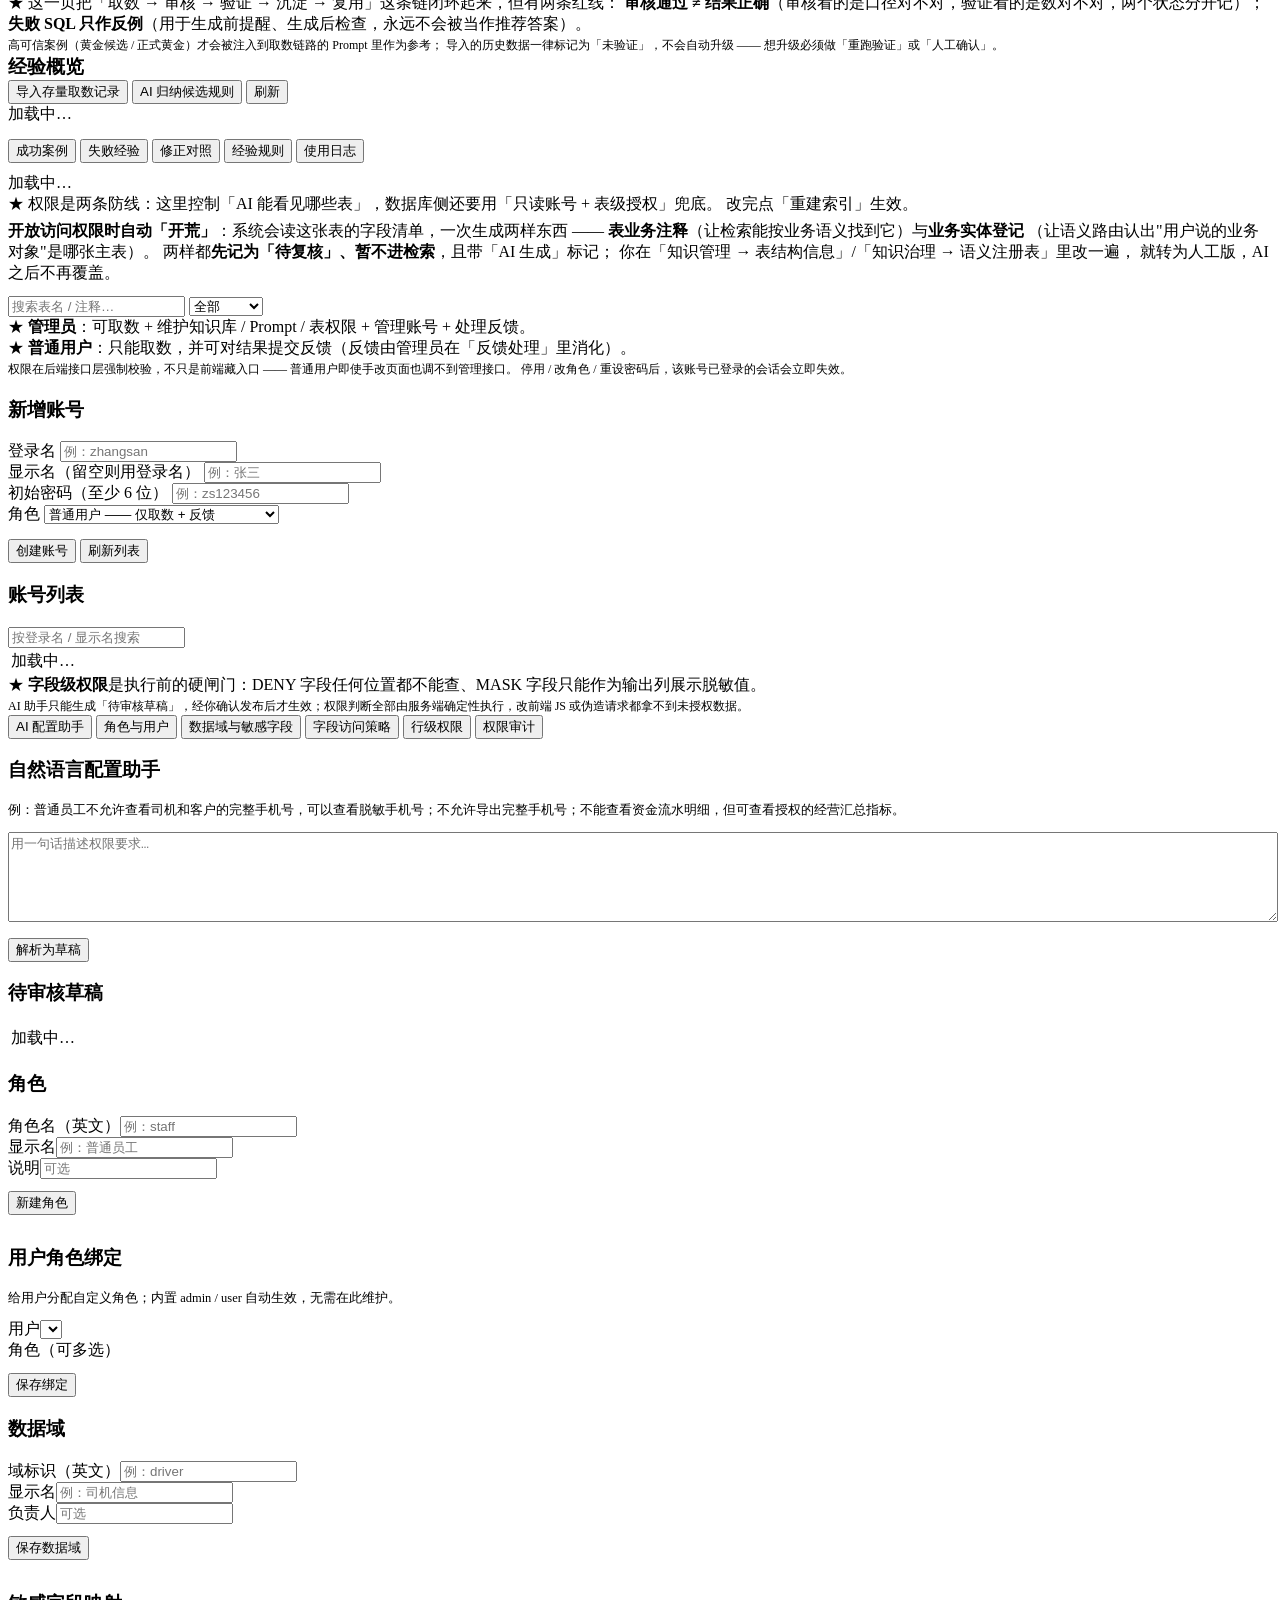
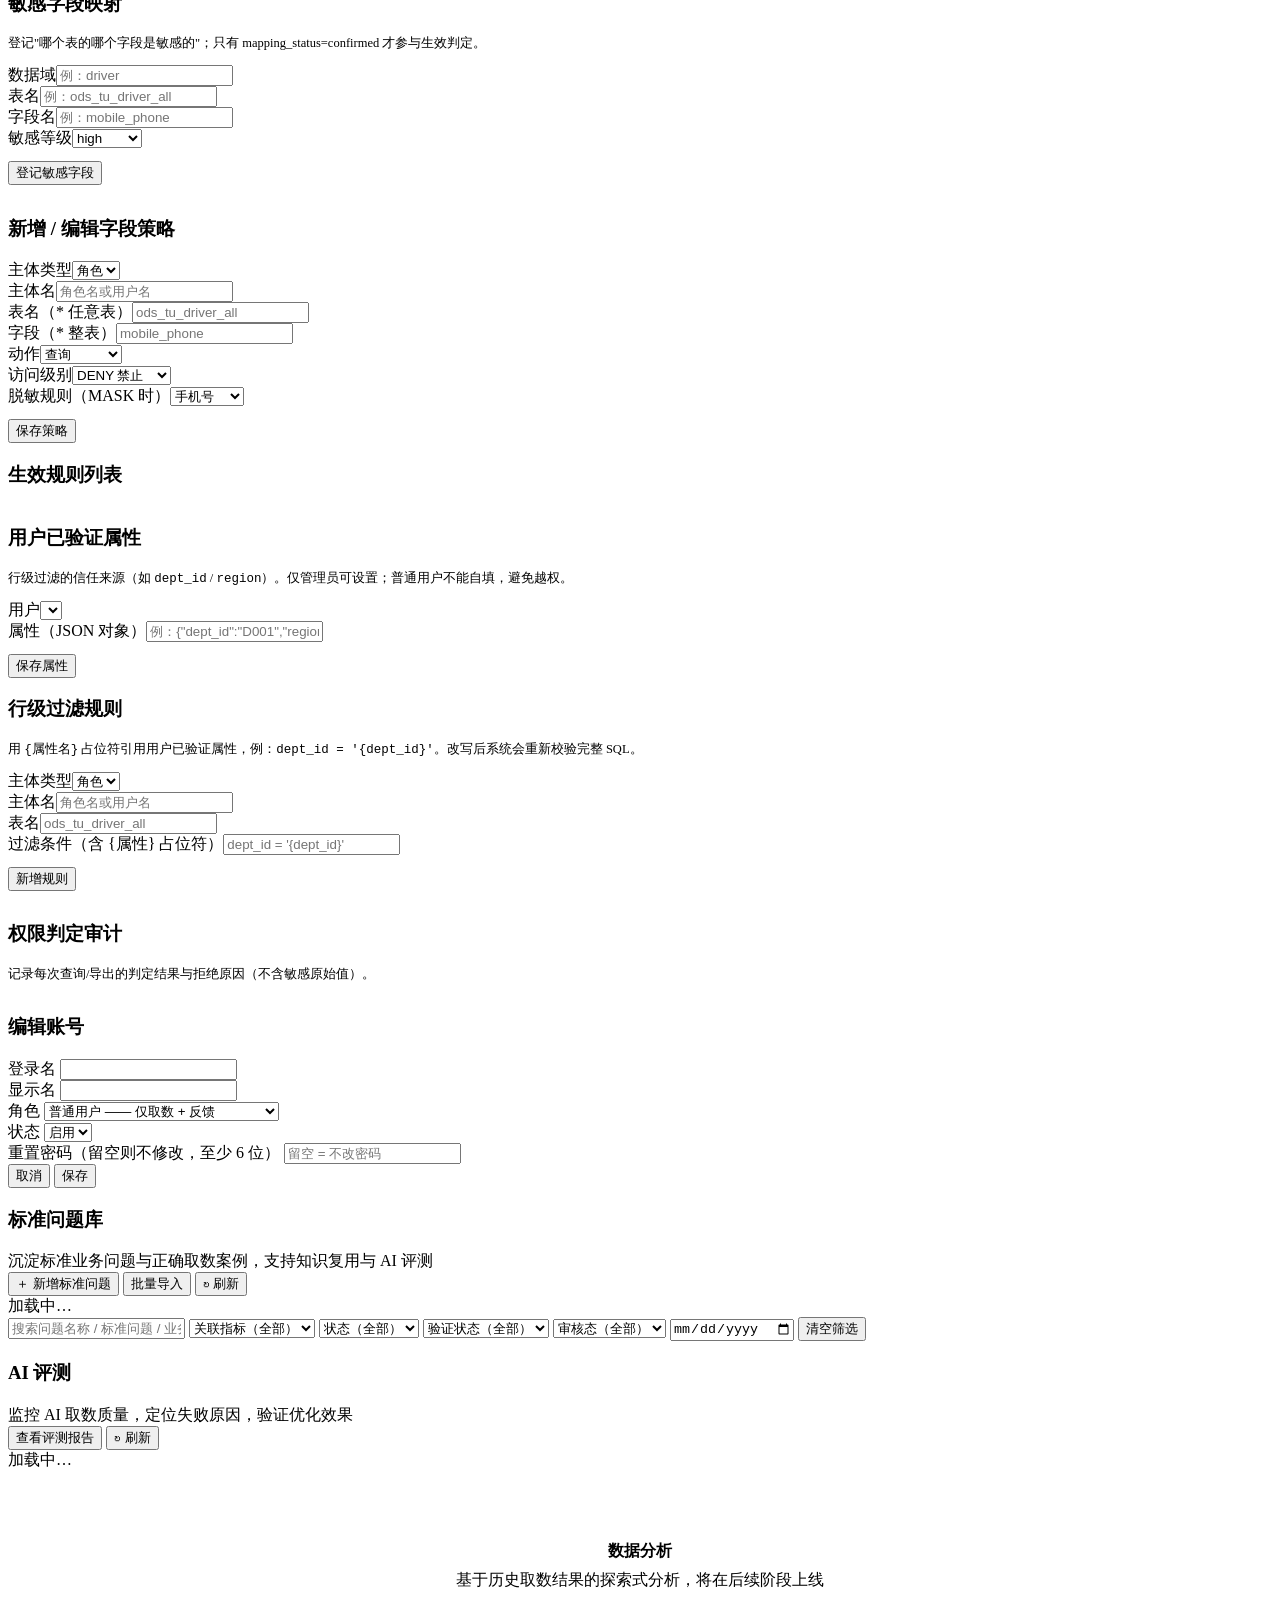
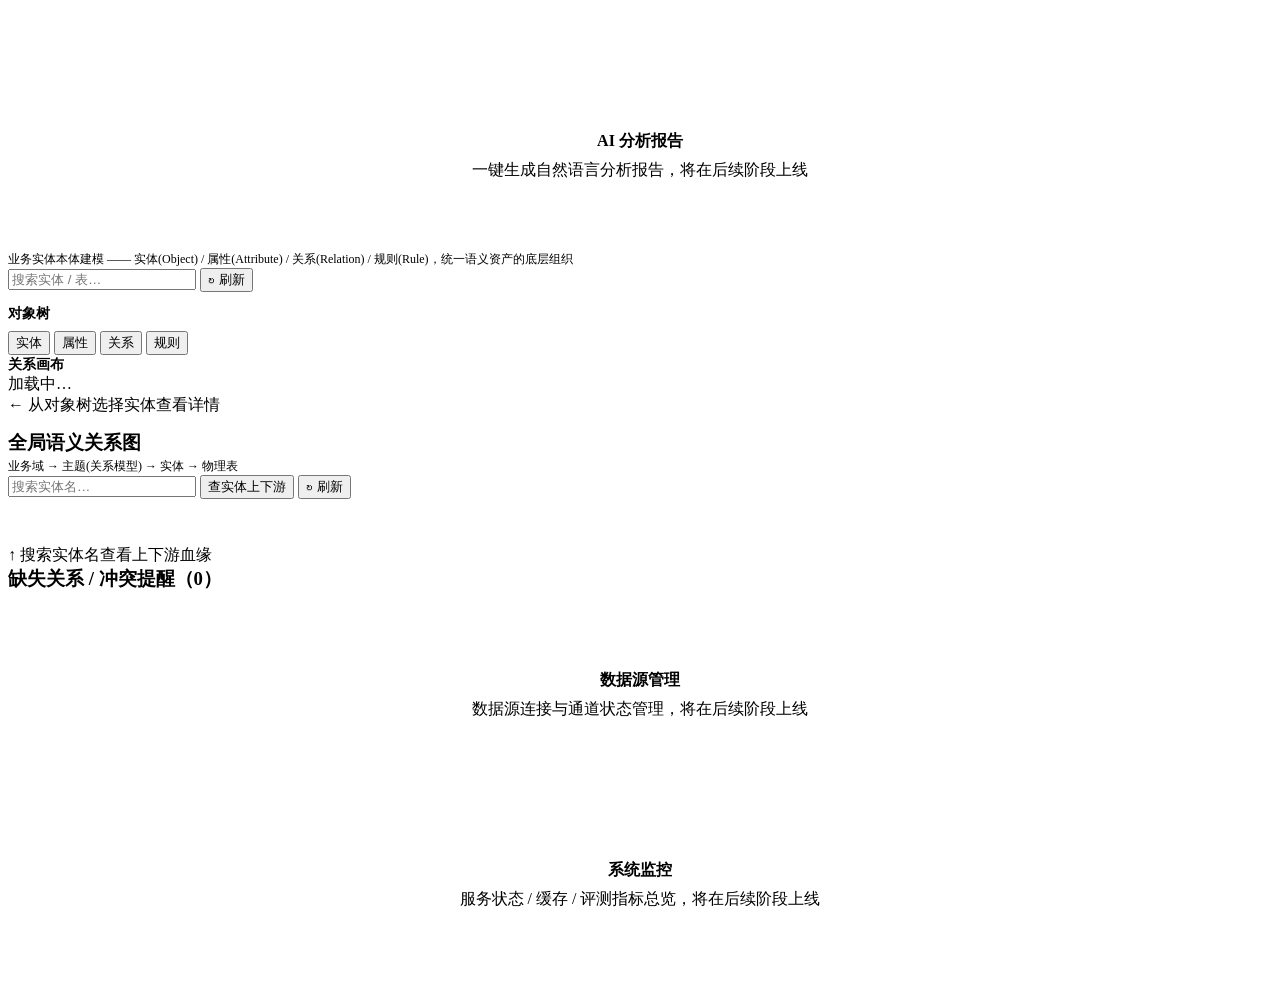
==== commit e2bb0b2b: "chore: release v1.0.0" ====
--- a/frontend/index.html
+++ b/frontend/index.html
@@ -1,18 +1,25 @@
 <!DOCTYPE html>
 <!--
-  index.html —— 知数AI前端（单文件版，零构建）
-
-  ★ 为什么先用单文件而不是 Vue3？
-    因为前端的构建工具（Vite/Webpack）会引入一堆新概念和坑（依赖、跨域、打包）。
-    先用一个 HTML 文件把"后端能跑通、页面能显示"验证掉，
-    等业务流程稳定了，再上框架重构 —— 这样每次只有一个变量在变。
-
-  ★ 它只做三件事：
-    ① 收集用户输入 → 发给后端 API
-    ② 拿到 JSON → 渲染成界面
-    ③ 配置管理（Prompt / 指标 / 表权限）
-
-  ★ 没有任何业务逻辑 —— 所有判断都在后端。
+  index.html —— 知数AI 前端骨架（零构建，无打包工具）
+
+  ★ 结构（2026-10-29 从单文件拆出，代码逐字节未改动）
+    index.html            只留 DOM 骨架 + 样式/脚本引用，约 1300 行
+    static/app.css        全局样式（变量/布局/组件/各页签骨架）
+    static/experience.css SQL 经验中心专用样式（.xp-*）
+    static/js/*.js        按业务域拆成 12 个文件，见本文件末尾的加载顺序
+
+  ★ 为什么拆？为什么还是不用框架？
+    原先是 7118 行单文件：改一处要滚动上千行，冲突难合，前端测试为 0。
+    但上 Vue/React 会同时引入构建链、依赖、跨域三类新问题 —— 变量太多。
+    所以只做"把大文件切成小文件"这一件事：收益（可读、可定位、可测）确定，
+    风险（全局作用域、加载顺序）可控，且不需要任何构建工具。
+
+  ★ 三条约定（改动前必读）
+    ① 脚本用普通 <script src>，不用 type="module" —— 现有代码靠全局函数
+       和 onclick="xxx()" 调用，转成 module 会全部失效。
+    ② 加载顺序不能调换：后加载的文件在顶层就用到了前面声明的 let/const。
+       新增模块请追加到 boot.js 之前，不要插到中间。
+    ③ 拆分后仍然"没有任何业务逻辑"：所有判断都在后端。
 -->
 <html lang="zh-CN">
 <head>
@@ -21,782 +28,8 @@
 <title>知数AI</title>
 <link rel="icon" type="image/png" href="/logo.png">
 <link rel="apple-touch-icon" href="/logo.png">
-<style>
-  /* ═══════════ 基础样式 ═══════════ */
-  * { box-sizing: border-box; margin: 0; padding: 0; }
-  body {
-    font-family: -apple-system, "PingFang SC", "Microsoft YaHei", sans-serif;
-    background: #f5f6f8; color: #1f2329; font-size: 14px; line-height: 1.6;
-  }
-  header {
-    background: #fff; border-bottom: 1px solid #e5e6eb;
-    padding: 14px 24px; display: flex; align-items: center; gap: 16px;
-    position: sticky; top: 0; z-index: 10;
-  }
-  header h1 { font-size: 17px; font-weight: 600; }
-  .status { display: flex; gap: 14px; font-size: 12px; color: #86909c; margin-left: auto; }
-  .status b { color: #1f2329; font-weight: 600; }
-
-  /* ═══════════ 标签页 ═══════════ */
-  nav { background: #fff; border-bottom: 1px solid #e5e6eb; padding: 0 24px; display: flex; gap: 4px; }
-  nav button {
-    background: none; border: none; padding: 11px 16px; cursor: pointer;
-    font-size: 14px; color: #4e5969; border-bottom: 2px solid transparent;
-  }
-  nav button:hover { color: #1f2329; }
-  nav button.active { color: #165dff; border-bottom-color: #165dff; font-weight: 600; }
-
-  main { padding: 20px 24px; max-width: 1180px; margin: 0 auto; }
-  .tab { display: none; }
-  .tab.active { display: block; }
-
-  /* ═══════════ 卡片 ═══════════ */
-  .card {
-    background: #fff; border: 1px solid #e5e6eb; border-radius: 8px;
-    padding: 16px; margin-bottom: 16px;
-  }
-  .card h3 { font-size: 14px; font-weight: 600; margin-bottom: 10px; color: #1f2329; }
-  .muted { color: #86909c; font-size: 13px; }
-
-  /* ═══════════ 表单 ═══════════ */
-  textarea, input, select {
-    width: 100%; border: 1px solid #d9d9d9; border-radius: 6px;
-    padding: 9px 11px; font-size: 14px; font-family: inherit;
-    background: #fff; color: #1f2329;
-  }
-  textarea { resize: vertical; min-height: 72px; line-height: 1.6; }
-  textarea.mono, input.mono { font-family: "SF Mono", Menlo, Consolas, monospace; font-size: 13px; }
-  textarea:focus, input:focus { outline: none; border-color: #165dff; }
-  label { display: block; font-size: 12px; color: #4e5969; margin: 10px 0 5px; font-weight: 500; }
-
-  button.btn, a.btn {
-    background: #165dff; color: #fff; border: none; border-radius: 6px;
-    padding: 9px 18px; font-size: 14px; cursor: pointer; font-weight: 500;
-  }
-  button.btn:hover, a.btn:hover { background: #0e42d2; }
-  button.btn:disabled { background: #c9cdd4; cursor: not-allowed; }
-  button.ghost, a.ghost {
-    background: #fff; color: #4e5969; border: 1px solid #d9d9d9; border-radius: 6px;
-    padding: 7px 14px; font-size: 13px; cursor: pointer;
-  }
-  button.ghost:hover, a.ghost:hover { border-color: #165dff; color: #165dff; }
-  /* 导出用的是 <a> 下载链接：补上链接特有的样式（去掉下划线、能设宽高） */
-  a.btn, a.ghost { display: inline-block; text-decoration: none; text-align: center; }
-  button.danger { color: #f53f3f; border-color: #f53f3f; }
-  button.danger:hover { background: #f53f3f; color: #fff; }
-  .row { display: flex; gap: 10px; align-items: center; }
-
-  /* ═══════════ 代码块 ═══════════ */
-  pre.code {
-    background: #1d2129; color: #e5e6eb; border-radius: 6px; padding: 14px;
-    overflow-x: auto; font-family: "SF Mono", Menlo, Consolas, monospace;
-    font-size: 12.5px; line-height: 1.65; white-space: pre-wrap; word-break: break-all;
-  }
-
-  /* ═══════════ 结果表格 ═══════════ */
-  .result-wrap { overflow-x: auto; border: 1px solid #e5e6eb; border-radius: 6px; }
-  table.data { border-collapse: collapse; width: 100%; font-size: 13px; }
-  table.data th {
-    background: #f7f8fa; text-align: left; padding: 9px 12px;
-    border-bottom: 1px solid #e5e6eb; font-weight: 600; white-space: nowrap;
-  }
-  table.data td {
-    padding: 9px 12px; border-bottom: 1px solid #f2f3f5;
-    font-family: "SF Mono", Menlo, monospace; white-space: nowrap;
-  }
-  table.data tr:last-child td { border-bottom: none; }
-
-  /* ═══════════ 表与权限页（列多 + 表名长，需要单独控制宽度） ═══════════ */
-  .acl-bar { display: flex; gap: 8px; align-items: center; flex-wrap: wrap; margin-bottom: 12px; }
-  .acl-bar input { flex: 1; min-width: 180px; padding: 6px 9px; }
-  .acl-bar select { flex: none; width: 124px; padding: 6px 8px; }
-  .acl-bar .count { flex: none; margin-left: auto; font-size: 12px; }
-
-  /* ★ 表格可能比卡片宽 —— 让它自己横向滚。
-     之前没有这层容器，表格撑破卡片，最右边的「操作」列直接被裁掉（就是那个错乱）。
-     但更根本的问题是下面这条：table.data td 是 white-space: nowrap，
-     所有单元格都拒绝换行，表格必然被撑宽 —— 所以这里必须覆盖掉它。 */
-  .table-scroll { overflow-x: auto; }
-  /* table-layout: fixed + colgroup：列宽由我们说了算，不再由内容"讨价还价"
-     （自动布局下，某个超长单元格就能把整列撑开，其它列被挤扁） */
-  table.acl-table { table-layout: fixed; min-width: 800px; }
-  table.acl-table th { padding: 9px 10px; }
-  table.acl-table td {
-    padding: 8px 10px; white-space: normal; font-family: inherit;
-    vertical-align: middle; line-height: 1.5;
-  }
-  /* 365 行的大表，悬停高亮是必需品 —— 没有它眼睛会串行 */
-  table.acl-table tbody tr:hover { background: #f7f8fa; }
-  /* 表名：等宽字体（读起来能对齐），长名字换行而不是撑宽 */
-  table.acl-table .tname {
-    font-family: "SF Mono", Menlo, Consolas, monospace;
-    font-weight: 600; font-size: 12.5px; word-break: break-all;
-  }
-  /* 业务注释：单行截断 + 悬停看全文（注释往往很长，撑开会把行高拉得参差不齐） */
-  table.acl-table .tcmt { display: flex; align-items: center; gap: 6px; }
-  table.acl-table .tcmt-txt {
-    flex: 1; min-width: 0; font-size: 12.5px;
-    overflow: hidden; text-overflow: ellipsis; white-space: nowrap;
-  }
-  table.acl-table .tcmt-txt.none { color: #c9cdd4; }
-  table.acl-table .tcmt .tag { flex: none; }        /* 「AI 生成」标记永远不被截断 */
-  table.acl-table .note-in { width: 100%; padding: 5px 8px; font-size: 12.5px; }
-  table.acl-table td.ops .row { gap: 6px; flex-wrap: wrap; }
-  table.acl-table td.ops button { margin: 0; padding: 5px 9px; font-size: 12px; }
-
-  /* ── 结果表：表头只显示中文名（字段名在 tooltip 里） ── */
-  table.data th .th-zh { font-size: 13px; font-weight: 600; color: #1f2329; }
-  /* 还没有中文名的列：照旧显示字段名，但调灰 —— 一眼看出"这列还缺注释" */
-  table.data th .th-missing {
-    font-weight: 400; color: #86909c; font-size: 12px;
-    font-family: ui-monospace, SFMono-Regular, Menlo, monospace;
-  }
-  /* ── 结果表：编码值后面的中文标注（编码本身必须保留，中文只是帮着读懂） ── */
-  .cell-zh {
-    font-size: 11.5px; color: #86909c; margin-left: 4px;
-    font-family: -apple-system, "PingFang SC", sans-serif;
-  }
-
-  /* ═══════════ 结果反馈入口 ═══════════ */
-  .fb-ask {
-    display: flex; align-items: center; gap: 10px; flex-wrap: wrap;
-    padding-top: 14px; margin-top: 14px; border-top: 1px dashed #e5e6eb;
-    font-size: 13px; color: #4e5969;
-  }
-  #fbForm { margin-top: 14px; padding-top: 14px; border-top: 1px dashed #e5e6eb; }
-  .fb-reasons { display: flex; flex-wrap: wrap; gap: 8px; margin: 6px 0 14px; }
-  .fb-reason {
-    padding: 6px 13px; border: 1px solid #d9d9d9; border-radius: 16px;
-    background: #fff; font-size: 12.5px; cursor: pointer; color: #4e5969;
-    font-family: inherit;
-  }
-  .fb-reason:hover { border-color: #165dff; color: #165dff; }
-  .fb-reason.on { background: #e8f3ff; border-color: #165dff; color: #165dff; font-weight: 600; }
-
-  /* ═══════════ 提示条 ═══════════ */
-  .alert { padding: 10px 14px; border-radius: 6px; font-size: 13px; margin-bottom: 12px; }
-  .alert.ok   { background: #e8ffea; color: #00b42a; border: 1px solid #aff0b5; }
-  .alert.err  { background: #ffece8; color: #f53f3f; border: 1px solid #fdcdc5; }
-  .alert.info { background: #e8f3ff; color: #165dff; border: 1px solid #bedaff; }
-  .alert.warn { background: #fff7e8; color: #ff7d00; border: 1px solid #ffcf8b; }
-
-  /* ═══════════ 步骤清单 ═══════════ */
-  .steps { display: flex; flex-direction: column; gap: 5px; font-size: 13px; }
-  .steps div { color: #4e5969; }
-  .steps .k { color: #86909c; display: inline-block; width: 78px; }
-
-  /* ── 自然语言回答（AI 结论）── */
-  .nl-answer {
-    white-space: pre-wrap; word-break: break-word;
-    font-size: 14px; line-height: 1.7; color: #1f2329;
-    background: #f7f8fa; border: 1px solid #e5e6eb; border-radius: 6px;
-    padding: 14px 16px;
-  }
-  /* ── SQL 生成前校验报告（5 维）── */
-  .val-item {
-    display: grid; grid-template-columns: 52px 46px 1fr; gap: 8px;
-    align-items: start; padding: 8px 0; border-top: 1px dashed #eee; font-size: 13px;
-  }
-  .val-item:first-of-type { border-top: none; }
-  .val-body { min-width: 0; }
-  .val-msg { color: #4e5969; }
-  .val-sug { color: #86909c; margin-top: 2px; }
-  .val-item.error .val-msg { color: #f53f3f; }
-  .val-item.warning .val-msg { color: #a85c00; }
-  .tier {
-    display: inline-block; text-align: center; font-size: 11px; font-weight: 600;
-    color: #86909c; background: #f2f3f5; border-radius: 4px; padding: 1px 0;
-  }
-  .badge {
-    display: inline-block; text-align: center; font-size: 11px; font-weight: 700;
-    border-radius: 4px; padding: 1px 0;
-  }
-  .badge.error   { color: #f53f3f; background: #ffece8; border: 1px solid #fdcdc5; }
-  .badge.warning { color: #ff7d00; background: #fff7e8; border: 1px solid #ffcf8b; }
-
-  /* ═══════════ 两栏布局 ═══════════ */
-  .split { display: grid; grid-template-columns: 260px 1fr; gap: 16px; }
-  .list { border: 1px solid #e5e6eb; border-radius: 6px; overflow: hidden; max-height: 520px; overflow-y: auto; }
-  .list-item {
-    padding: 10px 13px; cursor: pointer; border-bottom: 1px solid #f2f3f5;
-    font-size: 13px; display: flex; justify-content: space-between; gap: 8px;
-    transition: background .12s;                 /* 选中/悬停切换更顺滑 */
-  }
-  .list-item:last-child { border-bottom: none; }
-  .list-item:hover { background: #f7f8fa; }
-  /* 选中项：蓝底 + 左侧强调条，一眼看出当前在看哪一条 */
-  /*   ★ 强调条用 inset 阴影画，而不是 border-left —— 不会把内容挤位移 */
-  .list-item.active {
-    background: #e8f3ff; color: #165dff; font-weight: 600;
-    box-shadow: inset 3px 0 0 0 #165dff;
-  }
-  .list-item.active:hover { background: #d8e8ff; }  /* 选中项再悬停也要有反馈 */
-  .tag { font-size: 11px; padding: 1px 7px; border-radius: 10px; font-weight: 500; }
-  .tag.on  { background: #e8ffea; color: #00b42a; }
-  .tag.off { background: #ffece8; color: #f53f3f; }
-  .tag.warn { background: #fff7e8; color: #ff7d00; }
-  .tag.stale { background: #fde6ff; color: #cb1cd6; }   /* 注释有数据里查不到的值 */
-  .tag.layer { background: #eef2ff; color: #465fff; text-transform: uppercase; letter-spacing: .3px; }
-  /* 注释是 AI 生成的临时版 —— 用蓝色和"可见/已屏蔽"的红绿区分开，别混淆优先级 */
-  .tag.ai { background: #e8f3ff; color: #165dff; }   /* AI 生成（临时版，可被覆盖） */
-  /* 缺口清单里展示"实际取值"用的等宽小块（0 1 2 3 这样并排看很清楚） */
-  #gapList code {
-    background: #f2f3f5; border-radius: 3px; padding: 1px 6px; margin-right: 3px;
-    font-size: 11.5px; font-family: ui-monospace, SFMono-Regular, Menlo, monospace;
-    color: #1f2329;
-  }
-  /* ★「实际取值」列：取值可能很长（如「内蒙古自治区」「救援司机余额提现手续费退回」），
-     必须允许在单元格内折行 —— 否则会把整张表撑宽，右侧「当前注释 / 操作」被挤出屏幕，
-     要横向滑动才能看到（就是用户反馈的那个问题）。
-     ★ 注意 table.data td 默认是 white-space: nowrap，所以这里必须显式覆盖。 */
-  #gapList td.gap-vals {
-    white-space: normal; word-break: break-word; overflow-wrap: anywhere;
-    line-height: 1.9;                  /* 折成多行后，小块之间别挤在一起 */
-  }
-  #gapList td.gap-vals code {
-    display: inline-block; max-width: 100%;
-    white-space: normal; word-break: break-all; overflow-wrap: anywhere;
-  }
-  td.ops button { margin: 2px 4px 2px 0; }
-
-  /* ═══════════ RAG 知识库页面 ═══════════ */
-  /* 二级模块切换（表结构信息 / 指标信息）—— 模块是切换关系，不是上下堆叠 */
-  .subtabs {
-    display: flex; gap: 4px; border-bottom: 1px solid #e5e6eb;
-    margin: 4px 0 18px;
-  }
-  .subtabs button {
-    background: none; border: none; border-bottom: 2px solid transparent;
-    padding: 9px 18px; font-size: 14px; cursor: pointer; color: #4e5969;
-    font-weight: 500; margin-bottom: -1px;
-  }
-  .subtabs button:hover { color: #165dff; }
-  .subtabs button.active { color: #165dff; border-bottom-color: #165dff; font-weight: 600; }
-  .kb-module { display: none; }
-  .kb-module.active { display: block; }
-  .kb-split { display: grid; grid-template-columns: 300px 1fr; gap: 16px; align-items: start; }
-  .kb-detail { min-height: 320px; }
-  .kb-grid { display: grid; grid-template-columns: repeat(auto-fit, minmax(210px, 1fr)); gap: 12px; }
-  .kb-stat { padding: 12px 14px; background: #f7f8fa; border-radius: 8px; }
-  .kb-stat .num { font-size: 21px; font-weight: 700; color: #1f2329; line-height: 1.2; }
-  .kb-stat .num small { font-size: 13px; font-weight: 500; color: #86909c; }
-  .kb-stat .lbl { font-size: 12px; color: #4e5969; margin-top: 5px; }
-  .kb-bar { height: 6px; background: #e5e6eb; border-radius: 3px; margin-top: 9px; overflow: hidden; }
-  .kb-bar > i { display: block; height: 100%; background: #165dff; border-radius: 3px; transition: width .3s; }
-  .kb-cols { max-height: 460px; overflow-y: auto; border: 1px solid #e5e6eb; border-radius: 6px; }
-  .kb-cols table.data td { white-space: normal; vertical-align: middle; }
-  .kb-cols table.data th { position: sticky; top: 0; z-index: 1; }
-  .kb-cols input { padding: 5px 8px; font-size: 12.5px; }
-  .kb-cols .cmt { min-width: 240px; }
-  /* 基本注释列（库自带）：只读参考，比业务注释淡一档，不抢视线 */
-  .kb-cols .dbcmt { color: #4e5969; font-size: 12.5px; line-height: 1.55; word-break: break-word; }
-  .kb-tip { font-size: 11.5px; color: #86909c; margin-top: 3px; }
-  /* AI 生成的表注释：摆得醒目一点（权限页提示条里展示生成结果用） */
-  .kb-doc-sug {
-    font-size: 14px; color: #1f2329; line-height: 1.75;
-    margin: 8px 0 12px; padding: 10px 12px;
-    background: #f7f8fa; border-radius: 6px; border-left: 3px solid #165dff;
-  }
-  /* ═══════════ 表注释的「来源」提示行 ═══════════ */
-  /* 表注释只有一份，但来源有两种：AI 生成的临时版 / 人工改过的定稿版。
-     为什么必须在界面上标出来？
-       来源决定"下次这张表重新授权时会不会被覆盖" —— AI 版会被覆盖，人工版不会。
-       不标的话，用户改完又被覆盖，第一反应是"我写的东西丢了"，就再也不敢改了。
-     所以这行字不是装饰，是在告诉用户：这份注释现在是"草稿态"还是"定稿态"。 */
-  .kb-src {
-    display: flex; align-items: center; gap: 8px; flex-wrap: wrap;
-    margin-top: 6px; font-size: 12px; color: #86909c; line-height: 1.7;
-  }
-  .kb-src b { color: #4e5969; font-weight: 600; }
-  /* ═══════════ 导出备份模块 ═══════════ */
-  /* 两种范围（完整 / 仅人工）并排，方便对比着选 —— 竖排的话要来回滚才能比 */
-  .kb-export-grid { display: grid; grid-template-columns: 1fr 1fr; gap: 16px; margin-top: 16px; }
-  .kb-export-acts { display: flex; gap: 10px; margin: 12px 0 10px; flex-wrap: wrap; }
-  .kb-export-acts a, .kb-export-acts button { min-width: 120px; }
-  .kb-export-grid .kb-tip { line-height: 1.7; }
-  @media (max-width: 900px) { .kb-export-grid { grid-template-columns: 1fr; } }
-  /* ═══════════ 知识优先级可视化 ═══════════ */
-  .prio-wrap { display: flex; flex-direction: column; gap: 14px; }
-  .prio-tier { border: 1px solid #e5e6eb; border-radius: 10px; overflow: hidden; }
-  .prio-head { display: flex; align-items: center; gap: 10px; padding: 10px 14px; color: #fff; font-weight: 600; }
-  .prio-head .lv { font-size: 13px; background: rgba(255,255,255,.22); border-radius: 6px; padding: 2px 9px; }
-  .prio-head .cnt { margin-left: auto; font-size: 12px; background: rgba(255,255,255,.22); border-radius: 6px; padding: 2px 9px; }
-  .prio-desc { padding: 8px 14px; font-size: 12.5px; color: #4e5969; background: #f7f8fa; line-height: 1.6; }
-  .prio-items { padding: 10px 14px; display: flex; flex-direction: column; gap: 8px; }
-  .prio-item { border: 1px solid #eef0f3; border-radius: 8px; padding: 8px 10px; background: #fff; }
-  .prio-item .t { font-weight: 600; color: #1d2129; font-size: 13.5px; }
-  .prio-item .tx { white-space: pre-wrap; word-break: break-word; font-size: 13px; color: #353f52;
-    margin-top: 5px; line-height: 1.6; max-height: 240px; overflow: auto;
-    background: #fbfbfc; border: 1px solid #f0f1f3; border-radius: 6px; padding: 6px 8px; }
-  .prio-item .m { margin-top: 6px; display: flex; flex-wrap: wrap; gap: 6px; }
-  .prio-item .m .b { font-size: 11.5px; color: #86909c; border: 1px solid #e5e6eb; border-radius: 12px; padding: 1px 8px; }
-  .prio-empty { color: #86909c; padding: 6px 2px; font-size: 13px; }
-  .prio-lv0 { background: #d4380d; }  /* P0 红 */
-  .prio-lv1 { background: #d46b08; }  /* P1 橙 */
-  .prio-lv2 { background: #1668dc; }  /* P2 蓝 */
-  .prio-lv3 { background: #08979c; }  /* P3 青 */
-  .prio-lv4 { background: #595959; }  /* P4 灰 */
-
-  /* ═══════════ 问题反馈（错例复盘） ═══════════ */
-  .fb-card { margin-bottom: 14px; }
-  .fb-detail { font-size: 13px; color: #1f2329; margin: 10px 0; line-height: 1.75; }
-  .fb-sql {
-    max-height: 150px; overflow: auto; margin: 8px 0; padding: 10px 12px;
-    background: #f7f8fa; border-radius: 6px; font-size: 12px; color: #1f2329;
-    white-space: pre-wrap; word-break: break-all;
-    font-family: ui-monospace, SFMono-Regular, Menlo, monospace;
-  }
-  .fb-jump {
-    color: #165dff; cursor: pointer; text-decoration: underline;
-    font-family: ui-monospace, Menlo, monospace; font-size: 12px;
-  }
-  .fb-jump:hover { color: #0e42d2; }
-  .fb-acts { gap: 8px; margin-top: 12px; flex-wrap: wrap; }
-  .fb-note { flex: 1; min-width: 220px; padding: 6px 9px; font-size: 12.5px; }
-  /* ═══════════ 优化建议卡片 ═══════════ */
-  .sg-card {
-    border: 1px solid #e5e6eb; border-radius: 8px;
-    padding: 14px 16px; margin-top: 14px; background: #fff;
-  }
-  .sg-card.done { opacity: .6; }
-  .sg-reason { font-size: 12.5px; color: #4e5969; margin: 10px 0; line-height: 1.75; }
-  .sg-card details { margin: 10px 0; }
-  .sg-card summary { font-size: 12px; color: #165dff; cursor: pointer; }
-  .sg-edit {
-    min-height: 140px; font-size: 12.5px;
-    font-family: ui-monospace, SFMono-Regular, Menlo, monospace;
-  }
-
-  .empty { padding: 30px; text-align: center; color: #86909c; font-size: 13px; }
-  .spinner {
-    display: inline-block; width: 13px; height: 13px; border: 2px solid #fff;
-    border-top-color: transparent; border-radius: 50%; animation: spin .7s linear infinite;
-    vertical-align: -2px; margin-right: 6px;
-  }
-  @keyframes spin { to { transform: rotate(360deg); } }
-
-  /* ═══════════════════════════════════════════════════════════
-     ★ v2 界面重构：左侧导航 + 顶部工作栏 + 登录页 + 账号管理
-     ─────────────────────────────────────────────────────────────
-     说明：上面的样式是"页内组件"（卡片/表格/模块/反馈卡…），
-     全部保留不动 —— JS 动态生成的 HTML 全靠这些类名。
-     这一层只重做"外壳"（导航形态、容器布局）与几处视觉精修，
-     避免牵一发动全身。
-     ═══════════════════════════════════════════════════════════ */
-
-  body { background: #f4f6fa; }
-
-  /* ── 骨架：固定侧栏 + 自适应主区 ── */
-  .app { display: flex; min-height: 100vh; align-items: stretch; }
-
-  .sidebar {
-    width: 240px; flex: 0 0 240px; background: #fff;
-    border-right: 1px solid #e8ebf0;
-    display: flex; flex-direction: column;
-    position: sticky; top: 0; height: 100vh;
-  }
-  .brand { display: flex; align-items: center; gap: 10px; padding: 18px 18px 14px; }
-  /* 品牌标记：直接用 logo 图片，不再用"渐变方块 + 文字"凑一个假图标。
-     ★ 用横向的 logo-mark（去掉了上下留白），比正方形素材显示得更大更清楚 */
-  .brand-logo { height: 32px; flex: none; display: block; }
-  .brand-logo img { height: 100%; width: auto; display: block; }
-  .brand-txt b { display: block; font-size: 15.5px; letter-spacing: .3px; color: #1d2129; }
-  .brand-txt span {
-    font-size: 10.5px; color: #86909c; display: block; line-height: 1.55;
-    white-space: nowrap; letter-spacing: -.1px;
-  }
-
-  .side-nav { flex: 1; overflow-y: auto; padding: 4px 12px 16px; }
-  .nav-group { margin-top: 14px; }
-  .nav-group:first-child { margin-top: 0; }
-  .nav-group-label {
-    font-size: 11px; color: #a9b0bd; letter-spacing: .8px;
-    padding: 0 10px 6px; font-weight: 600;
-  }
-  .nav-item {
-    display: flex; align-items: center; gap: 10px; width: 100%;
-    background: none; border: none; cursor: pointer; text-align: left;
-    padding: 9px 11px; border-radius: 9px; font-size: 13.5px; color: #4e5969;
-    font-family: inherit; margin-bottom: 2px;
-    transition: background .14s, color .14s;
-  }
-  .nav-item:hover { background: #f2f5fa; color: #1d2129; }
-  .nav-item.active { background: #eaf1ff; color: #165dff; font-weight: 600; }
-  .nav-item .ico { width: 18px; height: 18px; flex: none; display: flex; align-items: center; justify-content: center; }
-  .nav-item .ico svg { width: 17px; height: 17px; display: block; }
-  .nav-item .cnt {
-    margin-left: auto; font-size: 11px; min-width: 18px; height: 18px; line-height: 18px;
-    padding: 0 5px; border-radius: 9px; background: #f53f3f; color: #fff; text-align: center;
-  }
-
-  .side-foot { border-top: 1px solid #f0f2f6; padding: 12px; }
-  .me { display: flex; align-items: center; gap: 10px; padding: 4px 8px; }
-  .me-avatar {
-    width: 32px; height: 32px; border-radius: 50%; flex: none;
-    background: #eaf1ff; color: #165dff; font-weight: 700; font-size: 14px;
-    display: flex; align-items: center; justify-content: center;
-  }
-  .me-info { min-width: 0; flex: 1; }
-  .me-info b {
-    display: block; font-size: 13px; color: #1d2129;
-    white-space: nowrap; overflow: hidden; text-overflow: ellipsis;
-  }
-  .me-info span { font-size: 11px; color: #86909c; }
-  .me-out {
-    background: none; border: none; cursor: pointer; color: #86909c;
-    font-size: 12px; padding: 4px 6px; border-radius: 6px; font-family: inherit;
-  }
-  .me-out:hover { color: #f53f3f; background: #fff1f0; }
-
-  .main-wrap { flex: 1; min-width: 0; display: flex; flex-direction: column; }
-  .topbar {
-    position: sticky; top: 0; z-index: 9;
-    display: flex; align-items: center; gap: 12px;
-    padding: 0 26px; height: 58px; overflow: hidden;
-    background: rgba(255,255,255,.86); backdrop-filter: blur(10px);
-    border-bottom: 1px solid #e8ebf0;
-  }
-  /*   ★ 顶部栏里塞了"标题 + 说明 + 操作 + 系统状态"四类内容，
-       必须显式约束每一项的伸缩，否则窄屏会被压成两行、挤成一团。 */
-  .topbar h2 { font-size: 15px; font-weight: 600; color: #1d2129; white-space: nowrap; flex: none; }
-  .topbar .sub {
-    font-size: 12px; color: #86909c; min-width: 0;
-    white-space: nowrap; overflow: hidden; text-overflow: ellipsis;
-  }
-  .topbar .spacer { flex: 1; min-width: 8px; }
-  .topbar > button { flex: none; white-space: nowrap; }
-  .status { display: flex; gap: 12px; font-size: 12px; color: #86909c; white-space: nowrap; flex: none; }
-  .status b { color: #4e5969; font-weight: 600; }
-  /* 宽度不够就按"次要程度"依次收起：先藏状态，再藏说明 —— 标题和操作永远在 */
-  @media (max-width: 1280px) { .topbar .status { display: none; } }
-  @media (max-width: 1080px) { .topbar .sub { display: none; } }
-
-  main { flex: 1; width: 100%; max-width: 1240px; margin: 0 auto; padding: 22px 26px 64px; }
-  .page-desc { color: #86909c; font-size: 12.5px; margin-bottom: 16px; }
-
-  /* ── 视觉精修：卡片更轻、控件更圆 ── */
-  .card { border-radius: 10px; box-shadow: 0 1px 2px rgba(16,24,40,.04); }
-  button.btn, a.btn { border-radius: 8px; box-shadow: 0 1px 2px rgba(22,93,255,.18); }
-  button.ghost, a.ghost { border-radius: 8px; }
-  textarea, input, select { border-radius: 8px; }
-  .list { border-radius: 10px; }
-  .subtabs { flex-wrap: wrap; }
-
-  /* ── 模糊推荐下拉（表名/实体）：输入关键词 → 弹出候选，点击带入 ── */
-  .sug-wrap { position: relative; width: 100%; }
-  .sug-wrap > input { width: 100%; }
-  .sug-box {
-    position: absolute; z-index: 60; left: 0; right: 0; top: 100%;
-    background: #fff; border: 1px solid #e5e6eb; border-radius: 8px;
-    box-shadow: 0 6px 18px rgba(0,0,0,.10); max-height: 250px; overflow: auto;
-    margin-top: 2px;
-  }
-  .sug-item { padding: 6px 10px; cursor: pointer; font-size: 13px; line-height: 1.5; }
-  .sug-item:hover, .sug-item.active { background: #f2f6ff; }
-  .sug-item .sub { color: #86909c; font-size: 12px; margin-left: 6px; }
-
-  /* ── 语义注册表条目：左信息（可换行）+ 右操作（固定并排）── */
-  .reg-row {
-    display: flex; justify-content: space-between; align-items: flex-start;
-    gap: 12px; padding: 8px 0; border-top: 1px dashed #eee;
-  }
-  .reg-info { flex: 1 1 auto; min-width: 0; word-break: break-word; overflow-wrap: anywhere; }
-  .reg-acts { flex: 0 0 auto; display: flex; gap: 6px; white-space: nowrap; }
-
-  /* ── 角色角标 ── */
-  .role-pill {
-    font-size: 11px; padding: 2px 8px; border-radius: 10px;
-    background: #eaf1ff; color: #165dff; font-weight: 600; white-space: nowrap;
-  }
-  .role-pill.user { background: #f2f3f5; color: #4e5969; }
-
-  /* ── 状态徽标补齐（JS 里用的是 badge ok / badge err，早先没定义过样式）── */
-  .badge.ok, .badge.err, .badge.error, .badge.warning {
-    padding: 2px 9px; border-radius: 10px; font-weight: 600;
-  }
-  .badge.ok { color: #00b42a; background: #e8ffea; border: 1px solid #aff0b5; }
-
-  /* ── 登录页 ── */
-  .login-screen {
-    position: fixed; inset: 0; z-index: 200;
-    display: flex; align-items: center; justify-content: center; padding: 20px;
-    background: radial-gradient(1200px 500px at 50% -10%, #e9f0ff 0%, #f4f6fa 55%, #eef1f6 100%);
-  }
-  .login-card {
-    width: 100%; max-width: 386px; background: #fff; border-radius: 18px;
-    padding: 34px 32px 26px; border: 1px solid #eef1f6;
-    box-shadow: 0 18px 48px rgba(22,93,255,.13), 0 2px 8px rgba(16,24,40,.05);
-  }
-  .login-brand { display: flex; align-items: center; gap: 11px; margin-bottom: 20px; }
-  .login-brand .brand-logo { height: 40px; }
-  .login-brand b { display: block; font-size: 18px; color: #1d2129; letter-spacing: .3px; }
-  .login-brand span {
-    font-size: 12px; color: #86909c; display: block; line-height: 1.6;
-    margin-top: 2px; white-space: nowrap;
-  }
-  .login-card input { padding: 11px 12px; }
-  .login-btn { width: 100%; margin-top: 22px; padding: 11px 18px; font-size: 14.5px; }
-  .login-msg { min-height: 18px; font-size: 12.5px; color: #f53f3f; margin-top: 10px; }
-  .login-hint {
-    margin-top: 18px; padding: 10px 12px; border-radius: 8px;
-    background: #f7f9fc; border: 1px dashed #dbe2ec;
-    font-size: 11.5px; color: #86909c; line-height: 1.75;
-  }
-  .login-hint b { color: #4e5969; }
-
-  /* ── 账号管理 ── */
-  .u-table { width: 100%; border-collapse: collapse; font-size: 13px; }
-  .u-table th {
-    text-align: left; padding: 10px 12px; background: #f7f8fa;
-    border-bottom: 1px solid #e5e6eb; font-weight: 600; font-size: 12.5px; color: #4e5969;
-  }
-  .u-table td { padding: 10px 12px; border-bottom: 1px solid #f2f3f5; vertical-align: middle; }
-  .u-table tr:last-child td { border-bottom: none; }
-  .u-table tr:hover td { background: #fbfcfe; }
-  .u-name { font-family: ui-monospace, Menlo, monospace; font-weight: 600; font-size: 12.5px; }
-  .u-ops { display: flex; gap: 6px; flex-wrap: wrap; }
-  .u-ops button { padding: 5px 10px; font-size: 12px; }
-  .u-self { font-size: 11px; color: #165dff; margin-left: 6px; }
-  .u-form { display: grid; grid-template-columns: 1fr 1fr; gap: 12px 14px; }
-  .u-form .full { grid-column: 1 / -1; }
-  @media (max-width: 720px) { .u-form { grid-template-columns: 1fr; } }
-
-  /* ── 账号列表搜索 ── */
-  .u-tools { margin-bottom: 12px; }
-  .u-search {
-    width: 260px; max-width: 100%; padding: 8px 12px; font-size: 13px;
-    border: 1px solid #e5e6eb; border-radius: 6px; outline: none;
-  }
-  .u-search:focus { border-color: #165dff; }
-
-  /* ── 弹窗（编辑账号）── */
-  .modal-mask {
-    position: fixed; inset: 0; background: rgba(29,33,41,.45);
-    display: flex; align-items: center; justify-content: center; z-index: 1000;
-  }
-  .modal-mask.hidden { display: none; }
-  .modal {
-    background: #fff; width: 460px; max-width: 92vw; border-radius: 14px;
-    padding: 22px 24px; box-shadow: 0 12px 40px rgba(0,0,0,.18);
-  }
-  .modal h3 { margin: 0 0 16px; font-size: 16px; color: #1d2129; }
-  .modal .row { display: flex; gap: 10px; align-items: center; margin-top: 18px; }
-  .modal .row .btn, .modal .row .ghost { padding: 8px 18px; font-size: 13.5px; }
-
-  /* ── 取数页：把"问题输入"做成视觉主体 ── */
-  .ask-hero { background: linear-gradient(135deg, #fff 0%, #f6f9ff 100%); border-color: #e6edfb; }
-  .ask-hero textarea { min-height: 84px; font-size: 14.5px; }
-
-  /* ── 窄屏：侧栏收成顶部横条 ── */
-  @media (max-width: 860px) {
-    .app { flex-direction: column; }
-    .sidebar { width: 100%; flex: none; height: auto; position: static; }
-    .side-nav { display: flex; overflow-x: auto; gap: 6px; padding: 8px 12px; }
-    .nav-group { margin: 0; display: flex; gap: 6px; align-items: center; }
-    .nav-group-label { display: none; }
-    .side-foot { display: none; }
-    main { padding: 16px 14px 50px; }
-    .topbar { padding: 0 14px; }
-  }
-  .hidden { display: none !important; }
-
-  /* ═══════════════════════════════════════════════════════════
-     ★ v3：取数审核 —— 历史侧栏 / 审核状态 / 谨慎使用提示
-     ═══════════════════════════════════════════════════════════ */
-
-  /* ── 取数页两栏：左历史、右正文（仿 ChatGPT 的"最近"）── */
-  .ask-layout { display: flex; gap: 18px; align-items: flex-start; }
-  .ask-main { flex: 1; min-width: 0; }
-
-  .hist-panel {
-    width: 236px; flex: 0 0 236px; background: #fff;
-    border: 1px solid #e8ebf0; border-radius: 12px;
-    position: sticky; top: 76px; max-height: calc(100vh - 100px);
-    display: flex; flex-direction: column; overflow: hidden;
-    box-shadow: 0 1px 2px rgba(16,24,40,.04);
-  }
-  .hist-head {
-    display: flex; align-items: center; gap: 8px;
-    padding: 12px 12px 8px; flex: none;
-  }
-  .hist-head b { font-size: 13.5px; color: #1d2129; }
-  .hist-head .toggle {
-    margin-left: auto; background: none; border: none; cursor: pointer;
-    color: #86909c; font-size: 15px; line-height: 1; padding: 3px 6px; border-radius: 6px;
-  }
-  .hist-head .toggle:hover { background: #f2f5fa; color: #165dff; }
-
-  /* ★ 面板左上角的"管理员是否已审核"标识 —— 会随审核结果实时变 */
-  .hist-status { padding: 0 12px 10px; flex: none; }
-  .hist-status .rowline { display: flex; align-items: center; gap: 6px; flex-wrap: wrap; }
-  .hist-status button { padding: 3px 9px; font-size: 11.5px; }
-
-  .hist-list { flex: 1; overflow-y: auto; padding: 0 8px 10px; }
-  .hist-empty { color: #a9b0bd; font-size: 12px; padding: 12px 8px; line-height: 1.7; }
-  .hist-item {
-    padding: 8px 9px; border-radius: 8px; cursor: pointer;
-    font-size: 12.5px; color: #4e5969; line-height: 1.5;
-    display: flex; gap: 7px; align-items: flex-start;
-  }
-  .hist-item:hover { background: #f2f5fa; color: #1d2129; }
-  .hist-item.active { background: #eaf1ff; color: #165dff; font-weight: 600; }
-  .hist-item .dot {
-    width: 7px; height: 7px; border-radius: 50%; flex: none; margin-top: 6px;
-    background: #d5dae3;
-  }
-  .hist-item .dot.pending  { background: #ff7d00; }
-  .hist-item .dot.approved { background: #00b42a; }
-  .hist-item .dot.rejected { background: #f53f3f; }
-  .hist-item .q {
-    flex: 1; min-width: 0; overflow: hidden; text-overflow: ellipsis;
-    white-space: nowrap;
-  }
-  .hist-item .when { font-size: 10.5px; color: #a9b0bd; flex: none; }
-  .hist-item .fav-star {
-    border: none; background: transparent; cursor: pointer; padding: 0 1px;
-    font-size: 12px; line-height: 1.4; color: #c9cdd4; flex: none;
-  }
-  .hist-item .fav-star.on { color: #ff9a2e; }
-  .hist-item .fav-star:hover { color: #ff7d00; }
-
-  /* ── 收藏取数页 ── */
-  .fav-list { display: flex; flex-direction: column; gap: 10px; margin-top: 14px; }
-  .fav-row {
-    border: 1px solid #e5e6eb; border-radius: 10px; padding: 13px 15px;
-    background: #fff; transition: border-color .15s;
-  }
-  .fav-row:hover { border-color: #b9cbff; }
-  .fav-q {
-    font-size: 14px; color: #1d2129; font-weight: 500; line-height: 1.55;
-    word-break: break-word; overflow-wrap: anywhere;
-  }
-  .fav-meta {
-    font-size: 12px; color: #86909c; margin-top: 7px;
-    display: flex; gap: 14px; flex-wrap: wrap; align-items: center;
-  }
-  .fav-sql {
-    font-family: ui-monospace, SFMono-Regular, Menlo, monospace;
-    font-size: 11.5px; color: #4e5969; background: #f7f8fa;
-    border-radius: 6px; padding: 8px 10px; margin-top: 9px;
-    white-space: pre-wrap; word-break: break-all;
-    max-height: 76px; overflow: hidden;
-  }
-  .fav-actions { display: flex; gap: 8px; margin-top: 10px; }
-  .fav-detail {
-    margin-top: 12px; padding-top: 12px; border-top: 1px dashed #e5e6eb;
-  }
-  .fav-detail-label {
-    font-size: 12px; color: #86909c; margin: 12px 0 5px;
-  }
-  .fav-detail-head {
-    display: flex; justify-content: space-between; align-items: center;
-    gap: 10px; margin: 12px 0 5px;
-  }
-  .fav-detail-head .fav-detail-label { margin: 0; }
-  .fav-detail-acts { display: flex; gap: 8px; }
-  .fav-detail-head .ghost { font-size: 11.5px; padding: 3px 9px; }
-  .fav-detail-pre {
-    margin: 0; max-height: 260px; overflow: auto;
-    font-size: 11.5px; line-height: 1.65; white-space: pre-wrap; word-break: break-all;
-  }
-  .fav-answer {
-    font-size: 13px; color: #1d2129; line-height: 1.75;
-    background: #f7f8fa; border-radius: 6px; padding: 10px 12px;
-    white-space: pre-wrap; word-break: break-word;
-  }
-  .hist-head label {
-    font-size: 11px; color: #86909c; display: inline-flex; align-items: center;
-    gap: 3px; cursor: pointer; margin-left: 6px;
-  }
-  .hist-head label input { margin: 0; }
-
-  /* 收起态：只留一条竖窄条 */
-  .hist-panel.collapsed { width: 42px; flex-basis: 42px; }
-  .hist-panel.collapsed .hist-head b,
-  .hist-panel.collapsed .hist-head label,
-  .hist-panel.collapsed .hist-status,
-  .hist-panel.collapsed .hist-list { display: none; }
-  .hist-panel.collapsed .hist-head { padding: 12px 6px; justify-content: center; }
-  .hist-panel.collapsed .hist-head .toggle { margin: 0; }
-
-  /* ── 审核状态胶囊 ── */
-  .rv-chip {
-    display: inline-flex; align-items: center; gap: 5px;
-    font-size: 11.5px; font-weight: 600; padding: 3px 10px;
-    border-radius: 11px; white-space: nowrap;
-  }
-  .rv-chip.none     { background: #f2f3f5; color: #4e5969; }
-  .rv-chip.pending  { background: #fff7e8; color: #ff7d00; }
-  .rv-chip.approved { background: #e8ffea; color: #00b42a; }
-  .rv-chip.rejected { background: #ffece8; color: #f53f3f; }
-  /* ── 结果可信标签：一眼看清用了哪条流水线/有没有校验问题/几行 ── */
-  .trust-bar { display: flex; gap: 6px; flex-wrap: wrap; margin: 6px 0 10px; }
-  .trust-chip {
-    display: inline-flex; align-items: center; font-size: 11px; font-weight: 600;
-    padding: 2px 8px; border-radius: 10px; background: #f2f3f5; color: #4e5969;
-    white-space: nowrap;
-  }
-  .trust-chip.ok   { background: #e8ffea; color: #00b42a; }
-  .trust-chip.warn { background: #fff7e8; color: #ff7d00; }
-  .trust-chip.bad  { background: #ffece8; color: #f53f3f; }
-  #favBtn.on { color: #ff7d00; border-color: #ffd591; background: #fff7e8; }
-  .rv-chip .live {
-    width: 6px; height: 6px; border-radius: 50%; background: currentColor;
-    animation: rvpulse 1.6s ease-in-out infinite;
-  }
-  @keyframes rvpulse { 0%,100% { opacity: 1; } 50% { opacity: .25; } }
-
-  /* ── 未审核 → 谨慎使用提示（结果区顶部，必须显眼）── */
-  .rv-warn {
-    margin-bottom: 12px; padding: 10px 13px; border-radius: 8px;
-    font-size: 12.5px; line-height: 1.7;
-    display: flex; gap: 9px; align-items: flex-start;
-  }
-  .rv-warn .ic { font-weight: 700; flex: none; line-height: 1.4; }
-  .rv-warn.unreviewed { background: #fff7e8; border: 1px solid #ffcf8b; color: #a85c00; }
-  .rv-warn.rejected   { background: #ffece8; border: 1px solid #fdcdc5; color: #d92c2c; }
-  .rv-warn.pending    { background: #eef3ff; border: 1px solid #cfdcff; color: #2b4fd0; }
-  .rv-warn.approved   { background: #e8ffea; border: 1px solid #aff0b5; color: #00862a; }
-  .rv-warn b { font-weight: 700; }
-  .rv-warn .meta { color: inherit; opacity: .85; font-size: 11.5px; margin-top: 3px; }
-
-  /* ── 审核页 ── */
-  .rv-toolbar { display: flex; align-items: center; gap: 8px; flex-wrap: wrap; margin-bottom: 14px; }
-  .rv-item {
-    border: 1px solid #e8ebf0; border-radius: 10px; background: #fff;
-    padding: 14px 16px; margin-bottom: 12px;
-  }
-  .rv-item.pending  { border-left: 3px solid #ff7d00; }
-  .rv-item.approved { border-left: 3px solid #00b42a; }
-  .rv-item.rejected { border-left: 3px solid #f53f3f; }
-  .rv-item h4 { font-size: 14px; margin: 0 0 8px; color: #1d2129; }
-  .rv-meta { font-size: 12px; color: #86909c; display: flex; gap: 14px; flex-wrap: wrap; margin: 6px 0; }
-  .rv-meta b { color: #4e5969; font-weight: 600; }
-  /* 审核卡片里的分区：处理过程 / 查询理解 / SQL —— 每块都带小标题，便于逐块核对 */
-  .rv-sec { margin-top: 12px; }
-  .rv-sec-t {
-    font-size: 12px; font-weight: 600; color: #4e5969;
-    padding-left: 8px; border-left: 3px solid #165dff; line-height: 1.2;
-    margin-bottom: 7px;
-  }
-  /* 审核卡里的处理过程沿用取数页的 .steps（视觉一致，审核人不用重新认） */
-  .rv-sec .steps { margin-left: 2px; }
-  .rv-un { color: #86909c; font-weight: 500; font-size: 11.5px; }
-  .rv-acts { display: flex; gap: 8px; flex-wrap: wrap; margin-top: 10px; align-items: center; }
-  .rv-acts input { flex: 1; min-width: 200px; padding: 7px 10px; font-size: 12.5px; }
-  .rv-note {
-    margin-top: 8px; padding: 8px 11px; border-radius: 8px;
-    font-size: 12.5px; background: #f7f8fa; color: #4e5969; line-height: 1.7;
-  }
-  .rv-recheck { font-weight: 600; }
-  .rv-recheck.on { color: #f53f3f; }
-
-  @media (max-width: 1100px) {
-    .ask-layout { flex-direction: column; }
-    .hist-panel { width: 100%; flex-basis: auto; position: static; max-height: 260px; }
-    .hist-panel.collapsed { width: 100%; flex-basis: auto; }
-  }
-</style>
+<link rel="stylesheet" href="/static/app.css">
+<link rel="stylesheet" href="/static/experience.css">
 </head>
 <body>
 
@@ -861,81 +94,170 @@
       <div class="brand-txt"><b>知数AI</b><span>业务自助取数 · 沉淀数据资产</span></div>
     </div>
 
-    <div class="side-nav" id="sideNav">
+        <div class="side-nav" id="sideNav">
+      <!-- ═══════════ 组 1：数据分析（普通用户 + 管理员都可见） ═══════════ -->
       <div class="nav-group">
-        <div class="nav-group-label">使 用</div>
-        <button class="nav-item active" data-tab="ask" data-title="智能取数"
-                data-sub="用自然语言提问，自动检索表结构 → 生成 SQL → 执行并解读"
-                onclick="switchTab('ask', this)">
-          <span class="ico"><svg viewBox="0 0 24 24" fill="none" stroke="currentColor" stroke-width="1.8" stroke-linecap="round" stroke-linejoin="round"><path d="M21 11.5a8.4 8.4 0 0 1-9 8.4 9.8 9.8 0 0 1-3.3-.6L3 21l1.7-4.6A8.2 8.2 0 0 1 3.6 11.5a8.4 8.4 0 0 1 9-8.4 8.4 8.4 0 0 1 8.4 8.4z"/></svg></span>
-          <span>智能取数</span>
-        </button>
-        <!-- ★ 收藏取数 —— 放在「智能取数」与「取数审核」之间：先看自己留下的，再看要复核的 -->
-        <button class="nav-item" data-tab="fav" data-title="收藏取数"
-                data-sub="收藏过的取数问题与 SQL —— 原问题、结果和审核状态都保留"
-                onclick="switchTab('fav', this)">
-          <span class="ico"><svg viewBox="0 0 24 24" fill="none" stroke="currentColor" stroke-width="1.8" stroke-linecap="round" stroke-linejoin="round"><path d="M12 3.5l2.6 5.3 5.9.9-4.3 4.1 1 5.8-5.2-2.7-5.2 2.7 1-5.8-4.3-4.1 5.9-.9z"/></svg></span>
-          <span>收藏取数</span>
-        </button>
-        <!-- ★ 取数审核 —— 放在「智能取数」正下方：取完数最自然的下一步就是"这个数对不对" -->
-        <button class="nav-item" data-tab="review" data-title="取数审核"
-                data-sub="把取数结果交给管理员复核口径 —— 审核通过前请谨慎使用"
-                onclick="switchTab('review', this)">
-          <span class="ico"><svg viewBox="0 0 24 24" fill="none" stroke="currentColor" stroke-width="1.8" stroke-linecap="round" stroke-linejoin="round"><path d="M9 11.5l2.2 2.2L15.5 9"/><path d="M20 12a8 8 0 1 1-3.2-6.4"/><path d="M20 4v4h-4"/></svg></span>
-          <span id="navReviewLabel">取数审核</span>
-          <span class="cnt hidden" id="navReviewCnt">0</span>
-        </button>
-      </div>
-
+        <div class="nav-group-label" onclick="toggleNavGroup(this)">数据分析 <span class="grp-arrow">▾</span></div>
+        <div class="nav-group-body">
+          <button class="nav-item active" data-tab="ask" data-title="智能取数"
+                  data-sub="用自然语言提问，自动检索表结构 → 生成 SQL → 执行并解读"
+                  onclick="switchTab('ask', this)">
+            <span class="ico"><svg viewBox="0 0 24 24" fill="none" stroke="currentColor" stroke-width="1.8" stroke-linecap="round" stroke-linejoin="round"><path d="M21 11.5a8.4 8.4 0 0 1-9 8.4 9.8 9.8 0 0 1-3.3-.6L3 21l1.7-4.6A8.2 8.2 0 0 1 3.6 11.5a8.4 8.4 0 0 1 9-8.4 8.4 8.4 0 0 1 8.4 8.4z"/></svg></span>
+            <span>智能取数</span>
+          </button>
+          <button class="nav-item" data-tab="fav" data-title="收藏与历史"
+                  data-sub="收藏过的取数问题与 SQL —— 原问题、结果和审核状态都保留"
+                  onclick="switchTab('fav', this)">
+            <span class="ico"><svg viewBox="0 0 24 24" fill="none" stroke="currentColor" stroke-width="1.8" stroke-linecap="round" stroke-linejoin="round"><path d="M12 3.5l2.6 5.3 5.9.9-4.3 4.1 1 5.8-5.2-2.7-5.2 2.7 1-5.8-4.3-4.1 5.9-.9z"/></svg></span>
+            <span>收藏与历史</span>
+          </button>
+          <button class="nav-item" data-tab="review" data-title="取数审核"
+                  data-sub="把取数结果交给管理员复核口径 —— 审核通过前请谨慎使用"
+                  onclick="switchTab('review', this)">
+            <span class="ico"><svg viewBox="0 0 24 24" fill="none" stroke="currentColor" stroke-width="1.8" stroke-linecap="round" stroke-linejoin="round"><path d="M9 11.5l2.2 2.2L15.5 9"/><path d="M20 12a8 8 0 1 1-3.2-6.4"/><path d="M20 4v4h-4"/></svg></span>
+            <span id="navReviewLabel">取数审核</span>
+            <span class="cnt hidden" id="navReviewCnt">0</span>
+          </button>
+          <button class="nav-item" data-tab="analysis" data-title="数据分析"
+                  data-sub="基于历史取数结果的探索式分析（后续阶段上线）"
+                  onclick="switchTab('analysis', this)">
+            <span class="ico"><svg viewBox="0 0 24 24" fill="none" stroke="currentColor" stroke-width="1.8" stroke-linecap="round" stroke-linejoin="round"><path d="M3 3v18h18"/><path d="M7 15v-3"/><path d="M12 15V7"/><path d="M17 15v-5"/></svg></span>
+            <span>数据分析</span>
+          </button>
+          <button class="nav-item" data-tab="report" data-title="AI 分析报告"
+                  data-sub="一键生成自然语言分析报告（后续阶段上线）"
+                  onclick="switchTab('report', this)">
+            <span class="ico"><svg viewBox="0 0 24 24" fill="none" stroke="currentColor" stroke-width="1.8" stroke-linecap="round" stroke-linejoin="round"><path d="M14 2H6a2 2 0 0 0-2 2v16a2 2 0 0 0 2 2h12a2 2 0 0 0 2-2V8z"/><path d="M14 2v6h6"/><path d="M8 13h8"/><path d="M8 17h5"/></svg></span>
+            <span>AI 分析报告</span>
+          </button>
+        </div>
+      </div>
+
+      <!-- ═══════════ 组 2：语义中心（管理员） ═══════════ -->
       <div class="nav-group" data-admin>
-        <div class="nav-group-label">知识运营</div>
-        <button class="nav-item" data-tab="kb" data-title="知识管理"
-                data-sub="表结构 / 指标口径 / 数据字典 / 语义注册表 —— 喂给模型的知识"
-                onclick="switchTab('kb', this)">
-          <span class="ico"><svg viewBox="0 0 24 24" fill="none" stroke="currentColor" stroke-width="1.8" stroke-linecap="round" stroke-linejoin="round"><path d="M4 5.5A2.5 2.5 0 0 1 6.5 3H19v16H6.5A2.5 2.5 0 0 0 4 21.5z"/><path d="M8.5 3v16"/></svg></span>
-          <span>知识管理</span>
-        </button>
-        <button class="nav-item" data-tab="gov" data-title="知识治理"
-                data-sub="知识缺口 / 优先级 / AI 录入 / 全局检索 / 导出备份 —— 让知识越用越准"
-                onclick="switchTab('gov', this)">
-          <span class="ico"><svg viewBox="0 0 24 24" fill="none" stroke="currentColor" stroke-width="1.8" stroke-linecap="round" stroke-linejoin="round"><circle cx="12" cy="12" r="9"/><path d="M15.6 8.4l-2.1 5.1-5.1 2.1 2.1-5.1z"/></svg></span>
-          <span>知识治理</span>
-        </button>
-        <button class="nav-item" data-tab="feedback" data-title="反馈处理"
-                data-sub="用户踩过的坑 + 优化建议 —— 把反馈变成下一条知识"
-                onclick="switchTab('feedback', this)">
-          <span class="ico"><svg viewBox="0 0 24 24" fill="none" stroke="currentColor" stroke-width="1.8" stroke-linecap="round" stroke-linejoin="round"><path d="M3 13h4l2 3h6l2-3h4"/><path d="M5.5 5h13L21 12v7H3v-7z"/></svg></span>
-          <span>反馈处理</span>
-          <span class="cnt hidden" id="navFbCnt">0</span>
-        </button>
-      </div>
-
+        <div class="nav-group-label" onclick="toggleNavGroup(this)">语义中心 <span class="grp-arrow">▾</span></div>
+        <div class="nav-group-body">
+          <button class="nav-item" data-tab="domain" data-title="语义工作台"
+                  data-sub="业务域 / 业务标签 / 语义模型 —— 企业业务语义的上层组织"
+                  onclick="switchTab('domain', this)">
+            <span class="ico"><svg viewBox="0 0 24 24" fill="none" stroke="currentColor" stroke-width="1.8" stroke-linecap="round" stroke-linejoin="round"><path d="M3 21h18"/><path d="M5 21V7l6-4 6 4v14"/><path d="M9 9h1"/><path d="M9 13h1"/><path d="M9 17h1"/><path d="M14 9h1"/><path d="M14 13h1"/><path d="M14 17h1"/></svg></span>
+            <span>语义工作台</span>
+          </button>
+          <button class="nav-item" data-tab="ontology" data-title="本体建模"
+                  data-sub="业务实体 / 属性 / 关系 / 规则（后续阶段上线）"
+                  onclick="switchTab('ontology', this)">
+            <span class="ico"><svg viewBox="0 0 24 24" fill="none" stroke="currentColor" stroke-width="1.8" stroke-linecap="round" stroke-linejoin="round"><circle cx="6" cy="6" r="2.5"/><circle cx="18" cy="6" r="2.5"/><circle cx="12" cy="18" r="2.5"/><path d="M7.5 7.5l3.5 8"/><path d="M16.5 7.5l-3.5 8"/></svg></span>
+            <span>本体建模</span>
+          </button>
+          <button class="nav-item" data-tab="semantic" data-title="语义建模"
+                  data-sub="关系模型 / 指标 / 维度 · OSSIE 导入导出"
+                  onclick="switchTab('semantic', this)">
+            <span class="ico"><svg viewBox="0 0 24 24" fill="none" stroke="currentColor" stroke-width="1.8" stroke-linecap="round" stroke-linejoin="round"><rect x="3" y="3" width="7" height="7" rx="1.4"/><rect x="14" y="3" width="7" height="7" rx="1.4"/><rect x="3" y="14" width="7" height="7" rx="1.4"/><rect x="14" y="14" width="7" height="7" rx="1.4"/></svg></span>
+            <span>语义建模</span>
+          </button>
+          <button class="nav-item" data-tab="lineage" data-title="逻辑视图"
+                  data-sub="语义资产血缘与上下游关系（后续阶段上线）"
+                  onclick="switchTab('lineage', this)">
+            <span class="ico"><svg viewBox="0 0 24 24" fill="none" stroke="currentColor" stroke-width="1.8" stroke-linecap="round" stroke-linejoin="round"><circle cx="12" cy="5" r="2.5"/><circle cx="5" cy="18" r="2.5"/><circle cx="19" cy="18" r="2.5"/><path d="M12 7.5V13"/><path d="M12 13l-5.5 3"/><path d="M12 13l5.5 3"/></svg></span>
+            <span>逻辑视图</span>
+          </button>
+        </div>
+      </div>
+
+      <!-- ═══════════ 组 3：数据资产（管理员） ═══════════ -->
       <div class="nav-group" data-admin>
-        <div class="nav-group-label">系统管理</div>
-        <button class="nav-item" data-tab="prompt" data-title="Prompt 配置"
-                data-sub="规则与角色设定 —— 改完点右上角「重建索引」生效"
-                onclick="switchTab('prompt', this)">
-          <span class="ico"><svg viewBox="0 0 24 24" fill="none" stroke="currentColor" stroke-width="1.8" stroke-linecap="round" stroke-linejoin="round"><path d="M12 20h9"/><path d="M16.5 3.5a2.12 2.12 0 0 1 3 3L7 19l-4 1 1-4z"/></svg></span>
-          <span>Prompt 配置</span>
-        </button>
-        <button class="nav-item" data-tab="tables" data-title="表与权限"
-                data-sub="AI 能看见哪些表 —— 白名单是知识库的第一道防线"
-                onclick="switchTab('tables', this)">
-          <span class="ico"><svg viewBox="0 0 24 24" fill="none" stroke="currentColor" stroke-width="1.8" stroke-linecap="round" stroke-linejoin="round"><rect x="4" y="10" width="16" height="10" rx="2.2"/><path d="M8 10V7a4 4 0 0 1 8 0v3"/></svg></span>
-          <span>表与权限</span>
-        </button>
-        <button class="nav-item" data-tab="users" data-title="账号管理"
-                data-sub="管理员 / 普通用户 —— 谁可以改知识、谁只能取数"
-                onclick="switchTab('users', this)">
-          <span class="ico"><svg viewBox="0 0 24 24" fill="none" stroke="currentColor" stroke-width="1.8" stroke-linecap="round" stroke-linejoin="round"><circle cx="9" cy="8" r="3.2"/><path d="M3 20a6 6 0 0 1 12 0"/><path d="M16.2 5.6a3 3 0 0 1 0 5.6"/><path d="M17.6 20a6 6 0 0 0-2.2-4.6"/></svg></span>
-          <span>账号管理</span>
-        </button>
-        <button class="nav-item" data-tab="perm" data-title="数据权限"
-                data-sub="角色 / 数据域 / 敏感字段 / 字段访问策略 / 审计 —— 字段级权限的唯一权威来源"
-                onclick="switchTab('perm', this)">
-          <span class="ico"><svg viewBox="0 0 24 24" fill="none" stroke="currentColor" stroke-width="1.8" stroke-linecap="round" stroke-linejoin="round"><path d="M12 3l8 4v5c0 5-3.4 8.2-8 9-4.6-.8-8-4-8-9V7z"/><path d="M9.5 12l2 2 3.5-3.5"/></svg></span>
-          <span>数据权限</span>
-        </button>
+        <div class="nav-group-label" onclick="toggleNavGroup(this)">数据资产 <span class="grp-arrow">▾</span></div>
+        <div class="nav-group-body">
+          <button class="nav-item" data-tab="tables" data-title="数据目录"
+                  data-sub="AI 能看见哪些表 —— 白名单是知识库的第一道防线"
+                  onclick="switchTab('tables', this)">
+            <span class="ico"><svg viewBox="0 0 24 24" fill="none" stroke="currentColor" stroke-width="1.8" stroke-linecap="round" stroke-linejoin="round"><rect x="4" y="10" width="16" height="10" rx="2.2"/><path d="M8 10V7a4 4 0 0 1 8 0v3"/></svg></span>
+            <span>数据目录</span>
+          </button>
+          <button class="nav-item" data-tab="datasource" data-title="数据源管理"
+                  data-sub="数据源连接与通道状态（后续阶段上线）"
+                  onclick="switchTab('datasource', this)">
+            <span class="ico"><svg viewBox="0 0 24 24" fill="none" stroke="currentColor" stroke-width="1.8" stroke-linecap="round" stroke-linejoin="round"><ellipse cx="12" cy="5" rx="8" ry="3"/><path d="M4 5v14c0 1.66 3.58 3 8 3s8-1.34 8-3V5"/><path d="M4 12c0 1.66 3.58 3 8 3s8-1.34 8-3"/></svg></span>
+            <span>数据源管理</span>
+          </button>
+          <button class="nav-item" data-tab="kb" data-title="知识资产"
+                  data-sub="表结构 / 指标口径 / 数据字典 / 语义注册表 —— 喂给模型的知识"
+                  onclick="switchTab('kb', this)">
+            <span class="ico"><svg viewBox="0 0 24 24" fill="none" stroke="currentColor" stroke-width="1.8" stroke-linecap="round" stroke-linejoin="round"><path d="M4 5.5A2.5 2.5 0 0 1 6.5 3H19v16H6.5A2.5 2.5 0 0 0 4 21.5z"/><path d="M8.5 3v16"/></svg></span>
+            <span>知识资产</span>
+          </button>
+          <button class="nav-item" data-tab="exp" data-title="SQL 经验库"
+                  data-sub="成功案例 / 失败经验 / 修正对照 / 归纳规则 —— 审核≠结果正确，两者分开记"
+                  onclick="switchTab('exp', this)">
+            <span class="ico"><svg viewBox="0 0 24 24" fill="none" stroke="currentColor" stroke-width="1.8" stroke-linecap="round" stroke-linejoin="round"><path d="M4 6.5A2.5 2.5 0 0 1 6.5 4H19v13H6.5A2.5 2.5 0 0 0 4 19.5z"/><path d="M8 8.5h7"/><path d="M8 12h5"/></svg></span>
+            <span>SQL 经验库</span>
+            <span class="cnt hidden" id="navExpCnt">0</span>
+          </button>
+        </div>
+      </div>
+
+      <!-- ═══════════ 组 4：知识治理（管理员） ═══════════ -->
+      <div class="nav-group" data-admin>
+        <div class="nav-group-label" onclick="toggleNavGroup(this)">知识治理 <span class="grp-arrow">▾</span></div>
+        <div class="nav-group-body">
+          <button class="nav-item" data-tab="gov" data-title="知识审核"
+                  data-sub="知识缺口 / 优先级 / AI 录入 / 全局检索 / 导出备份 —— 让知识越用越准"
+                  onclick="switchTab('gov', this)">
+            <span class="ico"><svg viewBox="0 0 24 24" fill="none" stroke="currentColor" stroke-width="1.8" stroke-linecap="round" stroke-linejoin="round"><circle cx="12" cy="12" r="9"/><path d="M15.6 8.4l-2.1 5.1-5.1 2.1 2.1-5.1z"/></svg></span>
+            <span>知识审核</span>
+            <span class="cnt hidden" id="navGovCnt">0</span>
+          </button>
+          <button class="nav-item" data-tab="feedback" data-title="反馈处理"
+                  data-sub="用户踩过的坑 + 优化建议 —— 把反馈变成下一条知识"
+                  onclick="switchTab('feedback', this)">
+            <span class="ico"><svg viewBox="0 0 24 24" fill="none" stroke="currentColor" stroke-width="1.8" stroke-linecap="round" stroke-linejoin="round"><path d="M3 13h4l2 3h6l2-3h4"/><path d="M5.5 5h13L21 12v7H3v-7z"/></svg></span>
+            <span>反馈处理</span>
+            <span class="cnt hidden" id="navFbCnt">0</span>
+          </button>
+          <button class="nav-item" data-tab="golden" data-title="质量检查"
+                  data-sub="标准业务问题 → 标准 SQL → 标准结果 —— 录入也过安全闸门，可版本追溯"
+                  onclick="switchTab('golden', this)">
+            <span class="ico"><svg viewBox="0 0 24 24" fill="none" stroke="currentColor" stroke-width="1.8" stroke-linecap="round" stroke-linejoin="round"><path d="M9 3h6"/><path d="M10 3v5l-5 9h14l-5-9V3"/><path d="M7 21h10"/></svg></span>
+            <span>质量检查</span>
+          </button>
+          <button class="nav-item" data-tab="dash" data-title="AI 评测"
+                  data-sub="业务结果 / SQL 质量 / 知识质量 / AI 评测 —— 可量化、可持续改进的依据"
+                  onclick="switchTab('dash', this)">
+            <span class="ico"><svg viewBox="0 0 24 24" fill="none" stroke="currentColor" stroke-width="1.8" stroke-linecap="round" stroke-linejoin="round"><path d="M3 3v18h18"/><path d="M7 15l3-3 3 3 5-6"/></svg></span>
+            <span>AI 评测</span>
+          </button>
+        </div>
+      </div>
+
+      <!-- ═══════════ 组 5：系统管理（管理员） ═══════════ -->
+      <div class="nav-group" data-admin>
+        <div class="nav-group-label" onclick="toggleNavGroup(this)">系统管理 <span class="grp-arrow">▾</span></div>
+        <div class="nav-group-body">
+          <button class="nav-item" data-tab="prompt" data-title="模型与 Prompt"
+                  data-sub="规则与角色设定 —— 改完点右上角「重建索引」生效"
+                  onclick="switchTab('prompt', this)">
+            <span class="ico"><svg viewBox="0 0 24 24" fill="none" stroke="currentColor" stroke-width="1.8" stroke-linecap="round" stroke-linejoin="round"><path d="M12 20h9"/><path d="M16.5 3.5a2.12 2.12 0 0 1 3 3L7 19l-4 1 1-4z"/></svg></span>
+            <span>模型与 Prompt</span>
+          </button>
+          <button class="nav-item" data-tab="users" data-title="角色与账号"
+                  data-sub="管理员 / 普通用户 —— 谁可以改知识、谁只能取数"
+                  onclick="switchTab('users', this)">
+            <span class="ico"><svg viewBox="0 0 24 24" fill="none" stroke="currentColor" stroke-width="1.8" stroke-linecap="round" stroke-linejoin="round"><circle cx="9" cy="8" r="3.2"/><path d="M3 20a6 6 0 0 1 12 0"/><path d="M16.2 5.6a3 3 0 0 1 0 5.6"/><path d="M17.6 20a6 6 0 0 0-2.2-4.6"/></svg></span>
+            <span>角色与账号</span>
+          </button>
+          <button class="nav-item" data-tab="perm" data-title="数据权限"
+                  data-sub="角色 / 数据域 / 敏感字段 / 字段访问策略 / 审计 —— 字段级权限的唯一权威来源"
+                  onclick="switchTab('perm', this)">
+            <span class="ico"><svg viewBox="0 0 24 24" fill="none" stroke="currentColor" stroke-width="1.8" stroke-linecap="round" stroke-linejoin="round"><path d="M12 3l8 4v5c0 5-3.4 8.2-8 9-4.6-.8-8-4-8-9V7z"/><path d="M9.5 12l2 2 3.5-3.5"/></svg></span>
+            <span>数据权限</span>
+          </button>
+          <button class="nav-item" data-tab="monitor" data-title="系统监控"
+                  data-sub="服务状态 / 缓存 / 评测指标总览（后续阶段上线）"
+                  onclick="switchTab('monitor', this)">
+            <span class="ico"><svg viewBox="0 0 24 24" fill="none" stroke="currentColor" stroke-width="1.8" stroke-linecap="round" stroke-linejoin="round"><path d="M3 12h4l2 5 4-10 2 5h6"/></svg></span>
+            <span>系统监控</span>
+          </button>
+        </div>
       </div>
     </div>
 
@@ -991,7 +313,23 @@
       </div>
     </div>
 
+    <!-- ★ 多轮澄清：口径有歧义时先问清楚再查，不擅自替用户选口径 -->
+    <div id="clarifyBox" style="display:none"></div>
+
+    <!-- ★ SSE 流式进度：正在理解 / 检索 / 生成 / 校验 / 执行 / 分析 / 完成，由后端事件驱动 -->
+    <div id="progressBox" class="card" style="display:none"></div>
+
     <div id="askResult" style="display:none">
+      <!-- ★ 状态链四徽章：已生成 · 已校验 · 需求已核 · 已执行
+           ★ 为什么不并到下面的 trust-bar？
+             这四个是"结论级"状态且互不等价：生成 ≠ 校验通过 ≠ 需求满足 ≠ 执行成功。
+             最危险的是"执行成功但需求没满足"（数字是真的、SQL 也不报错，
+             但回答的不是用户问的问题）—— 它以前在界面上和完全正确长得一模一样。 -->
+      <div class="chain-card" id="chainBar" style="display:none"></div>
+
+      <!-- 需求审核多轮仍不通过 / 没把握时，把"需要你确认什么"摆出来（后端 needs_clarification） -->
+      <div id="reqClarifyBox" style="display:none"></div>
+
       <!-- 处理过程 -->
       <div class="card">
         <h3>处理过程</h3>
@@ -1075,6 +413,21 @@
         <h3>自然语言回答（AI 结论）</h3>
         <div id="answerBox" class="nl-answer" style="display:none"></div>
       </div>
+
+      <!-- ★ 当前窗口增量修改：上一轮查询成功/失败后仍可自然语言继续修改 -->
+      <div class="card" id="modifyBox" style="display:none">
+        <h3>基于上一轮继续修改</h3>
+        <div class="muted" style="font-size:12px;margin-bottom:8px">
+          直接描述你想怎么改（增删指标 / 改维度 / 改时间 / 改过滤 / 报错纠错），系统会在上一轮基础上调整，
+          并重新经过只读 / 表权限 / 字段级权限 / 业务校验，不会绕过安全闸门。
+        </div>
+        <div class="row" style="gap:8px">
+          <input id="modifyInput" placeholder="例：去掉应用主体分组，只按月份；或：把 0 改成 101；或：加上完成率"
+                 style="flex:1"
+                 onkeydown="if(event.key==='Enter'){event.preventDefault();modifyQuestion();}" />
+          <button class="btn" id="modifyBtn" onclick="modifyQuestion()">按此修改重新查询</button>
+        </div>
+      </div>
     </div><!-- /#askResult -->
 
     </div><!-- /.ask-main -->
@@ -1134,6 +487,11 @@
     <div class="alert info">
       ★ 改完记得点右上角「重建索引」才生效。Prompt 存在数据库里，改完不用重启服务。
     </div>
+    <div class="alert info">
+      ★ 另有一段<b>系统级硬约束</b>（同名字段跨表不得串味）写在代码里，
+      <b>不在这份可编辑内容中</b>：它会拼在规则之后自动生效，改这里的规则也删不掉它。
+      原因是这类错误属于"SQL 能跑、数字全错、还不报错"，不能留一个谁都能关掉的开关。
+    </div>
     <div class="split">
       <div class="list" id="promptList"></div>
       <div class="card">
@@ -1157,6 +515,59 @@
           ③ 数据字典   —— 编码 → 中文含义
        （"怎么把知识运营得更好"归到 Tab 3 知识治理）
        ════════════════════════════════════════════ -->
+  <section id="tab-domain" class="tab">
+    <div class="alert info">
+      ★ <b>业务域</b>是企业业务组织的<b>上层分类</b>（订单 / 司机 / 财务 / 营销 / 救援），
+      业务域下组织<b>业务主题</b>（如订单域下的「订单经营」），主题对应标准化语义模型
+      （Dataset / Metric / Dimension / Relationship）。
+      Agent 处理问题时<b>先识别业务域 → 再取语义资产</b>，业务域是选择语义模型、限定知识范围的依据。
+    </div>
+
+    <!-- ★ 语义中心重构：快捷入口 + 数据概览 -->
+    <div class="row" style="gap:8px;margin-bottom:14px;flex-wrap:wrap">
+      <button class="btn" onclick="smGotoIngest()">AI 智能建模</button>
+      <button class="ghost" onclick="smGotoImport()">导入历史资产</button>
+      <button class="ghost" onclick="dmNewDomain()">专业建模</button>
+    </div>
+    <div class="stat-grid" style="margin-bottom:14px">
+      <div class="stat-card blue"><div class="stat-val" id="smStatDomains">–</div><div class="stat-label">业务域</div></div>
+      <div class="stat-card blue"><div class="stat-val" id="smStatEntities">–</div><div class="stat-label">实体</div></div>
+      <div class="stat-card green"><div class="stat-val" id="smStatMetrics">–</div><div class="stat-label">指标</div></div>
+      <div class="stat-card orange"><div class="stat-val" id="smStatDims">–</div><div class="stat-label">维度</div></div>
+      <div class="stat-card gray"><div class="stat-val" id="smStatModels">–</div><div class="stat-label">关系模型</div></div>
+    </div>
+
+    <div class="split">
+      <div>
+        <input id="dmSearch" placeholder="搜索业务域…" oninput="dmFilterList()" style="margin-bottom:10px">
+        <button class="ghost" style="width:100%;margin-bottom:10px" onclick="dmNewDomain()">+ 新建业务域</button>
+        <div class="list" id="dmList" style="max-height:440px"></div>
+      </div>
+      <div class="card">
+        <div class="row" style="justify-content:space-between">
+          <h3 id="dmTitle" style="margin:0">请从左侧选择</h3>
+          <div class="row" style="gap:6px">
+            <button class="ghost" id="dmEditBtn" onclick="dmEditDomain()" style="display:none">编辑</button>
+            <button class="ghost danger" id="dmDeleteBtn" onclick="dmDeleteDomain()" style="display:none">删除</button>
+          </div>
+        </div>
+        <div id="dmDetail" style="margin-top:12px"><div class="empty">← 选择或新建一个业务域</div></div>
+      </div>
+    </div>
+
+    <!-- 业务主题详情抽屉（Tab 式：基本信息 / Dataset / Metric / Dimension / Entity / Relationship / 关联知识） -->
+    <div class="drawer-mask hidden" id="smSubjectMask" onclick="if(event.target===this)dmCloseSubject()">
+      <div class="drawer" style="width:920px;max-width:96%">
+        <div class="drawer-head">
+          <span id="smSubjectTitle">业务主题</span>
+          <button class="ghost" style="margin-left:auto" onclick="dmCloseSubject()">关闭</button>
+        </div>
+        <div id="smSubjectTabs" style="padding:0 20px;border-bottom:1px solid var(--color-border);display:flex;gap:2px;overflow-x:auto"></div>
+        <div class="drawer-body" id="smSubjectBody"><div class="empty">加载中…</div></div>
+      </div>
+    </div>
+  </section>
+
   <section id="tab-kb" class="tab">
     <div class="alert info">
       ★ 这里编辑的是<b>喂给大模型的知识</b>。RAG 的效果不取决于模型多强，
@@ -1169,9 +580,10 @@
          ★ 语义注册表编辑的是 P2/P4 内容，与前三者同类，故归到本页；治理页只放"动作"。 -->
     <div class="subtabs">
       <button id="kbTabSchema" class="active" onclick="kbSwitchModule('schema', this)">表结构信息</button>
-      <button onclick="kbSwitchModule('metric', this)">指标信息</button>
+      <button id="kbTabMetric" onclick="kbSwitchModule('metric', this)">指标信息</button>
       <button onclick="kbSwitchModule('dict', this)">数据字典</button>
       <button id="kbTabRegistry" onclick="kbSwitchModule('registry', this)">语义注册表</button>
+      <button id="kbTabIngest" onclick="kbSwitchModule('ingest', this)">智能录入</button>
     </div>
 
     <!-- ══════ 模块一：表结构信息（表注释 + 字段注释）══════ -->
@@ -1228,13 +640,20 @@
           <label>业务口径（注入给大模型的精确公式）</label>
           <textarea id="mDefinition" class="mono" placeholder="例：客单价 = COALESCE(SUM(...) / SUM(...), 0)"></textarea>
 
+          <label>标准表达式 OSSIE expression（★ 审核通过后作为权威计算口径）</label>
+          <textarea id="mExpression" class="mono" style="min-height:48px"
+            placeholder="例：COALESCE(SUM(CASE WHEN status = 6 THEN total ELSE 0 END) * 1.0 / COUNT(*), 0)"></textarea>
+          <div class="muted" style="font-size:12px;margin:4px 0 8px">
+            留空 = 未登记标准 SQL（Agent 只用业务口径文本）；填写后需在「知识治理 → 待复核」审核通过才作为权威口径。
+          </div>
+
           <label>语义描述（给向量检索用，多写同义说法）</label>
           <textarea id="mDoc" placeholder="例：客单价：平均每个已完成订单的金额，也叫单均价、平均每单多少钱"></textarea>
 
           <label>依赖的表（英文逗号分隔）</label>
           <input id="mTables" placeholder="例：dwd_tu_order_all">
 
-          <div class="row" style="justify-content:space-between;margin-top:16px;padding:12px;background:#f7f8fa;border-radius:8px">
+          <div class="row" style="justify-content:space-between;margin-top:16px;padding:12px;background:var(--color-bg-hover);border-radius:8px">
             <div>
               <div class="muted" style="margin:0">开放状态</div>
               <div id="mStatus" style="font-weight:600;margin-top:4px"></div>
@@ -1333,7 +752,7 @@
             placeholder="例：&#10;101=车拖车&#10;201=慧拉车&#10;702=联盟拍"></textarea>
           <div class="kb-tip" id="dCount"></div>
 
-          <div class="row" style="justify-content:space-between;margin-top:16px;padding:12px;background:#f7f8fa;border-radius:8px">
+          <div class="row" style="justify-content:space-between;margin-top:16px;padding:12px;background:var(--color-bg-hover);border-radius:8px">
             <div>
               <div class="muted" style="margin:0">开放状态</div>
               <div id="dStatus" style="font-weight:600;margin-top:4px"></div>
@@ -1365,6 +784,9 @@
           </div>
           <input id="reComment" placeholder="业务说明" style="margin-top:6px;width:100%">
           <div style="margin-top:6px">
+            <input id="rePrimaryKey" placeholder="主键字段（逗号分隔，OSSIE Dataset.primary_key，如 order_id）" style="width:100%">
+          </div>
+          <div style="margin-top:6px">
             <label style="font-size:13px"><input type="checkbox" id="reEnabled" checked style="width:auto"> 启用（停用后不参与检索）</label>
           </div>
           <div style="margin-top:8px">
@@ -1390,6 +812,10 @@
             <label style="font-size:13px"><input type="checkbox" id="rrPreAgg" style="width:auto"> 右表需预聚合（1:N）</label>
             <input id="rrNote" placeholder="业务说明" style="flex:1">
           </div>
+          <div style="margin-top:6px;display:flex;gap:8px">
+            <input id="rrFromCols" placeholder="from 字段（逗号分隔，OSSIE Relationship.from_columns，如 order_id）" style="flex:1">
+            <input id="rrToCols" placeholder="to 字段（逗号分隔，如 id）" style="flex:1">
+          </div>
           <!-- ★ JOIN 推荐：选好左右表 → 点推荐 → 点候选即自动拼出 join_sql（表名自动带入） -->
           <div style="margin-top:8px;display:flex;gap:8px;align-items:center">
             <button class="ghost" onclick="regSuggestJoin()">🔎 推荐关联字段</button>
@@ -1425,6 +851,63 @@
           </div>
         </div>
         <button class="ghost" style="margin-top:10px" onclick="regOpenDocForm()">＋ 新增文档</button>
+      </div>
+    </div>
+
+    <!-- ── 模块五：智能录入（从知识治理迁移而来：录入是创建资产，归资产管理中心）── -->
+    <div class="kb-module" id="kbMod-ingest">
+      <div class="subtabs">
+        <button id="ingTabText" class="active" onclick="kbSwitchIngestTab('text')">文字口径</button>
+        <button id="ingTabSql" onclick="kbSwitchIngestTab('sql')">SQL 投喂</button>
+      </div>
+
+      <div id="ingPaneText">
+        <div class="alert info">
+          ★ 输入一段<b>业务口径 / 逻辑描述</b>，AI 会自动判断它属于哪类知识
+          （P1 指标 / P2 实体·关系 / P3 字段注释·字典 / P4 文档），并自动录入到对应注册表。
+        </div>
+        <div class="card">
+          <h3>AI 自动整合录入</h3>
+          <textarea id="ingestInput" placeholder="粘贴口径逻辑，如：保司订单 = need_insurance=1 的订单；接单率 = is_picked=1 的订单数 / 总订单数…" style="min-height:100px;width:100%"></textarea>
+          <div style="margin-top:10px">
+            <button id="ingestBtn" onclick="kbRunIngest()">AI 解析并录入</button>
+          </div>
+          <div id="ingestResult" style="margin-top:12px"></div>
+        </div>
+      </div>
+
+      <div id="ingPaneSql" style="display:none">
+        <div class="alert info">
+          ★ 粘贴一条<b>取数问题 + 已经跑对的标准 SQL</b>，AI 自动提炼出<b>可复用的数据知识</b>
+          （P1 指标 / P2 实体·关联 / P3 字段注释·字典 / P4 口径文档）并录入。
+        </div>
+        <div class="card">
+          <h3>SQL 投喂</h3>
+          <div class="muted" style="font-size:12px;margin-bottom:6px">取数问题</div>
+          <textarea id="sqlIngestQuestion" placeholder="如：查询9月钻石会员的资金流水统计" style="min-height:56px;width:100%"></textarea>
+          <div class="muted" style="font-size:12px;margin:10px 0 6px">标准 SQL（已确认正确的那条）</div>
+          <textarea id="sqlIngestSQL" placeholder="粘贴标准 SQL" style="min-height:150px;width:100%;font-family:ui-monospace,monospace;font-size:12px"></textarea>
+          <div class="muted" style="font-size:12px;margin:10px 0 6px">补充说明（可选）</div>
+          <textarea id="sqlIngestNote" style="min-height:50px;width:100%"></textarea>
+          <div style="margin-top:10px">
+            <button id="sqlIngestBtn" onclick="kbRunSqlIngest()">AI 提炼并录入</button>
+            <button class="ghost" onclick="kbClearSqlIngest()">清空</button>
+          </div>
+          <div id="sqlIngestResult" style="margin-top:12px"></div>
+        </div>
+      </div>
+    </div>
+
+    <div id="ingestEditModal" style="display:none;position:fixed;inset:0;background:rgba(0,0,0,.45);z-index:999">
+      <div style="background:#fff;margin:7% auto;padding:20px;width:640px;max-width:92%;border-radius:8px;max-height:74vh;overflow:auto">
+        <h3 style="margin:0 0 6px">编辑知识条目</h3>
+        <div class="muted" style="font-size:12px;margin-bottom:10px">直接修改下方 JSON 里的字段值，保存后重新落库。</div>
+        <input type="hidden" id="ingestEditType">
+        <textarea id="ingestEditJson" style="width:100%;min-height:220px;font-family:ui-monospace,monospace;font-size:12px"></textarea>
+        <div style="margin-top:12px">
+          <button onclick="kbSaveIngestEdit()">保存</button>
+          <button class="ghost" onclick="document.getElementById('ingestEditModal').style.display='none'">取消</button>
+        </div>
       </div>
     </div>
 
@@ -1445,10 +928,38 @@
     </div>
 
     <div class="subtabs">
+      <button onclick="kbSwitchModule('review', this)">待复核<span id="govPendBadge"></span></button>
       <button class="active" onclick="kbSwitchModule('overview', this)">知识总览</button>
       <button onclick="kbSwitchModule('gap', this)">知识缺口</button>
-      <button onclick="kbSwitchModule('ingest', this)">知识录入</button>
       <button onclick="kbSwitchModule('export', this)">导出备份</button>
+    </div>
+
+    <!-- ── 模块四·〇：复核队列（治理准入的落地动作）──
+         ★ 为什么必须有这一页？
+           严格模式（GOVERNANCE_STRICT_STATUS=true）下，AI 起草的知识【不会】直接进检索，
+           必须有人在这里点「通过」。没有这个页面，AI 补的知识就等于进了黑洞 ——
+           页面写着"已录入"，检索里却永远查不到，运维根本无从发现。 -->
+    <div class="kb-module" id="kbMod-review">
+      <div class="alert info">
+        这一页只做一件事：<b>决定 AI 起草的知识能不能进生产检索</b>。
+        规则：只有 <b>approved</b> 进 RAG；<b>candidate（待复核）</b> 和 <b>rejected（已拒绝）</b> 都不进。
+        <br>「通过」= 人工核准（写 approved_at / approved_by 并记审计）；「拒绝」= 判定有误、永久排除。
+        处理完记得点右上角『重建索引』。
+      </div>
+      <div class="card">
+        <div class="row" style="justify-content:space-between;flex-wrap:wrap;gap:8px;margin-bottom:10px">
+          <h3 style="margin:0">待复核知识<span id="govPendCount" class="muted" style="font-size:13px"></span></h3>
+          <button class="ghost" onclick="kbLoadPending()">刷新</button>
+        </div>
+        <div id="govPendBox"><div class="empty">加载中…</div></div>
+      </div>
+      <div class="card">
+        <h3 style="margin:0 0 10px">各层治理状态</h3>
+        <div id="govSummaryBox" class="kb-grid"><div class="empty">加载中…</div></div>
+        <div class="muted" style="font-size:12px;margin-top:8px">
+          approved = 已进检索；candidate = 待复核（不进检索）；rejected = 已判错（不进检索）。
+        </div>
+      </div>
     </div>
 
     <!-- ── 模块四·〇：知识总览（原「知识优先级」+「全局检索」合并）──
@@ -1519,7 +1030,7 @@
           · 缺<b>业务注释</b> → 检索只能拿英文表名去匹配，业务俗称（"资金流水表"）完全对不上；<br>
           · 缺<b>业务实体</b> → 语义路由认不出业务对象，用户用俗称提问时匹配不到这张主表。<br>
           两样需要的输入都是同一份字段清单，所以 AI 一次就能起草好 ——
-          生成后<b>直接生效、进 RAG</b>，你复核时改一遍就转为人工版（AI 不再覆盖）。
+          生成后<b>先记为「待复核」，不进检索</b>；到「知识治理 → 待复核」点通过（或在这里改一遍保存）才进 RAG。
         </div>
         <div class="kb-grid" id="gapTableStats"></div>
         <div id="gapTableBar"></div>
@@ -1534,70 +1045,6 @@
         ③ 也<b>没配数据字典</b>（配了就说明编码含义已经解决，不再重复提醒）。
       </div>
       <div class="kb-cols" id="gapList"></div>
-    </div>
-
-    <!-- ── 模块五·七：知识录入（原「AI 录入」）── -->
-    <div class="kb-module" id="kbMod-ingest">
-      <!-- 子标签：文字口径 / SQL 投喂（两种知识来源，产物同一套渲染） -->
-      <div class="subtabs">
-        <button id="ingTabText" class="active" onclick="kbSwitchIngestTab('text')">文字口径</button>
-        <button id="ingTabSql" onclick="kbSwitchIngestTab('sql')">SQL 投喂</button>
-      </div>
-
-      <!-- ── 子页一：文字口径 ── -->
-      <div id="ingPaneText">
-        <div class="alert info">
-          ★ 输入一段<b>业务口径 / 逻辑描述</b>，AI 会自动判断它属于哪类知识
-          （P1 指标 / P2 实体·关系 / P3 字段注释·字典 / P4 文档），并自动录入到对应注册表。
-          例如：「保司订单就是 need_insurance=1 的订单，其中 0 否 1 是」。
-        </div>
-        <div class="card">
-          <h3>AI 自动整合录入</h3>
-          <textarea id="ingestInput" placeholder="粘贴口径逻辑，如：保司订单 = need_insurance=1 的订单；接单率 = is_picked=1 的订单数 / 总订单数…" style="min-height:100px;width:100%"></textarea>
-          <div style="margin-top:10px">
-            <button id="ingestBtn" onclick="kbRunIngest()">AI 解析并录入</button>
-          </div>
-          <div id="ingestResult" style="margin-top:12px"></div>
-        </div>
-      </div>
-
-      <!-- ── 子页二：SQL 投喂 ── -->
-      <div id="ingPaneSql" style="display:none">
-        <div class="alert info">
-          ★ 粘贴一条<b>取数问题 + 已经跑对的标准 SQL</b>，AI 会自动从中提炼出<b>可复用的数据知识</b>
-          （P1 指标 / P2 实体·关联 / P3 字段注释·字典 / P4 口径文档）并录入。
-          <br>日常取数中，一条跑对的 SQL 往往是最好的知识载体——表怎么选、字段怎么算、条件怎么过滤、时间用哪个字段，全在里面。
-        </div>
-        <div class="card">
-          <h3>SQL 投喂</h3>
-          <div class="muted" style="font-size:12px;margin-bottom:6px">取数问题</div>
-          <textarea id="sqlIngestQuestion" placeholder="如：查询9月钻石会员的资金流水统计" style="min-height:56px;width:100%"></textarea>
-          <div class="muted" style="font-size:12px;margin:10px 0 6px">标准 SQL（已确认正确的那条）</div>
-          <textarea id="sqlIngestSQL" placeholder="粘贴标准 SQL，如：
-SELECT uniqExact(driver), sum(money) FROM ods_tu_record_all WHERE type IN (161,162,163,164,165,166) AND ctime >= ..." style="min-height:150px;width:100%;font-family:ui-monospace,monospace;font-size:12px"></textarea>
-          <div class="muted" style="font-size:12px;margin:10px 0 6px">补充说明（可选，写清易错点最好）</div>
-          <textarea id="sqlIngestNote" placeholder="如：钻石会员主体是司机(driver)、ctime 是秒级 Unix 时间戳…" style="min-height:50px;width:100%"></textarea>
-          <div style="margin-top:10px">
-            <button id="sqlIngestBtn" onclick="kbRunSqlIngest()">AI 提炼并录入</button>
-            <button class="ghost" onclick="kbClearSqlIngest()">清空</button>
-          </div>
-          <div id="sqlIngestResult" style="margin-top:12px"></div>
-        </div>
-      </div>
-    </div>
-
-    <!-- AI 录入 · 编辑弹窗（二次确认/微调） -->
-    <div id="ingestEditModal" style="display:none;position:fixed;inset:0;background:rgba(0,0,0,.45);z-index:999">
-      <div style="background:#fff;margin:7% auto;padding:20px;width:640px;max-width:92%;border-radius:8px;max-height:74vh;overflow:auto">
-        <h3 style="margin:0 0 6px">编辑知识条目</h3>
-        <div class="muted" style="font-size:12px;margin-bottom:10px">直接修改下方 JSON 里的字段值（如 definition / comment / items 等），保存后重新落库。</div>
-        <input type="hidden" id="ingestEditType">
-        <textarea id="ingestEditJson" style="width:100%;min-height:220px;font-family:ui-monospace,monospace;font-size:12px"></textarea>
-        <div style="margin-top:12px">
-          <button onclick="kbSaveIngestEdit()">保存</button>
-          <button class="ghost" onclick="document.getElementById('ingestEditModal').style.display='none'">取消</button>
-        </div>
-      </div>
     </div>
 
     <!-- ── 模块六：导出备份 ── -->
@@ -1642,6 +1089,98 @@
             ★ AI 生成的会标注<b>「AI 生成·未复核」</b>，提醒接收方重点看这部分
           </div>
         </div>
+      </div>
+    </div>
+  </section>
+
+  <!-- ════════════════════════════════════════════
+       Tab：语义模型（知识中心 · 新增）
+       ★ 把业务知识组织成「一个业务主题 = 一个模型」的标准化形态，
+         支持 Apache Ossie 标准 YAML/JSON 导入导出，供外部 BI / 数据平台 / AI Agent 复用。
+       ════════════════════════════════════════════ -->
+  <section id="tab-semantic" class="tab">
+    <!-- ★ 语义建模：关系模型 / 指标管理 / 维度管理 / OSSIE 导入导出 -->
+    <div class="subtabs" style="margin-bottom:14px">
+      <button id="smTabModel" class="active" onclick="smModelTab('model', this)">关系模型</button>
+      <button id="smTabMetric" onclick="smModelTab('metric', this)">指标管理</button>
+      <button id="smTabDim" onclick="smModelTab('dim', this)">维度管理</button>
+      <button id="smTabOssie" onclick="smModelTab('ossie', this)">OSSIE 导入导出</button>
+    </div>
+
+    <!-- AI 智能建模入口（阶段五：业务场景 → 完整语义模型，默认待审核） -->
+    <div class="row" style="gap:8px;margin-bottom:12px;align-items:center;flex-wrap:wrap">
+      <button class="btn" onclick="smAiModel()">✨ AI 智能建模</button>
+      <span class="muted" style="font-size:12px">用自然语言描述业务场景，AI 生成实体 / 关系 / 指标 / 维度（默认「待审核」，不直接生效）</span>
+    </div>
+
+    <!-- ── Tab 1：关系模型 ── -->
+    <div id="smPane-model" class="sm-pane active">
+      <div class="split">
+        <div>
+          <div class="muted" style="font-size:12px;margin-bottom:8px">关系模型 = 业务主题（一个主题一个模型）</div>
+          <div class="list" id="smModelList" style="max-height:560px;overflow:auto"></div>
+        </div>
+        <div class="card" id="smModelDetail">
+          <div class="empty">← 选择关系模型查看详情</div>
+        </div>
+      </div>
+    </div>
+
+    <!-- ── Tab 2：指标管理 ── -->
+    <div id="smPane-metric" class="sm-pane">
+      <div class="row" style="justify-content:space-between;flex-wrap:wrap;gap:8px;margin-bottom:12px">
+        <div class="row" style="gap:6px;flex-wrap:wrap">
+          <button class="ghost" id="smMetricAll" style="background:var(--color-primary-subtle);color:var(--color-primary)" onclick="smModelFilterMetrics('all', this)">全部</button>
+          <button class="ghost" id="smMetricAtomic" onclick="smModelFilterMetrics('atomic', this)">原子指标</button>
+          <button class="ghost" id="smMetricDerived" onclick="smModelFilterMetrics('derived', this)">衍生指标</button>
+          <button class="ghost" id="smMetricComposite" onclick="smModelFilterMetrics('composite', this)">复合指标</button>
+        </div>
+        <input id="smMetricSearch" placeholder="搜索指标…" oninput="smModelFilterMetrics()" style="width:200px">
+      </div>
+      <div class="table-scroll"><table class="data" id="smMetricTable"><tr><td class="empty">加载中…</td></tr></table></div>
+    </div>
+
+    <!-- ── Tab 3：维度管理 ── -->
+    <div id="smPane-dim" class="sm-pane">
+      <div class="row" style="justify-content:space-between;margin-bottom:12px;flex-wrap:wrap;gap:8px">
+        <div class="muted" style="font-size:12px">维度从字段维度识别派生（时间/地域/状态/类型/渠道），采纳后进入正式维度库</div>
+        <button class="ghost" onclick="smModelLoadDims()">↻ 刷新</button>
+      </div>
+      <h4 style="margin:0 0 8px">已登记维度（<span id="smDimCount">0</span>）</h4>
+      <div class="table-scroll"><table class="data" id="smDimTable"><tr><td class="empty">加载中…</td></tr></table></div>
+      <h4 style="margin:16px 0 8px">派生维度候选（<span id="smDimCandCount">0</span>）</h4>
+      <div class="table-scroll"><table class="data" id="smDimCandTable"><tr><td class="empty">加载中…</td></tr></table></div>
+    </div>
+
+    <!-- ── Tab 4：OSSIE 导入导出（保留原功能）── -->
+    <div id="smPane-ossie" class="sm-pane">
+      <div class="alert info">
+        ★ 这里是<b>标准配置预览</b>：把现有知识资产（业务实体 / 指标 / 关系 / 字段维度）
+        动态映射为 <b>Apache Ossie</b> 标准语义模型（Dataset / Metric / Dimension / Relationship）。
+        知识资产是唯一事实源，OSSIE 是派生视图 —— 本页实时反映、<b>不另存一份</b>。
+        当前锁定规范版本：<b id="smOssieVersion">—</b>。
+      </div>
+      <div class="card">
+        <div class="row" style="justify-content:space-between;flex-wrap:wrap;gap:8px;margin-bottom:6px">
+          <h3 style="margin:0">标准配置预览（动态映射）</h3>
+          <div class="row" style="gap:6px">
+            <button class="ghost" onclick="smExport('yaml')">导出 YAML</button>
+            <button class="ghost" onclick="smExport('json')">导出 JSON</button>
+            <button class="ghost" onclick="smRefresh()">刷新</button>
+          </div>
+        </div>
+        <pre id="smPreview" class="mono" style="max-height:400px;overflow:auto;background:var(--color-bg-hover);padding:12px;border-radius:8px;font-size:12px;line-height:1.5">加载中…</pre>
+      </div>
+      <div class="card" style="margin-top:16px">
+        <h3 style="margin:0 0 4px">OSSIE 导入（写回知识库）</h3>
+        <div class="muted" style="font-size:12px;margin-bottom:10px">
+          上传 YAML/JSON → 自动识别版本 → Schema 校验 → 引用完整性校验 → 写回知识库。
+          导入的对象默认「待审核」（source=ai），在「知识治理 → 待复核」人工通过后生效；只新增、不覆盖已存在对象。
+        </div>
+        <div class="row" style="gap:8px;flex-wrap:wrap">
+          <input type="file" id="smImportFile" accept=".yaml,.yml,.json" onchange="smPreviewImport()" style="width:auto;flex:1;min-width:220px">
+        </div>
+        <div id="smImportPreview" style="margin-top:12px"></div>
       </div>
     </div>
   </section>
@@ -1697,6 +1236,53 @@
   </section>
 
   <!-- ════════════════════════════════════════════
+       Tab：SQL 经验（成功案例 / 失败经验 / 修正对照 / 归纳规则）
+       ★ 这一页的核心信息不是"积累了多少 SQL"，而是"哪些真的验证过"。
+       ════════════════════════════════════════════ -->
+  <section id="tab-exp" class="tab">
+
+    <div class="alert info">
+      ★ 这一页把「取数 → 审核 → 验证 → 沉淀 → 复用」这条链闭环起来，但有两条红线：
+      <b>审核通过 ≠ 结果正确</b>（审核看的是口径对不对，验证看的是数对不对，两个状态分开记）；
+      <b>失败 SQL 只作反例</b>（用于生成前提醒、生成后检查，永远不会被当作推荐答案）。
+      <br>
+      <span class="muted" style="font-size:12px">
+        高可信案例（黄金候选 / 正式黄金）才会被注入到取数链路的 Prompt 里作为参考；
+        导入的历史数据一律标记为「未验证」，不会自动升级 —— 想升级必须做「重跑验证」或「人工确认」。
+      </span>
+    </div>
+
+    <div class="card">
+      <div class="row" style="justify-content:space-between;flex-wrap:wrap;gap:8px">
+        <h3 style="margin:0">经验概览</h3>
+        <div class="row" style="gap:8px;flex-wrap:wrap">
+          <button class="ghost" onclick="xpImport()">导入存量取数记录</button>
+          <button class="ghost" onclick="xpMine()">AI 归纳候选规则</button>
+          <button class="ghost" onclick="loadExpPage()">刷新</button>
+        </div>
+      </div>
+      <div class="xp-stats" id="xpStats"><div class="empty">加载中…</div></div>
+      <div class="kb-tip" id="xpFlagTip" style="margin-top:10px"></div>
+    </div>
+
+    <div class="subtabs" style="margin-top:14px">
+      <button class="active" onclick="xpSwitchTab('success', this)">成功案例</button>
+      <button onclick="xpSwitchTab('failure', this)">失败经验</button>
+      <button onclick="xpSwitchTab('correction', this)">修正对照</button>
+      <button onclick="xpSwitchTab('rule', this)">经验规则</button>
+      <button onclick="xpSwitchTab('usage', this)">使用日志</button>
+    </div>
+
+    <div id="xpToolbar" class="row" style="gap:8px;margin:0 0 10px;flex-wrap:wrap"></div>
+    <div id="xpList"><div class="empty">加载中…</div></div>
+  </section>
+
+  <!-- 案例详情弹窗 -->
+  <div class="xp-mask hidden" id="xpMask" onclick="if(event.target===this)xpClose()">
+    <div class="xp-modal" id="xpModal"></div>
+  </div>
+
+  <!-- ════════════════════════════════════════════
        Tab 5：表与权限
        ════════════════════════════════════════════ -->
   <section id="tab-tables" class="tab">
@@ -1707,13 +1293,13 @@
         <b>开放访问权限时自动「开荒」</b>：系统会读这张表的字段清单，一次生成两样东西 ——
         <b>表业务注释</b>（让检索能按业务语义找到它）与<b>业务实体登记</b>
         （让语义路由认出"用户说的业务对象"是哪张主表）。
-        两样都<b>直接生效并进 RAG</b>，且带「AI 生成」标记；
+        两样都<b>先记为「待复核」、暂不进检索</b>，且带「AI 生成」标记；
         你在「知识管理 → 表结构信息」/「知识治理 → 语义注册表」里改一遍，
         就转为人工版，AI 之后不再覆盖。
       </div>
     </div>
     <div id="aclMode" class="muted" style="margin-bottom:12px"></div>
-    <!-- 开放权限后，后台会顺手生成一份表注释（直接生效）；这里用来反馈结果（不打断操作） -->
+    <!-- 开放权限后，后台会顺手生成一份表注释（落 candidate 待复核）；这里用来反馈结果（不打断操作） -->
     <div id="aclNotice" style="display:none"></div>
     <div class="card">
       <div class="acl-bar">
@@ -1982,4398 +1568,221 @@
   </div>
 </div>
 
+  <!-- ════════════════════════════════════════════════════════
+       Tab 12：标准问题库（标准问数案例库）
+       ★ 页面标题/说明/统计卡片/多条件筛选/表格列表，均由 golden.js 渲染；
+         详情、新增/编辑、批量导入采用右侧抽屉（不再用 alert/prompt 弹窗）。
+       ════════════════════════════════════════════════════════ -->
+  <section id="tab-golden" class="tab">
+    <div class="gq-head">
+      <div class="gq-head-txt">
+        <h3 class="gq-title">标准问题库</h3>
+        <div class="muted gq-sub">沉淀标准业务问题与正确取数案例，支持知识复用与 AI 评测</div>
+      </div>
+      <div class="gq-actions">
+        <button class="btn" onclick="goldenOpenEditor()">＋ 新增标准问题</button>
+        <button class="ghost" onclick="goldenOpenImport()">批量导入</button>
+        <button class="ghost" onclick="loadGoldenPage()">↻ 刷新</button>
+      </div>
+    </div>
+
+    <!-- 统计卡片：总数 / 已验证 / 待验证 / 已停用 -->
+    <div class="stat-grid" id="goldenStats"><div class="empty">加载中…</div></div>
+
+    <!-- 筛选区：关键词 / 业务主题 / 关联指标 / 状态 / 验证状态 / 审核态 / 创建日期 -->
+    <div class="card gq-filter">
+      <div class="gq-filter-grid">
+        <input id="goldenFQ" placeholder="搜索问题名称 / 标准问题 / 业务主题…" oninput="goldenRenderFiltered()">
+        <select id="goldenFMetric" onchange="goldenRenderFiltered()">
+          <option value="">关联指标（全部）</option>
+        </select>
+        <select id="goldenFStatus" onchange="goldenRenderFiltered()">
+          <option value="">状态（全部）</option>
+          <option value="active">启用中</option>
+          <option value="disabled">已停用</option>
+          <option value="archived">已归档</option>
+        </select>
+        <select id="goldenFVerify" onchange="goldenRenderFiltered()">
+          <option value="">验证状态（全部）</option>
+          <option value="verified">已验证</option>
+          <option value="unverified">未验证</option>
+          <option value="pending">待验证</option>
+          <option value="failed">验证失败</option>
+        </select>
+        <select id="goldenFReview" onchange="goldenRenderFiltered()">
+          <option value="">审核态（全部）</option>
+          <option value="draft">草稿</option>
+          <option value="pending">待审核</option>
+          <option value="approved">已通过</option>
+          <option value="rejected">已驳回</option>
+        </select>
+        <input id="goldenFDate" type="date" onchange="goldenRenderFiltered()" title="创建日期起">
+        <button class="ghost" onclick="goldenClearFilter()">清空筛选</button>
+      </div>
+      <div class="muted gq-filter-hint" id="goldenFilterHint"></div>
+    </div>
+
+    <div class="card gq-list">
+      <div class="table-scroll">
+        <table class="u-table" id="goldenList"></table>
+      </div>
+    </div>
+
+    <!-- 详情抽屉 -->
+    <div class="drawer-mask hidden" id="goldenDetailMask" onclick="if(event.target===this)goldenCloseDetail()">
+      <div class="drawer" id="goldenDetailBody"></div>
+    </div>
+    <!-- 新增/编辑抽屉 -->
+    <div class="drawer-mask hidden" id="goldenEditMask" onclick="if(event.target===this)goldenCloseEditor()">
+      <div class="drawer" id="goldenEditBody"></div>
+    </div>
+    <!-- 批量导入抽屉 -->
+    <div class="drawer-mask hidden" id="goldenImportMask" onclick="if(event.target===this)goldenCloseImport()">
+      <div class="drawer" id="goldenImportBody"></div>
+    </div>
+  </section>
+
+  <!-- ════════════════════════════════════════════════════════
+       Tab 13：AI 取数质量中心（评测看板）
+       ★ 六大区块由 golden.js 的 loadDashPage 动态渲染：
+          核心运行概况 / AI 评测质量 / 知识资产质量 / 错误归因分析 / 反馈与优化。
+       ════════════════════════════════════════════════════════ -->
+  <section id="tab-dash" class="tab">
+    <div class="gq-head">
+      <div class="gq-head-txt">
+        <h3 class="gq-title">AI 评测</h3>
+        <div class="muted gq-sub">监控 AI 取数质量，定位失败原因，验证优化效果</div>
+      </div>
+      <div class="gq-actions">
+        <button class="ghost" onclick="dashViewLatestReport()">查看评测报告</button>
+        <button class="btn" onclick="loadDashPage()">↻ 刷新</button>
+      </div>
+    </div>
+    <div id="dashBody"><span class="muted">加载中…</span></div>
+  </section>
+
+  <!-- ════════════════════════════════════════════════════════
+       语义中心重构 · 后续阶段占位页（导航已就位，功能按阶段交付）
+       ════════════════════════════════════════════════════════ -->
+  <section id="tab-analysis" class="tab">
+    <div class="empty" style="padding:70px 20px;text-align:center">
+      <h3 style="margin:0 0 8px;color:var(--color-text-primary);font-size:16px">数据分析</h3>
+      <div class="muted">基于历史取数结果的探索式分析，将在后续阶段上线</div>
+    </div>
+  </section>
+  <section id="tab-report" class="tab">
+    <div class="empty" style="padding:70px 20px;text-align:center">
+      <h3 style="margin:0 0 8px;color:var(--color-text-primary);font-size:16px">AI 分析报告</h3>
+      <div class="muted">一键生成自然语言分析报告，将在后续阶段上线</div>
+    </div>
+  </section>
+  <section id="tab-ontology" class="tab">
+    <!-- 顶部工具条 -->
+    <div class="row" style="justify-content:space-between;margin-bottom:12px;flex-wrap:wrap;gap:8px">
+      <div class="muted" style="font-size:12px">业务实体本体建模 —— 实体(Object) / 属性(Attribute) / 关系(Relation) / 规则(Rule)，统一语义资产的底层组织</div>
+      <div class="row" style="gap:6px">
+        <input id="ontoSearch" placeholder="搜索实体 / 表…" oninput="ontoFilterTree()" style="width:180px">
+        <button class="ghost" onclick="ontoLoad()">↻ 刷新</button>
+      </div>
+    </div>
+
+    <!-- 三栏布局：对象树 / 关系画布 / 属性编辑器 -->
+    <div class="onto-layout">
+      <div class="onto-left">
+        <div class="onto-left-head">
+          <b style="font-size:14px">对象树</b>
+          <div class="subtabs" style="margin-top:8px">
+            <button id="ontoTabObject" class="active" onclick="ontoSwitchType('object', this)">实体</button>
+            <button id="ontoTabAttr" onclick="ontoSwitchType('attr', this)">属性</button>
+            <button id="ontoTabRel" onclick="ontoSwitchType('rel', this)">关系</button>
+            <button id="ontoTabRule" onclick="ontoSwitchType('rule', this)">规则</button>
+          </div>
+        </div>
+        <div class="list" id="ontoTree" style="max-height:calc(100vh - 250px);overflow:auto"></div>
+      </div>
+
+      <div class="onto-canvas-wrap">
+        <div class="onto-canvas-head">
+          <b style="font-size:14px">关系画布</b>
+          <span class="muted" style="font-size:12px;margin-left:10px" id="ontoGraphInfo"></span>
+        </div>
+        <div id="ontoCanvas" class="onto-canvas"><div class="empty">加载中…</div></div>
+      </div>
+
+      <div class="onto-right" id="ontoEditor">
+        <div class="empty">← 从对象树选择实体查看详情</div>
+      </div>
+    </div>
+  </section>
+  <section id="tab-lineage" class="tab">
+    <div class="stat-grid" id="linOverview" style="margin-bottom:14px"></div>
+
+    <div class="row" style="justify-content:space-between;margin-bottom:12px;flex-wrap:wrap;gap:8px">
+      <div class="row" style="gap:6px">
+        <h3 style="margin:0">全局语义关系图</h3>
+        <span class="muted" style="font-size:12px">业务域 → 主题(关系模型) → 实体 → 物理表</span>
+      </div>
+      <div class="row" style="gap:6px">
+        <input id="linEntitySearch" placeholder="搜索实体名…" style="width:180px" onkeydown="if(event.key==='Enter')lineageSearchEntity()">
+        <button class="ghost" onclick="lineageSearchEntity()">查实体上下游</button>
+        <button class="ghost" onclick="lineageLoad()">↻ 刷新</button>
+      </div>
+    </div>
+
+    <div class="card" style="margin-bottom:14px;padding:10px">
+      <div id="linGraph" style="max-height:430px;overflow:auto"></div>
+    </div>
+
+    <div class="split">
+      <div class="card" id="linEntityPane">
+        <div class="empty">↑ 搜索实体名查看上下游血缘</div>
+      </div>
+      <div class="card">
+        <h3 style="margin:0 0 8px">缺失关系 / 冲突提醒（<span id="linConflictCount">0</span>）</h3>
+        <div id="linConflicts" style="max-height:400px;overflow:auto"></div>
+      </div>
+    </div>
+  </section>
+  <section id="tab-datasource" class="tab">
+    <div class="empty" style="padding:70px 20px;text-align:center">
+      <h3 style="margin:0 0 8px;color:var(--color-text-primary);font-size:16px">数据源管理</h3>
+      <div class="muted">数据源连接与通道状态管理，将在后续阶段上线</div>
+    </div>
+  </section>
+  <section id="tab-monitor" class="tab">
+    <div class="empty" style="padding:70px 20px;text-align:center">
+      <h3 style="margin:0 0 8px;color:var(--color-text-primary);font-size:16px">系统监控</h3>
+      <div class="muted">服务状态 / 缓存 / 评测指标总览，将在后续阶段上线</div>
+    </div>
+  </section>
+
 </main>
   </div>
 </div>
 
-<script>
-// ═══════════════════════════════════════════════════════════
-// 工具函数
-// ═══════════════════════════════════════════════════════════
-
-// ═══════════════════════════════════════════════════════════
-// ★ 登录态：前端只存"随机 token"，身份由后端每次校验
-// ═══════════════════════════════════════════════════════════
-//  【为什么不在前端存 role 来判断权限？】
-//    前端存的东西都能被改。role 只用来"决定显示哪些入口"（体验层），
-//    真正拦得住的是后端中间件 —— 普通用户即使把 role 改成 admin，
-//    调管理接口也会被 403 挡回来。
-const TOKEN_KEY = "zhishu_token";
-let CURRENT_USER = null;              // 当前登录用户（由 /api/auth/me 或登录响应填充）
-
-function getToken() { return localStorage.getItem(TOKEN_KEY) || ""; }
-function setToken(t) { t ? localStorage.setItem(TOKEN_KEY, t) : localStorage.removeItem(TOKEN_KEY); }
-function isAdmin() { return !!CURRENT_USER && CURRENT_USER.role === "admin"; }
-
-/** 401 统一出口：清登录态并回到登录页（避免每个接口各写一遍） */
-function handleUnauthorized(msg) {
-  setToken("");
-  CURRENT_USER = null;
-  document.getElementById("appShell").classList.add("hidden");
-  document.getElementById("pwdScreen").classList.add("hidden");
-  document.getElementById("loginScreen").classList.remove("hidden");
-  if (msg) setLoginMsg(msg);
-}
-
-/** 封装 fetch：自动带 token，统一处理错误与 401 */
-async function api(url, options = {}) {
-  const headers = { "Content-Type": "application/json", ...(options.headers || {}) };
-  const token = getToken();
-  if (token) headers["Authorization"] = "Bearer " + token;   // ★ 登录凭证
-
-  const res = await fetch(url, { ...options, headers });
-  if (res.status === 401) {                       // 未登录 / 会话过期
-    handleUnauthorized("登录已过期，请重新登录");
-    throw new Error("登录已过期，请重新登录");
-  }
-  if (!res.ok) {
-    // 后端返回非 2xx 时，把错误信息读出来抛出去
-    let d = {};
-    try { d = await res.json(); } catch (e) {}
-    // ★ 强制改密：后端对所有业务接口返回 403，这里直接把改密页顶上来
-    if (res.status === 403 && d.type === "must_change_password") {
-      showPwdScreen();
-      throw new Error(d.detail || "请先修改密码");
-    }
-    throw new Error(d.detail || res.statusText);
-  }
-  return res.json();
-}
-
-// ═══════════════════════════════════════════════════════════
-// 登录 / 登出 / 启动
-// ═══════════════════════════════════════════════════════════
-function setLoginMsg(t, kind) {
-  const el = document.getElementById("lgMsg");
-  el.textContent = t || "";
-  el.style.color = kind === "ok" ? "#00b42a" : "#f53f3f";
-}
-
-async function doLogin() {
-  const username = document.getElementById("lgUser").value.trim();
-  const password = document.getElementById("lgPwd").value;
-  if (!username || !password) { setLoginMsg("请输入账号和密码"); return; }
-
-  const btn = document.getElementById("lgBtn");
-  btn.disabled = true; btn.textContent = "登录中…";
-  setLoginMsg("");
-  try {
-    // 登录用原生 fetch（此时还没有 token，且不能走 api() 的 401 跳转逻辑）
-    const r = await fetch("/api/auth/login", {
-      method: "POST",
-      headers: { "Content-Type": "application/json" },
-      body: JSON.stringify({ username, password }),
-    });
-    const d = await r.json().catch(() => ({}));
-    if (!r.ok) { setLoginMsg(d.detail || "登录失败"); return; }
-    setToken(d.token);
-    CURRENT_USER = d.user;
-    document.getElementById("lgPwd").value = "";
-    // ★ 首次登录 / 密码被重置 → 先改密，不进入主界面
-    if (d.user && d.user.must_change_password) { showPwdScreen(); return; }
-    enterApp();
-  } catch (e) {
-    setLoginMsg("网络错误：" + e.message);
-  } finally {
-    btn.disabled = false; btn.textContent = "登 录";
-  }
-}
-
-/** 显示强制改密页（隐藏登录页与主界面，避免绕过） */
-function showPwdScreen() {
-  document.getElementById("loginScreen").classList.add("hidden");
-  document.getElementById("appShell").classList.add("hidden");
-  document.getElementById("pwdScreen").classList.remove("hidden");
-  ["pwOld", "pwNew", "pwNew2"].forEach(id => {
-    const el = document.getElementById(id); if (el) el.value = "";
-  });
-  const msg = document.getElementById("pwMsg"); if (msg) msg.textContent = "";
-  setTimeout(() => { const el = document.getElementById("pwOld"); if (el) el.focus(); }, 60);
-}
-
-/** 提交自助改密 */
-async function submitPwdChange() {
-  const oldPwd = document.getElementById("pwOld").value;
-  const newPwd = document.getElementById("pwNew").value;
-  const newPwd2 = document.getElementById("pwNew2").value;
-  const msg = document.getElementById("pwMsg");
-  const btn = document.getElementById("pwBtn");
-  const fail = t => { msg.textContent = t; msg.style.color = "#f53f3f"; };
-
-  if (!oldPwd || !newPwd) return fail("请填写当前密码与新密码");
-  if (newPwd.length < 6) return fail("新密码至少 6 位");
-  if (newPwd !== newPwd2) return fail("两次输入的新密码不一致");
-  if (newPwd === oldPwd) return fail("新密码不能与当前密码相同");
-
-  btn.disabled = true; btn.textContent = "保存中…";
-  msg.textContent = "";
-  try {
-    const res = await fetch("/api/me/password", {
-      method: "POST",
-      headers: {
-        "Content-Type": "application/json",
-        "Authorization": "Bearer " + getToken(),
-      },
-      body: JSON.stringify({ old_password: oldPwd, new_password: newPwd }),
-    });
-    const d = await res.json().catch(() => ({}));
-    if (!res.ok) return fail(d.detail || "修改失败，请重试");
-    CURRENT_USER = d.user || CURRENT_USER;
-    document.getElementById("pwdScreen").classList.add("hidden");
-    enterApp();
-  } catch (e) {
-    fail("网络错误：" + e.message);
-  } finally {
-    btn.disabled = false; btn.textContent = "保存新密码";
-  }
-}
-
-async function doLogout() {
-  if (!confirm("确认退出登录？")) return;
-  try { await api("/api/auth/logout", { method: "POST" }); } catch (e) {}
-  handleUnauthorized("");
-}
-
-/** 进入主界面：按角色决定"能看到什么" */
-function enterApp() {
-  document.getElementById("loginScreen").classList.add("hidden");
-  document.getElementById("pwdScreen").classList.add("hidden");
-  document.getElementById("appShell").classList.remove("hidden");
-
-  // 侧栏底部的身份信息
-  const u = CURRENT_USER || {};
-  document.getElementById("meAvatar").textContent = (u.display_name || u.username || "?").slice(0, 1);
-  document.getElementById("meName").textContent = u.display_name || u.username || "";
-  document.getElementById("meRole").textContent = u.role_zh || "";
-
-  // ★ 角色显隐：普通用户看不到任何管理入口
-  document.querySelectorAll("[data-admin]").forEach(el => {
-    el.classList.toggle("hidden", !isAdmin());
-  });
-
-  // 万一停在管理员页面但角色不是管理员 → 退回取数页
-  const active = document.querySelector(".nav-item.active");
-  if (active && active.hasAttribute("data-admin") && !isAdmin()) {
-    switchTab("ask", document.querySelector('.nav-item[data-tab="ask"]'));
-  }
-
-  // 取数审核入口的角色化文案：管理员是"审别人"，普通用户是"看我自己的"
-  //   ★ 连 data-title 一起改 —— 顶部工作栏的标题就是从这个属性读的，
-  //     只改侧栏文字会出现"侧栏写我的审核、顶上写取数审核"的不一致。
-  const rvNav = document.querySelector('.nav-item[data-tab="review"]');
-  if (rvNav) {
-    rvNav.querySelector("#navReviewLabel").textContent = isAdmin() ? "取数审核" : "我的审核";
-    rvNav.dataset.title = isAdmin() ? "取数审核" : "我的审核";
-    rvNav.dataset.sub = isAdmin()
-      ? "复核每条待审取数的口径是否合理 —— 有问题顺手去知识库补上"
-      : "查看自己提交的审核进度 —— 审核通过前请把结果当参考值";
-    // 当前正停在这一页 → 标题也要立刻跟着变
-    if (rvNav.classList.contains("active")) {
-      document.getElementById("pageTitle").textContent = rvNav.dataset.title;
-      document.getElementById("pageSub").textContent = rvNav.dataset.sub;
-    }
-  }
-
-  loadStatus();
-  if (isAdmin()) refreshFbBadge();      // 待处理反馈数（导航角标）
-  refreshReviewBadge();                 // 待审取数数（导航角标，两种角色都要）
-  loadHistory();                        // 左侧「最近」历史
-  loadFavorites();                      // 收藏标记（历史列表星标）
-  startReviewPolling();                 // ★ 审核状态实时刷新
-}
-
-/** 启动：先看有没有旧 token，有就验一下是否还有效 */
-async function bootstrapAuth() {
-  if (!getToken()) {                       // 没登录过 → 直接显示登录页
-    document.getElementById("loginScreen").classList.remove("hidden");
-    return;
-  }
-  try {
-    const r = await api("/api/auth/me");
-    if (r && r.user) {
-      CURRENT_USER = r.user;
-      if (r.user.must_change_password) { showPwdScreen(); return; }
-      enterApp();
-    }
-    else handleUnauthorized("");
-  } catch (e) {
-    if (getToken()) handleUnauthorized("登录状态校验失败，请重新登录");
-  }
-}
-
-/** 切换标签页（左侧导航） */
-function switchTab(name, btn) {
-  // ① 所有 section 先隐藏
-  document.querySelectorAll(".tab").forEach(el => el.classList.remove("active"));
-  // ② 所有导航项取消高亮
-  document.querySelectorAll(".nav-item").forEach(el => el.classList.remove("active"));
-  // ③ 显示目标 section、高亮目标导航项
-  const sec = document.getElementById("tab-" + name);
-  if (!sec) return;
-  sec.classList.add("active");
-  if (btn) {
-    btn.classList.add("active");
-    // ④ 顶部工作栏的标题/说明取自导航项的 data-title / data-sub（只维护一份文案）
-    document.getElementById("pageTitle").textContent = btn.dataset.title || "";
-    document.getElementById("pageSub").textContent = btn.dataset.sub || "";
-  }
-
-  // ⑤ 按需加载数据（切到哪个页面才拉哪个数据）
-  if (name === "prompt")   loadPrompts();
-  if (name === "kb")       { kbLoadOverview(); kbLoadTables(); }
-  if (name === "gov")      kbLoadGaps(false);      // 缺口扫描较慢，函数内部有缓存
-  if (name === "feedback") kbLoadFeedback();
-  if (name === "tables")   loadTables();
-  if (name === "users")    loadUsers();
-  if (name === "perm")     loadPermPage();
-  if (name === "review")   loadReviewQueue();
-  if (name === "fav")      loadFavoritePage();
-  if (name === "ask")      { loadHistory(); refreshReviewBadge(); }
-}
-
-/** 跳转到「知识管理 → 表结构信息」（多处复用：缺口/反馈/权限页的"去看这张表"） */
-function gotoKbSchema() {
-  if (!isAdmin()) return;
-  switchTab("kb", document.querySelector('.nav-item[data-tab="kb"]'));
-  const schemaBtn = document.getElementById("kbTabSchema");
-  if (schemaBtn) kbSwitchModule("schema", schemaBtn);
-}
-
-/** 简单的 HTML 转义，防止表格里的内容破坏页面结构 */
-function esc(s) {
-  if (s === null || s === undefined) return "";
-  return String(s).replace(/[&<>"]/g, c => ({ "&":"&amp;", "<":"&lt;", ">":"&gt;", '"':"&quot;" }[c]));
-}
-
-// ═══════════════════════════════════════════════════════════
-// 系统状态
-// ═══════════════════════════════════════════════════════════
-async function loadStatus() {
-  try {
-    const s = await api("/api/status");
-    // 普通用户只关心"能不能用"，技术细节（方言/模型）对他是噪音 → 少显示
-    document.getElementById("statusBar").innerHTML = isAdmin()
-      ? `数据源 <b>${s.db_impl}</b> ｜ 方言 <b>${s.sql_dialect}</b> ｜ ` +
-        `可见表 <b>${s.tables_in_index}</b> ｜ 指标 <b>${s.metrics_in_index}</b> ｜ ` +
-        `模型 <b>${s.llm_model}</b>`
-      : `可用表 <b>${s.tables_in_index}</b> ｜ 指标 <b>${s.metrics_in_index}</b>`;
-    return s;
-  } catch (e) {
-    document.getElementById("statusBar").textContent = "状态获取失败：" + e.message;
-  }
-}
-
-// ═══════════════════════════════════════════════════════════
-// Tab 1：取数
-// ═══════════════════════════════════════════════════════════
-async function askQuestion() {
-  const question = document.getElementById("question").value.trim();
-  if (!question) { alert("请先输入问题"); return; }
-
-  // 从"历史记录"视图回到"新取数"视图：恢复反馈入口与提示文案
-  const fbOpen = document.getElementById("fbOpenBtn");
-  if (fbOpen) fbOpen.classList.remove("hidden");
-  const _hint = document.getElementById("askHint");
-  if (_hint) _hint.textContent = "支持自然语言，AI 会自动检索表结构、生成 SQL 并执行";
-
-  const btn = document.getElementById("askBtn");
-  btn.disabled = true;
-  btn.innerHTML = '<span class="spinner"></span>正在生成 SQL 并执行查询，复杂问题可能需要 1~2 分钟，请稍候…';
-  document.getElementById("askResult").style.display = "none";
-
-  // ★ 长超时兜底：后端已用线程池异步执行（单个复杂查询可能跑 40~70 秒），
-  //   但万一遇到超慢/异常查询，前端不能无限转圈 —— 180s 后主动放弃并提示。
-  const ctrl = new AbortController();
-  const timer = setTimeout(() => ctrl.abort(), 180000);
-
-  try {
-    const r = await api("/api/ask", {
-      method: "POST",
-      body: JSON.stringify({ question }),
-      signal: ctrl.signal,
-    });
-    renderAnswer(r);
-  } catch (e) {
-    if (e && e.name === "AbortError") {
-      alert("查询超时（已超过 3 分钟）。复杂查询建议拆小、或减少统计维度后重试。");
-    } else {
-      alert("请求失败：" + (e && e.message ? e.message : e));
-    }
-  } finally {
-    clearTimeout(timer);
-    btn.disabled = false;
-    btn.textContent = "提 交";
-  }
-}
-
-/** 把后端返回的结果渲染成界面 */
-// ═══════════════════════════════════════════════════════════
-// ★ 结果反馈 —— 把"踩坑"记下来，变成知识库的输入
-// ═══════════════════════════════════════════════════════════
-//  为什么值得做：
-//    现在发现幻觉全靠人主动来说，而且说完就散了 —— 没沉淀成"下次不再错"的知识。
-//    加了这个入口，每次答错都会变成一条带完整上下文的记录：
-//      问了什么、生成了什么 SQL、命中了哪些表/指标/字典、错在哪一类。
-//    复盘时不用回忆，也能直接看出"该补哪条知识"。
-let lastAnswer = null;          // 最近一次取数的完整结果
-let fbReasonsCache = null;      // 错误类型（从后端拿，前端不抄一份 —— 抄两份必然不一致）
-
-function fbReset() {
-  const form = document.getElementById("fbForm");
-  if (form) form.style.display = "none";
-  const d = document.getElementById("fbDetail");
-  if (d) d.value = "";
-  const m = document.getElementById("fbMsg");
-  if (m) m.innerHTML = "";
-  document.querySelectorAll("#fbReasons .fb-reason").forEach(b => b.classList.remove("on"));
-}
-
-async function fbToggle() {
-  const form = document.getElementById("fbForm");
-  const opening = form.style.display === "none";
-  form.style.display = opening ? "block" : "none";
-  if (opening) {
-    await fbLoadReasons();
-    document.getElementById("fbDetail").focus();
-  }
-}
-
-async function fbLoadReasons() {
-  const box = document.getElementById("fbReasons");
-  if (fbReasonsCache) return;                     // 拿过一次就不再请求
-  try {
-    const d = await api("/api/feedback");
-    fbReasonsCache = d.reasons || {};
-  } catch (e) {
-    fbReasonsCache = { other: "其他（请补充说明）" };   // 拿不到也要能用
-  }
-  box.innerHTML = Object.entries(fbReasonsCache).map(([k, v]) =>
-    `<button class="fb-reason" data-k="${esc(k)}" onclick="fbPick(this)">${esc(v)}</button>`
-  ).join("");
-}
-
-function fbPick(el) {
-  document.querySelectorAll("#fbReasons .fb-reason").forEach(b => b.classList.remove("on"));
-  el.classList.add("on");
-}
-
-async function fbSubmit() {
-  if (!lastAnswer) return;
-  const picked = document.querySelector("#fbReasons .fb-reason.on");
-  const detail = document.getElementById("fbDetail").value.trim();
-  const msg = document.getElementById("fbMsg");
-
-  // ★ 两个必填都要卡住，理由：
-  //   不选类型 → 统计不出"我们最常错在哪"，这份数据就白攒了
-  //   不写说明 → 只记"不对"，下次复盘还是不知道该改哪条知识
-  if (!picked) {
-    msg.innerHTML = `<div class="alert warn" style="margin-top:10px">请先选一类「哪里不对」—— 不选就没法统计我们最常错在哪，这份记录的价值就少一半。</div>`;
-    return;
-  }
-  if (!detail) {
-    msg.innerHTML = `<div class="alert warn" style="margin-top:10px">请补充说明「应该是什么」—— 只记「不对」，下次复盘还是不知道该改哪条知识。</div>`;
-    return;
-  }
-
-  const r = lastAnswer;
-  const result = (r.rows || []).slice(0, 3)
-    .map(row => JSON.stringify(row)).join(" | ").slice(0, 500);   // 结果可能很长，只留个摘要
-  try {
-    const res = await api("/api/feedback", {
-      method: "POST",
-      body: JSON.stringify({
-        question: r.question || "",
-        sql: r.sql || "",
-        result: result,
-        exec_ok: !!r.ok,
-        reason: picked.dataset.k,
-        detail: detail,
-        tables: r.tables || [],
-        metrics: r.metrics || [],
-        dicts: r.dicts || [],
-      }),
-    });
-    msg.innerHTML = `<div class="alert info" style="margin-top:10px">
-      已记录（编号 ${res.id}）。去「反馈处理 → 问题反馈」能看到它；
-      处理完（补了注释/字典/口径）记得在那里标一下<b>已处理</b>并写一句改了什么。
-    </div>`;
-    document.getElementById("fbDetail").value = "";
-    document.querySelectorAll("#fbReasons .fb-reason").forEach(b => b.classList.remove("on"));
-  } catch (e) {
-    msg.innerHTML = `<div class="alert err" style="margin-top:10px">提交失败：${esc(e.message)}</div>`;
-  }
-}
-
-function renderAnswer(r) {
-  lastAnswer = r;                                  // ★ 记下来：反馈时要把当时的上下文一起存
-  fbReset();                                       // 新结果 → 收起并清空上一次的反馈表单
-  document.getElementById("fbBar").style.display = "block";
-  document.getElementById("askResult").style.display = "block";
-
-  // ★ 新取数 → 它刚落库时必然是"未提交审核"，把当前记录切到它
-  //   （后端在 /api/ask 里已经自动落了一条记录，这里只是把 id 接上）
-  CURRENT_RECORD = r.record_id
-    ? { id: r.record_id, question: r.question, review_status: "none",
-        review_status_zh: "未提交审核", remind_count: 0 }
-    : null;
-  renderReviewState();
-  renderTrustBar(r);
-  updateFavButton();
-  if (r.record_id) {
-    refreshReviewBadge();
-    loadHistory();
-  }
-
-  // ① 处理过程
-  const steps = document.getElementById("steps");
-  steps.innerHTML = `
-    <div><span class="k">召回的表</span>${r.tables.length ? r.tables.join("、") : "（无）"}</div>
-    <div><span class="k">召回的指标</span>${r.metrics.length ? r.metrics.join("、") : "（无）"}</div>
-    <div><span class="k">召回的字典</span>${(r.dicts || []).length ? r.dicts.join("、") : "（无）"}</div>
-    <div><span class="k">检索方式</span>${esc(r.info)}</div>
-    <div><span class="k">尝试次数</span>${r.attempts} 次${r.attempts > 1 ? `<span style="color:#ff7d00">（含自愈）</span>` : ""}</div>
-    ${r.pipeline === "legacy"
-      ? `<div style="color:#ff7d00">⚠️ 本次走了旧流水线兜底（企业级流水线异常，已回退保障可用）${r.degrade_reason ? "：" + esc(r.degrade_reason) : ""}</div>`
-      : ""}
-    ${(!r.ok && r.pipeline === "v2" && r.degrade_reason)
-      ? `<div style="color:#f53f3f">⛔ 企业级流水线中止（fail-closed）：${esc(r.degrade_reason)}</div>`
-      : ""}
-    ${r.ok
-      ? `<div style="color:#00b42a">✅ 执行成功，共 ${r.row_count} 行</div>`
-      : `<div style="color:#f53f3f">❌ ${esc(r.error)}</div>`}
-  `;
-
-  // ② SQL —— 显示排版后的版本，一行一个子句，不用左右拉着看
-  //    ★ 执行用的是原始 SQL（后端从来没有执行过这个排版版本，语义等价但没必要冒险）
-  document.getElementById("sqlBox").textContent =
-    r.sql_formatted || r.sql || "（未生成 SQL）";
-
-  // ①.5 换表说明：用户点名了某张表但 SQL 实际没用 → 醒目提示（避免误以为 bug）
-  const swapBox = document.getElementById("swapBox");
-  if (r.table_swap) {
-    swapBox.style.display = "block";
-    swapBox.innerHTML = `🔁 <b>换表说明</b>：${esc(r.table_swap)}`;
-  } else {
-    swapBox.style.display = "none";
-  }
-
-  // ②.5 逻辑自审报告（无论成功/失败都渲染；无报告则隐藏）
-  renderReview(r);
-
-  // ②.6 企业级流水线新字段：语义路由 / SQL 生成前校验 / 结果校验 / 自然语言回答
-  renderUnderstanding(r);
-  renderValidation(r);
-  renderResultWarnings(r);
-  renderNLAnswer(r);
-
-  // ③ 结果表格
-  const box = document.getElementById("resultBox");
-  const title = document.getElementById("resultTitle");
-  if (!r.ok) {
-    title.textContent = "查询结果";
-    box.innerHTML = `<div class="empty">未执行成功，无结果</div>`;
-    return;
-  }
-  if (!r.rows.length) {
-    title.textContent = "查询结果（0 行）";
-    box.innerHTML = `<div class="empty">查询成功，但没有匹配的数据</div>`;
-    return;
-  }
-  title.textContent = `查询结果（${r.row_count} 行）`;
-
-  // ── 表头：只显示中文名 ──
-  //    ★ 字段名移到 tooltip：视觉上干净（一列一个中文名），
-  //      技术同学需要核对时鼠标悬停就能看到真实字段名，信息不丢。
-  //    ★ 没有中文名的列照旧显示字段名 —— 但调成灰色，一眼能看出"这列还缺注释"。
-  const labels = r.column_labels || {};
-  const head = r.columns.map(c => {
-    const zh = (labels[c] || {}).zh;
-    return zh
-      ? `<th title="${esc(c)}"><div class="th-zh">${esc(zh)}</div></th>`
-      : `<th title="该字段还没有注释"><div class="th-zh th-missing">${esc(c)}</div></th>`;
-  }).join("");
-
-  // ── 单元格：配了字典的字段，在编码后面标注中文含义 ──
-  //    ★ 原始编码一定保留 —— 中文只是"帮着读懂"，不能把数据本身替换掉
-  const vmaps = r.value_maps || {};
-  const body = r.rows.map(row =>
-    `<tr>${row.map((v, i) => {
-      if (v === null || v === undefined) return `<td><span class="muted">NULL</span></td>`;
-      const map = vmaps[r.columns[i]];
-      const zh = map ? map[String(v)] : null;
-      return `<td>${esc(v)}${zh ? `<span class="cell-zh">${esc(zh)}</span>` : ""}</td>`;
-    }).join("")}</tr>`
-  ).join("");
-  box.innerHTML = `<table class="data"><thead><tr>${head}</tr></thead><tbody>${body}</tbody></table>`;
-}
-
-// ═══════════════════════════════════════════════════════════
-// 渲染「SQL 逻辑自审」报告（后端逐字段诊断，只诊断不改 SQL）
-// ═══════════════════════════════════════════════════════════
-function renderReview(r) {
-  const box = document.getElementById("reviewBox");
-  const rev = r && r.review;
-  if (!rev) { box.style.display = "none"; box.innerHTML = ""; return; }
-  box.style.display = "block";
-
-  const nf = rev.needs_fix;
-  const badge = nf === true
-    ? `<span style="color:#f53f3f;font-weight:600">⚠ 建议复核</span>`
-    : nf === false
-      ? `<span style="color:#00b42a;font-weight:600">✓ 逻辑未见明显问题</span>`
-      : `<span style="color:#86909c">逻辑自审</span>`;
-
-  const overall = rev.overall
-    ? `<div style="margin:6px 0;color:#4e5969">${esc(rev.overall)}</div>` : "";
-
-  const fields = (rev.fields || []).map(f => {
-    const ok = f.logic_ok === true ? "✓" : f.logic_ok === false ? "✗" : "•";
-    const col = f.logic_ok === true ? "#00b42a" : f.logic_ok === false ? "#f53f3f" : "#86909c";
-    return `<div style="padding:5px 0;border-top:1px dashed #eee;font-size:13px">
-      <span style="color:${col};font-weight:700;margin-right:6px">${ok}</span>
-      <b>${esc(f.field || "")}</b>
-      <span style="color:#4e5969;margin-left:6px">${esc(f.comment || "")}</span>
-    </div>`;
-  }).join("");
-
-  const risks = (rev.risks && rev.risks.length)
-    ? `<div style="margin-top:8px;padding:8px;background:#fff7e8;border-radius:6px;font-size:13px;color:#a85c00">
-         <b>风险提示：</b>${rev.risks.map(x => esc(x)).join("；")}</div>` : "";
-
-  box.innerHTML = `<div style="margin:14px 0 4px;font-weight:600">🧐 SQL 逻辑自审 ${badge}</div>
-    ${overall}<div>${fields}</div>${risks}`;
-}
-
-// ═══════════════════════════════════════════════════════════
-// 渲染「查询理解 / 语义路由」结果（Query Understanding）
-// ═══════════════════════════════════════════════════════════
-function renderUnderstanding(r) {
-  const box = document.getElementById("understandingBox");
-  const u = r && r.understanding;
-  if (!u || !Object.keys(u).length) {
-    //  ★ 措辞要分情况，别一句话糊过去：
-    //    以前无论什么原因都写"可能走了旧流水线兜底" —— 但拒答/被拦截时根本没生成 SQL，
-    //    用户会以为是系统 bug，而真正的原因（这次没能产出理解）被掩盖了。
-    box.innerHTML = `<div class="muted">${
-      r && r.pipeline === "legacy"
-        ? "（本次走了旧流水线兜底，不产出查询理解）"
-        : "（本次未能生成 SQL —— 拒答或被拦截，因此没有查询理解结果）"
-    }</div>`;
-    return;
-  }
-  // 把数组/字符串统一成"可读文本"，空值显示（无）
-  const row = (label, v) => {
-    let s;
-    if (Array.isArray(v)) s = v.length ? v.join("、") : "（无）";
-    else s = (v === "" || v == null) ? "（无）" : String(v);
-    return `<div><span class="k">${label}</span>${esc(s)}</div>`;
-  };
-  const intentMap = { summary: "汇总", trend: "趋势", compare: "对比", detail: "明细", deny: "否定/异常" };
-  box.innerHTML = [
-    row("意图", intentMap[u.intent] || u.intent),
-    row("识别指标", u.metrics),
-    row("识别实体", u.entities),
-    row("分组维度", u.dimensions),
-    row("时间范围", u.time_range),
-    row("过滤条件", u.filters),
-    u.ambiguity ? `<div><span class="k">歧义/假设</span>${esc(u.ambiguity)}</div>` : "",
-  ].join("");
-}
-
-// ═══════════════════════════════════════════════════════════
-// 渲染「SQL 生成前校验报告」(5 维：P0 规则 / P1 口径 / P2 Join / P3 Schema / 比率写法)
-// ═══════════════════════════════════════════════════════════
-function renderValidation(r) {
-  const box = document.getElementById("validationBox");
-  const issues = r && r.validation;
-  // 旧流水线兜底 / 检索阶段被拦截 → 没有跑 5 维校验，不要误报"通过"
-  if (issues === null || issues === undefined) {
-    box.style.display = "block";
-    box.innerHTML = `<div class="alert info" style="margin-top:12px">ℹ️ 本次未运行 SQL 生成前 5 维校验（查询在检索阶段被拦截，或走了旧流水线兜底）。</div>`;
-    return;
-  }
-  if (!issues.length) {
-    box.style.display = "block";
-    box.innerHTML = `<div class="alert ok" style="margin-top:12px">✅ SQL 生成前校验通过（P0 系统规则 / P1 指标口径 / P2 Join / P3 Schema / 比率写法）</div>`;
-    return;
-  }
-  const errors = issues.filter(i => i.severity === "error").length;
-  const warns  = issues.filter(i => i.severity === "warning").length;
-  // ★ 校验规则 → 中文名，让报告更直观（含 Phase 1 新增的列级校验 column_exist）
-  const RULE_ZH = {
-    no_dateTrunc: "禁 dateTrunc", no_settings: "禁 SETTINGS", readonly: "只读",
-    alias_backtick: "别名引号", metric_status: "指标状态口径", metric_fee_field: "指标费用字段",
-    join_pre_agg: "Join 预聚合", table_exist: "表存在性", column_exist: "列存在性",
-    ratio_coalesce: "比率 COALESCE", ratio_decimal: "比率小数",
-  };
-  const items = issues.map(i => {
-    const isErr = i.severity === "error";
-    const ruleZh = RULE_ZH[i.rule] || "";
-    return `<div class="val-item ${i.severity}">
-      <span class="badge ${i.severity}">${isErr ? "拦截" : "提醒"}</span>
-      <span class="tier">${esc(i.tier || "")}${ruleZh ? " · " + esc(ruleZh) : ""}</span>
-      <div class="val-body">
-        <div class="val-msg">${esc(i.message || "")}</div>
-        ${i.suggestion ? `<div class="val-sug">建议：${esc(i.suggestion)}</div>` : ""}
-      </div>
-    </div>`;
-  }).join("");
-  const head = `<div style="margin-top:14px;font-weight:600">🔍 SQL 生成前校验 `
-    + (errors ? `<span style="color:#f53f3f">${errors} 个拦截</span>` : `<span style="color:#00b42a">无拦截</span>`)
-    + (warns ? ` ｜ <span style="color:#ff7d00">${warns} 个提醒</span>` : "")
-    + `</div>`;
-  box.style.display = "block";
-  box.innerHTML = head + items;
-}
-
-// ═══════════════════════════════════════════════════════════
-// 渲染「执行后结果校验」warning（比率越界 / 全 NULL 列 / 行数异常 / 全零量级）
-// ═══════════════════════════════════════════════════════════
-function renderResultWarnings(r) {
-  const box = document.getElementById("resultWarnings");
-  const ws = r && r.result_warnings;
-  if (!ws || !ws.length) { box.style.display = "none"; box.innerHTML = ""; return; }
-  box.style.display = "block";
-  box.innerHTML = ws.map(w => `<div class="alert warn" style="margin-top:10px">${esc(w)}</div>`).join("");
-}
-
-// ═══════════════════════════════════════════════════════════
-// 渲染「自然语言回答」（AI 结论，含口径/假设声明）
-// ═══════════════════════════════════════════════════════════
-function renderNLAnswer(r) {
-  const box = document.getElementById("answerBox");
-  const a = r && r.answer;
-  if (!a) { box.style.display = "none"; box.innerHTML = ""; return; }
-  box.style.display = "block";
-  box.textContent = a;   // 结论为模型文本，用 textContent 防注入；CSS 已 pre-wrap 保留换行
-}
-
-function copySql() {
-  const text = document.getElementById("sqlBox").textContent;
-  const btn = document.getElementById("copyBtn");
-  copyTextToClipboard(text, btn, "复制 SQL");
-}
-
-/** 通用复制：按钮文案/颜色反馈一致，收藏页与取数页共用 */
-function copyTextToClipboard(text, btn, defaultLabel) {
-  const label = defaultLabel || (btn ? btn.textContent : "复制");
-  const reset = () => {
-    if (!btn) return;
-    btn.textContent = label;
-    btn.style.color = "";
-    btn.style.borderColor = "";
-  };
-  const ok = () => {
-    if (!btn) return;
-    btn.textContent = "✓ 复制成功";
-    btn.style.color = "#16a34a";
-    btn.style.borderColor = "#16a34a";
-    clearTimeout(btn._copyTimer);
-    btn._copyTimer = setTimeout(reset, 1800);
-  };
-  const legacy = () => {
-    try {
-      const ta = document.createElement("textarea");
-      ta.value = text; ta.style.position = "fixed"; ta.style.opacity = "0";
-      document.body.appendChild(ta); ta.select();
-      document.execCommand("copy"); document.body.removeChild(ta); ok();
-    } catch (e) { alert("复制失败"); }
-  };
-  if (!text) return;
-  if (navigator.clipboard && navigator.clipboard.writeText) {
-    navigator.clipboard.writeText(text).then(ok, legacy);
-  } else {
-    legacy();
-  }
-}
-
-// ═══════════════════════════════════════════════════════════
-// Tab 2：Prompt 配置
-// ═══════════════════════════════════════════════════════════
-let promptCache = {};
-let currentPromptKey = null;
-
-async function loadPrompts() {
-  const list = await api("/api/prompts");
-  promptCache = {};
-  const box = document.getElementById("promptList");
-  box.innerHTML = "";
-  list.forEach(p => {
-    promptCache[p.key] = p.content;
-    const div = document.createElement("div");
-    div.className = "list-item";
-    div.innerHTML = `<span>${esc(p.key)}</span><span class="muted">${p.content.length} 字</span>`;
-    div.onclick = () => selectPrompt(p.key, div);
-    box.appendChild(div);
-  });
-  // 默认选中第一项
-  if (list.length) selectPrompt(list[0].key, box.firstChild);
-}
-
-function selectPrompt(key, el) {
-  currentPromptKey = key;
-  document.querySelectorAll("#promptList .list-item").forEach(e => e.classList.remove("active"));
-  if (el) el.classList.add("active");
-  document.getElementById("promptTitle").textContent = key;
-  document.getElementById("promptEditor").value = promptCache[key] || "";
-}
-
-async function savePrompt() {
-  if (!currentPromptKey) { alert("请先选择一项配置"); return; }
-  const content = document.getElementById("promptEditor").value;
-  const r = await api(`/api/prompts/${encodeURIComponent(currentPromptKey)}`, {
-    method: "PUT",
-    body: JSON.stringify({ content }),
-  });
-  alert(r.message);
-  promptCache[currentPromptKey] = content;
-  loadPrompts();
-}
-
-async function resetPrompt() {
-  if (!currentPromptKey) return;
-  if (!confirm(`确定把 ${currentPromptKey} 恢复成默认值？`)) return;
-  await api(`/api/prompts/${encodeURIComponent(currentPromptKey)}/reset`, { method: "POST" });
-  alert("已恢复默认值");
-  loadPrompts();
-}
-
-// ═══════════════════════════════════════════════════════════
-// Tab 2：RAG 知识库
-//   ★ 拆成两个独立模块（二级标签切换）：
-//       表结构信息 —— 表注释 + 字段注释
-//       指标信息   —— 业务口径
-//     两个模块是"切换"关系，不是上下堆叠，互不干扰。
-// ═══════════════════════════════════════════════════════════
-
-/** 二级模块切换（作用域 = 当前所在的一级页面） */
-function kbSwitchModule(name, btn) {
-  //   ★ 用 btn.closest('.tab') 限定范围：现在"二级模块"分布在三个一级页面里
-  //     （知识管理 / 知识治理 / 反馈处理），写死 #tab-kb 会切错页。
-  const sec = (btn && btn.closest(".tab")) || document;
-  sec.querySelectorAll(".kb-module").forEach(el => el.classList.remove("active"));
-  sec.querySelectorAll(".subtabs button").forEach(el => el.classList.remove("active"));
-  document.getElementById("kbMod-" + name).classList.add("active");
-  if (btn) btn.classList.add("active");
-  // 懒加载：切到哪个模块才去拉哪个模块的数据
-  if (name === "metric") loadMetrics();
-  if (name === "dict")   kbLoadDicts();
-  if (name === "gap")    kbLoadGaps(false);      // 缺口扫描较慢，函数内部有缓存
-  if (name === "fb")     kbLoadFeedback();
-  if (name === "overview") kbLoadKbOverview();    // 知识总览（P0~P4 分层 + 检索）
-  if (name === "registry") kbLoadRegistry();
-  // ★ 上面的 querySelectorAll(".subtabs button") 会把"知识录入"页里的嵌套子标签
-  //   active 一并清掉 → 这里重置回默认子页（文字口径）。
-  if (name === "ingest")   kbSwitchIngestTab("text");
-}
-
-// ═══════════════════════════════════════════════════════════
-// Tab 2 · AI 自动整合录入 + 全局知识检索
-// ═══════════════════════════════════════════════════════════
-const INGEST_TYPE_ZH = {
-  metric: "指标(P1)", entity: "实体(P2)", relationship: "关联(P2)",
-  column_comment: "字段注释(P3)", dict: "字典(P3)", doc: "文档(P4)",
-};
-
-let ingestResults = [];   // 最近一次 AI 录入结果（编辑/删除回显）
-let ingestResultsBox = "ingestResult";   // 结果渲染到哪个容器（文字口径/ SQL 投喂 两个子页共用一套渲染）
-
-/** 子标签切换：文字口径 / SQL 投喂 */
-function kbSwitchIngestTab(which) {
-  const isSql = which === "sql";
-  document.getElementById("ingPaneText").style.display = isSql ? "none" : "";
-  document.getElementById("ingPaneSql").style.display = isSql ? "" : "none";
-  document.getElementById("ingTabText").classList.toggle("active", !isSql);
-  document.getElementById("ingTabSql").classList.toggle("active", isSql);
-}
-
-function kbRenderIngestResults(boxId) {
-  if (boxId) ingestResultsBox = boxId;                  // 记住"本轮结果该渲染到哪"
-  const box = document.getElementById(ingestResultsBox);
-  if (!box) return;
-  const rs = ingestResults;
-  if (!rs.length) { box.innerHTML = '<div class="empty">AI 未识别出可录入的知识，请换更明确的表述。</div>'; return; }
-  box.innerHTML = `<div style="margin-bottom:8px;font-weight:600">解析出 ${rs.length} 条：</div>` +
-    rs.map((r, i) => {
-      const del = r.status === "deleted";
-      const skipped = r.status === "skipped";
-      const badge = del
-        ? `<span class="badge err">已删除</span>`
-        : skipped
-          ? `<span class="badge warning">已跳过</span>`
-          : `<span class="badge ${r.status === 'ok' ? 'ok' : 'err'}">${r.status === 'ok' ? '已录入' : '失败'}</span>`;
-      return `<div style="padding:6px 0;border-top:1px dashed #eee;display:flex;justify-content:space-between;align-items:center">
-        <div>
-          ${badge}
-          <span class="tier">${esc(INGEST_TYPE_ZH[r.type] || r.type || '')}</span>
-          <b>${esc(r.name || '')}</b>
-          ${!del ? `<span class="muted">${esc(r.message || '')}</span>` : ""}
-        </div>
-        ${r.status === 'ok' && !del ? `<div>
-          <button class="ghost" onclick="kbEditIngestItem(${i})">编辑</button>
-          <button class="ghost" onclick="kbDelIngestItem(${i})">删除</button>
-        </div>` : ""}
-      </div>`;
-    }).join("") +
-    `<div class="alert warn" style="margin-top:10px">★ 已写入知识库，点「重建索引」后生效。</div>`;
-}
-
-async function kbRunIngest() {
-  const box = document.getElementById("ingestResult");
-  const btn = document.getElementById("ingestBtn");
-  const text = document.getElementById("ingestInput").value.trim();
-  if (!text) { alert("请输入口径逻辑"); return; }
-  btn.disabled = true; btn.textContent = "AI 解析中…";
-  box.innerHTML = '<div class="muted">AI 正在解析并录入…</div>';
-  try {
-    const d = await api("/api/kb/ai-ingest", { method: "POST", body: JSON.stringify({ text }) });
-    ingestResults = d.results || [];
-    kbRenderIngestResults("ingestResult");
-  } catch (e) {
-    box.innerHTML = `<div class="alert err">录入失败：${esc(e.message || e)}</div>`;
-  } finally {
-    btn.disabled = false; btn.textContent = "AI 解析并录入";
-  }
-}
-
-/** ★ SQL 投喂：取数问题 + 标准 SQL → AI 提炼为可复用知识 */
-async function kbRunSqlIngest() {
-  const box = document.getElementById("sqlIngestResult");
-  const btn = document.getElementById("sqlIngestBtn");
-  const question = document.getElementById("sqlIngestQuestion").value.trim();
-  const sql = document.getElementById("sqlIngestSQL").value.trim();
-  const note = document.getElementById("sqlIngestNote").value.trim();
-  if (!question || !sql) { alert("取数问题与标准 SQL 都不能为空"); return; }
-  btn.disabled = true; btn.textContent = "AI 提炼中…";
-  box.innerHTML = '<div class="muted">AI 正在分析这条 SQL 并提炼可复用知识…（约 10~30 秒）</div>';
-  try {
-    const d = await api("/api/kb/ingest-sql", { method: "POST", body: JSON.stringify({ question, sql, note }) });
-    ingestResults = d.results || [];
-    kbRenderIngestResults("sqlIngestResult");
-  } catch (e) {
-    box.innerHTML = `<div class="alert err">投喂失败：${esc(e.message || e)}</div>`;
-  } finally {
-    btn.disabled = false; btn.textContent = "AI 提炼并录入";
-  }
-}
-
-function kbClearSqlIngest() {
-  ["sqlIngestQuestion", "sqlIngestSQL", "sqlIngestNote"].forEach(id => {
-    const el = document.getElementById(id); if (el) el.value = "";
-  });
-  document.getElementById("sqlIngestResult").innerHTML = "";
-}
-
-function kbEditIngestItem(i) {
-  const r = ingestResults[i];
-  if (!r || !r.data) return;
-  document.getElementById("ingestEditType").value = r.type;
-  document.getElementById("ingestEditJson").value = JSON.stringify(r.data, null, 2);
-  document.getElementById("ingestEditModal").style.display = "block";
-}
-
-async function kbSaveIngestEdit() {
-  const type = document.getElementById("ingestEditType").value;
-  try {
-    const data = JSON.parse(document.getElementById("ingestEditJson").value);
-    const d = await api("/api/kb/ingest-item", { method: "PUT", body: JSON.stringify({ type, data }) });
-    alert(d.message);
-    document.getElementById("ingestEditModal").style.display = "none";
-  } catch (e) {
-    alert("保存失败（JSON 格式可能不对）：" + (e.message || e));
-  }
-}
-
-async function kbDelIngestItem(i) {
-  const r = ingestResults[i];
-  if (!r) return;
-  if (!confirm(`删除「${r.name}」？`)) return;
-  try {
-    const d = await api(`/api/kb/ingest-item?type=${encodeURIComponent(r.type)}&key=${encodeURIComponent(r.key || "")}`, { method: "DELETE" });
-    alert(d.message);
-    ingestResults[i].status = "deleted";
-    kbRenderIngestResults();
-  } catch (e) {
-    alert("删除失败：" + (e.message || e));
-  }
-}
-
-/** 知识总览 · 检索：显示命中的知识；关键词为空 → 回到 P0~P4 分层视图 */
-async function kbRunOverviewSearch() {
-  const box = document.getElementById("ovBox");
-  const q = document.getElementById("ovSearchInput").value.trim();
-  if (!q) { kbLoadKbOverview(); return; }           // 空 → 回到总览
-  box.innerHTML = '<div class="muted">搜索中…</div>';
-  try {
-    const d = await api(`/api/kb/search?q=${encodeURIComponent(q)}`);
-    const rs = d.results || [];
-    if (!rs.length) {
-      box.innerHTML = `<div class="empty">「${esc(q)}」没有匹配任何知识。点「显示全部」回到分层总览。</div>`;
-      return;
-    }
-    box.innerHTML = `<div style="margin-bottom:8px">命中 ${rs.length} 条：</div>` +
-      rs.map(r => `<div style="padding:6px 0;border-top:1px dashed #eee">
-        <span class="tier">${esc(INGEST_TYPE_ZH[r.type] || r.type || '')}</span>
-        <b>${esc(r.name || '')}</b>
-        ${r.desc ? `<span class="muted"> — ${esc(r.desc)}</span>` : ""}
-      </div>`).join("");
-  } catch (e) {
-    box.innerHTML = `<div class="alert err">搜索失败：${esc(e.message || e)}</div>`;
-  }
-}
-
-/** 知识总览 · 清空检索，回到 P0~P4 分层视图 */
-function kbClearOverviewSearch() {
-  const el = document.getElementById("ovSearchInput");
-  if (el) el.value = "";
-  kbLoadKbOverview();
-}
-
-/** 知识总览：拉取 P0~P4 分层内容并渲染（点「显示全部」或进本页时调用）
-    ★ 函数名带 Kb 前缀是为了避开已存在的 kbLoadOverview()（表结构覆盖率概览）。 */
-async function kbLoadKbOverview() {
-  const box = document.getElementById("ovBox");
-  if (!box) return;
-  box.innerHTML = '<div class="empty">加载中…</div>';
-  try {
-    const d = await api("/api/kb/priorities");
-    const tiers = d.tiers || [];
-    if (!tiers.length) { box.innerHTML = '<div class="empty">暂无知识</div>'; return; }
-    const esc = s => (s == null ? "" : String(s)).replace(/[&<>]/g,
-      c => ({ "&": "&amp;", "<": "&lt;", ">": "&gt;" }[c]));
-    let html = '<div class="prio-wrap">';
-    for (const tr of tiers) {
-      html += `<div class="prio-tier">
-        <div class="prio-head prio-lv${tr.tier}">
-          <span class="lv">${esc(tr.name)}</span>
-          <span class="cnt">${tr.items.length} 条</span>
-        </div>
-        <div class="prio-desc">${esc(tr.desc)}</div>
-        <div class="prio-items">`;
-      if (!tr.items.length) {
-        html += '<div class="prio-empty">（该层级暂无内容）</div>';
-      } else {
-        for (const it of tr.items) {
-          const meta = it.meta || {};
-          let badges = "";
-          for (const [k, v] of Object.entries(meta)) {
-            if (v == null) continue;
-            if (Array.isArray(v)) {
-              if (!v.length) continue;
-              for (const x of v) badges += `<span class="b">${esc(k)}: ${esc(x)}</span>`;
-            } else {
-              badges += `<span class="b">${esc(k)}: ${esc(v)}</span>`;
-            }
-          }
-          html += `<div class="prio-item">
-            <div class="t">${esc(it.title)}</div>
-            <div class="tx">${esc(it.text)}</div>
-            ${badges ? `<div class="m">${badges}</div>` : ""}
-          </div>`;
-        }
-      }
-      html += "</div></div>";
-    }
-    html += "</div>";
-    box.innerHTML = html;
-  } catch (e) {
-    box.innerHTML = `<div class="alert err">加载失败：${esc(e.message || e)}</div>`;
-  }
-}
-
-// ═══════════════════════════════════════════════════════════
-// Tab 2 · 语义注册表管理（实体 / 关系 / 文档，P2/P4）
-// ═══════════════════════════════════════════════════════════
-async function kbLoadRegistry() {
-  initRegistrySuggest();      // ★ 挂上「表名/实体」模糊推荐（幂等，重复调用无副作用）
-  await regRenderEntities();
-  await regRenderRels();
-  await regRenderDocs();
-}
-
-// ═══════════════════════════════════════════════════════════
-// 模糊推荐：表名 / 实体（录实体主表、配 JOIN 时用）
-//   ★ 输入关键词 → 调 /api/tables?search=（按【表名 + 业务注释】模糊）→ 弹候选 → 点击带入
-//   ★ 幂等：同一个 input 只挂一次（kbLoadRegistry 会被反复调用）
-// ═══════════════════════════════════════════════════════════
-function attachSuggest(input, opts) {
-  if (!input || input.dataset.sugAttached === "1") return;
-  input.dataset.sugAttached = "1";
-  input.setAttribute("autocomplete", "off");
-  opts = opts || {};
-  const wrap = input.parentNode;
-  if (!wrap || !wrap.classList.contains("sug-wrap")) return;   // 约定：input 外层必须是 .sug-wrap
-  const box = document.createElement("div");
-  box.className = "sug-box";
-  box.style.display = "none";
-  wrap.appendChild(box);
-  let timer = null, items = [], active = -1;
-
-  const hide = () => { box.style.display = "none"; box.innerHTML = ""; active = -1; };
-  function render() {
-    if (!items.length) {
-      box.innerHTML = '<div class="sug-item"><span class="sub">无匹配（换个关键词，或直接填表名）</span></div>';
-      box.style.display = "block"; return;
-    }
-    box.innerHTML = items.map((it, i) =>
-      `<div class="sug-item${i === active ? " active" : ""}" data-i="${i}">
-         <b>${esc(it.label)}</b>${it.sub ? `<span class="sub">${esc(it.sub)}</span>` : ""}
-       </div>`).join("");
-    box.style.display = "block";
-  }
-  function pick(i) {
-    const it = items[i];
-    if (!it) return;
-    input.value = it.pick;
-    hide();
-    input.dispatchEvent(new Event("change"));
-  }
-  async function search() {
-    const q = input.value.trim();
-    if (!q) { hide(); return; }
-    try {
-      const [tables, ents] = await Promise.all([
-        api(`/api/tables?search=${encodeURIComponent(q)}`),
-        opts.withEntities ? api("/api/kb/entities").catch(() => []) : Promise.resolve([]),
-      ]);
-      const arr = [];
-      (ents || []).filter(e => (e.name || "").includes(q) ||
-            (e.keywords || []).some(k => String(k).includes(q)))
-        .slice(0, 5)
-        .forEach(e => arr.push({ label: e.name, sub: `实体 → ${e.table_name}`, pick: e.table_name }));
-      (tables || []).slice(0, 10)
-        .forEach(t => arr.push({ label: t.table, sub: t.comment || "", pick: t.table }));
-      items = arr; active = -1; render();
-    } catch (e) { hide(); }
-  }
-
-  input.addEventListener("input", () => { clearTimeout(timer); timer = setTimeout(search, 200); });
-  input.addEventListener("focus", () => { if (input.value.trim()) search(); });
-  input.addEventListener("keydown", ev => {
-    if (box.style.display === "none") return;
-    if (ev.key === "ArrowDown") { active = Math.min(active + 1, items.length - 1); render(); ev.preventDefault(); }
-    else if (ev.key === "ArrowUp") { active = Math.max(active - 1, 0); render(); ev.preventDefault(); }
-    else if (ev.key === "Enter" && active >= 0) { pick(active); ev.preventDefault(); }
-    else if (ev.key === "Escape") { hide(); }
-  });
-  box.addEventListener("mousedown", ev => {
-    const el = ev.target.closest(".sug-item");
-    if (el && el.dataset.i !== undefined) { ev.preventDefault(); pick(+el.dataset.i); }
-  });
-  input.addEventListener("blur", () => setTimeout(hide, 150));
-}
-
-function initRegistrySuggest() {
-  attachSuggest(document.getElementById("reTable"));
-  attachSuggest(document.getElementById("rrFrom"), { withEntities: true });
-  attachSuggest(document.getElementById("rrTo"),   { withEntities: true });
-}
-
-// ── JOIN 关联字段推荐：选好左右表 → 点推荐 → 点候选自动拼出 join_sql ──
-let rrSug = null;                                  // 最近一次推荐结果
-const RR_SRC_TAG = { existing: "已有规则", same_name: "同名字段", fk_guess: "外键推断", ai: "AI 推断" };
-
-async function regSuggestJoin() {
-  const box = document.getElementById("rrCands");
-  const picked = document.getElementById("rrPicked");
-  const left = document.getElementById("rrFrom").value.trim();
-  const right = document.getElementById("rrTo").value.trim();
-  if (!left || !right) { alert("请先填写左表/实体与右表/实体"); return; }
-  picked.innerHTML = "";
-  box.innerHTML = '<div class="muted" style="margin-top:8px">推荐中…（读取两表字段，可能需几秒）</div>';
-  try {
-    const d = await api("/api/kb/suggest-join", { method: "POST", body: JSON.stringify({
-      left, right, hint: document.getElementById("rrHint").value.trim() }) });
-    rrSug = d;
-    const L = d.left || {}, R = d.right || {};
-    let html = `<div class="muted" style="font-size:12px;margin-top:8px">
-      左：<b>${esc(L.table || "?")}</b>${L.note ? `（${esc(L.note)}）` : ""}
-      　右：<b>${esc(R.table || "?")}</b>${R.note ? `（${esc(R.note)}）` : ""}</div>`;
-    if ((L.ambiguous || []).length > 1)
-      html += `<div class="muted" style="font-size:12px">左表候选：${esc(L.ambiguous.join("、"))}</div>`;
-    if ((R.ambiguous || []).length > 1)
-      html += `<div class="muted" style="font-size:12px">右表候选：${esc(R.ambiguous.join("、"))}</div>`;
-    const cs = d.candidates || [];
-    if (!cs.length) {
-      html += `<div class="alert warn" style="margin-top:8px">${esc(d.message || "没有推荐出关联字段，请手工填写 join_sql")}</div>`;
-    } else {
-      html += `<div style="margin-top:8px;font-size:13px">点一条候选 → 自动填入 join_sql（表名自动带入）：</div>`;
-      html += cs.map((c, i) => {
-        const txt = c.on_clause ? c.on_clause : `a.${c.left_col} = b.${c.right_col}`;
-        return `<div class="sug-item" style="border:1px solid #e5e6eb;border-radius:8px;margin-top:6px" onclick="regPickJoin(${i})">
-          <code>${esc(txt)}</code> <span class="badge">${esc(RR_SRC_TAG[c.source] || c.source)}</span>
-          <div class="sub">${esc(c.reason || "")}</div></div>`;
-      }).join("");
-    }
-    box.innerHTML = html;
-  } catch (e) {
-    box.innerHTML = `<div class="alert err" style="margin-top:8px">推荐失败：${esc(e.message || e)}</div>`;
-  }
-}
-
-function regPickJoin(i) {
-  const c = rrSug && (rrSug.candidates || [])[i];
-  if (!c) return;
-  const L = (rrSug.left || {}).table, R = (rrSug.right || {}).table;
-  const on = c.on_clause ? c.on_clause : `a.${c.left_col} = b.${c.right_col}`;
-  document.getElementById("rrJoin").value = `${L} a LEFT JOIN ${R} b ON ${on}`;
-  if (c.cardinality) document.getElementById("rrCard").value = c.cardinality;
-  if (c.reason && !document.getElementById("rrNote").value.trim())
-    document.getElementById("rrNote").value = c.reason;
-  document.getElementById("rrPicked").innerHTML =
-    `<div class="alert info" style="margin-top:8px">已填入 join_sql（来源：${esc(RR_SRC_TAG[c.source] || c.source)}）—— 请确认关联字段正确后再保存。</div>`;
-}
-
-// ── 语义注册表：编辑状态（null = 新增）与列表缓存 ──
-//   ★ 编辑/删除按钮一律传【下标】，不把名称拼进 onclick —— 名称里带引号会直接崩。
-let regEdit = { entity: null, rel: null, doc: null };
-let regCache = { entities: [], rels: [], docs: [] };
-const regBadge = en => (en === false ? '<span class="badge err">已停用</span> ' : "");
-
-async function regRenderEntities() {
-  const box = document.getElementById("regEntities");
-  if (!box) return;
-  try {
-    const list = await api("/api/kb/entities");
-    regCache.entities = list || [];
-    if (!list.length) { box.innerHTML = '<div class="empty">暂无实体</div>'; return; }
-    box.innerHTML = list.map((e, i) => `
-      <div class="reg-row">
-        <div class="reg-info">
-          ${regBadge(e.enabled)}<b>${esc(e.name)}</b>
-          <span class="muted"> → ${esc(e.table_name)}${e.grain ? "（" + esc(e.grain) + "）" : ""}</span>
-          ${e.comment ? `<div class="muted" style="font-size:12px">${esc(e.comment)}</div>` : ""}
-        </div>
-        <div class="reg-acts">
-          <button class="ghost" onclick="regEditEntity(${i})">编辑</button>
-          <button class="ghost" onclick="regDelEntity(${i})">删除</button>
-        </div>
-      </div>`).join("");
-  } catch (e) { box.innerHTML = `<div class="empty">加载失败：${esc(e.message || e)}</div>`; }
-}
-
-async function regRenderRels() {
-  const box = document.getElementById("regRels");
-  if (!box) return;
-  try {
-    const list = await api("/api/kb/relationships");
-    regCache.rels = list || [];
-    if (!list.length) { box.innerHTML = '<div class="empty">暂无关系</div>'; return; }
-    box.innerHTML = list.map((r, i) => `
-      <div class="reg-row">
-        <div class="reg-info">
-          ${regBadge(r.enabled)}<b>${esc(r.from_entity)} → ${esc(r.to_entity)}</b>
-          <span class="muted"> ${esc(r.cardinality)}${r.pre_agg_required ? " · 需预聚合" : ""}</span>
-          ${r.join_sql ? `<div class="muted" style="font-size:12px">${esc(r.join_sql)}</div>` : ""}
-        </div>
-        <div class="reg-acts">
-          <button class="ghost" onclick="regEditRel(${i})">编辑</button>
-          <button class="ghost" onclick="regDelRel(${i})">删除</button>
-        </div>
-      </div>`).join("");
-  } catch (e) { box.innerHTML = `<div class="empty">加载失败：${esc(e.message || e)}</div>`; }
-}
-
-async function regRenderDocs() {
-  const box = document.getElementById("regDocs");
-  if (!box) return;
-  try {
-    const list = await api("/api/kb/docs");
-    regCache.docs = list || [];
-    if (!list.length) { box.innerHTML = '<div class="empty">暂无文档</div>'; return; }
-    box.innerHTML = list.map((d, i) => `
-      <div class="reg-row">
-        <div class="reg-info">
-          ${regBadge(d.enabled)}<b>${esc(d.title)}</b>
-          ${d.content ? `<div class="muted" style="font-size:12px">${esc(String(d.content).slice(0, 80))}</div>` : ""}
-        </div>
-        <div class="reg-acts">
-          <button class="ghost" onclick="regEditDoc(${i})">编辑</button>
-          <button class="ghost" onclick="regDelDoc(${i})">删除</button>
-        </div>
-      </div>`).join("");
-  } catch (e) { box.innerHTML = `<div class="empty">加载失败：${esc(e.message || e)}</div>`; }
-}
-
-// ── 业务实体：新增 / 编辑 / 取消 ──
-function regOpenEntityForm() {
-  regEdit.entity = null;
-  ["reName", "reTable", "reGrain", "reKw", "reComment"].forEach(id => {
-    const el = document.getElementById(id); if (el) el.value = "";
-  });
-  document.getElementById("reEnabled").checked = true;
-  document.getElementById("reMode").textContent = "";
-  document.getElementById("regEntityForm").style.display = "block";
-  document.getElementById("reName").focus();
-}
-function regEditEntity(i) {
-  const e = regCache.entities[i];
-  if (!e) return;
-  regEdit.entity = e.name;                    // ★ 记住原实体名：改名时后端据此删旧行
-  document.getElementById("reName").value = e.name || "";
-  document.getElementById("reTable").value = e.table_name || "";
-  document.getElementById("reGrain").value = e.grain || "";
-  document.getElementById("reKw").value = (e.keywords || []).join("，");
-  document.getElementById("reComment").value = e.comment || "";
-  document.getElementById("reEnabled").checked = e.enabled !== false;
-  document.getElementById("reMode").textContent = `编辑中：${e.name}（改名会自动迁移旧记录）`;
-  document.getElementById("regEntityForm").style.display = "block";
-  document.getElementById("regEntityForm").scrollIntoView({ behavior: "smooth", block: "nearest" });
-}
-function regCloseEntityForm() {
-  regOpenEntityForm();
-  document.getElementById("regEntityForm").style.display = "none";
-}
-
-// ── 关联 / Join 规则：新增 / 编辑 / 取消 ──
-function regOpenRelForm() {
-  regEdit.rel = null;
-  ["rrFrom", "rrTo", "rrCard", "rrJoin", "rrNote", "rrHint"].forEach(id => {
-    const el = document.getElementById(id); if (el) el.value = "";
-  });
-  document.getElementById("rrPreAgg").checked = false;
-  document.getElementById("rrEnabled").checked = true;
-  document.getElementById("rrMode").textContent = "";
-  document.getElementById("rrCands").innerHTML = "";
-  document.getElementById("rrPicked").innerHTML = "";
-  rrSug = null;
-  document.getElementById("regRelForm").style.display = "block";
-  document.getElementById("rrFrom").focus();
-}
-function regEditRel(i) {
-  const r = regCache.rels[i];
-  if (!r) return;
-  regEdit.rel = r.id;                         // ★ 记住原 id：改了左右实体时后端清理旧行
-  document.getElementById("rrFrom").value = r.from_entity || "";
-  document.getElementById("rrTo").value = r.to_entity || "";
-  document.getElementById("rrCard").value = r.cardinality || "";
-  document.getElementById("rrJoin").value = r.join_sql || "";
-  document.getElementById("rrNote").value = r.rule_note || "";
-  document.getElementById("rrPreAgg").checked = !!r.pre_agg_required;
-  document.getElementById("rrEnabled").checked = r.enabled !== false;
-  document.getElementById("rrMode").textContent =
-    `编辑中：#${r.id} ${r.from_entity} → ${r.to_entity}（改左右实体会替换掉旧规则）`;
-  document.getElementById("rrCands").innerHTML = "";
-  document.getElementById("rrPicked").innerHTML = "";
-  rrSug = null;
-  document.getElementById("regRelForm").style.display = "block";
-  document.getElementById("regRelForm").scrollIntoView({ behavior: "smooth", block: "nearest" });
-}
-function regCloseRelForm() {
-  regOpenRelForm();
-  document.getElementById("regRelForm").style.display = "none";
-}
-
-// ── 业务文档：新增 / 编辑 / 取消 ──
-function regOpenDocForm() {
-  regEdit.doc = null;
-  ["rdTitle", "rdContent", "rdKw"].forEach(id => {
-    const el = document.getElementById(id); if (el) el.value = "";
-  });
-  document.getElementById("rdEnabled").checked = true;
-  document.getElementById("rdMode").textContent = "";
-  document.getElementById("regDocForm").style.display = "block";
-  document.getElementById("rdTitle").focus();
-}
-function regEditDoc(i) {
-  const d = regCache.docs[i];
-  if (!d) return;
-  regEdit.doc = { id: d.id, priority: d.priority || 4 };   // ★ 传 id → 就地更新（支持改标题）
-  document.getElementById("rdTitle").value = d.title || "";
-  document.getElementById("rdContent").value = d.content || "";
-  document.getElementById("rdKw").value = (d.keywords || []).join("，");
-  document.getElementById("rdEnabled").checked = d.enabled !== false;
-  document.getElementById("rdMode").textContent = `编辑中：${d.title}`;
-  document.getElementById("regDocForm").style.display = "block";
-  document.getElementById("regDocForm").scrollIntoView({ behavior: "smooth", block: "nearest" });
-}
-function regCloseDocForm() {
-  regOpenDocForm();
-  document.getElementById("regDocForm").style.display = "none";
-}
-
-async function regSaveEntity() {
-  const name = document.getElementById("reName").value.trim();
-  if (!name) { alert("实体名必填"); return; }
-  const d = await api(`/api/kb/entities/${encodeURIComponent(name)}`, {
-    method: "PUT",
-    body: JSON.stringify({
-      table_name: document.getElementById("reTable").value.trim(),
-      grain: document.getElementById("reGrain").value.trim(),
-      comment: document.getElementById("reComment").value.trim(),
-      keywords: (document.getElementById("reKw").value || "").split(/[,，]/).map(s => s.trim()).filter(Boolean),
-      enabled: document.getElementById("reEnabled").checked,
-      old_name: regEdit.entity || "",          // ★ 编辑改名时通知后端删旧行
-    }),
-  });
-  alert("已保存。" + (d && d.renamed_from ? `（原「${d.renamed_from}」已迁移）` : "")
-        + "★ 记得点『重建索引』生效");
-  regCloseEntityForm();
-  kbLoadRegistry();
-}
-
-async function regSaveRel() {
-  const from = document.getElementById("rrFrom").value.trim();
-  const to = document.getElementById("rrTo").value.trim();
-  if (!from || !to) { alert("左右表/实体必填"); return; }
-  await api("/api/kb/relationships", {
-    method: "POST",
-    body: JSON.stringify({
-      from_entity: from, to_entity: to,
-      join_sql: document.getElementById("rrJoin").value.trim(),
-      join_type: "LEFT",
-      cardinality: document.getElementById("rrCard").value.trim() || "1:1",
-      pre_agg_required: document.getElementById("rrPreAgg").checked,
-      rule_note: document.getElementById("rrNote").value.trim(),
-      enabled: document.getElementById("rrEnabled").checked,
-      old_id: regEdit.rel || null,             // ★ 编辑时传原 id（改了左右实体则后端清旧行）
-    }),
-  });
-  alert("已保存。★ 记得点『重建索引』生效");
-  regCloseRelForm();
-  kbLoadRegistry();
-}
-
-async function regSaveDoc() {
-  const title = document.getElementById("rdTitle").value.trim();
-  if (!title) { alert("标题必填"); return; }
-  const editing = regEdit.doc;                 // null = 新增
-  await api("/api/kb/docs", {
-    method: "POST",
-    body: JSON.stringify({
-      id: editing ? editing.id : null,         // ★ 带 id → 就地更新同一条，不产生重复文档
-      title: title,
-      content: document.getElementById("rdContent").value.trim(),
-      keywords: (document.getElementById("rdKw").value || "").split(/[,，]/).map(s => s.trim()).filter(Boolean),
-      priority: editing ? (editing.priority || 4) : 4,   // 编辑时保留原优先级（不暴露给用户乱改）
-      enabled: document.getElementById("rdEnabled").checked,
-    }),
-  });
-  alert((editing ? "已更新。" : "已保存。") + "★ 记得点『重建索引』生效");
-  regCloseDocForm();
-  kbLoadRegistry();
-}
-
-async function regDelEntity(i) {
-  const e = regCache.entities[i];
-  if (!e) return;
-  if (!confirm(`删除实体「${e.name}」？`)) return;
-  await api(`/api/kb/entities/${encodeURIComponent(e.name)}`, { method: "DELETE" });
-  kbLoadRegistry();
-}
-async function regDelRel(i) {
-  const r = regCache.rels[i];
-  if (!r) return;
-  if (!confirm(`删除关联规则「${r.from_entity} → ${r.to_entity}」？`)) return;
-  await api(`/api/kb/relationships/${r.id}`, { method: "DELETE" });
-  kbLoadRegistry();
-}
-async function regDelDoc(i) {
-  const d = regCache.docs[i];
-  if (!d) return;
-  if (!confirm(`删除业务文档「${d.title}」？`)) return;
-  await api(`/api/kb/docs/${d.id}`, { method: "DELETE" });
-  kbLoadRegistry();
-}
-
-/**
- * 知识库导出下载
- *
- * ★ 为什么不能用 <a href="/api/export...">？
- *   登录凭证是 localStorage 里的 Bearer token，浏览器直接点链接不会带 Authorization 头，
- *   后端中间件只会返回 401。必须用 fetch 带上 token，拿到 blob 后再触发下载。
- *
- * ★ 文件名从 Content-Disposition 的 filename* 取；
- *   取不到就用本地兜底名，避免浏览器把文件存成 "export"。
- */
-async function downloadKnowledgeExport(format, scope, btn) {
-  const label = btn ? btn.textContent : "";
-  if (btn) { btn.disabled = true; btn.textContent = "导出中…"; }
-  try {
-    const token = getToken();
-    const res = await fetch(
-      `/api/export?format=${encodeURIComponent(format)}&scope=${encodeURIComponent(scope)}`,
-      { headers: token ? { Authorization: "Bearer " + token } : {} });
-
-    if (res.status === 401) {
-      handleUnauthorized("登录已过期，请重新登录");
-      throw new Error("登录已过期，请重新登录");
-    }
-    if (!res.ok) {
-      let detail = res.statusText;
-      try { detail = (await res.json()).detail || detail; } catch (e) {}
-      throw new Error(detail);
-    }
-
-    const blob = await res.blob();
-    const cd = res.headers.get("Content-Disposition") || "";
-    let filename = `知数AI知识库_${scope === "manual" ? "人工维护" : "完整"}_${format}.${format === "json" ? "json" : "md"}`;
-    const m = /filename\*=UTF-8''([^;]+)/i.exec(cd);
-    if (m) { try { filename = decodeURIComponent(m[1]); } catch (e) {} }
-
-    const url = URL.createObjectURL(blob);
-    const a = document.createElement("a");
-    a.href = url;
-    a.download = filename;
-    document.body.appendChild(a);
-    a.click();
-    a.remove();
-    setTimeout(() => URL.revokeObjectURL(url), 1500);
-  } catch (e) {
-    alert("导出失败：" + e.message);
-  } finally {
-    if (btn) { btn.disabled = false; btn.textContent = label; }
-  }
-}
-
-let kbTables = [];          // 表列表缓存（本地过滤用）
-let kbCurrent = null;       // 当前打开的表名
-let kbColumns = [];         // 当前表的字段缓存（draft 存未保存的草稿）
-
-/** 覆盖率概览 —— 按模块分别渲染（表结构模块看注释，指标模块看口径） */
-async function kbLoadOverview() {
-  const schemaBox = document.getElementById("kbStatsSchema");
-  const metricBox = document.getElementById("kbStatsMetric");
-  const dictBox = document.getElementById("kbStatsDict");
-  const exportBox = document.getElementById("kbExportStats");
-  try {
-    const o = await api("/api/kb/overview");
-    // 模块一「表结构信息」：表注释 + 字段注释
-    schemaBox.innerHTML =
-      kbStat("表注释", o.tables_commented, o.tables_visible,
-             "有业务注释 / 会进 RAG 的表") +
-      kbStat("字段注释", o.columns_commented, o.columns_total,
-             `其中人工维护 ${o.columns_manual} 条 ← 消除幻觉的主力`);
-    // 模块二「指标信息」：指标口径
-    metricBox.innerHTML =
-      kbStat("指标口径", o.metrics_enabled, o.metrics_total, "已开放 / 全部指标");
-    // 模块三「数据字典」：编码字典
-    dictBox.innerHTML =
-      kbStat("数据字典", o.dicts_enabled, o.dicts_total, "已开放 / 全部字典");
-    // 模块四「导出备份」：同一份覆盖数据，另外把"导不出去的东西"说清楚
-    exportBox.innerHTML =
-      kbStat("表", o.tables_commented, o.tables_visible, "有注释 / 全部") +
-      kbStat("字段", o.columns_commented, o.columns_total,
-             `其中人工维护 ${o.columns_manual} 条`) +
-      kbStat("指标口径", o.metrics_enabled, o.metrics_total, "已开放 / 全部") +
-      kbStat("数据字典", o.dicts_enabled, o.dicts_total, "已开放 / 全部");
-
-    // ★ 有东西导不出去就必须说出来
-    //   人工注释指向的表如果不可见（没授权、或表已经不存在），它既进不了 RAG，
-    //   也不会出现在导出文件里。不提示的话，用户会以为"我写的都在里面"，
-    //   等哪天真要迁移，才发现少了几条。
-    const warnBox = document.getElementById("kbExportWarn");
-    warnBox.innerHTML = o.orphan_notes
-      ? `<div class="alert warn" style="margin-top:14px">
-           ★ 有 <b>${o.orphan_notes}</b> 条人工注释指向的表当前不可见（未授权或不存在），
-           <b>不会包含在导出文件里</b>：
-           <span class="mono">${esc((o.orphan_tables || []).join("、"))}</span><br>
-           如果这些表本来就该被访问 → 去「表与权限」授权；如果是早期试验留下的，可以清理掉。
-         </div>`
-      : "";
-  } catch (e) {
-    const msg = `<div class="alert err">加载失败：${esc(e.message)}</div>`;
-    // 用循环统一处理，免得以后加了新模块又忘了在 catch 里补一个
-    ["kbStatsSchema", "kbStatsMetric", "kbStatsDict", "kbExportStats"].forEach(id => {
-      const el = document.getElementById(id);
-      if (el) el.innerHTML = msg;
-    });
-  }
-}
-
-/** 渲染一个覆盖率卡片（带进度条） */
-function kbStat(label, done, total, hint) {
-  const p = total ? Math.round(done / total * 100) : 0;
-  const color = p >= 80 ? "#00b42a" : p >= 30 ? "#165dff" : "#ff7d00";
-  return `<div class="kb-stat">
-    <div class="num">${done}<small> / ${total}</small></div>
-    <div class="lbl">${label} ｜ ${hint}</div>
-    <div class="kb-bar"><i style="width:${p}%;background:${color}"></i></div>
-  </div>`;
-}
-
-/** 加载表列表 */
-async function kbLoadTables() {
-  const only = document.getElementById("kbOnlyVisible").checked;
-  kbTables = await api(`/api/kb/tables?only_visible=${only}`);
-  if (kbCurrent && !kbTables.some(t => t.table === kbCurrent)) {
-    kbCurrent = null;   // 当前表被筛掉了，清掉选中态
-  }
-  kbRenderTables();
-}
-
-/** 标记左侧表列表的选中项（按名字匹配，任何调用方都能正确恢复高亮） */
-function kbMarkActiveTable(name) {
-  document.querySelectorAll("#kbTableList .list-item").forEach(e =>
-    e.classList.toggle("active", e.dataset.table === name));
-}
-
-/** 渲染表列表（本地过滤，秒响应） */
-function kbRenderTables() {
-  const kw = document.getElementById("kbSearch").value.trim().toLowerCase();
-  const rows = kbTables.filter(t =>
-    !kw || t.table.toLowerCase().includes(kw) || (t.comment || "").toLowerCase().includes(kw));
-  const box = document.getElementById("kbTableList");
-  box.innerHTML = "";
-  if (!rows.length) {
-    box.innerHTML = `<div class="empty">没有匹配的表</div>`;
-    return;
-  }
-  rows.forEach(t => {
-    const div = document.createElement("div");
-    div.className = "list-item" + (t.table === kbCurrent ? " active" : "");
-    div.dataset.table = t.table;          // 记下名字，便于按名字恢复选中态
-    // 没表注释的标个灰点：一眼看出哪些还待补
-    div.innerHTML = `<span>${t.comment ? "" : "⚪ "}${esc(t.table)}</span>`;
-    div.title = t.comment || "（暂无表注释）";
-    div.onclick = () => kbOpenTable(t.table, div);
-    box.appendChild(div);
-  });
-}
-
-/** 打开一张表：拉表注释 + 全部字段 */
-async function kbOpenTable(name, el) {
-  kbCurrent = name;
-  // ★ 选中态必须"先清后加" —— 和指标列表 selectMetric 保持一致。
-  //   之前的实现只清不加，所以点完表高亮就没了（用户看不到自己在看哪张表）。
-  if (el) {
-    document.querySelectorAll("#kbTableList .list-item").forEach(e => e.classList.remove("active"));
-    el.classList.add("active");
-  } else {
-    kbMarkActiveTable(name);          // 没传元素时按名字找（如清注释后刷新详情）
-  }
-  const box = document.getElementById("kbDetail");
-  box.innerHTML = `<div class="empty">加载中…</div>`;
-  try {
-    const d = await api(`/api/kb/table/${encodeURIComponent(name)}`);
-    kbColumns = d.columns;
-    //   ★ 表注释的来源只有三种（字段层另有 db，但表级没有"库自带"这一层了）：
-    //     manual = 人写的（或人改过 AI 版）→ 定稿，重新授权不会被覆盖
-    //     ai     = AI 生成的临时版      → 已生效并注入 RAG，但下次重新授权会被覆盖
-    //     ""     = 还没有
-    const srcTag = d.comment_source === "manual" ? '<span class="tag on">人工</span>'
-      : d.comment_source === "ai" ? '<span class="tag ai">AI 生成</span>'
-      : '<span class="tag off">待补</span>';
-    box.innerHTML = `
-      <div class="row" style="justify-content:space-between;flex-wrap:wrap;gap:8px">
-        <h3 style="margin:0">${esc(d.table)}
-          ${d.visible ? '<span class="tag on">已授权</span>' : '<span class="tag off">未授权</span>'}
-          ${srcTag}
-        </h3>
-        <div class="row">
-          <button class="ghost" onclick="kbSaveColumns()">保存全部改动</button>
-          <button class="btn" onclick="kbSaveTableComment()">保存表注释</button>
-        </div>
-      </div>
-
-      <label>表业务注释（注入给大模型）</label>
-      <textarea id="kbTableComment" style="min-height:54px"
-        placeholder="例：车辆运输订单全流程明细，记录客户发单、司机接单、装车送达…">${esc(d.comment)}</textarea>
-      <!-- ★ 来源提示行：
-             AI 生成的注释不是"参考"，它<b>已经生效</b>并注入了 RAG ——
-             摆这一行的作用是告诉用户"你现在看到的这份是机器写的，可以直接在上面改；
-             你不改的话，这张表下次重新授权时会被新生成的一版覆盖掉"。 -->
-      <div class="kb-src" id="kbSrcNote">${kbSrcNoteHtml(d.comment_source, d.doc_generating)}</div>
-      <div class="row" style="margin-top:8px;gap:8px;flex-wrap:wrap;align-items:center">
-        <button class="ghost" id="kbDocBtn" onclick="kbSuggestTableComment()">
-          ${d.comment_source === "manual" ? "用 AI 重新起草" : "AI 生成表注释"}</button>
-        <span class="muted" style="font-size:12px">
-          读这张表的字段名和注释生成一句；新开放访问权限的表会自动生成
-        </span>
-      </div>
-
-      <div class="row" style="justify-content:space-between;margin:18px 0 6px;gap:8px;flex-wrap:wrap">
-        <label style="margin:0">字段信息（共 ${d.column_count} 个，已注释 ${d.commented_count} 个）</label>
-        <input id="kbColSearch" placeholder="搜字段名 / 注释…" style="width:200px" oninput="kbRenderColumns()">
-      </div>
-      <div class="kb-tip" style="margin-bottom:8px">
-        「基本注释」是数据库自带的，只作参考；<b>「业务注释」才是注入给大模型的</b> ——
-        你填了就盖过库注释，留空则沿用库注释。
-      </div>
-      <div class="kb-cols" id="kbCols"></div>`;
-    kbRenderColumns();
-    // ★ 刚开放权限的表可能正在后台生成注释 —— 前端不傻等（生成要调模型，约 2~5 秒），
-    //   开轮询，生成完把新注释直接填进上面的输入框（它此刻已经生效进 RAG 了）
-    if (d.doc_generating) kbPollTableComment(name);
-  } catch (e) {
-    box.innerHTML = `<div class="alert err">加载失败：${esc(e.message)}</div>`;
-  }
-}
-
-/** 把输入框的即时输入记成草稿（这样切过滤条件也不会丢未保存的编辑） */
-function kbDraft(col, val) {
-  const c = kbColumns.find(x => x.column === col);
-  if (c) c.draft = val;
-}
-
-/** 渲染字段编辑表格 */
-function kbRenderColumns() {
-  const kw = (document.getElementById("kbColSearch").value || "").trim().toLowerCase();
-  const rows = kbColumns.filter(c =>
-    !kw || c.column.toLowerCase().includes(kw)
-        || (c.comment || "").toLowerCase().includes(kw)
-        || (c.db_comment || "").toLowerCase().includes(kw));  // ★ 库注释也能搜
-  //  ★ 为什么把「基本注释」放在「业务注释」前面？
-  //    编辑时要先看到"库里原来怎么写的"，才知道该不该覆盖、怎么补。
-  //    顺序反过来的话，人容易照着左边的框改，却不知道原来有内容。
-  const head = `<thead><tr>
-      <th style="width:148px">字段</th><th style="width:126px">类型</th>
-      <th style="width:196px">基本注释（库自带 · 仅参考）</th>
-      <th>业务注释（注入给大模型）</th><th style="width:62px">来源</th><th style="width:110px">操作</th>
-    </tr></thead>`;
-  const body = rows.map(c => {
-    const val = c.draft !== undefined ? c.draft : c.comment;   // 草稿优先
-    //   ★ 四态：人工（定稿）/ AI（机器补的，可改）/ 库（自带，仅参考）/ 待补
-    //     AI 这一态必须显示出来：它表示"这份注释能用了，但没人核实过"。
-    //     不标的话，用户会把 AI 的推断当成同事确认过的口径去用。
-    const src = c.comment_source === "manual" ? '<span class="tag on">人工</span>'
-      : c.comment_source === "ai" ? '<span class="tag ai" title="AI 根据真实取值生成，未经人工核实">AI</span>'
-      : c.comment_source === "db" ? '<span class="tag layer">库</span>'
-      : '<span class="tag off">待补</span>';
-    //  AI 生成的那份，把原注释顶掉之前给个提示：改动会锁定成人工版
-    const aiTip = c.comment_source === "ai"
-      ? `<span class="muted" style="font-size:12px">改过即锁定</span>` : "";
-    //  库自带注释：只读。为空时给个短横线，别留白让人以为"没加载出来"
-    const dbc = c.db_comment ? esc(c.db_comment) : '<span class="muted">—</span>';
-    return `<tr>
-      <td style="font-weight:600">${esc(c.column)}</td>
-      <td style="color:#86909c">${esc(c.type)}</td>
-      <td class="dbcmt">${dbc}</td>
-      <td class="cmt">
-        <input id="kbCol_${esc(c.column)}" value="${esc(val)}"
-               oninput="kbDraft('${esc(c.column)}', this.value)"
-               placeholder="${c.db_comment ? "留空则沿用左边的库注释" : "例：订单状态：6已完成 7已取消"}">
-      </td>
-      <td>${src}</td>
-      <td class="ops">
-        ${aiTip}
-        <button class="ghost" onclick="kbSaveColumn('${esc(c.column)}')">保存</button>
-        <button class="ghost" onclick="kbClearColumn('${esc(c.column)}')">清除</button>
-      </td>
-    </tr>`;
-  }).join("");
-  document.getElementById("kbCols").innerHTML =
-    `<table class="data">${head}<tbody>${body}</tbody></table>`;
-}
-
-/** 保存单个字段注释 */
-async function kbSaveColumn(col) {
-  const el = document.getElementById("kbCol_" + col);
-  await api(`/api/kb/column/${encodeURIComponent(kbCurrent)}/${encodeURIComponent(col)}`, {
-    method: "PUT", body: JSON.stringify({ comment: el.value }),
-  });
-  const c = kbColumns.find(x => x.column === col);
-  if (c) {
-    c.comment = el.value;
-    c.comment_source = el.value.trim() ? "manual" : (c.db_comment ? "db" : "");
-    delete c.draft;
-  }
-  kbRenderColumns();
-  kbLoadOverview();                    // 覆盖率变了，刷新概览
-}
-
-/** 保存全部改动（只提交真正改过的字段，避免几百次无谓请求） */
-async function kbSaveColumns() {
-  const changed = kbColumns.filter(c => c.draft !== undefined && c.draft !== c.comment);
-  if (!changed.length) { alert("没有检测到改动"); return; }
-  let n = 0;
-  for (const c of changed) {
-    await api(`/api/kb/column/${encodeURIComponent(kbCurrent)}/${encodeURIComponent(c.column)}`, {
-      method: "PUT", body: JSON.stringify({ comment: c.draft }),
-    });
-    c.comment = c.draft;
-    c.comment_source = String(c.draft).trim() ? "manual" : (c.db_comment ? "db" : "");
-    delete c.draft;
-    n++;
-  }
-  alert(`已保存 ${n} 个字段的注释。★ 点右上角「重建索引」后生效`);
-  kbRenderColumns();
-  kbLoadOverview();
-}
-
-/** 清除单个字段的人工注释 */
-async function kbClearColumn(col) {
-  if (!confirm(`清除字段「${col}」的人工注释？`)) return;
-  await api(`/api/kb/column/${encodeURIComponent(kbCurrent)}/${encodeURIComponent(col)}`, {
-    method: "DELETE",
-  });
-  const c = kbColumns.find(x => x.column === col);
-  if (c) {
-    c.comment = "";
-    c.comment_source = c.db_comment ? "db" : "";
-    delete c.draft;
-  }
-  kbRenderColumns();
-  kbLoadOverview();
-}
-
-/** 保存表注释 */
-async function kbSaveTableComment() {
-  const v = document.getElementById("kbTableComment").value;
-  const r = await api(`/api/kb/table/${encodeURIComponent(kbCurrent)}`, {
-    method: "PUT", body: JSON.stringify({ comment: v }),
-  });
-  const t = kbTables.find(x => x.table === kbCurrent);
-  if (t) { t.comment = v; t.comment_source = v.trim() ? "manual" : ""; }
-  kbRenderTables();
-  kbLoadOverview();
-  //   ★ 人一保存就锁定成 manual —— 提示行要跟着变，否则用户以为改完还会被覆盖
-  kbRefreshSrcNote(v.trim() ? "manual" : "", false);
-  alert(r.message);
-}
-
-/**
- * AI 生成表业务注释 —— 生成完<b>直接写进 RAG 生效</b>，用户可以直接在上面改
- *
- * ★ 为什么值得做？
- *   表注释决定"模型能不能找对表"，但要通读几百个字段才写得出来 ——
- *   人做这件事性价比极低（一张表 210 个字段，看完小半小时），
- *   而 AI 扫一遍字段清单就能抓住"这张表到底存的是什么"。
- *
- * ★ 为什么直接生效，而不是先摆一份"参考"等人点采用？
- *   参考层看着稳妥，实际是个死结：
- *     ① 授权 30 张表 = 30 份参考等人逐个点，多数永远不会点 —— 知识库照样是空的
- *     ② 没写进 table_comments 就进不了 RAG，模型照样瞎猜 —— 参考层对"减少幻觉"零贡献
- *   所以改成：AI 生成 = 临时版注释，立刻进 RAG 参与检索（先解决"有没有"），
- *   同时在界面上标明来源是 ai（提示"这是机器写的，可改"）。
- *
- * ★ 那 AI 写错了怎么办？—— 靠 source 列区分"谁写的"来兜底：
- *     source = 'ai'     → 临时版，可被下一次生成覆盖
- *     source = 'manual' → 人改过的定稿版，永远不被覆盖
- *   用户在输入框里改完点保存，source 立刻变 manual，这份注释就被锁定了。
- *   （字段层同理，只是字段层还多保留一份 db 库注释作参考）
- *
- * ★ 两个触发时机：
- *   ① 「表与权限」里开放访问权限 → 后台自动生成
- *      （授权是用户唯一会主动碰"这张表"的时刻，此刻生成最顺手；
- *        等用户想起来去补，往往已经是答错几次之后了）
- *   ② 这里点「AI 生成表注释 / 用 AI 重新起草」 → 手动生成
- */
-let kbDocTimer = null;         // 轮询定时器（后台生成时刷新用）
-
-/** 来源提示行的文案：把"这份注释现在是草稿态还是定稿态"说清楚 */
-function kbSrcNoteHtml(source, generating) {
-  if (generating) {
-    return `<span class="tag ai">生成中</span>
-      <span>正在通读这张表的字段清单生成注释…（几秒，可以先做别的）</span>`;
-  }
-  if (source === "ai") {
-    return `<span class="tag ai">AI 生成</span>
-      <span>这是 AI 根据字段信息生成的<b>临时注释，已经注入 RAG 生效</b>。
-        可以直接在上面改；你不改的话，这张表下次重新开放权限时会被新一版覆盖。</span>`;
-  }
-  if (source === "manual") {
-    return `<span class="tag on">人工</span>
-      <span>已定稿 —— 这张表重新开放权限时<b>不会被</b> AI 覆盖。</span>`;
-  }
-  return `<span class="tag off">待补</span>
-    <span>还没有表注释 —— 点下面按钮让 AI 生成，或先在「表与权限」里开放这张表。</span>`;
-}
-
-/** 只刷新来源提示行（生成完 / 保存完单独调它，比整块重绘轻） */
-function kbRefreshSrcNote(source, generating) {
-  const box = document.getElementById("kbSrcNote");
-  if (box) box.innerHTML = kbSrcNoteHtml(source, generating);
-  const btn = document.getElementById("kbDocBtn");
-  if (btn) btn.textContent = source === "manual" ? "用 AI 重新起草" : "AI 生成表注释";
-}
-
-/** 轮询：等后台生成完，把新注释直接填进输入框（它此刻已经生效进 RAG 了） */
-function kbPollTableComment(table) {
-  clearTimeout(kbDocTimer);
-  let tries = 0;
-  const tick = async () => {
-    tries++;
-    try {
-      const d = await api(`/api/kb/table/${encodeURIComponent(table)}`);
-      if (kbCurrent !== table) return;              // 用户已切到别的表 → 别乱改界面
-      if (!d.doc_generating || tries >= 20) {
-        const ta = document.getElementById("kbTableComment");
-        if (ta && d.comment && !ta.value.trim()) ta.value = d.comment;
-        kbRefreshSrcNote(d.comment_source, d.doc_generating);
-        kbLoadTables();                             // 刷新列表上的「AI 生成」标记
-        return;
-      }
-      kbRefreshSrcNote(d.comment_source, true);
-    } catch (e) {
-      return;                                       // 轮询失败就静默停，不打扰用户
-    }
-    kbDocTimer = setTimeout(tick, 2500);
-  };
-  kbDocTimer = setTimeout(tick, 2500);
-}
-
-/** 手动生成：结果直接写进 table_comments(source='ai')，所以生成完要重开这张表 */
-async function kbSuggestTableComment() {
-  const table = kbCurrent;
-  const btn = document.getElementById("kbDocBtn");
-  //   ★ 人工定稿过的要问一句 —— 重新生成会覆盖掉人精修的内容
-  if (btn && btn.textContent.includes("重新起草")
-      && !confirm("这份注释你改过。用 AI 重新起草会覆盖它，确定？")) return;
-  btn.disabled = true; btn.textContent = "读字段中…";
-  kbRefreshSrcNote("ai", true);
-  try {
-    const r = await api(`/api/kb/table/${encodeURIComponent(table)}/suggest-comment`,
-                        { method: "POST" });
-    if (kbCurrent !== table) return;                // 期间用户切走了
-    if (!r.suggested) throw new Error("模型没返回内容");
-    const ta = document.getElementById("kbTableComment");
-    if (ta) ta.value = r.suggested;                 // 已生效的注释 → 直接显示出来给人改
-    kbRefreshSrcNote("ai", false);
-    kbLoadTables();
-    alert("已生成并注入 RAG：可在上面直接修改，改完点「保存表注释」定稿。"
-          + "\n★ 点『重建索引』后检索效果最佳");
-  } catch (e) {
-    kbRefreshSrcNote("", false);
-    alert("生成失败：" + e.message);
-  } finally {
-    btn.disabled = false;
-    btn.textContent = "AI 生成表注释";
-  }
-}
-
-// ═══════════════════════════════════════════════════════════
-// ═══════════════════════════════════════════════════════════
-// Tab 2 · 模块三：数据字典（编码 → 中文含义）
-//   ★ 字典解决的是"编码猜不出来"的问题：
-//     app_entity_source = 101 里的 101 是什么？模型不可能从字段名推出来。
-//     不给字典，它会编一个看起来合理的条件，生成"能跑但全错"的 SQL。
-// ═══════════════════════════════════════════════════════════
-let dictCache = {};         // 字典条目缓存
-let currentDict = null;     // 当前编辑的字典名
-let dictSources = [];       // 可导入的字典类型缓存
-
-/** 加载字典列表 */
-async function kbLoadDicts() {
-  const list = await api("/api/kb/dicts");
-  dictCache = {};
-  const box = document.getElementById("dictList");
-  box.innerHTML = "";
-  if (!list.length) {
-    box.innerHTML = `<div class="empty">还没有字典<br>点上面的「从数据库导入」开始</div>`;
-    return;
-  }
-  list.forEach(d => {
-    dictCache[d.name] = d;
-    const div = document.createElement("div");
-    div.className = "list-item" + (d.name === currentDict ? " active" : "");
-    // 停用的标红点；空字典标黄叹号 —— 空字典不会进 RAG，等于没配，必须一眼看出来
-    const left = d.enabled ? "" : "🔴 ";
-    const right = d.items.length
-      ? `${d.items.length} 条`
-      : `<span style="color:#ff7d00">⚠ 0 条（不会生效）</span>`;
-    div.innerHTML = `<span>${left}${esc(d.name)}</span>
-                     <span class="muted" style="white-space:nowrap">${right}</span>`;
-    div.title = d.field_hint ? `适用字段：${d.field_hint}` : "⚠ 未填适用字段";
-    div.onclick = () => kbSelectDict(d.name, div);
-    box.appendChild(div);
-  });
-  if (!currentDict || !dictCache[currentDict]) kbSelectDict(list[0].name, box.firstChild);
-}
-
-/** 选中一个字典 → 填表单 */
-function kbSelectDict(name, el) {
-  currentDict = name;
-  document.querySelectorAll("#dictList .list-item").forEach(e => e.classList.remove("active"));
-  if (el) el.classList.add("active");
-  const d = dictCache[name];
-  document.getElementById("dictTitle").textContent = name;
-  document.getElementById("dName").value = d.name;
-  document.getElementById("dField").value = d.field_hint || "";
-  document.getElementById("dKeywords").value = (d.keywords || []).join(",");
-  document.getElementById("dItems").value = d.items.map(i => `${i.value}=${i.label}`).join("\n");
-  kbRenderDictStatus(d);
-  kbRenderDictCount();
-}
-
-/** 把开放状态渲染到卡片上 */
-function kbRenderDictStatus(d) {
-  document.getElementById("dStatus").textContent = d.enabled
-    ? "🟢 已开放 —— 命中时注入给 AI"
-    : "🔴 已停用 —— 不进知识库，AI 看不到编码含义";
-  document.getElementById("dToggleBtn").textContent = d.enabled ? "停用" : "开放";
-}
-
-/** 值看起来像不像"编码"（纯数字/字母/下划线/点/横线，不含中文） */
-function kbLooksLikeCode(s) {
-  return /^[A-Za-z0-9_.\-]+$/.test(s);
-}
-
-/**
- * 解析取值文本框（每行一条）
- *
- * ★ 为什么要"兼容多种分隔符"？
- *   用户经常是从别处复制粘贴的，分隔符五花八门：
- *     "101=车拖车" / "101＝车拖车"（全角）/ "101:车拖车" / "101 车拖车"
- *   只认一种，用户就会白填一遍 —— 而且他还不知道为什么没生效。
- *
- * ★ 认不出来的行【不会】被丢掉，而是标记成 value="" 交给上层报错。
- *   静默丢弃是这个项目反复踩的坑：保存成功、实际是空的。
- */
-function kbParseItems() {
-  const SEP = /^(.+?)\s*[=＝:：,\uFF0C\t]\s*(.+)$/;      // 编码<分隔符>含义
-  return document.getElementById("dItems").value.split("\n")
-    .map(l => l.trim()).filter(Boolean)
-    .map(l => {
-      let m = l.match(SEP);
-      if (m) return { value: m[1].trim(), label: m[2].trim() };
-      // 再试"编码 含义"（空白分隔）—— 但前半段必须真的像编码，
-      // 否则 "微信 小程序" 会被误当成 编码=微信，凭空造出一个错编码
-      m = l.match(/^(\S+)\s+(.+)$/);
-      if (m && kbLooksLikeCode(m[1])) return { value: m[1].trim(), label: m[2].trim() };
-      return { value: "", label: l };                    // 认不出来 → 标记为无效行
-    });
-}
-
-/** 实时提示：解析出几条 / 几行认不出来 / 适用字段填没填 */
-function kbRenderDictCount() {
-  const raw = document.getElementById("dItems").value.trim();
-  const parsed = kbParseItems();
-  const bad = parsed.filter(i => !i.value).length;
-  const field = document.getElementById("dField").value.trim();
-
-  let msg;
-  if (!raw) {
-    msg = "还没填取值";
-  } else if (!parsed.length) {
-    msg = "还没填取值";
-  } else if (bad === parsed.length) {
-    msg = `⚠ ${parsed.length} 行都没解析出「编码」—— 每行应为：编码=含义（如 101=车拖车）`;
-  } else {
-    msg = `解析出 ${parsed.length - bad} 条`;
-    if (bad) msg += `，${bad} 行认不出编码（将被忽略）`;
-  }
-  if (!field) msg += "　⚠ 适用字段没填 —— 模型可能把编码用到别的字段上，静默算错";
-  document.getElementById("dCount").textContent = msg;
-}
-
-/** 保存字典 */
-async function kbSaveDict() {
-  const name = document.getElementById("dName").value.trim();
-  if (!name) { alert("字典名称不能为空"); return; }
-  // "/" 会破坏接口地址（路径参数里它会被当成目录分隔符），提前拦住并给替代方案
-  if (name.includes("/")) {
-    alert("字典名称不能包含 「/」（会破坏接口地址）。\n可用「和」「-」「·」代替，例如：渠道和来源");
-    return;
-  }
-
-  const parsed = kbParseItems();
-  const ok = parsed.filter(i => i.value);
-  const bad = parsed.filter(i => !i.value);
-
-  // ★★★ 关键：绝不"静默丢弃"
-  //   本项目今天已经三次栽在"保存成功、实际是空的"上（字段注释被丢弃、
-  //   字典取值被丢弃）。所以这里必须把问题明确摆到用户面前。
-  if (parsed.length && !ok.length) {
-    alert(`取值列表里 ${parsed.length} 行都没解析出「编码」，无法保存。\n\n` +
-          `每行格式应为：编码=含义\n例：101=车拖车\n\n` +
-          `你填的第一行是：\n  ${parsed[0].label.slice(0, 60)}\n\n` +
-          `没有编码的字典没法用来写 SQL 条件，所以不能存。\n\n` +
-          `💡 如果这个字典在数据库里已经有了，点上面的「从数据库导入」\n` +
-          `   更省事 —— 会自动带上全部编码，不用手抄。`);
-    return;
-  }
-  if (bad.length) {
-    if (!confirm(`有 ${bad.length} 行没解析出「编码」，将被忽略：\n\n` +
-                 bad.slice(0, 5).map(b => "  " + b.label.slice(0, 40)).join("\n") +
-                 (bad.length > 5 ? `\n  …还有 ${bad.length - 5} 行` : "") +
-                 `\n\n继续保存其余 ${ok.length} 条吗？`)) return;
-  }
-  if (!ok.length) {
-    if (!confirm("取值列表是空的 —— 空字典不会进入 RAG（等于没配）。\n\n仍然保存吗？")) return;
-  }
-
-  const split = s => s.split(",").map(x => x.trim()).filter(Boolean);
-  const r = await api(`/api/kb/dict/${encodeURIComponent(name)}`, {
-    method: "PUT",
-    body: JSON.stringify({
-      dict_type: (dictCache[name] || {}).dict_type || "",
-      field_hint: document.getElementById("dField").value.trim(),
-      keywords: split(document.getElementById("dKeywords").value),
-      items: ok,
-    }),
-  });
-  alert(`${r.message}\n\n本次保存了 ${ok.length} 条取值。`);
-  currentDict = name;
-  kbLoadDicts();
-  kbLoadOverview();
-}
-
-/** 切换开放 / 停用 */
-async function kbToggleDictEnabled() {
-  if (!currentDict) { alert("请先从左侧选择一个字典"); return; }
-  const d = dictCache[currentDict];
-  const next = !d.enabled;
-  const r = await api(`/api/kb/dict/${encodeURIComponent(currentDict)}/enabled`, {
-    method: "PUT", body: JSON.stringify({ enabled: next }),
-  });
-  d.enabled = next;
-  kbRenderDictStatus(d);
-  kbLoadDicts();
-  kbLoadOverview();
-  alert(r.message);
-}
-
-/** 删除字典 */
-async function kbDeleteDict() {
-  if (!currentDict) { alert("请先从左侧选择要删除的字典"); return; }
-  if (!confirm(`确定删除字典「${currentDict}」？`)) return;
-  await api(`/api/kb/dict/${encodeURIComponent(currentDict)}`, { method: "DELETE" });
-  alert("已删除");
-  currentDict = null;
-  kbLoadDicts();
-  kbLoadOverview();
-}
-
-/** 新建（清空表单） */
-function kbNewDict() {
-  currentDict = null;
-  document.querySelectorAll("#dictList .list-item").forEach(e => e.classList.remove("active"));
-  document.getElementById("dictTitle").textContent = "新建字典";
-  ["dName", "dField", "dKeywords", "dItems"].forEach(id =>
-    document.getElementById(id).value = "");
-  kbRenderDictCount();
-}
-
-/** 展开 / 收起"从数据库导入"面板 */
-async function kbToggleImport() {
-  const p = document.getElementById("kbImportPanel");
-  const show = p.style.display === "none";
-  p.style.display = show ? "block" : "none";
-  if (show && !dictSources.length) await kbLoadSources();
-}
-
-/** 读取数据库里可导入的字典类型 */
-async function kbLoadSources() {
-  const box = document.getElementById("kbSourceList");
-  box.innerHTML = `<div class="empty">读取字典源表…</div>`;
-  try {
-    const r = await api("/api/kb/dict-sources");
-    dictSources = r.sources;
-    document.getElementById("kbSourceTable").textContent =
-      `源表：${r.table} ｜ 共 ${r.sources.length} 个字典类型`;
-    kbRenderSources();
-  } catch (e) {
-    box.innerHTML = `<div class="alert err">读取失败：${esc(e.message)}</div>`;
-  }
-}
-
-/** 渲染可导入的字典类型列表 */
-function kbRenderSources() {
-  const kw = (document.getElementById("kbSourceSearch").value || "").trim().toLowerCase();
-  const rows = dictSources.filter(s =>
-    !kw || s.dict_type.toLowerCase().includes(kw) || (s.sample || "").toLowerCase().includes(kw));
-  const box = document.getElementById("kbSourceList");
-  box.innerHTML = "";
-  if (!rows.length) { box.innerHTML = `<div class="empty">没有匹配的字典类型</div>`; return; }
-  rows.forEach(s => {
-    const div = document.createElement("div");
-    div.className = "list-item";
-    div.innerHTML = `
-      <span>${esc(s.dict_type)} ${s.imported ? '<span class="tag on">已导入</span>' : ""}
-        <div class="muted" style="font-size:12px">${esc(s.sample || "")}</div></span>
-      <span class="muted" style="white-space:nowrap">${s.count} 条
-        <button class="ghost" style="margin-left:8px"
-          onclick="event.stopPropagation();kbImportDict('${esc(s.dict_type)}')">
-          ${s.imported ? "更新" : "导入"}</button></span>`;
-    box.appendChild(div);
-  });
-}
-
-/** 导入某个字典类型 */
-async function kbImportDict(dictType) {
-  const name = prompt(`导入「${dictType}」\n\n给它起个中文名（也会作为检索关键词）：`, dictType);
-  if (name === null) return;
-  const field = prompt(
-    "这个字典用在哪个字段上？（必填）\n例：app_entity_source\n\n" +
-    "★ 不填的话，模型可能把编码用到别的字段上，得出错误结论。\n" +
-    "不确定就先留空，之后再补 —— 但补完记得重建索引。", "");
-  if (field === null) return;
-  try {
-    const r = await api("/api/kb/dict/import", {
-      method: "POST",
-      body: JSON.stringify({
-        dict_type: dictType,
-        name: (name || "").trim(),
-        field_hint: (field || "").trim(),
-      }),
-    });
-    alert(r.message);
-    await kbLoadSources();          // 刷新"已导入"标记
-    currentDict = r.name;
-    kbLoadDicts();
-    kbLoadOverview();
-  } catch (e) {
-    alert("导入失败：" + e.message);
-  }
-}
-
-/** 切换导入面板的子标签：字典源表 / 数据表 */
-async function kbSwitchImportTab(which, btn) {
-  document.querySelectorAll("#kbImportPanel .subtabs button").forEach(b => b.classList.remove("active"));
-  btn.classList.add("active");
-  document.getElementById("kbImportSrcPane").style.display = which === "src" ? "block" : "none";
-  document.getElementById("kbImportTablePane").style.display = which === "table" ? "block" : "none";
-  if (which === "table") await kbLoadImportTables();
-}
-
-/** 加载可选的业务表（供"从数据表导入"） */
-async function kbLoadImportTables() {
-  const sel = document.getElementById("kbImpTable");
-  if (sel.dataset.loaded) return;            // 只拉一次
-  try {
-    const rows = await api("/api/kb/tables?only_visible=true");
-    const tables = Array.isArray(rows) ? rows : (rows.tables || []);
-    sel.innerHTML = `<option value="">— 选择业务表 —</option>` +
-      tables.map(t => `<option value="${esc(t.table)}">${esc(t.table)}${t.comment ? " · " + esc(t.comment) : ""}</option>`).join("");
-    sel.dataset.loaded = "1";
-  } catch (e) {
-    sel.innerHTML = `<option value="">读取表列表失败：${esc(e.message)}</option>`;
-  }
-}
-
-/** 选了表之后，加载它的字段到编码列 / 含义列下拉框 */
-async function kbImpTableChanged() {
-  const table = document.getElementById("kbImpTable").value;
-  const vSel = document.getElementById("kbImpValue");
-  const lSel = document.getElementById("kbImpLabel");
-  vSel.innerHTML = `<option value="">— 编码列 —</option>`;
-  lSel.innerHTML = `<option value="">— 含义列（可选）—</option>`;
-  document.getElementById("kbImpPreview").textContent = "";
-  if (!table) return;
-  try {
-    const r = await api("/api/kb/table-columns?table=" + encodeURIComponent(table));
-    r.columns.forEach(c => {
-      vSel.insertAdjacentHTML("beforeend", `<option value="${esc(c.name)}">${esc(c.name)} (${esc(c.type)})</option>`);
-      lSel.insertAdjacentHTML("beforeend", `<option value="${esc(c.name)}">${esc(c.name)} (${esc(c.type)})</option>`);
-    });
-  } catch (e) {
-    document.getElementById("kbImpPreview").textContent = "读取字段失败：" + e.message;
-  }
-}
-
-/** 从数据表导入字典 */
-async function kbImportFromTable() {
-  const table = document.getElementById("kbImpTable").value;
-  const valueCol = document.getElementById("kbImpValue").value;
-  if (!table || !valueCol) { alert("请先选择业务表和编码列"); return; }
-  const labelCol = document.getElementById("kbImpLabel").value;
-  const name = prompt(`导入 ${table}.${valueCol}\n\n给这份字典起个名字（也会作为检索关键词）：`,
-                      `${table}.${valueCol}`);
-  if (name === null) return;
-  const field = prompt(
-    "这个字典用在哪个字段上？（必填）\n例：record.type\n\n" +
-    "★ 不填的话，模型可能把编码用到别的字段上，得出错误结论。", "");
-  if (field === null) return;
-  try {
-    const r = await api("/api/kb/dict/import-table", {
-      method: "POST",
-      body: JSON.stringify({
-        table, value_col: valueCol, label_col: labelCol,
-        name: (name || "").trim(), field_hint: (field || "").trim(),
-      }),
-    });
-    alert(r.message);
-    currentDict = r.name;
-    kbLoadDicts();
-    kbLoadOverview();
-  } catch (e) {
-    alert("导入失败：" + e.message);
-  }
-}
-
-// ═══════════════════════════════════════════════════════════
-// ═══════════════════════════════════════════════════════════
-// Tab 2 · 模块四：知识缺口（主动发现该补哪里）
-// ═══════════════════════════════════════════════════════════
-let gapData = null;          // 扫描结果缓存（模块间切来切去不重复请求）
-
-async function kbLoadGaps(force) {
-  const statsBox = document.getElementById("gapStats");
-  const listBox  = document.getElementById("gapList");
-  const hint     = document.getElementById("gapHint");
-  if (gapData && !force) { kbRenderGaps(gapData); return; }
-  statsBox.innerHTML = `<div class="empty">扫描中…要查每张表的真实取值分布，约 5 秒</div>`;
-  listBox.innerHTML = "";
-  hint.textContent = "";
-  try {
-    const d = await api("/api/kb/gaps" + (force ? "?refresh=true" : ""));
-    gapData = d;
-    kbRenderGaps(d);
-  } catch (e) {
-    statsBox.innerHTML = `<div class="alert err">扫描失败：${esc(e.message)}</div>`;
-  }
-}
-
-function kbRenderGaps(d) {
-  const s = d.summary;
-  document.getElementById("gapHint").textContent =
-    `共扫 ${s.tables} 张表 / ${s.total_fields} 个字段`;
-  document.getElementById("gapStats").innerHTML =
-    kbStat("枚举型字段", s.enum_fields, s.total_fields, "需要说清取值含义的字段") +
-    kbStat("完全无注释", s.danger, s.enum_fields, "最危险：模型只能靠字段名猜") +
-    kbStat("注释缺取值", s.incomplete, s.enum_fields, "知道字段是什么，不知道值是什么") +
-    kbStat("注释有错值", s.stale, s.enum_fields, "注释声称的值数据里查不到");
-
-  kbRenderTableGaps(d.table_items || [], s);
-
-  const box = document.getElementById("gapList");
-  if (!d.items.length) {
-    box.innerHTML = `<div class="empty">没有发现缺口 —— 枚举字段的取值含义都写清楚了</div>`;
-    const all = document.getElementById("gapFillAllBtn");
-    if (all) { all.style.display = "none"; }
-    return;
-  }
-
-  const rows = d.items.map(it => {
-    const lvl = it.severity === "danger"
-      ? '<span class="tag off">无注释</span>'
-      : it.severity === "stale"
-      ? '<span class="tag stale">有错值</span>'
-      : '<span class="tag warn">缺取值</span>';
-    const shown = (it.values || []).slice(0, 12);
-    const vals = shown.map(v => `<code>${esc(v)}</code>`).join(" ")
-      + (it.values.length > 12 ? " …" : "");
-
-    //   ★ 补完之后这一行要"变脸"：原来的危级别标签换成结果，
-    //     让人一眼看出哪几条补上了、哪几条 AI 也搞不定（后者必须留给人）
-    let fieldCell = `<span style="font-weight:600">${esc(it.column)}</span>`;
-    let cmtCell = esc(it.comment) || '<span class="muted">（无）</span>';
-    let opsCell = `<div class="row">
-        <button class="ghost" data-t="${esc(it.table)}" data-c="${esc(it.column)}"
-                onclick="gapFillOne(this.dataset.t, this.dataset.c, this)">AI 补全</button>
-        <button class="ghost" onclick="kbGotoField('${esc(it.table)}','${esc(it.column)}')">去改</button>
-      </div>`;
-
-    if (it._ok) {
-      fieldCell = `<span style="font-weight:600">${esc(it.column)}</span> <span class="tag ai">AI</span>`;
-      cmtCell = esc(it._comment);
-      opsCell = `<div class="row"><button class="ghost"
-          onclick="kbGotoField('${esc(it.table)}','${esc(it.column)}')">去复核</button></div>`;
-    } else if (it._fail) {
-      //   失败原因必须显示出来：不然用户只看到"没反应"，会以为功能坏了
-      cmtCell = `${esc(it.comment) || '<span class="muted">（无）</span>'}
-        <div style="color:#ff7d00;font-size:12px;margin-top:4px">${esc(it._reason)}</div>`;
-    } else if (it.ghost && it.ghost.length) {
-      //   ★ 幽灵值：注释说有、数据没有的编码。这是更隐蔽的坑 ——
-      //     用户按注释里的值去查，结果 0 行还以为"确实没这种数据"。
-      //     也可能是历史值（老订单用过，如今没数据了），所以文案是"确认一下"，不是断言"注释错了"。
-      cmtCell = `${esc(it.comment)}
-        <div style="color:#f53f3f;font-size:12px;margin-top:4px">
-          ⚠️ 注释里提到的 ${it.ghost.map(g => `<code>${esc(g)}</code>`).join(" ")}
-          在当前数据里查不到 —— 确认是不是写错 / 已停用（${esc(it.source == "manual" ? "你手写的" : it.source == "ai" ? "AI 生成的" : "库自带的")}）</div>`;
-    }
-
-    return `<tr>
-      <td>${lvl}</td>
-      <td class="mono" style="font-size:12px">${esc(it.table)}</td>
-      <td>${fieldCell}</td>
-      <td style="color:#86909c;font-size:12px">${esc(it.type)}</td>
-      <td class="gap-vals">${vals}</td>
-      <td style="color:#4e5969">${cmtCell}</td>
-      <td class="ops">${opsCell}</td>
-    </tr>`;
-  }).join("");
-  box.innerHTML = `<table class="data">
-      <thead><tr>
-        <th style="width:70px">级别</th><th style="width:150px">表</th><th style="width:200px">字段</th>
-        <th style="width:106px">类型</th><th style="width:196px">实际取值</th>
-        <th>当前注释</th><th style="width:140px">操作</th>
-      </tr></thead><tbody>${rows}</tbody></table>`;
-
-  const all = document.getElementById("gapFillAllBtn");
-  if (all) {
-    all.style.display = "";
-    all.textContent = `一键 AI 补全 ${d.items.length} 条`;
-  }
-}
-
-// ═══════════════════════════════════════════════════════════
-// 表级缺口：业务注释 / 业务实体
-// ═══════════════════════════════════════════════════════════
-/**
- * ★ 为什么这两样要单列一块，而且放在字段级缺口上面？
- *   它们比"某个字段的取值没说清"更【前置】：
- *   一张表如果连注释和实体都没有，模型根本认不出它 —— 字段补得再全也用不上。
- *   所以按"从粗到细"的顺序摆：先看哪张表还没搭好，再看哪一列要怎么补。
- */
-function kbRenderTableGaps(items, s) {
-  const statsBox = document.getElementById("gapTableStats");
-  const box = document.getElementById("gapTableList");
-  const btn = document.getElementById("gapFillTableBtn");
-  if (btn) {
-    btn.style.display = items.length ? "" : "none";
-    btn.disabled = false;
-    btn.textContent = `一键补全 ${items.length} 项`;
-  }
-  statsBox.innerHTML =
-    kbStat("缺业务注释", s.missing_comment || 0, s.tables || 0, "检索只能靠英文表名匹配") +
-    kbStat("缺业务实体", s.missing_entity || 0, s.tables || 0, "语义路由认不出业务对象");
-
-  if (!items.length) {
-    box.innerHTML = `<tbody><tr><td><div class="empty">
-      没有表级缺口 —— 可见表都有业务注释和业务实体</div></td></tr></tbody>`;
-    return;
-  }
-
-  const rows = items.map(it => {
-    const lvl = it.severity === "danger"
-      ? '<span class="tag off">缺</span>'
-      : '<span class="tag warn">不全</span>';
-    //   ★ 补完之后这一行要"变脸"：显示生成了什么 + 业务俗称，
-    //     否则用户只看到列表少了一行，不知道 AI 到底写了啥、该不该信
-    let valCell = esc(it.current) || '<span class="muted">—</span>';
-    if (it._ok) {
-      valCell = `<span style="color:#00b42a">✅ ${esc(it._value || "")}</span>` +
-        ((it._kw && it._kw.length)
-          ? `<div class="muted" style="font-size:12px">业务俗称：${it._kw.map(esc).join("、")}</div>`
-          : "");
-    } else if (it._fail) {
-      //   失败原因必须显示出来，否则用户只看到"没反应"，会以为功能坏了
-      valCell = `<span style="color:#ff7d00;font-size:12px">${esc(it._reason)}</span>`;
-    }
-    const ops = it._ok
-      ? `<button class="ghost" onclick="gotoTableDoc('${esc(it.table)}')">去复核</button>`
-      : `<button class="ghost" data-t="${esc(it.table)}" data-k="${esc(it.kind)}"
-                 onclick="gapFillTableOne(this.dataset.t, this.dataset.k, this)">AI 补全</button>
-         <button class="ghost" onclick="gotoTableDoc('${esc(it.table)}')">去改</button>`;
-    return `<tr>
-      <td>${lvl}</td>
-      <td class="mono" style="font-size:12px">${esc(it.table)}</td>
-      <td>${esc(it.title)}</td>
-      <td style="color:#4e5969">${valCell}</td>
-      <td class="ops">${ops}</td>
-    </tr>`;
-  }).join("");
-
-  box.innerHTML = `<colgroup>
-      <col style="width:56px"><col style="width:300px">
-      <col style="width:130px"><col><col style="width:180px">
-    </colgroup>
-    <thead><tr>
-      <th>级别</th><th>表</th><th>缺口</th><th>现状 / 生成结果</th><th>操作</th>
-    </tr></thead><tbody>${rows}</tbody>`;
-}
-
-function gapTableBar(html, kind) {
-  const box = document.getElementById("gapTableBar");
-  if (!box) return;
-  if (!html) { box.innerHTML = ""; return; }
-  box.innerHTML = `<div class="alert ${kind || "info"}" style="margin-top:10px">${html}</div>`;
-}
-
-/** 轮询表级补全任务，返回第一条明细 */
-async function gapPollTableTask(taskId) {
-  for (let i = 0; i < 80; i++) {
-    await new Promise(r => setTimeout(r, 1500));
-    const t = await api(`/api/gaps/auto-fill/${taskId}`);
-    if (t.finished) return (t.items || [])[0] || null;
-  }
-  return null;
-}
-
-function gapTableKindZh(kind) {
-  return kind === "entity" ? "业务实体" : "业务注释";
-}
-
-/** 单条：给一张表补 业务注释 / 业务实体（生成即生效，可复核修改） */
-async function gapFillTableOne(table, kind, btn) {
-  if (btn) { btn.disabled = true; btn.textContent = "生成中…"; }
-  gapTableBar(`⏳ 正在为「${esc(table)}」生成${gapTableKindZh(kind)}…
-    <span class="muted">（要读它的字段清单再问模型，约 5~15 秒）</span>`);
-  try {
-    const r = await api("/api/gaps/fill-table", {
-      method: "POST", body: JSON.stringify({ items: [{ table, kind }] }),
-    });
-    const item = await gapPollTableTask(r.task_id);
-    if (item && item.ok) {
-      gapTableBar(`✅ 「${esc(table)}」已生成${gapTableKindZh(kind)}：<b>${esc(item.value)}</b>` +
-        ((item.keywords || []).length
-          ? `（业务俗称：${item.keywords.map(esc).join("、")}）` : "") +
-        `<div class="muted" style="font-size:12px;margin-top:4px">
-          <b>已直接生效进 RAG</b>；点「去复核」看一眼，改一遍就转为人工版（之后 AI 不再覆盖）。</div>`);
-      await kbLoadGaps(true);        // 缺口少了一项，重扫一次让列表如实反映
-    } else {
-      gapTableBar(`「${esc(table)}」没补上：<b>${esc((item && item.reason) || "未知原因")}</b>`, "warn");
-      if (btn) { btn.disabled = false; btn.textContent = "AI 补全"; }
-    }
-  } catch (e) {
-    gapTableBar(`生成失败：${esc(e.message)}`, "err");
-    if (btn) { btn.disabled = false; btn.textContent = "AI 补全"; }
-  }
-}
-
-/** 批量：把当前列出的表级缺口全部补一遍 */
-async function gapAutoFillTable() {
-  const items = ((gapData && gapData.table_items) || []).filter(i => !i._ok);
-  if (!items.length) { alert("没有待补的表级缺口"); return; }
-  if (!confirm(`将对 ${items.length} 项表级缺口生成草稿。\n` +
-               `草稿【生成即生效】并进 RAG，之后可复核修改。继续？`)) return;
-  const btn = document.getElementById("gapFillTableBtn");
-  btn.disabled = true;
-  try {
-    const r = await api("/api/gaps/fill-table", {
-      method: "POST",
-      body: JSON.stringify({ items: items.map(i => ({ table: i.table, kind: i.kind })) }),
-    });
-    for (let i = 0; i < 240; i++) {
-      await new Promise(x => setTimeout(x, 1500));
-      const t = await api(`/api/gaps/auto-fill/${r.task_id}`);
-      btn.textContent = `补全中… ${t.done}/${t.total}（成功 ${t.ok}，跳过 ${t.failed}）`;
-      if (t.finished) {
-        gapTableBar(`✅ 表级缺口补全完成：成功 <b>${t.ok}</b>、跳过/失败 <b>${t.failed}</b>
-          <div class="muted" style="font-size:12px;margin-top:4px">
-            「跳过」通常是这张表已有人工登记的实体 —— AI 不覆盖，属正常保护，
-            不是失败。生成结果都<b>已直接生效进 RAG</b>。</div>`);
-        await kbLoadGaps(true);
-        break;
-      }
-    }
-  } catch (e) {
-    gapTableBar(`启动失败：${esc(e.message)}`, "err");
-  } finally {
-    btn.disabled = false;
-  }
-}
-
-/**
- * ═══════════ 缺口的 AI 补全 ═══════════
- *
- * ★ 为什么这一步值得做成"一键"？
- *   「知识缺口」页算出 17 条该补的字段之后，以前只能把这个清单摆给人，
- *   人得逐个去看真实取值、想含义、手打注释 —— 所以大多数缺口一直空着。
- *   而生成注释需要的【真实取值】这一页早就扫出来了，AI 拿去归纳即可，
- *   人只剩下"复核"这一件事。摩擦从"打几十个字"降到"扫一眼对不对"。
- *
- * ★ 为什么敢让它直接生效？和表注释同一套兜底逻辑：
- *     写进 column_comments(source='ai') → 立刻进 RAG
- *     用户觉得不对去改 → 保存时 source 变 'manual' → AI 永远不会再覆盖它
- *   再加上服务端三道校验（漏取值 / 编造取值 / 空输出 一律拒绝写入），
- *   补一条假注释比留一条空注释有害得多，所以宁可不上。
- */
-
-/** 缺口页的进度条 / 结果提示（不打断操作，跑完了给个总结） */
-function gapFillBar(html, kind) {
-  const box = document.getElementById("gapFillBar");
-  if (!box) return;
-  if (!html) { box.innerHTML = ""; return; }
-  box.innerHTML = `<div class="alert ${kind || "info"}" style="margin-top:12px">${html}</div>`;
-}
-
-/** 单条：给一个字段生成 AI 注释并立刻生效 */
-async function gapFillOne(table, column, btn) {
-  const it = (gapData.items || []).find(x => x.table === table && x.column === column);
-  //   ★ 你手写的那条，后端默认不让批量改 —— 这里单点也要先问一句，
-  //     因为 AI 会在保留原意的基础上【改写措辞】、并把来源从「人工」降成「AI 生成」
-  let overwrite = false;
-  if (it && it.comment_source === "manual" && it.comment) {
-    overwrite = confirm(
-      `「${column}」的注释是你手写的：\n\n    ${it.comment}\n\n`
-      + `AI 补全会在【保留这段业务含义】的基础上补上取值说明，但会重排措辞、`
-      + `并把来源改成「AI 生成」。\n\n确定要改吗？（改完还是可以再手动调整）`);
-    if (!overwrite) return;
-  }
-
-  btn.disabled = true;
-  btn.textContent = "生成中…";
-  try {
-    const qs = overwrite ? "?overwrite=true" : "";
-    const r = await api(`/api/kb/column/${encodeURIComponent(table)}`
-                        + `/${encodeURIComponent(column)}/suggest-comment${qs}`,
-                        { method: "POST" });
-    if (r.ok) {
-      if (it) { it._ok = true; it._comment = r.suggested; it._fail = false; }
-      kbRenderGaps(gapData);
-      kbLoadTables();                       // 字段注释数变了，列表上的统计要跟着更新
-      gapFillBar(`✅ 已补上 <b>${esc(column)}</b>：${esc(r.suggested)}
-        <div class="muted" style="font-size:12px;margin-top:4px">
-          已写进字段注释并注入 RAG（标记为 AI 生成）。觉得不准确就点「去复核」改掉 ——
-          改过之后它就不会再被覆盖了。★ 点『重建索引』后检索效果最佳
-        </div>`);
-    } else {
-      //   ★ AI 搞不定时必须把原因说出来 —— 静默无反应是最伤信任的
-      if (it) { it._fail = true; it._reason = r.reason || "未知原因"; }
-      kbRenderGaps(gapData);
-      const adviceHint = r.advice === "dict"
-        ? `这个字段取值太多，AI 硬补容易编错 —— <b>建议改成配数据字典</b>
-             （「数据字典」模块可从库的字典源表导入真实编码含义）。`
-        : r.advice === "manual"
-        ? `这条注释你手写过，批量补全不会自动改它 —— 要改请在上面点「AI 补全」单独确认。`
-        : `推断不出各取值的业务含义，只能靠你手动补 —— AI 编不了的不硬编。`;
-      gapFillBar(`「${esc(column)}」没自动补：<b>${esc(r.reason)}</b>
-        <div class="muted" style="font-size:12px;margin-top:4px">${adviceHint}</div>`, "warn");
-    }
-  } catch (e) {
-    gapFillBar(`生成失败：${esc(e.message)}`, "err");
-  } finally {
-    btn.disabled = false;
-    btn.textContent = "AI 补全";
-  }
-}
-
-/** 批量：把整张缺口清单交给后台一条条补 */
-async function gapAutoFillAll() {
-  const items = (gapData && gapData.items) || [];
-  if (!items.length) return;
-  const btn = document.getElementById("gapFillAllBtn");
-  //   ★ 一次 LLM 调用约 2 秒，先把预计耗时说清楚，别让人干等着以为卡死
-  if (!confirm(`将用 AI 补全这 ${items.length} 个字段的取值含义。\n`
-      + `预计需要 ${Math.ceil(items.length * 2)} 秒左右，期间可以切换页面做别的。\n\n`
-      + `补全结果会标成「AI 生成」并立刻注入 RAG，你不满意的可以逐条改。确定开始？`)) return;
-
-  btn.disabled = true;
-  gapFillBar(`⏳ 正在后台补全 ${items.length} 个字段…（每条要读一次真实取值再问模型）`);
-  try {
-    const r = await api("/api/gaps/auto-fill", {
-      method: "POST",
-      body: JSON.stringify({ items: items.map(x => ({ table: x.table, column: x.column })) }),
-    });
-    gapPollFill(r.task_id, items);
-  } catch (e) {
-    gapFillBar(`启动失败：${esc(e.message)}`, "err");
-    btn.disabled = false;
-  }
-}
-
-/** 轮询批量任务进度，跑完了把结果回填到清单上 */
-function gapPollFill(taskId, pending) {
-  let tries = 0;
-  const tick = async () => {
-    tries++;
-    try {
-      const t = await api(`/api/gaps/auto-fill/${taskId}`);
-      gapFillBar(`⏳ 正在补全… ${t.done}/${t.total}（成功 ${t.ok}，跳过 ${t.failed}）`);
-      if (t.finished || tries >= 120) {
-        //   把结果标回本地数据，清单上立刻呈现"哪几条补上了"
-        for (const r of t.items) {
-          const it = (gapData.items || []).find(x => x.table === r.table && x.column === r.column);
-          if (!it) continue;
-          if (r.ok) { it._ok = true; it._comment = r.comment; }
-          else if (r.reason) { it._fail = true; it._reason = r.reason; }
-        }
-        kbRenderGaps(gapData);
-        kbLoadTables();
-      const involved = t.items.filter(x => !x.ok);
-        const needDict = involved.filter(x => x.advice === "dict");
-        gapFillBar(
-          `✅ 补全完成：<b>${t.ok}</b> 条已注入 RAG`
-          + (involved.length ? `，${involved.length} 条 AI 没自动补` : "") + "。"
-          //   ★ 取值多的字段不能就这么算了 —— 它们是【该配字典】的信号。
-          //     字典是从库里的字典表导入的真实数据，不是推断来的；
-          //     拿字典管多值分类，比让 AI 编一套"看着合理"的翻译可靠得多。
-          + (needDict.length
-              ? `<div style="margin-top:8px">其中 <b>${needDict.length}</b> 条取值过多
-                   （如 <span class="mono">${esc(needDict.slice(0, 3).map(x => x.column).join("、"))}</span>），
-                   AI 硬补容易编错 —— <b>建议改成配数据字典</b>：
-                   「数据字典」模块可以从库里的字典源表导入真实编码含义。</div>`
-              : "")
-          + (involved.length > needDict.length
-              ? `<div style="margin-top:6px">其余 AI 也推断不出含义，需要你手动补：
-                   <span class="mono">${esc(involved.filter(x => x.advice !== "dict")
-                          .map(x => x.column).join("、"))}</span></div>`
-              : "")
-          + `<div class="muted" style="font-size:12px;margin-top:6px">
-               ★ 补上的都标为「AI 生成」：能用，但没经人核实 ——
-               抽空点点「去复核」，改过的就锁定成人工版不会被覆盖。记得『重建索引』。</div>`);
-        document.getElementById("gapFillAllBtn").disabled = false;
-        return;
-      }
-    } catch (e) {
-      gapFillBar(`轮询失败：${esc(e.message)}`, "err");
-      document.getElementById("gapFillAllBtn").disabled = false;
-      return;
-    }
-    setTimeout(tick, 2000);
-  };
-  setTimeout(tick, 2000);
-}
-
-/**
- * 从缺口清单跳到「表结构信息」并定位到那个字段
- *
- * ★ 为什么值得做这个跳转？
- *   发现缺口只是第一步，真正减少幻觉靠"把注释补上"。
- *   如果用户还得自己记住表名、切模块、搜字段，摩擦一大就没人补了。
- *   一步直达（还自动清掉字段过滤、聚焦到输入框），补一条只要几秒。
- */
-async function kbGotoField(table, column) {
-  gotoKbSchema();                                      // 切到「知识管理 → 表结构信息」
-  await kbOpenTable(table);                            // 打开这张表
-  const s = document.getElementById("kbColSearch");
-  if (s) { s.value = ""; kbRenderColumns(); }          // 清掉过滤，免得目标字段被藏起来
-  setTimeout(() => {
-    const el = document.getElementById("kbCol_" + column);
-    if (el) {
-      el.scrollIntoView({ block: "center", behavior: "smooth" });
-      el.focus();
-    }
-  }, 150);
-}
-
-// ═══════════════════════════════════════════════════════════
-// Tab 2 · 模块五：问题反馈（错例复盘）
-// ═══════════════════════════════════════════════════════════
-let fbListFilter = "pending";   // 默认只看待处理（已处理的不用天天翻）
-let fbListData = null;
-
-async function kbLoadFeedback() {
-  const statsBox = document.getElementById("fbStats");
-  const listBox  = document.getElementById("fbList");
-  try {
-    fbListData = await api("/api/feedback");
-    kbRenderFeedback();
-  } catch (e) {
-    statsBox.innerHTML = `<div class="alert err">加载失败：${esc(e.message)}</div>`;
-    listBox.innerHTML = "";
-  }
-}
-
-function kbRenderFeedback() {
-  const d = fbListData;
-  if (!d) return;
-  const s = d.stats;
-  document.getElementById("fbStats").innerHTML =
-    kbStat("待处理", s.pending, s.total, "还没补知识的") +
-    kbStat("已处理", s.resolved, s.total, "已补注释 / 字典 / 口径") +
-    kbStat("不处理", s.ignored, s.total, "误报，或不是知识能解决的");
-
-  const filters = [["pending", "待处理"], ["resolved", "已处理"],
-                   ["ignored", "不处理"], ["all", "全部"]];
-  document.getElementById("fbFilter").innerHTML = filters.map(([k, label]) => {
-    const n = (k === "all") ? s.total : s[k];
-    const cls = (fbListFilter === k) ? "btn" : "ghost";
-    return `<button class="${cls}" onclick="kbSetFbFilter('${k}')">${label}（${n}）</button>`;
-  }).join("");
-
-  const items = (fbListFilter === "all")
-    ? d.items : d.items.filter(i => i.status === fbListFilter);
-  const box = document.getElementById("fbList");
-  if (!items.length) {
-    box.innerHTML = `<div class="empty">${fbListFilter === "pending"
-      ? "没有待处理的反馈 —— 取数页答错时点一下「结果不对」就会记到这里"
-      : "这一类还没有记录"}</div>`;
-    return;
-  }
-  box.innerHTML = items.map(it => kbFbCard(it, d.reasons)).join("");
-}
-
-function kbFbCard(it, reasons) {
-  const tag = it.status === "pending" ? '<span class="tag off">待处理</span>'
-            : it.status === "resolved" ? '<span class="tag on">已处理</span>'
-            : '<span class="tag">不处理</span>';
-  const reasonCn = esc(reasons[it.reason] || it.reason);
-  // 当时命中的表/指标/字典 —— 表名可点，直接跳过去看（复盘时最需要的就是这个）
-  const hits = [
-    ...(it.tables || []).map(t =>
-      `<a class="fb-jump" onclick="kbGotoTable('${esc(t)}')">${esc(t)}</a>`),
-    ...(it.metrics || []).map(m => `<span class="tag layer">指标 ${esc(m)}</span>`),
-    ...(it.dicts || []).map(x => `<span class="tag layer">字典 ${esc(x)}</span>`),
-  ].join(" ");
-
-  return `<div class="card fb-card">
-    <div class="row" style="justify-content:space-between;gap:8px;flex-wrap:wrap">
-      <div class="row" style="gap:8px;flex-wrap:wrap;align-items:center">
-        ${tag}<b>${esc(it.question)}</b>
-        <span class="tag warn">${reasonCn}</span>
-      </div>
-      <span class="muted" style="font-size:12px">#${it.id} · ${esc(it.created_at)}</span>
-    </div>
-    <div class="fb-detail">${esc((it.detail || "").replace(/\n/g, " "))}</div>
-    <pre class="fb-sql">${esc(it.sql || "（无 SQL）")}</pre>
-    ${it.result ? `<div class="kb-tip">结果摘要：<span class="mono">${esc(it.result)}</span></div>` : ""}
-    ${hits ? `<div class="kb-tip" style="margin-top:6px">当时命中：${hits}</div>` : ""}
-    ${it.note ? `<div class="kb-tip" style="margin-top:6px">处理备注：<b>${esc(it.note)}</b></div>` : ""}
-    <div class="row fb-acts">
-      <input class="fb-note" id="fbNote_${it.id}" value="${esc(it.note || "")}"
-             placeholder="处理备注：改了哪条知识？">
-      <button class="btn" onclick="kbFbSet(${it.id}, 'resolved')">标记已处理</button>
-      <button class="ghost" onclick="kbFbSet(${it.id}, 'ignored')">不处理</button>
-      <button class="ghost" onclick="kbFbSet(${it.id}, 'pending')">退回待处理</button>
-      <button class="ghost danger" onclick="kbFbDelete(${it.id})">删除</button>
-    </div>
-  </div>`;
-}
-
-function kbSetFbFilter(k) {
-  fbListFilter = k;
-  kbRenderFeedback();
-}
-
-async function kbFbSet(fid, status) {
-  const noteEl = document.getElementById("fbNote_" + fid);
-  const note = noteEl ? noteEl.value.trim() : "";
-  // ★ 标记「已处理」必须写一句改了什么：
-  //   只改状态不留痕迹，过两个月没人记得当时改的是哪条知识、为什么这么改，
-  //   这条记录就白存了。
-  if (status === "resolved" && !note) {
-    alert("标记「已处理」前请先写一句处理备注（改了哪条知识）。\n"
-        + "只改状态不留痕迹，过两个月就没人记得当时改了什么了。");
-    if (noteEl) noteEl.focus();
-    return;
-  }
-  try {
-    await api(`/api/feedback/${fid}`, {
-      method: "PUT", body: JSON.stringify({ status: status, note: note }),
-    });
-    await kbLoadFeedback();
-  } catch (e) {
-    alert("操作失败：" + e.message);
-  }
-}
-
-async function kbFbDelete(fid) {
-  if (!confirm("确定删除这条反馈？")) return;
-  try {
-    await api(`/api/feedback/${fid}`, { method: "DELETE" });
-    await kbLoadFeedback();
-  } catch (e) {
-    alert("删除失败：" + e.message);
-  }
-}
-
-/** 从反馈跳到「表结构信息」并打开那张表（复盘时不用自己找回来） */
-async function kbGotoTable(table) {
-  gotoKbSchema();
-  await kbOpenTable(table);
-}
-
-// ═══════════════════════════════════════════════════════════
-// ★ 优化建议 —— 把「反馈」翻译成「该改哪条知识、改成什么样」
-// ═══════════════════════════════════════════════════════════
-//  建议不落库：它是草稿。用户看过、改过、应用之后，
-//  它就以正式知识的形式存在了（写进了 prompt / 字段注释 / 指标口径），
-//  再单独存一份"曾经建议过什么"只会变成没人看的历史垃圾。
-let sgData = null;
-
-async function sgGenerate() {
-  const box = document.getElementById("sgBox");
-  const btn = document.getElementById("sgBtn");
-  //   只针对【待处理】的反馈生成 —— 已经处理过的再建议一次是噪音
-  const pending = ((fbListData && fbListData.items) || [])
-    .filter(i => i.status === "pending").map(i => i.id);
-  if (!pending.length) {
-    box.innerHTML = `<div class="alert warn" style="margin-top:12px">
-      没有待处理的反馈 —— 先去「取数」页用一用，答错了点一下「结果不对」。</div>`;
-    return;
-  }
-  btn.disabled = true;
-  btn.textContent = "分析中…";
-  box.innerHTML = `<div class="empty" style="margin-top:12px">模型正在读这 ${pending.length} 条反馈…（约 10 秒）</div>`;
-  try {
-    sgData = await api("/api/suggest", {
-      method: "POST", body: JSON.stringify({ feedback_ids: pending }),
-    });
-    sgRender();
-  } catch (e) {
-    box.innerHTML = `<div class="alert err" style="margin-top:12px">生成失败：${esc(e.message)}</div>`;
-  } finally {
-    btn.disabled = false;
-    btn.textContent = "根据反馈生成建议";
-  }
-}
-
-function sgRender() {
-  const box = document.getElementById("sgBox");
-  const d = sgData;
-  if (!d) return;
-  if (d.error) {
-    box.innerHTML = `<div class="alert err" style="margin-top:12px">${esc(d.error)}
-      <div class="kb-tip">模型原始输出：${esc(d.raw_preview || "")}</div></div>`;
-    return;
-  }
-  if (!d.suggestions || !d.suggestions.length) {
-    box.innerHTML = `<div class="alert info" style="margin-top:12px">
-      ${esc(d.message || "没有值得给的建议")} —— 这其实是好消息：说明现有知识已经能覆盖这些案例。</div>`;
-    return;
-  }
-  box.innerHTML = d.suggestions.map(sgCard).join("");
-  //  记下原建议，用来判断"用户到底改过没有"（改过再应用要二次确认）
-  d.suggestions.forEach(s => {
-    const ta = document.getElementById("sgVal_" + s.sid);
-    if (ta) ta.dataset.orig = s.proposed;
-  });
-}
-
-function sgCard(s) {
-  const same = s.current && s.current.trim() === s.proposed.trim();
-  return `<div class="sg-card" id="sgCard_${s.sid}">
-    <div class="row" style="justify-content:space-between;gap:8px;flex-wrap:wrap">
-      <div class="row" style="gap:8px;flex-wrap:wrap;align-items:center">
-        <span class="tag layer">${esc(s.kind_label)}</span>
-        <b class="mono">${esc(s.target)}</b>
-        <span class="muted" style="font-size:12px">来自反馈 ${
-          (s.feedback_ids || []).map(i => "#" + i).join("、") || "—"}</span>
-      </div>
-      ${same ? '<span class="tag off">与当前内容相同</span>' : ""}
-    </div>
-    <div class="sg-reason">理由：${esc(s.reason)}</div>
-    ${s.current ? `<details><summary>看当前内容（${s.current.length} 字符）</summary>
-        <pre class="fb-sql">${esc(s.current)}</pre></details>` : ""}
-    <label>建议内容（可以直接改）</label>
-    <textarea class="sg-edit" id="sgVal_${s.sid}">${esc(s.proposed)}</textarea>
-    <div class="row" style="margin-top:10px;gap:8px;flex-wrap:wrap">
-      <button class="btn" onclick="sgApply('${s.sid}')">确认应用</button>
-      <button class="ghost" onclick="sgDrop('${s.sid}')">忽略这条</button>
-      <span class="muted" style="font-size:12px">应用后，来源反馈会自动标成「已处理」</span>
-    </div>
-  </div>`;
-}
-
-function sgDrop(sid) {
-  const card = document.getElementById("sgCard_" + sid);
-  if (card) card.remove();
-  if (sgData) sgData.suggestions = sgData.suggestions.filter(x => x.sid !== sid);
-}
-
-async function sgApply(sid) {
-  const s = (sgData && sgData.suggestions || []).find(x => x.sid === sid);
-  if (!s) return;
-  const ta = document.getElementById("sgVal_" + sid);
-  const val = (ta ? ta.value : "").trim();
-  if (!val) { alert("内容不能为空"); return; }
-  //   改过就再确认一次：这条要写进知识库，落笔前让人再看一眼自己的改动
-  if (ta.dataset.orig && val !== ta.dataset.orig
-      && !confirm("你改过这条建议 —— 确认按【你改后的版本】应用？")) return;
-
-  try {
-    const r = await api("/api/suggest/apply", {
-      method: "POST",
-      body: JSON.stringify({
-        kind: s.kind, target: s.target, value: val,
-        feedback_ids: s.feedback_ids,
-        note: "由优化建议应用" + (ta.dataset.orig && val !== ta.dataset.orig ? "（人工修改过）" : ""),
-      }),
-    });
-    const card = document.getElementById("sgCard_" + sid);
-    if (card) {
-      card.classList.add("done");
-      card.insertAdjacentHTML("afterbegin",
-        `<div class="alert ok">已应用${
-          (r.marked_feedback || []).length
-            ? `，并把反馈 ${r.marked_feedback.map(i => "#" + i).join("、")} 标为已处理` : ""}。
-         <b>记得点右上角「重建索引」</b> —— 不改索引，模型还是看旧知识。</div>`);
-    }
-    await kbLoadFeedback();          // 反馈状态变了，列表和计数要刷新
-  } catch (e) {
-    alert("应用失败：" + e.message);
-  }
-}
-
-// Tab 2 · 模块二：指标信息（业务口径）
-// ═══════════════════════════════════════════════════════════
-// ═══════════════════════════════════════════════════════════
-let metricCache = {};
-let currentMetricName = null;
-
-async function loadMetrics() {
-  const list = await api("/api/metrics");
-  metricCache = {};
-  const box = document.getElementById("metricList");
-  box.innerHTML = "";
-  list.forEach(m => {
-    metricCache[m.name] = m;
-    const div = document.createElement("div");
-    div.className = "list-item";
-    // 停用的指标在左侧列表里标个红点，一眼能看出来
-    div.innerHTML = `<span>${m.enabled ? "" : "🔴 "}${esc(m.name)}</span>`;
-    div.onclick = () => selectMetric(m.name, div);
-    box.appendChild(div);
-  });
-  if (list.length) selectMetric(list[0].name, box.firstChild);
-}
-
-function selectMetric(name, el) {
-  currentMetricName = name;
-  document.querySelectorAll("#metricList .list-item").forEach(e => e.classList.remove("active"));
-  if (el) el.classList.add("active");
-  const m = metricCache[name];
-  document.getElementById("metricTitle").textContent = name;
-  document.getElementById("mName").value = m.name;
-  document.getElementById("mKeywords").value = (m.keywords || []).join(",");
-  document.getElementById("mDefinition").value = m.definition || "";
-  document.getElementById("mDoc").value = m.doc || "";
-  document.getElementById("mTables").value = (m.tables || []).join(",");
-  renderMetricStatus(m);
-}
-
-/** 把开放状态渲染到卡片上 */
-function renderMetricStatus(m) {
-  document.getElementById("mStatus").textContent = m.enabled
-    ? "🟢 已开放 —— AI 可以使用这个指标"
-    : "🔴 已停用 —— AI 看不到；用户问到会被直接拒绝";
-  document.getElementById("mToggleBtn").textContent = m.enabled ? "停用" : "开放";
-}
-
-/** 切换指标的开放 / 停用 */
-async function toggleMetricEnabled() {
-  if (!currentMetricName) { alert("请先从左侧选择一个指标"); return; }
-  const m = metricCache[currentMetricName];
-  const next = !m.enabled;
-  const r = await api(`/api/metrics/${encodeURIComponent(currentMetricName)}/enabled`, {
-    method: "PUT",
-    body: JSON.stringify({ enabled: next }),
-  });
-  m.enabled = next;
-  renderMetricStatus(m);
-  loadMetrics();       // 刷新左侧列表的红点标记
-  alert(r.message);
-}
-
-function newMetric() {
-  currentMetricName = null;
-  document.querySelectorAll("#metricList .list-item").forEach(e => e.classList.remove("active"));
-  document.getElementById("metricTitle").textContent = "新增指标";
-  ["mName", "mKeywords", "mDefinition", "mDoc", "mTables"].forEach(id => document.getElementById(id).value = "");
-}
-
-async function saveMetric() {
-  const name = document.getElementById("mName").value.trim();
-  if (!name) { alert("指标名不能为空"); return; }
-  // 逗号分隔的字符串 → 数组（顺便去掉空白项）
-  const split = s => s.split(",").map(x => x.trim()).filter(Boolean);
-  const body = {
-    keywords: split(document.getElementById("mKeywords").value),
-    definition: document.getElementById("mDefinition").value,
-    doc: document.getElementById("mDoc").value,
-    tables: split(document.getElementById("mTables").value),
-  };
-  const r = await api(`/api/metrics/${encodeURIComponent(name)}`, {
-    method: "PUT", body: JSON.stringify(body),
-  });
-  alert(r.message);
-  currentMetricName = name;
-  loadMetrics();
-}
-
-async function deleteMetric() {
-  if (!currentMetricName) { alert("请先从左侧选择要删除的指标"); return; }
-  if (!confirm(`确定删除指标「${currentMetricName}」？`)) return;
-  await api(`/api/metrics/${encodeURIComponent(currentMetricName)}`, { method: "DELETE" });
-  alert("已删除");
-  currentMetricName = null;
-  loadMetrics();
-}
-
-// ═══════════════════════════════════════════════════════════
-// Tab 4：表与权限
-// ═══════════════════════════════════════════════════════════
-let ALL_TABLES = [];   // 缓存全部表，搜索时本地过滤（不用每次打后端）
-
-async function loadTables() {
-  const [tables, acl] = await Promise.all([api("/api/tables"), api("/api/acl")]);
-  document.getElementById("aclMode").innerHTML = acl.default_visible
-    ? "当前策略：<b>黑名单模式</b>（没登记的表默认允许访问，只有显式禁止的才不可见）"
-    : "当前策略：<b>白名单模式</b>（没登记的表默认禁止访问，必须逐个授权）";
-  ALL_TABLES = tables;
-  renderTableList();
-}
-
-/** 表名前缀 → 数据分层标签（dim/dwd/dws/ads/mid/ods 之外算"其它"）*/
-function layerOf(name) {
-  const m = name.split("_")[0];
-  return ["dim", "dwd", "dws", "ads", "mid", "ods"].includes(m) ? m : "其它";
-}
-
-/** 按搜索框 + 筛选下拉渲染表格（本地过滤，秒级响应 700+ 张表）*/
-function renderTableList() {
-  const kw = document.getElementById("tableSearch").value.trim().toLowerCase();
-  const flt = document.getElementById("tableFilter").value;
-  const rows = ALL_TABLES.filter(t => {
-    if (kw && !(t.table.toLowerCase().includes(kw) || (t.comment || "").toLowerCase().includes(kw)))
-      return false;
-    if (flt === "allowed" && !t.visible) return false;
-    if (flt === "denied"  &&  t.visible) return false;
-    return true;
-  });
-  document.getElementById("tableCount").textContent = `共 ${rows.length} 张`;
-
-  // ★ 列宽在这里定死（配合 CSS 的 table-layout: fixed）。
-  //   为什么不用自适应布局？因为表名长度差异极大（dim_a vs ads_label_statistics_prd_all），
-  //   自动布局会让"最长那个表名"决定整列宽度，其它列被挤扁、注释列被压到看不见字。
-  //   这里只有「表名」一列留自适应，其余给定值 —— 宽度就稳了。
-  const colgroup = `<colgroup>
-      <col>
-      <col style="width:176px"><col style="width:74px">
-      <col style="width:128px"><col style="width:202px">
-    </colgroup>`;
-  //   ★ 「分层」不再单独占一列 —— 它从表名首段就能看出来，单独一列白占 60px。
-  //     改成表名前的小标签，信息没丢，宽度省下来了。
-  const head = `${colgroup}<thead><tr>
-      <th>表名</th><th>业务注释</th><th>AI 可见</th><th>备注</th><th>操作</th>
-    </tr></thead>`;
-  const body = rows.map(t => `
-    <tr>
-      <td class="tname">
-        <span class="tag layer" style="margin-right:6px">${layerOf(t.table)}</span>${esc(t.table)}</td>
-      <td class="tcmt">
-        <span class="tcmt-txt${t.comment ? "" : " none"}"
-              title="${esc(t.comment || "（暂无业务注释）")}">${esc(t.comment) || "—"}</span>
-        ${t.comment_source === "ai"
-          ? '<span class="tag ai" title="AI 生成的临时注释，已注入 RAG；改过之后就不会被覆盖">AI 生成</span>' : ""}
-      </td>
-      <td>${t.visible ? '<span class="tag on">可见</span>' : '<span class="tag off">已屏蔽</span>'}</td>
-      <td><input class="note-in" id="note_${esc(t.table)}" value="${esc(t.acl_note)}"
-                 placeholder="备注"></td>
-      <td class="ops">
-        <div class="row">
-          <button class="ghost" onclick="toggleAcl('${esc(t.table)}', ${!t.visible})">
-            ${t.visible ? "禁止访问" : "开放访问"}</button>
-          <button class="ghost" onclick="saveAclNote('${esc(t.table)}', ${t.visible})">存备注</button>
-          <button class="ghost" onclick="delAcl('${esc(t.table)}')">取消登记</button>
-        </div>
-      </td>
-    </tr>`).join("");
-  document.getElementById("tableList").innerHTML = head + `<tbody>${body}</tbody>`;
-}
-
-/** 开放/禁止 —— 同时把备注一起带上保存 */
-async function toggleAcl(table, visible) {
-  const action = visible ? "开放" : "禁止";
-  if (!confirm(`确定${action} AI 访问表「${table}」？`)) return;
-  const note = (document.getElementById("note_" + table) || {}).value || "";
-  const r = await api(`/api/acl/${encodeURIComponent(table)}`, {
-    method: "PUT", body: JSON.stringify({ visible, note }),
-  });
-  loadTables();
-  // ★ 刚开放权限 → 后端已经在后台生成表注释了，别让用户以为"啥也没发生"
-  //   生成要调大模型（几秒），所以先给个反馈，再轮询等结果
-  if (r.doc_generating) {
-    aclNotice(`已开放「${esc(table)}」的访问权限。
-      <div class="muted" style="font-size:12px;margin-top:4px">
-        正在后台读它的字段清单，生成一份表业务注释 —— <b>生成后直接注入 RAG 生效</b>，
-        你可以再到「知识管理 → 表结构信息」里改。</div>`);
-    aclPollDoc(table);
-  } else {
-    alert(r.message);
-  }
-}
-
-/** 权限页的提示条（后台任务的反馈，不打断操作） */
-function aclNotice(html, kind) {
-  const box = document.getElementById("aclNotice");
-  if (!box) return;
-  if (!html) { box.style.display = "none"; box.innerHTML = ""; return; }
-  box.className = "alert " + (kind || "info");
-  box.style.display = "block";
-  box.innerHTML = html;
-}
-
-/**
- * 轮询：等后台把这张表「开荒」完（表业务注释 + 业务实体）
- *
- * ★ 为什么改成轮询 /api/acl/prepare/{table} 而不是表详情？
- *   现在一次要生成【两样】：表注释和业务实体。
- *   只看表详情的话，"注释好了但实体还在生成"就会被误判成"完事了"，
- *   用户等不到实体结果 —— 而实体恰恰是新表最容易缺、也最影响可用性的一样。
- */
-function aclPollDoc(table) {
-  let tries = 0;
-  const tick = async () => {
-    tries++;
-    let st;
-    try {
-      st = await api(`/api/acl/prepare/${encodeURIComponent(table)}`);
-    } catch (e) {
-      return;                         // 轮询失败就静默停，不打扰用户
-    }
-    const doc = st.doc, ent = st.entity;
-    const running = s => s && (s.status === "pending");
-    const done = !!doc && !!ent && !running(doc) && !running(ent);
-
-    if (done || tries >= 40) {
-      if (!doc) { aclNotice(""); return; }
-      const line = (label, s, okText) => {
-        if (!s) return `<div>· ${label}：<span class="muted">未处理</span></div>`;
-        if (s.status === "done") return `<div>· ${label}：✅ ${okText}${s.detail ? " " + esc(s.detail) : ""}</div>`;
-        if (s.status === "skipped") return `<div>· ${label}：<span class="muted">跳过（${esc(s.detail || "已有")}）</span></div>`;
-        return `<div>· ${label}：<span style="color:#ff7d00">未生成（${esc(s.detail || "超时")}）</span></div>`;
-      };
-      aclNotice(`✅ 「${esc(table)}」已开放，并自动生成：
-        <div style="margin:8px 0;line-height:1.9">
-          ${line("表业务注释", doc, "已生成")}
-          ${line("业务实体", ent, "已登记")}
-        </div>
-        <div class="muted" style="font-size:12px">
-          <b>两样都已直接注入 RAG 生效</b>，且标为「AI 生成」。
-          去复核一遍（哪怕只改一个字）就转为人工版，AI 之后不再覆盖。
-        </div>
-        <div class="row" style="gap:8px;flex-wrap:wrap;margin-top:8px">
-          <button class="ghost" data-t="${esc(table)}" onclick="gotoTableDoc(this.dataset.t)">去查看表注释</button>
-          <button class="ghost" onclick="gotoKbRegistry()">去复核业务实体</button>
-          <button class="ghost" onclick="aclNotice('')">知道了</button>
-        </div>`);
-      loadTables();                 // 列表上标出「AI 生成」
-      return;
-    }
-    aclNotice(`已开放「${esc(table)}」，正在后台读它的字段清单生成
-      <b>表业务注释 + 业务实体</b>…
-      <div class="muted" style="font-size:12px;margin-top:4px">
-        两样都会直接注入 RAG 生效，可随时复核修改。</div>`);
-    setTimeout(tick, 2500);
-  };
-  setTimeout(tick, 2500);
-}
-
-/** 跳到「知识管理 → 语义注册表」复核业务实体
-    ★ 语义注册表已从「知识治理」移到「知识管理」（它编辑的是 P2/P4 内容），故此处先切到 kb 页。 */
-function gotoKbRegistry() {
-  aclNotice("");
-  const navBtn = document.querySelector("#sideNav button[data-tab='kb']");
-  if (navBtn) switchTab("kb", navBtn);
-  const btn = document.getElementById("kbTabRegistry");
-  if (btn) kbSwitchModule("registry", btn);
-}
-
-/** 从权限页跳到「知识管理 → 表结构信息」并打开这张表 */
-async function gotoTableDoc(table) {
-  aclNotice("");
-  gotoKbSchema();
-  await kbOpenTable(table);
-}
-
-/** 只保存备注（不改变可见性）*/
-async function saveAclNote(table, visible) {
-  const note = (document.getElementById("note_" + table) || {}).value || "";
-  const r = await api(`/api/acl/${encodeURIComponent(table)}`, {
-    method: "PUT", body: JSON.stringify({ visible, note }),
-  });
-  alert(r.message);
-  loadTables();
-}
-
-/** 取消登记（回到默认策略；白名单模式下＝不可见）*/
-async function delAcl(table) {
-  if (!confirm(`取消登记「${table}」？白名单模式下将变为不可见。`)) return;
-  const r = await api(`/api/acl/${encodeURIComponent(table)}`, { method: "DELETE" });
-  alert(r.message);
-  loadTables();
-}
-
-// ═══════════════════════════════════════════════════════════
-// 账号管理（仅管理员）
-// ═══════════════════════════════════════════════════════════
-//  【两件事分开：前端"能不能点到" vs 后端"能不能做到"】
-//    这里的按钮只是让界面干净；真正的权限在后端中间件。
-let ALL_USERS = [];   // 缓存最近一次拉取的账号列表，搜索时前端过滤即可
-
-async function loadUsers() {
-  try {
-    const d = await api("/api/users");
-    ALL_USERS = d.items || [];
-    renderUsers();
-  } catch (e) {
-    const box = document.getElementById("userList");
-    box.innerHTML = `<tr><td class="empty">加载失败：${esc(e.message)}</td></tr>`;
-  }
-}
-
-function renderUsers() {
-  const box = document.getElementById("userList");
-  const me = (CURRENT_USER || {}).username;
-  const q = (document.getElementById("uSearch")?.value || "").trim().toLowerCase();
-  const items = q
-    ? ALL_USERS.filter(u =>
-        (u.username || "").toLowerCase().includes(q) ||
-        (u.display_name || "").toLowerCase().includes(q))
-    : ALL_USERS;
-  const rows = items.map(u => {
-    const self = u.username === me;
-    return `<tr>
-        <td>
-          <span class="u-name">${esc(u.username)}</span>
-          ${self ? '<span class="u-self">（我）</span>' : ""}
-        </td>
-        <td>${esc(u.display_name || "")}</td>
-        <td><span class="role-pill ${u.role === "admin" ? "" : "user"}">${esc(u.role_zh || u.role)}</span></td>
-        <td>${u.enabled
-              ? '<span class="badge ok">启用</span>'
-              : '<span class="badge err">已停用</span>'}</td>
-        <td class="muted" style="font-size:12px">${esc(u.created_at || "")}</td>
-        <td><div class="u-ops">
-          <button class="ghost" onclick="openUserEdit('${esc(u.username)}')">编辑</button>
-          <button class="ghost" onclick="toggleUserRole('${esc(u.username)}','${u.role}')">
-            ${u.role === "admin" ? "降为普通用户" : "升为管理员"}
-          </button>
-          <button class="ghost" onclick="toggleUserEnabled('${esc(u.username)}',${u.enabled})">
-            ${u.enabled ? "停用" : "启用"}
-          </button>
-          <button class="ghost" onclick="resetUserPwd('${esc(u.username)}')">重置密码</button>
-          <button class="ghost danger" onclick="deleteUser('${esc(u.username)}')">删除</button>
-        </div></td>
-      </tr>`;
-  }).join("");
-  box.innerHTML = `<tr>
-      <th>登录名</th><th>显示名</th><th>角色</th><th>状态</th><th>创建时间</th><th>操作</th>
-    </tr>` + (rows || `<tr><td class="empty" colspan="6">暂无账号</td></tr>`);
-}
-
-function userMsg(t, kind) {
-  const el = document.getElementById("uMsg");
-  el.textContent = t || "";
-  el.style.color = kind === "err" ? "#f53f3f" : "#00b42a";
-}
-
-async function createUser() {
-  const username = document.getElementById("uName").value.trim();
-  const display_name = document.getElementById("uDisplay").value.trim();
-  const password = document.getElementById("uPwd").value;
-  const role = document.getElementById("uRole").value;
-  if (!username) { userMsg("请填写登录名", "err"); return; }
-  if (!password) { userMsg("请填写初始密码（至少 6 位）", "err"); return; }
-  try {
-    const r = await api("/api/users", {
-      method: "POST",
-      body: JSON.stringify({ username, password, role, display_name }),
-    });
-    userMsg(r.message);
-    document.getElementById("uName").value = "";
-    document.getElementById("uDisplay").value = "";
-    document.getElementById("uPwd").value = "";
-    loadUsers();
-  } catch (e) {
-    userMsg("创建失败：" + e.message, "err");
-  }
-}
-
-async function toggleUserRole(username, role) {
-  const next = role === "admin" ? "user" : "admin";
-  const zh = next === "admin" ? "管理员" : "普通用户";
-  if (!confirm(`把「${username}」改为${zh}？\\n（该账号已登录的会话会立即失效，需重新登录）`)) return;
-  try {
-    const r = await api("/api/users/" + encodeURIComponent(username), {
-      method: "PUT", body: JSON.stringify({ role: next }),
-    });
-    alert(r.message); loadUsers();
-  } catch (e) { alert("操作失败：" + e.message); }
-}
-
-async function toggleUserEnabled(username, enabled) {
-  const next = !enabled;
-  if (!confirm(`确认${next ? "启用" : "停用"}「${username}」？`)) return;
-  try {
-    const r = await api("/api/users/" + encodeURIComponent(username), {
-      method: "PUT", body: JSON.stringify({ enabled: next }),
-    });
-    alert(r.message); loadUsers();
-  } catch (e) { alert("操作失败：" + e.message); }
-}
-
-async function resetUserPwd(username) {
-  const pwd = prompt(`给「${username}」设置新密码（至少 6 位）：`);
-  if (pwd === null) return;
-  if (pwd.length < 6) { alert("密码至少 6 位"); return; }
-  try {
-    const r = await api("/api/users/" + encodeURIComponent(username), {
-      method: "PUT", body: JSON.stringify({ password: pwd }),
-    });
-    alert(r.message); loadUsers();
-  } catch (e) { alert("操作失败：" + e.message); }
-}
-
-async function deleteUser(username) {
-  if (!confirm(`确认删除账号「${username}」？此操作不可恢复。`)) return;
-  try {
-    const r = await api("/api/users/" + encodeURIComponent(username), { method: "DELETE" });
-    alert(r.message); loadUsers();
-  } catch (e) { alert("删除失败：" + e.message); }
-}
-
-// ── 编辑账号弹窗：可改登录名 / 显示名 / 角色 / 状态 / 密码 ──
-let U_EDIT_OLD = "";
-function openUserEdit(username) {
-  const u = (ALL_USERS || []).find(x => x.username === username);
-  if (!u) return;
-  U_EDIT_OLD = username;
-  document.getElementById("uEditName").value = u.username;
-  document.getElementById("uEditDisplay").value = u.display_name || "";
-  document.getElementById("uEditRole").value = u.role;
-  document.getElementById("uEditEnabled").value = u.enabled ? "1" : "0";
-  document.getElementById("uEditPwd").value = "";
-  const msg = document.getElementById("uEditMsg");
-  msg.textContent = "";
-  document.getElementById("userEditMask").classList.remove("hidden");
-}
-
-function closeUserEdit() {
-  document.getElementById("userEditMask").classList.add("hidden");
-}
-
-async function saveUserEdit() {
-  const name = document.getElementById("uEditName").value.trim();
-  const display = document.getElementById("uEditDisplay").value.trim();
-  const role = document.getElementById("uEditRole").value;
-  const enabled = document.getElementById("uEditEnabled").value === "1";
-  const pwd = document.getElementById("uEditPwd").value;
-  const msg = document.getElementById("uEditMsg");
-  msg.style.color = "#f53f3f";
-  if (!name) { msg.textContent = "请填写登录名"; return; }
-  if (pwd && pwd.length < 6) { msg.textContent = "密码至少 6 位"; return; }
-  const body = {
-    role, enabled, display_name: display,
-    // 没改登录名就传 null（后端据此判断是"改名"还是"只改其它字段"）
-    new_username: name === U_EDIT_OLD ? null : name,
-  };
-  if (pwd) body.password = pwd;
-  try {
-    const r = await api("/api/users/" + encodeURIComponent(U_EDIT_OLD), {
-      method: "PUT", body: JSON.stringify(body),
-    });
-    closeUserEdit();
-    alert(r.message);
-    // 改了登录名或显示名，且改的是自己 → 后端已作废会话，引导重新登录以拿到新身份
-    const me = (CURRENT_USER || {}).username;
-    const meDisp = (CURRENT_USER || {}).display_name || "";
-    if (U_EDIT_OLD === me && (name !== U_EDIT_OLD || display !== meDisp)) {
-      handleUnauthorized("登录名 / 信息已变更，请重新登录");
-      return;
-    }
-    loadUsers();
-  } catch (e) {
-    msg.textContent = "保存失败：" + e.message;
-  }
-}
-
-// ═══════════════════════════════════════════════════════════
-// 数据权限（字段级权限：角色 / 数据域 / 敏感字段 / 策略 / 审计 / AI 助手）
-// ═══════════════════════════════════════════════════════════
-function permSwitch(name, btn) {
-  document.querySelectorAll(".perm-mod").forEach(el => el.classList.add("hidden"));
-  const mod = document.getElementById("perm-" + name);
-  if (mod) mod.classList.remove("hidden");
-  document.querySelectorAll("[data-pm]").forEach(el => el.classList.remove("active"));
-  if (btn) btn.classList.add("active");
-}
-
-async function loadPermPage() {
-  permSwitch("ai", document.querySelector('[data-pm="ai"]'));
-  await Promise.all([permLoadRoles(), permLoadDomains(), permLoadSensitive(),
-                     permLoadPolicies(), permLoadDrafts(), permLoadAudit(),
-                     permLoadBindUsers(), permLoadRow()]);
-}
-
-// ── AI 助手 ──
-async function permAiDraft() {
-  const text = document.getElementById("permNlText").value.trim();
-  const msg = document.getElementById("permAiMsg");
-  if (!text) { msg.textContent = "请先输入权限要求"; return; }
-  msg.textContent = "解析中（约 2~5 秒）…";
-  try {
-    const r = await api("/api/permission/ai-draft", { method: "POST", body: { text } });
-    msg.textContent = "";
-    const preview = document.getElementById("permAiPreview");
-    preview.classList.remove("hidden");
-    let html = `<div class="alert ${r.ambiguities.length ? 'warn' : 'ok'}" style="font-size:12.5px">`;
-    if (r.ambiguities.length) {
-      html += `<b>⚠️ 存在需确认项：</b><ul>${r.ambiguities.map(a => `<li>${esc(a.issue)}</li>`).join("")}</ul>`;
-    } else {
-      html += `<b>✓ 已解析 ${r.rules.length} 条规则，可直接发布。</b>`;
-    }
-    html += `</div>`;
-    html += `<table class="u-table"><tr><th>角色</th><th>表</th><th>字段</th><th>动作</th><th>级别</th><th>脱敏</th></tr>`;
-    html += r.rules.map(x => `<tr><td>${esc(x.subject_name)}</td><td>${esc(x.table_name)}</td><td>${esc(x.column_name)}</td><td>${esc(x.action)}</td><td><b>${esc(x.access)}</b></td><td>${esc(x.mask_rule || "")}</td></tr>`).join("");
-    html += `</table>`;
-    html += `<div class="row" style="margin-top:10px">
-      <button class="btn" onclick="permApplyDraft(${r.draft_id})">确认并发布</button>
-      <button class="ghost" onclick="permRejectDraft(${r.draft_id})">驳回</button></div>`;
-    preview.innerHTML = html;
-    permLoadDrafts();
-  } catch (e) {
-    msg.textContent = "解析失败：" + e.message;
-  }
-}
-
-async function permApplyDraft(id) {
-  try {
-    const r = await api(`/api/permission/ai-drafts/${id}/apply`, { method: "POST", body: { apply: 1 } });
-    alert(`已发布 ${r.applied} 条规则`);
-    permLoadDrafts(); permLoadPolicies();
-  } catch (e) { alert("发布失败：" + e.message); }
-}
-
-async function permRejectDraft(id) {
-  try {
-    await api(`/api/permission/ai-drafts/${id}/apply`, { method: "POST", body: { apply: 0 } });
-    alert("已驳回"); permLoadDrafts();
-  } catch (e) { alert("操作失败：" + e.message); }
-}
-
-async function permLoadDrafts() {
-  const box = document.getElementById("permDraftList");
-  try {
-    const d = await api("/api/permission/ai-drafts");
-    const items = (d.items || []).slice(0, 20);
-    box.innerHTML = items.length
-      ? `<tr><th>ID</th><th>原文</th><th>规则数</th><th>状态</th><th>创建人</th><th>操作</th></tr>` +
-        items.map(x => `<tr>
-          <td>${x.id}</td>
-          <td style="max-width:320px;white-space:normal">${esc(x.source_text)}</td>
-          <td>${(x.parsed || []).length}</td>
-          <td>${esc(x.status)}</td><td>${esc(x.created_by || "")}</td>
-          <td>${x.status === "pending" ? `<button class="ghost" onclick="permApplyDraft(${x.id})">发布</button>` : "—"}</td>
-        </tr>`).join("")
-      : `<tr><td class="empty">暂无草稿</td></tr>`;
-  } catch (e) { box.innerHTML = `<tr><td class="empty">加载失败：${esc(e.message)}</td></tr>`; }
-}
-
-// ── 角色 ──
-async function permLoadRoles() {
-  const box = document.getElementById("permRoleList");
-  try {
-    const d = await api("/api/permission/roles");
-    const items = d.items || [];
-    box.innerHTML = `<tr><th>角色</th><th>显示名</th><th>内置</th><th>说明</th><th>操作</th></tr>` +
-      items.map(x => `<tr><td><b>${esc(x.name)}</b></td><td>${esc(x.display_name || "")}</td>
-        <td>${x.builtin ? "是" : "否"}</td><td>${esc(x.description || "")}</td>
-        <td>${!x.builtin ? `<button class="ghost" onclick="permDelRole('${esc(x.name)}')">删除</button>` : "—"}</td></tr>`).join("");
-  } catch (e) { box.innerHTML = `<tr><td class="empty">${esc(e.message)}</td></tr>`; }
-}
-
-async function permCreateRole() {
-  const name = document.getElementById("permRoleName").value.trim();
-  const zh = document.getElementById("permRoleZh").value.trim();
-  const desc = document.getElementById("permRoleDesc").value.trim();
-  if (!name) { alert("角色名不能为空"); return; }
-  try {
-    await api("/api/permission/roles", { method: "POST", body: { display_name: zh || name, description: desc } });
-    permLoadRoles(); permLoadBindUsers();
-  } catch (e) { alert("创建失败：" + e.message); }
-}
-
-async function permDelRole(name) {
-  if (!confirm(`删除角色「${name}」？`)) return;
-  try { await api(`/api/permission/roles/${encodeURIComponent(name)}`, { method: "DELETE" }); permLoadRoles(); }
-  catch (e) { alert("删除失败：" + e.message); }
-}
-
-// ── 用户绑定 ──
-let PERM_ROLES = [], PERM_USERS = [], PERM_BINDING_USER = "";
-async function permLoadBindUsers() {
-  try {
-    const d = await api("/api/permission/user-roles");
-    PERM_USERS = d.users || [];
-    PERM_ROLES = (await api("/api/permission/roles")).items || [];
-    const sel = document.getElementById("permBindUser");
-    sel.innerHTML = PERM_USERS.map(u => `<option value="${esc(u.username)}">${esc(u.display_name || u.username)}</option>`).join("");
-    PERM_BINDING_USER = PERM_USERS[0]?.username || "";
-    permRenderBindRoles();
-    sel.onchange = () => { PERM_BINDING_USER = sel.value; permRenderBindRoles(); };
-  } catch (e) {}
-}
-function permRenderBindRoles() {
-  const box = document.getElementById("permBindRoles");
-  box.innerHTML = PERM_ROLES.map(r => {
-    const checked = r.name === "user" ? "checked disabled" : "";
-    return `<label style="font-size:12.5px"><input type="checkbox" value="${esc(r.name)}" ${checked}> ${esc(r.display_name || r.name)}</label>`;
-  }).join("");
-}
-async function permSaveBind() {
-  const roles = Array.from(document.querySelectorAll("#permBindRoles input:checked")).map(x => x.value);
-  try {
-    await api(`/api/permission/user-roles/${encodeURIComponent(PERM_BINDING_USER)}`, { method: "PUT", body: { roles } });
-    alert("已保存绑定");
-  } catch (e) { alert("保存失败：" + e.message); }
-}
-
-// ── 数据域 / 敏感字段 ──
-async function permLoadDomains() {
-  const box = document.getElementById("permDomList");
-  try {
-    const d = await api("/api/permission/domains");
-    const items = d.items || [];
-    box.innerHTML = `<tr><th>标识</th><th>显示名</th><th>负责人</th><th>说明</th></tr>` +
-      items.map(x => `<tr><td><b>${esc(x.name)}</b></td><td>${esc(x.display_name || "")}</td><td>${esc(x.owner || "")}</td><td>${esc(x.description || "")}</td></tr>`).join("")
-      || `<tr><td class="empty">暂无数据域</td></tr>`;
-  } catch (e) { box.innerHTML = `<tr><td class="empty">${esc(e.message)}</td></tr>`; }
-}
-async function permUpsertDomain() {
-  const name = document.getElementById("permDomName").value.trim();
-  if (!name) { alert("域标识不能为空"); return; }
-  try {
-    await api(`/api/permission/domains/${encodeURIComponent(name)}`, { method: "PUT", body: {
-      display_name: document.getElementById("permDomZh").value.trim(),
-      owner: document.getElementById("permDomOwner").value.trim(), enabled: 1 } });
-    permLoadDomains();
-  } catch (e) { alert("保存失败：" + e.message); }
-}
-
-async function permLoadSensitive() {
-  const box = document.getElementById("permSrList");
-  try {
-    const d = await api("/api/permission/sensitive?confirmed_only=false");
-    const items = d.items || [];
-    box.innerHTML = `<tr><th>域</th><th>表</th><th>字段</th><th>等级</th><th>状态</th><th>操作</th></tr>` +
-      items.map(x => `<tr><td>${esc(x.domain_name || "")}</td><td>${esc(x.table_name)}</td><td><b>${esc(x.column_name)}</b></td>
-        <td>${esc(x.sensitivity)}</td><td>${x.mapping_status === "confirmed" ? "✅已确认" : "⏳待确认"}</td>
-        <td><button class="ghost" onclick="permDelSensitive(${x.id})">删除</button></td></tr>`).join("")
-      || `<tr><td class="empty">暂无敏感字段映射</td></tr>`;
-  } catch (e) { box.innerHTML = `<tr><td class="empty">${esc(e.message)}</td></tr>`; }
-}
-async function permUpsertSensitive() {
-  const t = document.getElementById("permSrTable").value.trim();
-  const c = document.getElementById("permSrColumn").value.trim();
-  if (!t || !c) { alert("表名与字段名不能为空"); return; }
-  try {
-    await api("/api/permission/sensitive", { method: "PUT", body: {
-      domain_name: document.getElementById("permSrDomain").value.trim(),
-      table_name: t, column_name: c,
-      sensitivity: document.getElementById("permSrLevel").value,
-      mapping_status: "confirmed" } });
-    permLoadSensitive();
-  } catch (e) { alert("登记失败：" + e.message); }
-}
-async function permDelSensitive(id) {
-  if (!confirm("删除该敏感字段映射？")) return;
-  try { await api(`/api/permission/sensitive/${id}`, { method: "DELETE" }); permLoadSensitive(); }
-  catch (e) { alert("删除失败：" + e.message); }
-}
-
-// ── 字段策略 ──
-async function permLoadPolicies() {
-  const box = document.getElementById("permPolicyList");
-  try {
-    const d = await api("/api/permission/policies");
-    const items = d.items || [];
-    box.innerHTML = `<tr><th>主体</th><th>表</th><th>字段</th><th>动作</th><th>级别</th><th>脱敏</th><th>版本</th><th>状态</th><th>操作</th></tr>` +
-      items.map(x => `<tr><td>${esc(x.subject_type)}:${esc(x.subject_name)}</td><td>${esc(x.table_name)}</td><td>${esc(x.column_name)}</td>
-        <td>${esc(x.action)}</td><td><b>${esc(x.access)}</b></td><td>${esc(x.mask_rule || "")}</td>
-        <td>v${x.version}</td><td>${x.enabled ? "启用" : "停用"}</td>
-        <td><button class="ghost" onclick="permTogglePolicy(${x.id}, ${x.enabled ? 0 : 1})">${x.enabled ? "停用" : "启用"}</button>
-            <button class="ghost" onclick="permDelPolicy(${x.id})">删除</button></td></tr>`).join("")
-      || `<tr><td class="empty">暂无策略</td></tr>`;
-  } catch (e) { box.innerHTML = `<tr><td class="empty">${esc(e.message)}</td></tr>`; }
-}
-async function permUpsertPolicy() {
-  const subject = document.getElementById("permPolSubject").value.trim();
-  const table = document.getElementById("permPolTable").value.trim();
-  const column = document.getElementById("permPolColumn").value.trim();
-  if (!subject || !table || !column) { alert("主体/表/字段不能为空"); return; }
-  try {
-    await api("/api/permission/policies", { method: "PUT", body: {
-      subject_type: document.getElementById("permPolType").value,
-      subject_name: subject, table_name: table, column_name: column,
-      access: document.getElementById("permPolAccess").value,
-      action: document.getElementById("permPolAction").value,
-      mask_rule: document.getElementById("permPolMask").value,
-      change_note: "手动配置" } });
-    permLoadPolicies();
-  } catch (e) { alert("保存失败：" + e.message); }
-}
-async function permTogglePolicy(id, enabled) {
-  try { await api(`/api/permission/policies/${id}/enabled`, { method: "POST", body: { enabled } }); permLoadPolicies(); }
-  catch (e) { alert("操作失败：" + e.message); }
-}
-async function permDelPolicy(id) {
-  if (!confirm("删除该策略？")) return;
-  try { await api(`/api/permission/policies/${id}`, { method: "DELETE" }); permLoadPolicies(); }
-  catch (e) { alert("删除失败：" + e.message); }
-}
-
-// ── 审计 ──
-async function permLoadAudit() {
-  const box = document.getElementById("permAuditList");
-  try {
-    const d = await api("/api/permission/audit?limit=50");
-    const items = d.items || [];
-    box.innerHTML = `<tr><th>时间</th><th>用户</th><th>动作</th><th>判定</th><th>表</th><th>拒绝原因</th></tr>` +
-      items.map(x => `<tr><td>${esc(x.created_at)}</td><td>${esc(x.username)}</td><td>${esc(x.action)}</td>
-        <td><b>${esc(x.decision)}</b></td><td>${esc((x.tables || []).join(","))}</td>
-        <td style="max-width:300px;white-space:normal">${esc(x.deny_reason || "")}</td></tr>`).join("")
-      || `<tr><td class="empty">暂无审计记录</td></tr>`;
-  } catch (e) { box.innerHTML = `<tr><td class="empty">${esc(e.message)}</td></tr>`; }
-}
-
-// ── 行级权限 ──
-let PERM_ATTR_USER = "";
-async function permLoadRow() {
-  try {
-    // 用户属性编辑下拉
-    const users = (await api("/api/users")).items || [];
-    const sel = document.getElementById("permAttrUser");
-    sel.innerHTML = users.map(u => `<option value="${esc(u.username)}">${esc(u.display_name || u.username)}</option>`).join("");
-    PERM_ATTR_USER = users[0]?.username || "";
-    sel.onchange = () => { PERM_ATTR_USER = sel.value; };
-    // 行级规则列表
-    const d = await api("/api/permission/row-rules");
-    const items = d.items || [];
-    const box = document.getElementById("permRowList");
-    box.innerHTML = `<tr><th>主体</th><th>表</th><th>过滤条件</th><th>状态</th></tr>` +
-      items.map(x => `<tr><td>${esc(x.subject_type)}:${esc(x.subject_name)}</td><td>${esc(x.table_name)}</td>
-        <td><code>${esc(x.filter_sql)}</code></td><td>${x.enabled ? "启用" : "停用"}</td></tr>`).join("")
-      || `<tr><td class="empty">暂无行级规则</td></tr>`;
-  } catch (e) {
-    const box = document.getElementById("permRowList");
-    if (box) box.innerHTML = `<tr><td class="empty">${esc(e.message)}</td></tr>`;
-  }
-}
-async function permSaveAttrs() {
-  const raw = document.getElementById("permAttrJson").value.trim();
-  let attrs = {};
-  if (raw) {
-    try { attrs = JSON.parse(raw); }
-    catch (e) { alert("属性不是合法 JSON 对象：" + e.message); return; }
-  }
-  if (!PERM_ATTR_USER) { alert("请先选择用户"); return; }
-  try {
-    await api(`/api/users/${encodeURIComponent(PERM_ATTR_USER)}/attributes`, { method: "PUT", body: { attributes: attrs } });
-    alert("已保存用户属性");
-  } catch (e) { alert("保存失败：" + e.message); }
-}
-async function permUpsertRowRule() {
-  const subject = document.getElementById("permRowSubject").value.trim();
-  const table = document.getElementById("permRowTable").value.trim();
-  const filter = document.getElementById("permRowFilter").value.trim();
-  if (!subject || !table || !filter) { alert("主体/表/过滤条件不能为空"); return; }
-  try {
-    await api("/api/permission/row-rules", { method: "PUT", body: {
-      subject_type: document.getElementById("permRowType").value,
-      subject_name: subject, table_name: table, filter_sql: filter } });
-    permLoadRow();
-  } catch (e) { alert("新增失败：" + e.message); }
-}
-
-// ═══════════════════════════════════════════════════════════
-// 反馈角标（待处理数）—— 让管理员一眼看到"还有几条没消化"
-// ═══════════════════════════════════════════════════════════
-async function refreshFbBadge() {
-  if (!isAdmin()) return;
-  try {
-    const d = await api("/api/feedback");
-    const n = (d.stats || {}).pending || 0;
-    const el = document.getElementById("navFbCnt");
-    el.textContent = n;
-    el.classList.toggle("hidden", n === 0);
-  } catch (e) { /* 角标失败不影响主流程 */ }
-}
-
-// ═══════════════════════════════════════════════════════════
-// ★ 取数审核 + 个人取数历史
-// ═══════════════════════════════════════════════════════════
-//  【这一块解决两个真实痛点】
-//    ① "我上周问过的那条数，SQL 是什么来着？" —— 关掉页面就找不回来了，
-//       同一句话重问，AI 未必给出一样的 SQL。所以要有历史。
-//    ② "AI 给的 26.5% 到底对不对？" —— 业务同学没有能力判断口径，
-//       所以要有"请管理员复核"的通道，以及明确的"未审核，谨慎使用"提示。
-//
-//  【状态实时更新为什么用轮询？】
-//    这套系统是"单进程 + 无消息中间件"，为一条审核状态引入 WebSocket 长连接不划算。
-//    审核是"人点一下"的低频事件，2.5 秒轮询已经足够"实时"，
-//    而且断线自动续、刷新页面也不丢，比长连接省心得多。
-let CURRENT_RECORD = null;      // 当前正在看的记录（新取数 or 从历史点开的）
-let REVIEW_TIMER = null;        // 审核状态轮询定时器
-let HIST_ITEMS = [];            // 历史列表缓存
-let RV_ITEMS = [];              // 审核队列缓存
-let FAV_RECORD_IDS = new Set(); // 已收藏的记录 id（字符串）
-
-const RV_ZH = { none: "未提交审核", pending: "待管理员审核",
-                approved: "管理员已审核通过", rejected: "审核未通过" };
-
-function rvChip(st) {
-  const s = st || "none";
-  const live = (s === "pending") ? '<i class="live"></i>' : "";
-  return `<span class="rv-chip ${s}">${live}${RV_ZH[s] || s}</span>`;
-}
-
-function fmtWhen(s) {
-  return s ? String(s).slice(5, 16) : "";      // MM-DD HH:MM
-}
-
-/** 把"当前记录的审核状态"同步渲染到三处：结果提示条 / 结果区胶囊 / 左侧面板左上角 */
-function renderReviewState() {
-  const rec = CURRENT_RECORD;
-  const st = rec ? rec.review_status : null;
-  const warn = document.getElementById("reviewWarn");
-  const topChip = document.getElementById("rvChipTop");
-  const btn = document.getElementById("rvSubmitBtn");
-  const sideBox = document.getElementById("histStatus");
-
-  // ── 结果区顶部提示条：这个数"能不能用" ──
-  if (!rec) {
-    warn.innerHTML = "";
-  } else if (st === "approved") {
-    warn.innerHTML = `<div class="rv-warn approved"><span class="ic">✓</span><div>
-      <b>此取数已由管理员审核通过</b>，口径可放心使用。
-      <div class="meta">审核人 ${esc(rec.reviewer || "—")} · ${esc(rec.reviewed_at || "")}${rec.review_note ? " · 意见：" + esc(rec.review_note) : ""}</div>
-    </div></div>`;
-  } else if (st === "rejected") {
-    warn.innerHTML = `<div class="rv-warn rejected"><span class="ic">✕</span><div>
-      <b>此结果未通过审核，请勿直接用于汇报或决策。</b>
-      ${rec.review_note ? `<div class="meta">审核意见：${esc(rec.review_note)}</div>` : ""}
-      <div class="meta">建议按意见修正知识库后重新取数。</div>
-    </div></div>`;
-  } else if (st === "pending") {
-    warn.innerHTML = `<div class="rv-warn pending"><span class="ic">◔</span><div>
-      <b>已提交审核，等待管理员确认。</b>确认前请把结果当作参考值。
-      <div class="meta">提交于 ${esc(rec.submitted_at || "")}${rec.remind_count ? ` · 已提醒 ${rec.remind_count} 次` : ""}</div>
-    </div></div>`;
-  } else {
-    warn.innerHTML = `<div class="rv-warn unreviewed"><span class="ic">!</span><div>
-      <b>此结果未经管理员审核，口径可能不准确，请谨慎使用。</b>
-      <div class="meta">对外汇报 / 决策前，建议点下方「提交审核」请管理员确认口径。</div>
-    </div></div>`;
-  }
-
-  // ── 结果区状态胶囊 + 提交按钮 ──
-  if (topChip) {
-    const s = st || "none";
-    topChip.className = "rv-chip " + s;
-    topChip.innerHTML = (s === "pending" ? '<i class="live"></i>' : "") + (RV_ZH[s] || s);
-  }
-  if (btn) {
-    const canSubmit = rec && (st === "none" || st === "rejected");
-    btn.classList.toggle("hidden", !canSubmit);
-    btn.textContent = (st === "rejected") ? "重新提交审核" : "提交审核";
-  }
-
-  // ── ★ 左侧面板左上角：实时审核标识 + 提醒审核 ──
-  if (sideBox) {
-    if (!rec) {
-      sideBox.innerHTML = `<div style="font-size:11.5px;color:#a9b0bd;line-height:1.6">点一条记录，这里显示它的审核状态</div>`;
-    } else {
-      sideBox.innerHTML = `
-        <div class="rowline">
-          ${rvChip(st)}
-          ${st === "pending" ? `<button class="ghost" onclick="remindReview()">提醒审核</button>` : ""}
-        </div>
-        ${rec.review_note ? `<div style="font-size:11.5px;color:#86909c;margin-top:6px;line-height:1.6">意见：${esc(rec.review_note)}</div>` : ""}`;
-    }
-  }
-}
-
-/** 提交当前结果，请管理员审核 */
-async function submitReview() {
-  const rec = CURRENT_RECORD;
-  if (!rec) { alert("请先取一次数，再提交审核"); return; }
-  try {
-    const r = await api(`/api/records/${rec.id}/submit`, { method: "POST" });
-    CURRENT_RECORD = Object.assign({}, rec, r.record);
-    renderReviewState();
-    refreshReviewBadge();
-    loadHistory();
-  } catch (e) {
-    alert("提交失败：" + e.message);
-  }
-}
-
-/** 催管理员审核 */
-async function remindReview() {
-  const rec = CURRENT_RECORD;
-  if (!rec) return;
-  try {
-    const r = await api(`/api/records/${rec.id}/remind`, { method: "POST" });
-    CURRENT_RECORD = Object.assign({}, rec, r.record);
-    renderReviewState();
-  } catch (e) {
-    alert("提醒失败：" + e.message);
-  }
-}
-
-/** ★ 审核状态实时刷新：当前记录状态 + 导航角标 */
-function startReviewPolling() {
-  if (REVIEW_TIMER) clearInterval(REVIEW_TIMER);
-  REVIEW_TIMER = setInterval(async () => {
-    // ① 只在"等待审核"时轮询详情 —— 已经有结论的不需要再查
-    if (CURRENT_RECORD && CURRENT_RECORD.review_status === "pending") {
-      try {
-        const s = await api(`/api/records/${CURRENT_RECORD.id}/review`);
-        if (s.review_status !== CURRENT_RECORD.review_status) {
-          CURRENT_RECORD = Object.assign({}, CURRENT_RECORD, s);
-          renderReviewState();          // 提示条会立刻变成"已通过/未通过"
-          loadHistory();
-          if (isAdmin()) loadReviewQueue();
-        }
-      } catch (e) { /* 轮询失败静默重试，不打扰用户 */ }
-    }
-    // ② 角标
-    refreshReviewBadge();
-  }, 2500);
-}
-
-/** 导航角标：管理员看全公司待审；普通用户看"待审 + 被驳回" */
-async function refreshReviewBadge() {
-  try {
-    const d = await api("/api/review/summary");
-    const n = (d.role === "admin")
-      ? (d.pending || 0)
-      : ((d.pending || 0) + (d.rejected || 0));
-    const el = document.getElementById("navReviewCnt");
-    if (!el) return;
-    el.textContent = n;
-    el.classList.toggle("hidden", n === 0);
-  } catch (e) { /* 角标失败不影响主流程 */ }
-}
-
-// ── 历史面板 ──
-async function loadHistory() {
-  const box = document.getElementById("histList");
-  if (!box) return;
-  try {
-    const d = await api("/api/history?limit=40");
-    HIST_ITEMS = d.items || [];
-    renderHistory();
-  } catch (e) {
-    box.innerHTML = `<div class="hist-empty">历史加载失败：${esc(e.message)}</div>`;
-  }
-}
-
-function renderHistory() {
-  const box = document.getElementById("histList");
-  if (!box) return;
-  const items = HIST_ITEMS;
-  if (!items.length) {
-    box.innerHTML = '<div class="hist-empty">还没有取数记录。<br>上面问一个问题就会出现这里。</div>';
-    return;
-  }
-  const curId = CURRENT_RECORD ? CURRENT_RECORD.id : null;
-  box.innerHTML = items.map(it => {
-    const on = FAV_RECORD_IDS.has(String(it.id));
-    return `
-    <div class="hist-item ${it.id === curId ? "active" : ""}"
-         onclick="openHistoryRecord(${it.id})" title="${esc(it.question || "")}">
-      <span class="dot ${esc(it.review_status || "none")}"></span>
-      <span class="q">${esc(it.question || "(空问题)")}</span>
-      <button class="fav-star ${on ? "on" : ""}" title="${on ? "取消收藏" : "收藏"}"
-              onclick="event.stopPropagation(); toggleFavoriteRecord(${it.id})">${on ? "★" : "☆"}</button>
-      <span class="when">${esc(fmtWhen(it.created_at))}</span>
-    </div>`;
-  }).join("");
-}
-
-// ── 收藏 ──
-async function loadFavorites() {
-  try {
-    const d = await api("/api/favorites?object_type=record");
-    FAV_RECORD_IDS = new Set((d.items || []).map(x => String(x.object_id)));
-  } catch (e) {
-    FAV_RECORD_IDS = new Set();
-  }
-  renderHistory();
-  updateFavButton();
-}
-
-async function toggleFavoriteRecord(rid) {
-  const key = String(rid);
-  const on = FAV_RECORD_IDS.has(key);
-  try {
-    if (on) {
-      await api(`/api/favorites/record/${encodeURIComponent(key)}`, { method: "DELETE" });
-    } else {
-      await api("/api/favorites", {
-        method: "POST",
-        body: JSON.stringify({ object_type: "record", object_id: key }),
-      });
-    }
-    await loadFavorites();
-  } catch (e) {
-    alert("收藏操作失败：" + e.message);
-  }
-}
-
-function toggleFavoriteCurrent() {
-  if (!CURRENT_RECORD || !CURRENT_RECORD.id) {
-    alert("请先完成一次取数");
-    return;
-  }
-  toggleFavoriteRecord(CURRENT_RECORD.id);
-}
-
-function updateFavButton() {
-  const btn = document.getElementById("favBtn");
-  if (!btn) return;
-  const on = !!(CURRENT_RECORD && FAV_RECORD_IDS.has(String(CURRENT_RECORD.id)));
-  btn.textContent = on ? "★ 已收藏" : "☆ 收藏";
-  btn.classList.toggle("on", on);
-}
-
-// ── 收藏取数页（独立导航）──
-const FAV_STATUS_ZH = {
-  none: "未提交审核", pending: "待审核", approved: "审核通过", rejected: "审核未通过",
-};
-
-async function loadFavoritePage() {
-  const box = document.getElementById("favList");
-  if (!box) return;
-  box.innerHTML = '<div class="empty">加载中…</div>';
-  try {
-    const d = await api("/api/favorites/records");
-    renderFavoritePage(d.items || []);
-  } catch (e) {
-    box.innerHTML = `<div class="empty">收藏加载失败：${esc(e.message)}</div>`;
-  }
-}
-
-function renderFavoritePage(items) {
-  const box = document.getElementById("favList");
-  if (!box) return;
-  if (!items.length) {
-    box.innerHTML = '<div class="empty">还没有收藏。<br>在智能取数页点结果右上角「☆ 收藏」，或历史条目的星标即可加入这里。</div>';
-    return;
-  }
-  box.innerHTML = items.map(it => `
-    <div class="fav-row">
-      <div class="fav-q">${esc(it.question || "(历史记录没有保存问题文本)")}</div>
-      <div class="fav-meta">
-        <span>收藏于 ${esc(fmtWhen(it.favorited_at))}</span>
-        <span>取数于 ${esc(fmtWhen(it.created_at))}</span>
-        <span>${esc(FAV_STATUS_ZH[it.review_status] || it.review_status || "未提交审核")}</span>
-        <span>${it.ok ? "执行成功" : "执行失败"} · ${it.row_count} 行</span>
-      </div>
-      ${it.sql ? `<div class="fav-sql">${esc(it.sql)}</div>` : ""}
-      <div class="fav-actions">
-        <button class="ghost" id="favToggle-${it.id}" onclick="toggleFavoriteDetail(${it.id}, this)">查看完整结果</button>
-        <button class="ghost" onclick="unfavoriteFromPage(${it.id}, event)">取消收藏</button>
-      </div>
-      <div class="fav-detail hidden" id="favDetail-${it.id}"></div>
-    </div>`).join("");
-}
-
-/** 收藏页内联展开详情（不再跳转智能取数页） */
-async function toggleFavoriteDetail(id, btn) {
-  const box = document.getElementById(`favDetail-${id}`);
-  if (!box) return;
-  if (!box.classList.contains("hidden")) {
-    box.classList.add("hidden");
-    btn.textContent = "查看完整结果";
-    return;
-  }
-  btn.disabled = true;
-  btn.textContent = "加载中…";
-  try {
-    if (box.dataset.loaded !== "1") {
-      const rec = await api(`/api/records/${id}`);
-      box.innerHTML = renderFavDetailHtml(rec);
-      box.dataset.loaded = "1";
-    }
-    box.classList.remove("hidden");
-    btn.textContent = "收起";
-  } catch (e) {
-    box.innerHTML = `<div class="empty">详情加载失败：${esc(e.message)}</div>`;
-    box.classList.remove("hidden");
-    btn.textContent = "收起";
-  } finally {
-    btn.disabled = false;
-  }
-}
-
-function renderFavDetailHtml(rec) {
-  return `
-    <div class="steps">
-      <div><span class="k">记录编号</span>#${rec.id}</div>
-      <div><span class="k">取数时间</span>${esc(rec.created_at || "")}</div>
-      <div><span class="k">审核状态</span>${esc(FAV_STATUS_ZH[rec.review_status] || rec.review_status || "未提交审核")}</div>
-      ${rvStepsHtml(rec)}
-    </div>
-    <div class="fav-detail-head">
-      <div class="fav-detail-label">SQL</div>
-      <button class="ghost" onclick="copyFavoriteSql(${rec.id}, this)">复制 SQL</button>
-    </div>
-    <pre id="favSql-${rec.id}" class="code fav-detail-pre">${esc(rec.sql_formatted || rec.sql || "（无 SQL）")}</pre>
-    <div class="fav-detail-head">
-      <div class="fav-detail-label">结果摘要</div>
-      <div class="fav-detail-acts">
-        <button class="ghost" onclick="downloadRecordExport(${rec.id}, 'csv', this)" title="导出当前结果快照">导出 CSV</button>
-        <button class="ghost" onclick="downloadRecordExport(${rec.id}, 'xlsx', this)" title="导出当前结果快照">导出 Excel</button>
-      </div>
-    </div>
-    <pre class="code fav-detail-pre">${esc(rec.result_preview || "（无结果摘要）")}</pre>
-    ${rec.answer ? `<div class="fav-detail-label">自然语言结论</div>
-      <div class="fav-answer">${esc(rec.answer)}</div>` : ""}`;
-}
-
-/** 复制收藏详情里的 SQL（和取数页的复制按钮同一套反馈） */
-function copyFavoriteSql(id, btn) {
-  const el = document.getElementById(`favSql-${id}`);
-  copyTextToClipboard(el ? el.textContent : "", btn, "复制 SQL");
-}
-
-async function unfavoriteFromPage(id, ev) {
-  if (ev) ev.stopPropagation();
-  await toggleFavoriteRecord(id);
-  await loadFavoritePage();
-}
-
-// ── 导出（后端返回结果快照，不在导出时重跑 SQL）──
-async function downloadResult(format) {
-  if (!CURRENT_RECORD || !CURRENT_RECORD.id) {
-    alert("请先完成一次取数");
-    return;
-  }
-  await downloadRecordExport(CURRENT_RECORD.id, format);
-}
-
-/** 通用结果导出：取数页与收藏页共用（按记录 id 导出快照） */
-async function downloadRecordExport(rid, format, btn) {
-  if (!rid) { alert("记录不存在"); return; }
-  const label = btn ? btn.textContent : "";
-  if (btn) { btn.disabled = true; btn.textContent = "导出中…"; }
-  const token = getToken();
-  const url = `/api/records/${rid}/export?format=${encodeURIComponent(format)}`;
-  try {
-    const r = await fetch(url, { headers: token ? { "Authorization": "Bearer " + token } : {} });
-    if (r.status === 401) {
-      handleUnauthorized("登录已过期，请重新登录");
-      throw new Error("登录已过期，请重新登录");
-    }
-    if (!r.ok) {
-      let detail = r.statusText;
-      try { detail = (await r.json()).detail || detail; } catch (e) {}
-      throw new Error(detail);
-    }
-    const blob = await r.blob();
-    const cd = r.headers.get("Content-Disposition") || "";
-    let name = `zhishu_${rid}.${format === "xlsx" ? "xlsx" : "csv"}`;
-    const m = cd.match(/filename\*=UTF-8''([^;]+)/i) || cd.match(/filename="?([^";]+)"?/i);
-    if (m) { try { name = decodeURIComponent(m[1]); } catch (e) {} }
-    const a = document.createElement("a");
-    a.href = URL.createObjectURL(blob);
-    a.download = name;
-    document.body.appendChild(a);
-    a.click();
-    a.remove();
-    setTimeout(() => URL.revokeObjectURL(a.href), 1500);
-  } catch (e) {
-    alert("导出失败：" + e.message);
-  } finally {
-    if (btn) { btn.disabled = false; btn.textContent = label; }
-  }
-}
-
-// ── 可信标签：流水线 / 降级 / 校验 / 行数 / 重试 ──
-function renderTrustBar(r) {
-  const box = document.getElementById("trustBar");
-  if (!box) return;
-  if (!r) { box.innerHTML = ""; return; }
-  const chips = [];
-  if (r.pipeline) {
-    chips.push(`<span class="trust-chip ${r.pipeline === "legacy" ? "warn" : ""}">${r.pipeline === "legacy" ? "旧流水线" : "企业级流水线"}</span>`);
-  }
-  if (r.degraded) {
-    chips.push(`<span class="trust-chip bad">已降级</span>`);
-  }
-  if (r.validation) {
-    const errs = r.validation.filter(x => x.severity === "error").length;
-    const warns = r.validation.filter(x => x.severity === "warning").length;
-    if (errs) chips.push(`<span class="trust-chip bad">校验错误 ${errs}</span>`);
-    else if (warns) chips.push(`<span class="trust-chip warn">校验提示 ${warns}</span>`);
-    else chips.push(`<span class="trust-chip ok">校验通过</span>`);
-  }
-  if (r.result_warnings && r.result_warnings.length) {
-    chips.push(`<span class="trust-chip warn">结果提示 ${r.result_warnings.length}</span>`);
-  }
-  if (r.row_count !== undefined && r.row_count !== null) {
-    chips.push(`<span class="trust-chip">${r.row_count} 行</span>`);
-  }
-  if (r.attempts > 1) {
-    chips.push(`<span class="trust-chip warn">重试 ${r.attempts} 次</span>`);
-  }
-  box.innerHTML = chips.join("");
-}
-
-function toggleHist() {
-  const panel = document.getElementById("histPanel");
-  panel.classList.toggle("collapsed");
-  document.getElementById("histToggle").textContent =
-    panel.classList.contains("collapsed") ? "»" : "«";
-  try {
-    localStorage.setItem("zhishu_hist_collapsed", panel.classList.contains("collapsed") ? "1" : "0");
-  } catch (e) {}
-}
-
-/** 点历史条目 / 点"看详情" → 在「智能取数」页展示这条记录 */
-async function openHistoryRecord(id) {
-  try {
-    const rec = await api(`/api/records/${id}`);
-    CURRENT_RECORD = rec;
-    lastAnswer = null;                      // ★ 历史记录不是"刚取的结果"，避免反馈串味
-
-    //   ★ 必须先切到「智能取数」页再渲染。
-    //     详情是渲染进取数页那几个容器的（#steps / #sqlBox / #resultBox…），
-    //     如果此刻正停在「取数审核」页，那些容器是 display:none ——
-    //     内容写进去了但用户什么都看不到，表现就是"点了没反应"（这就是之前的 bug）。
-    switchTab("ask", document.querySelector('.nav-item[data-tab="ask"]'));
-
-    renderReviewState();
-    renderHistory();
-    renderHistoryDetail(rec);
-  } catch (e) {
-    alert("打开失败：" + e.message);
-  }
-}
-
-function renderHistoryDetail(rec) {
-  // 历史视图只保留"当时跑了什么"，反馈入口收起来（避免对着旧结果提交新反馈）
-  const fbOpen = document.getElementById("fbOpenBtn");
-  if (fbOpen) fbOpen.classList.add("hidden");
-  document.getElementById("fbBar").style.display = "block";
-  document.getElementById("fbForm").style.display = "none";
-
-  document.getElementById("askResult").style.display = "block";
-  renderTrustBar(rec);
-  updateFavButton();
-  document.getElementById("steps").innerHTML = `
-    <div><span class="k">取数问题</span>${esc(rec.question || "（未记录问题）")}</div>
-    <div><span class="k">记录编号</span>#${rec.id}</div>
-    <div><span class="k">提问人</span>${esc(rec.display_name || rec.username || "—")}${rec.display_name ? `（${esc(rec.username)}）` : ""}</div>
-    <div><span class="k">取数时间</span>${esc(rec.created_at || "")}</div>
-    ${rvStepsHtml(rec)}
-  `;
-  // ★ 处理过程和查询理解都从记录里读出来了 —— 回看历史时不用再靠猜
-  document.getElementById("understandingBox").innerHTML = rvUnderstandingHtml(rec);
-  document.getElementById("sqlBox").textContent =
-    rec.sql_formatted || rec.sql || "（无 SQL）";
-  document.getElementById("reviewBox").style.display = "none";
-  document.getElementById("validationBox").style.display = "none";
-  document.getElementById("resultTitle").textContent = "结果摘要";
-  document.getElementById("resultBox").innerHTML = rec.result_preview
-    ? `<pre class="code" style="margin:0">${esc(rec.result_preview)}</pre>`
-    : `<div class="empty">（无结果摘要）</div>`;
-  document.getElementById("resultWarnings").style.display = "none";
-  const ans = document.getElementById("answerBox");
-  if (rec.answer) { ans.style.display = "block"; ans.textContent = rec.answer; }
-  else { ans.style.display = "none"; ans.innerHTML = ""; }
-
-  // 重新取数：把原问题填回输入框，用户改一改就能再跑一次
-  const hint = document.getElementById("askHint");
-  if (hint) {
-    hint.innerHTML = `这是历史记录 · <a href="javascript:void(0)" onclick="reAskHistory()">重新取数</a>`;
-  }
-}
-
-function reAskHistory() {
-  const rec = CURRENT_RECORD;
-  if (!rec) return;
-  const fbOpen = document.getElementById("fbOpenBtn");
-  if (fbOpen) fbOpen.classList.remove("hidden");
-  document.getElementById("question").value = rec.question || "";
-  document.getElementById("askResult").style.display = "none";
-  document.getElementById("askHint").textContent = "已填入历史问题，可直接提交或修改后提交";
-  window.scrollTo({ top: 0, behavior: "smooth" });
-}
-
-// ── 取数审核页 ──
-async function loadReviewQueue(force) {
-  const box = document.getElementById("rvList");
-  if (!box) return;
-  if (force) box.innerHTML = `<div class="empty">加载中…</div>`;
-  try {
-    // 管理员看全公司已提交的；普通用户看自己提交的
-    const d = isAdmin()
-      ? await api("/api/review/queue?status=all&limit=100")
-      : await api("/api/history?limit=100");
-    RV_ITEMS = (d.items || []).filter(x => isAdmin() || x.review_status !== "none");
-    renderReviewQueue();
-    refreshReviewBadge();
-  } catch (e) {
-    box.innerHTML = `<div class="empty">加载失败：${esc(e.message)}</div>`;
-  }
-}
-
-function renderReviewQueue() {
-  const box = document.getElementById("rvList");
-  const f = (document.getElementById("rvFilter") || {}).value || "pending";
-  let items = RV_ITEMS;
-  if (f !== "all") items = items.filter(x => x.review_status === f);
-
-  const pend = RV_ITEMS.filter(x => x.review_status === "pending").length;
-  const hint = document.getElementById("rvHint");
-  if (hint) {
-    hint.textContent = isAdmin()
-      ? `当前列出 ${items.length} 条 · 全公司待审 ${pend} 条`
-      : `我的提交 ${RV_ITEMS.length} 条 · 待审 ${pend} 条`;
-  }
-  if (!items.length) {
-    box.innerHTML = `<div class="empty">${f === "pending" ? "没有待审核的记录 🎉" : "没有符合条件的记录"}</div>`;
-    return;
-  }
-  box.innerHTML = items.map(rvCard).join("");
-}
-
-/** 处理过程（与取数页同一套字段，审核时用来定位"哪一步出的问题"） */
-function rvStepsHtml(rec) {
-  return `
-    <div><span class="k">召回的表</span>${(rec.tables || []).map(esc).join("、") || "（无）"}</div>
-    <div><span class="k">召回的指标</span>${(rec.metrics || []).map(esc).join("、") || "（无）"}</div>
-    <div><span class="k">召回的字典</span>${(rec.dicts || []).map(esc).join("、") || "（无）"}</div>
-    <div><span class="k">检索方式</span>${esc(rec.info || "（未记录）")}</div>
-    <div><span class="k">尝试次数</span>${rec.attempts || 0} 次${(rec.attempts || 0) > 1
-      ? `<span style="color:#ff7d00">（含自愈重试 —— 说明第一次生成的 SQL 没通过校验）</span>` : ""}</div>
-    ${rec.pipeline === "legacy"
-      ? `<div style="color:#ff7d00">⚠️ 走了旧流水线兜底（企业级流水线异常回退），审核时请重点看口径</div>` : ""}
-    <div>${rec.ok
-      ? `<span style="color:#00b42a">✅ 执行成功，共 ${rec.row_count} 行</span>`
-      : `<span style="color:#f53f3f">❌ 未执行成功</span>`}</div>`;
-}
-
-/** 查询理解（语义路由）——"模型当时把问题理解成了什么"，是判断谁错了的关键证据 */
-function rvUnderstandingHtml(rec) {
-  const u = rec.understanding;
-  if (!u || !Object.keys(u).length) {
-    return `<div class="muted">（这条取数没有记录查询理解：${
-      rec.sql ? "产生于该字段上线之前，或走了旧流水线兜底" : "当时未生成 SQL（拒答/被拦截）"
-    }）</div>`;
-  }
-  const row = (label, v) => {
-    let s;
-    if (Array.isArray(v)) s = v.length ? v.join("、") : "（无）";
-    else s = (v === "" || v == null) ? "（无）" : String(v);
-    return `<div><span class="k">${label}</span>${esc(s)}</div>`;
-  };
-  const intentMap = { summary: "汇总", trend: "趋势", compare: "对比", detail: "明细", deny: "否定/异常" };
-  return [
-    row("意图", intentMap[u.intent] || u.intent),
-    row("识别指标", u.metrics),
-    row("识别实体", u.entities),
-    row("分组维度", u.dimensions),
-    row("时间范围", u.time_range),
-    row("过滤条件", u.filters),
-    u.ambiguity ? `<div><span class="k">歧义/假设</span>${esc(u.ambiguity)}</div>` : "",
-  ].join("");
-}
-
-function rvCard(rec) {
-  const st = rec.review_status || "none";
-  const canReview = isAdmin() && st === "pending";
-  // 审核人要对上"是谁问的"，只给登录名（liuhao）根本认不出人 → 姓名 +（登录名）
-  const who = rec.display_name
-    ? `${esc(rec.display_name)}<span class="rv-un">（${esc(rec.username || "—")}）</span>`
-    : esc(rec.username || "—");
-  return `<div class="rv-item ${esc(st)}">
-    <h4>${esc(rec.question || "(空问题)")}</h4>
-    <div class="rv-meta">
-      ${rvChip(st)}
-      <span>提问人 <b>${who}</b></span>
-      <span>取数时间 <b>${esc(rec.created_at || "—")}</b></span>
-      ${rec.submitted_at ? `<span>提交 <b>${esc(rec.submitted_at)}</b></span>` : ""}
-      ${rec.remind_count ? `<span class="rv-recheck on">用户已催 ${rec.remind_count} 次</span>` : ""}
-      ${rec.reviewer ? `<span>审核人 <b>${esc(rec.reviewer)}</b> · ${esc(rec.reviewed_at || "")}</span>` : ""}
-    </div>
-
-    <!-- ★ 处理过程 + 查询理解：定位"是理解错了还是口径错了"靠这两块 -->
-    <div class="rv-sec">
-      <div class="rv-sec-t">处理过程</div>
-      <div class="steps">${rvStepsHtml(rec)}</div>
-    </div>
-
-    <div class="rv-sec">
-      <div class="rv-sec-t">查询理解（语义路由）</div>
-      <div class="steps">${rvUnderstandingHtml(rec)}</div>
-    </div>
-
-    <div class="rv-sec">
-      <div class="rv-sec-t">生成的 SQL（已排版，直接看）</div>
-      <pre class="code">${esc(rec.sql_formatted || rec.sql || "（无 SQL）")}</pre>
-    </div>
-
-    ${rec.result_preview ? `<div class="rv-sec">
-      <div class="rv-sec-t">结果摘要</div>
-      <pre class="code" style="max-height:none">${esc(rec.result_preview)}</pre>
-    </div>` : ""}
-
-    ${rec.answer ? `<div class="rv-sec">
-      <div class="rv-sec-t">AI 结论（审核时重点看它有没有胡说）</div>
-      <div class="rv-note">${esc(rec.answer)}</div>
-    </div>` : ""}
-
-    ${rec.review_note ? `<div class="rv-note"><b>审核意见：</b>${esc(rec.review_note)}</div>` : ""}
-
-    ${canReview ? `
-      <div class="rv-acts">
-        <input id="rvNote_${rec.id}" placeholder="审核意见（判不通过时必填：哪里不对、该补什么）">
-        <button class="btn" onclick="doReview(${rec.id}, 'approved')">审核通过</button>
-        <button class="ghost danger" onclick="doReview(${rec.id}, 'rejected')">审核不通过</button>
-      </div>` : ""}
-
-    ${isAdmin() ? `<div class="rv-acts">
-      <span class="muted" style="font-size:12px">发现问题就去补知识：</span>
-      ${(rec.tables || []).length ? `<button class="ghost" onclick="kbGotoTable('${esc(rec.tables[0])}')">补字段注释</button>` : ""}
-      <button class="ghost" onclick="gotoMetricEdit()">改指标口径</button>
-      <button class="ghost" onclick="gotoIngest()">AI 录入知识</button>
-      <button class="ghost" onclick="openHistoryRecord(${rec.id})">在取数页打开</button>
-    </div>` : `
-      <div class="rv-acts">
-        <button class="ghost" onclick="openHistoryRecord(${rec.id})">看详情</button>
-        ${st === "pending" ? `<button class="ghost" onclick="remindFromQueue(${rec.id})">提醒审核</button>` : ""}
-      </div>`}
-  </div>`;
-}
-
-/** 审核页里直接催办（不改当前查看的记录） */
-async function remindFromQueue(rid) {
-  try {
-    const r = await api(`/api/records/${rid}/remind`, { method: "POST" });
-    alert(r.message);
-    loadReviewQueue();
-  } catch (e) { alert("提醒失败：" + e.message); }
-}
-
-/** 管理员给出审核结论 */
-async function doReview(rid, status) {
-  const note = ((document.getElementById("rvNote_" + rid) || {}).value || "").trim();
-  if (status === "rejected" && !note) {
-    alert("判定「不通过」时必须写清原因 —— 否则用户不知道该改什么。");
-    return;
-  }
-  if (status === "approved" && !confirm("确认这条取数的口径没问题？审核通过后用户会看到「可放心使用」。")) return;
-  try {
-    const r = await api(`/api/review/${rid}`, {
-      method: "PUT", body: JSON.stringify({ status, note }),
-    });
-    alert(r.message);
-    // 如果审的正是当前正在看的记录，状态立刻同步过去
-    if (CURRENT_RECORD && CURRENT_RECORD.id === rid) {
-      CURRENT_RECORD = Object.assign({}, CURRENT_RECORD, r.record);
-      renderReviewState();
-    }
-    loadReviewQueue();
-    loadHistory();
-  } catch (e) {
-    alert("审核失败：" + e.message);
-  }
-}
-
-/** 跳到「知识管理 → 指标信息」改口径 */
-function gotoMetricEdit() {
-  switchTab("kb", document.querySelector('.nav-item[data-tab="kb"]'));
-  const btn = Array.from(document.querySelectorAll("#tab-kb .subtabs button"))
-    .find(b => b.textContent.includes("指标"));
-  if (btn) kbSwitchModule("metric", btn);
-}
-
-/** 跳到「知识治理 → 知识录入」沉淀知识（原「AI 录入」） */
-function gotoIngest() {
-  switchTab("gov", document.querySelector('.nav-item[data-tab="gov"]'));
-  const btn = Array.from(document.querySelectorAll("#tab-gov .subtabs button"))
-    .find(b => b.textContent.includes("知识录入"));
-  if (btn) kbSwitchModule("ingest", btn);
-}
-
-// ═══════════════════════════════════════════════════════════
-// 重建索引
-// ═══════════════════════════════════════════════════════════
-async function rebuildIndex() {
-  if (!confirm("重建索引会重新加载模型并重算向量，约需 5~15 秒。继续？")) return;
-  document.getElementById("statusBar").textContent = "正在重建索引…";
-  try {
-    const r = await api("/api/index/rebuild", { method: "POST" });
-    alert(`索引已重建：${r.tables} 张可见表 + ${r.metrics} 个指标`);
-    loadStatus();
-  } catch (e) {
-    alert("重建失败：" + e.message);
-    loadStatus();
-  }
-}
-
-// ═══════════════════════════════════════════════════════════
-// 页面加载完成时：先确认登录态，再决定进登录页还是主界面
-// ═══════════════════════════════════════════════════════════
-// 恢复上次「最近」面板的收起状态（收起后不占地方，是常用偏好）
-try {
-  if (localStorage.getItem("zhishu_hist_collapsed") === "1") {
-    document.getElementById("histPanel").classList.add("collapsed");
-    document.getElementById("histToggle").textContent = "»";
-  }
-} catch (e) {}
-
-bootstrapAuth();
-</script>
+
+<!-- ═══════════════════════════════════════════════════════
+     脚本按业务域拆分，加载顺序即依赖顺序（后置文件依赖前置声明）
+     ═══════════════════════════════════════════════════════ -->
+<script src="/static/js/core/state.js"></script>
+<script src="/static/js/core.js"></script>
+<script src="/static/js/experience.js"></script>
+<script src="/static/js/ask.js"></script>
+<script src="/static/js/knowledge/prompt.js"></script>
+<script src="/static/js/knowledge/kb.js"></script>
+<script src="/static/js/knowledge/registry.js"></script>
+<script src="/static/js/knowledge/dict.js"></script>
+<script src="/static/js/knowledge/gaps.js"></script>
+<script src="/static/js/feedback.js"></script>
+<script src="/static/js/knowledge/metrics.js"></script>
+<script src="/static/js/admin.js"></script>
+<script src="/static/js/history.js"></script>
+<script src="/static/js/golden.js"></script>
+<script src="/static/js/domain.js"></script>
+<script src="/static/js/semantic-model.js"></script>
+<script src="/static/js/semantic-modeling.js"></script>
+<script src="/static/js/ontology.js"></script>
+<script src="/static/js/lineage.js"></script>
+<script src="/static/js/boot.js"></script>
 </body>
 </html>
